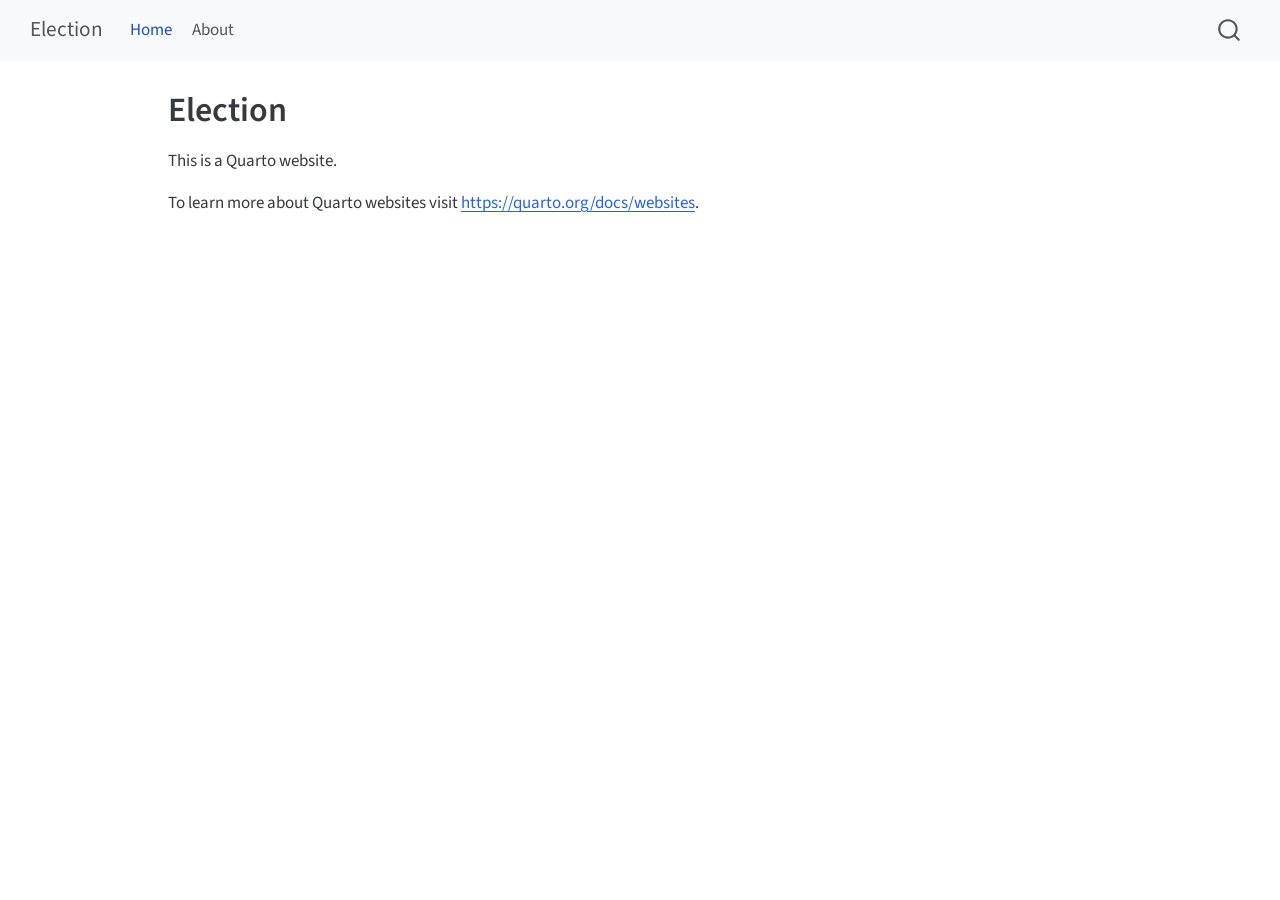
==== index.html @ cf4be421 "Publish Quarto website" ====
<!DOCTYPE html>
<html xmlns="http://www.w3.org/1999/xhtml" lang="en" xml:lang="en"><head>

<meta charset="utf-8">
<meta name="generator" content="quarto-1.10.19">

<meta name="viewport" content="width=device-width, initial-scale=1.0, user-scalable=yes">


<title>Election</title>
<style>
/* Default styles provided by pandoc.
** See https://pandoc.org/MANUAL.html#variables-for-html for config info.
*/
span.smallcaps{font-variant: small-caps;}
div.columns{display: flex; gap: 1.5em;}
div.column{flex: auto;}
@media screen {
div.columns{gap: min(4vw, 1.5em);}
div.column{overflow-x: auto;}
}
div.hanging-indent{margin-left: 1.5em; text-indent: -1.5em;}
ul.task-list{list-style: none;}
ul.task-list li input[type="checkbox"] {
  width: 0.8em;
  margin: 0 0.8em 0.2em -1em; /* quarto-specific, see https://github.com/quarto-dev/quarto-cli/issues/4556 */ 
  vertical-align: middle;
}
</style>


<script src="site_libs/quarto-nav/quarto-nav.js"></script>
<script src="site_libs/quarto-nav/headroom.min.js"></script>
<script src="site_libs/clipboard/clipboard.min.js"></script>
<script src="site_libs/quarto-search/autocomplete.umd.js"></script>
<script src="site_libs/quarto-search/fuse.min.js"></script>
<script src="site_libs/quarto-search/quarto-search.js"></script>
<meta name="quarto:offset" content="./">
<script src="site_libs/quarto-html/quarto.js" type="module"></script>
<script src="site_libs/quarto-html/tabsets/tabsets.js" type="module"></script>
<script src="site_libs/quarto-html/popper.min.js"></script>
<script src="site_libs/quarto-html/tippy.umd.min.js"></script>
<script src="site_libs/quarto-html/anchor.min.js"></script>
<link href="site_libs/quarto-html/tippy.css" rel="stylesheet">
<link href="site_libs/quarto-html/quarto-syntax-highlighting-bf27225e3a48a9273f3daa8f8e829971.css" rel="stylesheet" id="quarto-text-highlighting-styles">
<script src="site_libs/bootstrap/bootstrap.min.js"></script>
<link href="site_libs/bootstrap/bootstrap-icons.css" rel="stylesheet">
<link href="site_libs/bootstrap/bootstrap-977607561cd60f84a551947bb62c3781.min.css" rel="stylesheet" append-hash="true" id="quarto-bootstrap" data-mode="light">
<script id="quarto-search-options" type="application/json">{
  "location": "navbar",
  "copy-button": false,
  "collapse-after": 3,
  "panel-placement": "end",
  "type": "overlay",
  "limit": 50,
  "keyboard-shortcut": [
    "f",
    "/",
    "s"
  ],
  "show-item-context": false,
  "language": {
    "search-no-results-text": "No results",
    "search-matching-documents-text": "matching documents",
    "search-copy-link-title": "Copy link to search",
    "search-hide-matches-text": "Hide additional matches",
    "search-more-match-text": "more match in this document",
    "search-more-matches-text": "more matches in this document",
    "search-clear-button-title": "Clear",
    "search-text-placeholder": "",
    "search-detached-cancel-button-title": "Cancel",
    "search-submit-button-title": "Submit",
    "search-label": "Search"
  }
}</script>


<link rel="stylesheet" href="styles.css">
</head>

<body class="nav-fixed quarto-light">

<div id="quarto-search-results"></div>
  <header id="quarto-header" class="headroom fixed-top">
    <nav class="navbar navbar-expand-lg " data-bs-theme="dark">
      <div class="navbar-container container-fluid">
      <div class="navbar-brand-container mx-auto">
    <a class="navbar-brand" href="./index.html">
    <span class="navbar-title">Election</span>
    </a>
  </div>
            <div id="quarto-search" class="" title="Search"></div>
          <button class="navbar-toggler" type="button" data-bs-toggle="collapse" data-bs-target="#navbarCollapse" aria-controls="navbarCollapse" role="menu" aria-expanded="false" aria-label="Toggle navigation" onclick="if (window.quartoToggleHeadroom) { window.quartoToggleHeadroom(); }">
  <span class="navbar-toggler-icon"></span>
</button>
          <div class="collapse navbar-collapse" id="navbarCollapse">
            <ul class="navbar-nav navbar-nav-scroll me-auto">
  <li class="nav-item">
    <a class="nav-link active" href="./index.html" aria-current="page"> 
<span class="menu-text">Home</span></a>
  </li>  
  <li class="nav-item">
    <a class="nav-link" href="./about.html"> 
<span class="menu-text">About</span></a>
  </li>  
</ul>
          </div> <!-- /navcollapse -->
            <div class="quarto-navbar-tools">
</div>
      </div> <!-- /container-fluid -->
    </nav>
</header>
<!-- content -->
<div id="quarto-content" class="quarto-container page-columns page-rows-contents page-layout-article page-navbar">
<!-- sidebar -->
<!-- margin-sidebar -->
    <div id="quarto-margin-sidebar" class="sidebar margin-sidebar zindex-bottom">
        
    </div>
<!-- main -->
<main class="content" id="quarto-document-content">

<header id="title-block-header" class="quarto-title-block default">
<div class="quarto-title">
<h1 class="title">Election</h1>
</div>



<div class="quarto-title-meta">

    
  
    
  </div>
  


</header>


<p>This is a Quarto website.</p>
<p>To learn more about Quarto websites visit <a href="https://quarto.org/docs/websites" class="uri">https://quarto.org/docs/websites</a>.</p>



</main> <!-- /main -->
<script id="quarto-html-after-body" type="application/javascript">
  window.document.addEventListener("DOMContentLoaded", function (event) {
    const icon = "";
    const anchorJS = new window.AnchorJS();
    anchorJS.options = {
      placement: 'right',
      icon: icon
    };
    anchorJS.add('.anchored');
    const isCodeAnnotation = (el) => {
      for (const clz of el.classList) {
        if (clz.startsWith('code-annotation-')) {                     
          return true;
        }
      }
      return false;
    }
    const onCopySuccess = function(e) {
      // button target
      const button = e.trigger;
      // don't keep focus
      button.blur();
      // flash "checked"
      button.classList.add('code-copy-button-checked');
      var currentTitle = button.getAttribute("title");
      button.setAttribute("title", "Copied!");
      let tooltip;
      if (window.bootstrap) {
        button.setAttribute("data-bs-toggle", "tooltip");
        button.setAttribute("data-bs-placement", "left");
        button.setAttribute("data-bs-title", "Copied!");
        tooltip = new bootstrap.Tooltip(button, 
          { trigger: "manual", 
            customClass: "code-copy-button-tooltip",
            offset: [0, -8]});
        tooltip.show();    
      }
      setTimeout(function() {
        if (tooltip) {
          tooltip.hide();
          button.removeAttribute("data-bs-title");
          button.removeAttribute("data-bs-toggle");
          button.removeAttribute("data-bs-placement");
        }
        button.setAttribute("title", currentTitle);
        button.classList.remove('code-copy-button-checked');
      }, 1000);
      // clear code selection
      e.clearSelection();
    }
    const getTextToCopy = function(trigger) {
      const outerScaffold = trigger.parentElement.cloneNode(true);
      const codeEl = outerScaffold.querySelector('code');
      for (const childEl of codeEl.children) {
        if (isCodeAnnotation(childEl)) {
          childEl.remove();
        }
      }
      return codeEl.innerText;
    }
    const clipboard = new window.ClipboardJS('.code-copy-button:not([data-in-quarto-modal])', {
      text: getTextToCopy
    });
    clipboard.on('success', onCopySuccess);
    if (window.document.getElementById('quarto-embedded-source-code-modal')) {
      const clipboardModal = new window.ClipboardJS('.code-copy-button[data-in-quarto-modal]', {
        text: getTextToCopy,
        container: window.document.getElementById('quarto-embedded-source-code-modal')
      });
      clipboardModal.on('success', onCopySuccess);
    }
      var localhostRegex = new RegExp(/^(?:http|https):\/\/localhost\:?[0-9]*\//);
      var mailtoRegex = new RegExp(/^mailto:/);
        var filterRegex = new RegExp('/' + window.location.host + '/');
      var isInternal = (href) => {
          return filterRegex.test(href) || localhostRegex.test(href) || mailtoRegex.test(href);
      }
      // Inspect non-navigation links and adorn them if external
     var links = window.document.querySelectorAll('a[href]:not(.nav-link):not(.navbar-brand):not(.toc-action):not(.sidebar-link):not(.sidebar-item-toggle):not(.pagination-link):not(.no-external):not([aria-hidden]):not(.dropdown-item):not(.quarto-navigation-tool):not(.about-link)');
      for (var i=0; i<links.length; i++) {
        const link = links[i];
        if (!isInternal(link.href)) {
          // undo the damage that might have been done by quarto-nav.js in the case of
          // links that we want to consider external
          if (link.dataset.originalHref !== undefined) {
            link.href = link.dataset.originalHref;
          }
        }
      }
    function tippyHover(el, contentFn, onTriggerFn, onUntriggerFn) {
      const config = {
        allowHTML: true,
        maxWidth: 500,
        delay: 100,
        arrow: false,
        appendTo: function(el) {
            return el.parentElement;
        },
        interactive: true,
        interactiveBorder: 10,
        theme: 'quarto',
        placement: 'bottom-start',
      };
      if (contentFn) {
        config.content = contentFn;
      }
      if (onTriggerFn) {
        config.onTrigger = onTriggerFn;
      }
      if (onUntriggerFn) {
        config.onUntrigger = onUntriggerFn;
      }
      window.tippy(el, config); 
    }
    const noterefs = window.document.querySelectorAll('a[role="doc-noteref"]');
    for (var i=0; i<noterefs.length; i++) {
      const ref = noterefs[i];
      tippyHover(ref, function() {
        // use id or data attribute instead here
        let href = ref.getAttribute('data-footnote-href') || ref.getAttribute('href');
        try { href = new URL(href).hash; } catch {}
        const id = href.replace(/^#\/?/, "");
        const note = window.document.getElementById(id);
        if (note) {
          return note.innerHTML;
        } else {
          return "";
        }
      });
    }
    const xrefs = window.document.querySelectorAll('a.quarto-xref');
    const processXRef = (id, note) => {
      // Strip column container classes
      const stripColumnClz = (el) => {
        el.classList.remove("page-full", "page-columns");
        if (el.children) {
          for (const child of el.children) {
            stripColumnClz(child);
          }
        }
      }
      stripColumnClz(note)
      if (id === null || id.startsWith('sec-')) {
        // Special case sections, only their first couple elements
        const container = document.createElement("div");
        if (note.children && note.children.length > 2) {
          container.appendChild(note.children[0].cloneNode(true));
          for (let i = 1; i < note.children.length; i++) {
            const child = note.children[i];
            if (child.tagName === "P" && child.innerText === "") {
              continue;
            } else {
              container.appendChild(child.cloneNode(true));
              break;
            }
          }
          if (window.Quarto?.typesetMath) {
            window.Quarto.typesetMath(container);
          }
          return container.innerHTML
        } else {
          if (window.Quarto?.typesetMath) {
            window.Quarto.typesetMath(note);
          }
          return note.innerHTML;
        }
      } else {
        // Remove any anchor links if they are present
        const anchorLink = note.querySelector('a.anchorjs-link');
        if (anchorLink) {
          anchorLink.remove();
        }
        if (window.Quarto?.typesetMath) {
          window.Quarto.typesetMath(note);
        }
        if (note.classList.contains("callout")) {
          return note.outerHTML;
        } else {
          return note.innerHTML;
        }
      }
    }
    for (var i=0; i<xrefs.length; i++) {
      const xref = xrefs[i];
      tippyHover(xref, undefined, function(instance) {
        instance.disable();
        let url = xref.getAttribute('href');
        let hash = undefined; 
        if (url.startsWith('#')) {
          hash = url;
        } else {
          try { hash = new URL(url).hash; } catch {}
        }
        if (hash) {
          const id = hash.replace(/^#\/?/, "");
          const note = window.document.getElementById(id);
          if (note !== null) {
            try {
              const html = processXRef(id, note.cloneNode(true));
              instance.setContent(html);
            } finally {
              instance.enable();
              instance.show();
            }
          } else {
            // See if we can fetch this
            fetch(url.split('#')[0])
            .then(res => res.text())
            .then(html => {
              const parser = new DOMParser();
              const htmlDoc = parser.parseFromString(html, "text/html");
              const note = htmlDoc.getElementById(id);
              if (note !== null) {
                const html = processXRef(id, note);
                instance.setContent(html);
              } 
            }).finally(() => {
              instance.enable();
              instance.show();
            });
          }
        } else {
          // See if we can fetch a full url (with no hash to target)
          // This is a special case and we should probably do some content thinning / targeting
          fetch(url)
          .then(res => res.text())
          .then(html => {
            const parser = new DOMParser();
            const htmlDoc = parser.parseFromString(html, "text/html");
            const note = htmlDoc.querySelector('main.content');
            if (note !== null) {
              // This should only happen for chapter cross references
              // (since there is no id in the URL)
              // remove the first header
              if (note.children.length > 0 && note.children[0].tagName === "HEADER") {
                note.children[0].remove();
              }
              const html = processXRef(null, note);
              instance.setContent(html);
            } 
          }).finally(() => {
            instance.enable();
            instance.show();
          });
        }
      }, function(instance) {
      });
    }
        let selectedAnnoteEl;
        const selectorForAnnotation = ( cell, annotation) => {
          let cellAttr = 'data-code-cell="' + cell + '"';
          let lineAttr = 'data-code-annotation="' +  annotation + '"';
          const selector = 'span[' + cellAttr + '][' + lineAttr + ']';
          return selector;
        }
        const selectCodeLines = (annoteEl) => {
          const doc = window.document;
          const targetCell = annoteEl.getAttribute("data-target-cell");
          const targetAnnotation = annoteEl.getAttribute("data-target-annotation");
          const annoteSpan = window.document.querySelector(selectorForAnnotation(targetCell, targetAnnotation));
          const lines = annoteSpan.getAttribute("data-code-lines").split(",");
          const lineIds = lines.map((line) => {
            return targetCell + "-" + line;
          })
          let top = null;
          let height = null;
          let parent = null;
          if (lineIds.length > 0) {
              //compute the position of the single el (top and bottom and make a div)
              const el = window.document.getElementById(lineIds[0]);
              top = el.offsetTop;
              height = el.offsetHeight;
              parent = el.parentElement.parentElement;
            if (lineIds.length > 1) {
              const lastEl = window.document.getElementById(lineIds[lineIds.length - 1]);
              const bottom = lastEl.offsetTop + lastEl.offsetHeight;
              height = bottom - top;
            }
            if (top !== null && height !== null && parent !== null) {
              // cook up a div (if necessary) and position it 
              let div = window.document.getElementById("code-annotation-line-highlight");
              if (div === null) {
                div = window.document.createElement("div");
                div.setAttribute("id", "code-annotation-line-highlight");
                div.style.position = 'absolute';
                parent.appendChild(div);
              }
              div.style.top = top - 2 + "px";
              div.style.height = height + 4 + "px";
              div.style.left = 0;
              let gutterDiv = window.document.getElementById("code-annotation-line-highlight-gutter");
              if (gutterDiv === null) {
                gutterDiv = window.document.createElement("div");
                gutterDiv.setAttribute("id", "code-annotation-line-highlight-gutter");
                gutterDiv.style.position = 'absolute';
                const codeCell = window.document.getElementById(targetCell);
                const gutter = codeCell.querySelector('.code-annotation-gutter');
                gutter.appendChild(gutterDiv);
              }
              gutterDiv.style.top = top - 2 + "px";
              gutterDiv.style.height = height + 4 + "px";
            }
            selectedAnnoteEl = annoteEl;
          }
        };
        const unselectCodeLines = () => {
          const elementsIds = ["code-annotation-line-highlight", "code-annotation-line-highlight-gutter"];
          elementsIds.forEach((elId) => {
            const div = window.document.getElementById(elId);
            if (div) {
              div.remove();
            }
          });
          selectedAnnoteEl = undefined;
        };
          // Handle positioning of the toggle
      window.addEventListener(
        "resize",
        throttle(() => {
          elRect = undefined;
          if (selectedAnnoteEl) {
            selectCodeLines(selectedAnnoteEl);
          }
        }, 10)
      );
      function throttle(fn, ms) {
      let throttle = false;
      let timer;
        return (...args) => {
          if(!throttle) { // first call gets through
              fn.apply(this, args);
              throttle = true;
          } else { // all the others get throttled
              if(timer) clearTimeout(timer); // cancel #2
              timer = setTimeout(() => {
                fn.apply(this, args);
                timer = throttle = false;
              }, ms);
          }
        };
      }
        // Attach click handler to the DT
        const annoteDls = window.document.querySelectorAll('dt[data-target-cell]');
        for (const annoteDlNode of annoteDls) {
          annoteDlNode.addEventListener('click', (event) => {
            const clickedEl = event.target;
            if (clickedEl !== selectedAnnoteEl) {
              unselectCodeLines();
              const activeEl = window.document.querySelector('dt[data-target-cell].code-annotation-active');
              if (activeEl) {
                activeEl.classList.remove('code-annotation-active');
              }
              selectCodeLines(clickedEl);
              clickedEl.classList.add('code-annotation-active');
            } else {
              // Unselect the line
              unselectCodeLines();
              clickedEl.classList.remove('code-annotation-active');
            }
          });
        }
    const findCites = (el) => {
      const parentEl = el.parentElement;
      if (parentEl) {
        const cites = parentEl.dataset.cites;
        if (cites) {
          return {
            el,
            cites: cites.split(' ')
          };
        } else {
          return findCites(el.parentElement)
        }
      } else {
        return undefined;
      }
    };
    var bibliorefs = window.document.querySelectorAll('a[role="doc-biblioref"]');
    for (var i=0; i<bibliorefs.length; i++) {
      const ref = bibliorefs[i];
      const citeInfo = findCites(ref);
      if (citeInfo) {
        tippyHover(citeInfo.el, function() {
          var popup = window.document.createElement('div');
          citeInfo.cites.forEach(function(cite) {
            var citeDiv = window.document.createElement('div');
            citeDiv.classList.add('hanging-indent');
            citeDiv.classList.add('csl-entry');
            var biblioDiv = window.document.getElementById('ref-' + cite);
            if (biblioDiv) {
              citeDiv.innerHTML = biblioDiv.innerHTML;
            }
            popup.appendChild(citeDiv);
          });
          return popup.innerHTML;
        });
      }
    }
  });
  </script>
</div> <!-- /content -->




</body></html>
---- site_libs/quarto-html/tippy.css ----
.tippy-box[data-animation=fade][data-state=hidden]{opacity:0}[data-tippy-root]{max-width:calc(100vw - 10px)}.tippy-box{position:relative;background-color:#333;color:#fff;border-radius:4px;font-size:14px;line-height:1.4;white-space:normal;outline:0;transition-property:transform,visibility,opacity}.tippy-box[data-placement^=top]>.tippy-arrow{bottom:0}.tippy-box[data-placement^=top]>.tippy-arrow:before{bottom:-7px;left:0;border-width:8px 8px 0;border-top-color:initial;transform-origin:center top}.tippy-box[data-placement^=bottom]>.tippy-arrow{top:0}.tippy-box[data-placement^=bottom]>.tippy-arrow:before{top:-7px;left:0;border-width:0 8px 8px;border-bottom-color:initial;transform-origin:center bottom}.tippy-box[data-placement^=left]>.tippy-arrow{right:0}.tippy-box[data-placement^=left]>.tippy-arrow:before{border-width:8px 0 8px 8px;border-left-color:initial;right:-7px;transform-origin:center left}.tippy-box[data-placement^=right]>.tippy-arrow{left:0}.tippy-box[data-placement^=right]>.tippy-arrow:before{left:-7px;border-width:8px 8px 8px 0;border-right-color:initial;transform-origin:center right}.tippy-box[data-inertia][data-state=visible]{transition-timing-function:cubic-bezier(.54,1.5,.38,1.11)}.tippy-arrow{width:16px;height:16px;color:#333}.tippy-arrow:before{content:"";position:absolute;border-color:transparent;border-style:solid}.tippy-content{position:relative;padding:5px 9px;z-index:1}
---- site_libs/quarto-html/quarto-syntax-highlighting-bf27225e3a48a9273f3daa8f8e829971.css ----
/* quarto syntax highlight colors */
:root {
  --quarto-hl-ot-color: #003B4F;
  --quarto-hl-at-color: #657422;
  --quarto-hl-ss-color: #20794D;
  --quarto-hl-an-color: #5E5E5E;
  --quarto-hl-fu-color: #4758AB;
  --quarto-hl-st-color: #20794D;
  --quarto-hl-cf-color: #003B4F;
  --quarto-hl-op-color: #5E5E5E;
  --quarto-hl-er-color: #AD0000;
  --quarto-hl-bn-color: #AD0000;
  --quarto-hl-al-color: #AD0000;
  --quarto-hl-va-color: #111111;
  --quarto-hl-bu-color: inherit;
  --quarto-hl-ex-color: inherit;
  --quarto-hl-pp-color: #AD0000;
  --quarto-hl-in-color: #5E5E5E;
  --quarto-hl-vs-color: #20794D;
  --quarto-hl-wa-color: #5E5E5E;
  --quarto-hl-do-color: #5E5E5E;
  --quarto-hl-im-color: #00769E;
  --quarto-hl-ch-color: #20794D;
  --quarto-hl-dt-color: #AD0000;
  --quarto-hl-fl-color: #AD0000;
  --quarto-hl-co-color: #5E5E5E;
  --quarto-hl-cv-color: #5E5E5E;
  --quarto-hl-cn-color: #8f5902;
  --quarto-hl-sc-color: #5E5E5E;
  --quarto-hl-dv-color: #AD0000;
  --quarto-hl-kw-color: #003B4F;
}

/* other quarto variables */
:root {
  --quarto-font-monospace: SFMono-Regular, Menlo, Monaco, Consolas, "Liberation Mono", "Courier New", monospace;
}

/* syntax highlight based on Pandoc's rules */
pre > code.sourceCode > span {
  color: #003B4F;
}

code.sourceCode > span {
  color: #003B4F;
}

div.sourceCode,
div.sourceCode pre.sourceCode {
  color: #003B4F;
}

/* Normal */
code span {
  color: #003B4F;
}

/* Alert */
code span.al {
  color: #AD0000;
  font-style: inherit;
}

/* Annotation */
code span.an {
  color: #5E5E5E;
  font-style: inherit;
}

/* Attribute */
code span.at {
  color: #657422;
  font-style: inherit;
}

/* BaseN */
code span.bn {
  color: #AD0000;
  font-style: inherit;
}

/* BuiltIn */
code span.bu {
  font-style: inherit;
}

/* ControlFlow */
code span.cf {
  color: #003B4F;
  font-weight: bold;
  font-style: inherit;
}

/* Char */
code span.ch {
  color: #20794D;
  font-style: inherit;
}

/* Constant */
code span.cn {
  color: #8f5902;
  font-style: inherit;
}

/* Comment */
code span.co {
  color: #5E5E5E;
  font-style: inherit;
}

/* CommentVar */
code span.cv {
  color: #5E5E5E;
  font-style: italic;
}

/* Documentation */
code span.do {
  color: #5E5E5E;
  font-style: italic;
}

/* DataType */
code span.dt {
  color: #AD0000;
  font-style: inherit;
}

/* DecVal */
code span.dv {
  color: #AD0000;
  font-style: inherit;
}

/* Error */
code span.er {
  color: #AD0000;
  font-style: inherit;
}

/* Extension */
code span.ex {
  font-style: inherit;
}

/* Float */
code span.fl {
  color: #AD0000;
  font-style: inherit;
}

/* Function */
code span.fu {
  color: #4758AB;
  font-style: inherit;
}

/* Import */
code span.im {
  color: #00769E;
  font-style: inherit;
}

/* Information */
code span.in {
  color: #5E5E5E;
  font-style: inherit;
}

/* Keyword */
code span.kw {
  color: #003B4F;
  font-weight: bold;
  font-style: inherit;
}

/* Operator */
code span.op {
  color: #5E5E5E;
  font-style: inherit;
}

/* Other */
code span.ot {
  color: #003B4F;
  font-style: inherit;
}

/* Preprocessor */
code span.pp {
  color: #AD0000;
  font-style: inherit;
}

/* SpecialChar */
code span.sc {
  color: #5E5E5E;
  font-style: inherit;
}

/* SpecialString */
code span.ss {
  color: #20794D;
  font-style: inherit;
}

/* String */
code span.st {
  color: #20794D;
  font-style: inherit;
}

/* Variable */
code span.va {
  color: #111111;
  font-style: inherit;
}

/* VerbatimString */
code span.vs {
  color: #20794D;
  font-style: inherit;
}

/* Warning */
code span.wa {
  color: #5E5E5E;
  font-style: italic;
}

.prevent-inlining {
  content: "</";
}

/*# sourceMappingURL=8be38f48d34c45af72792cbd699585e7.css.map */
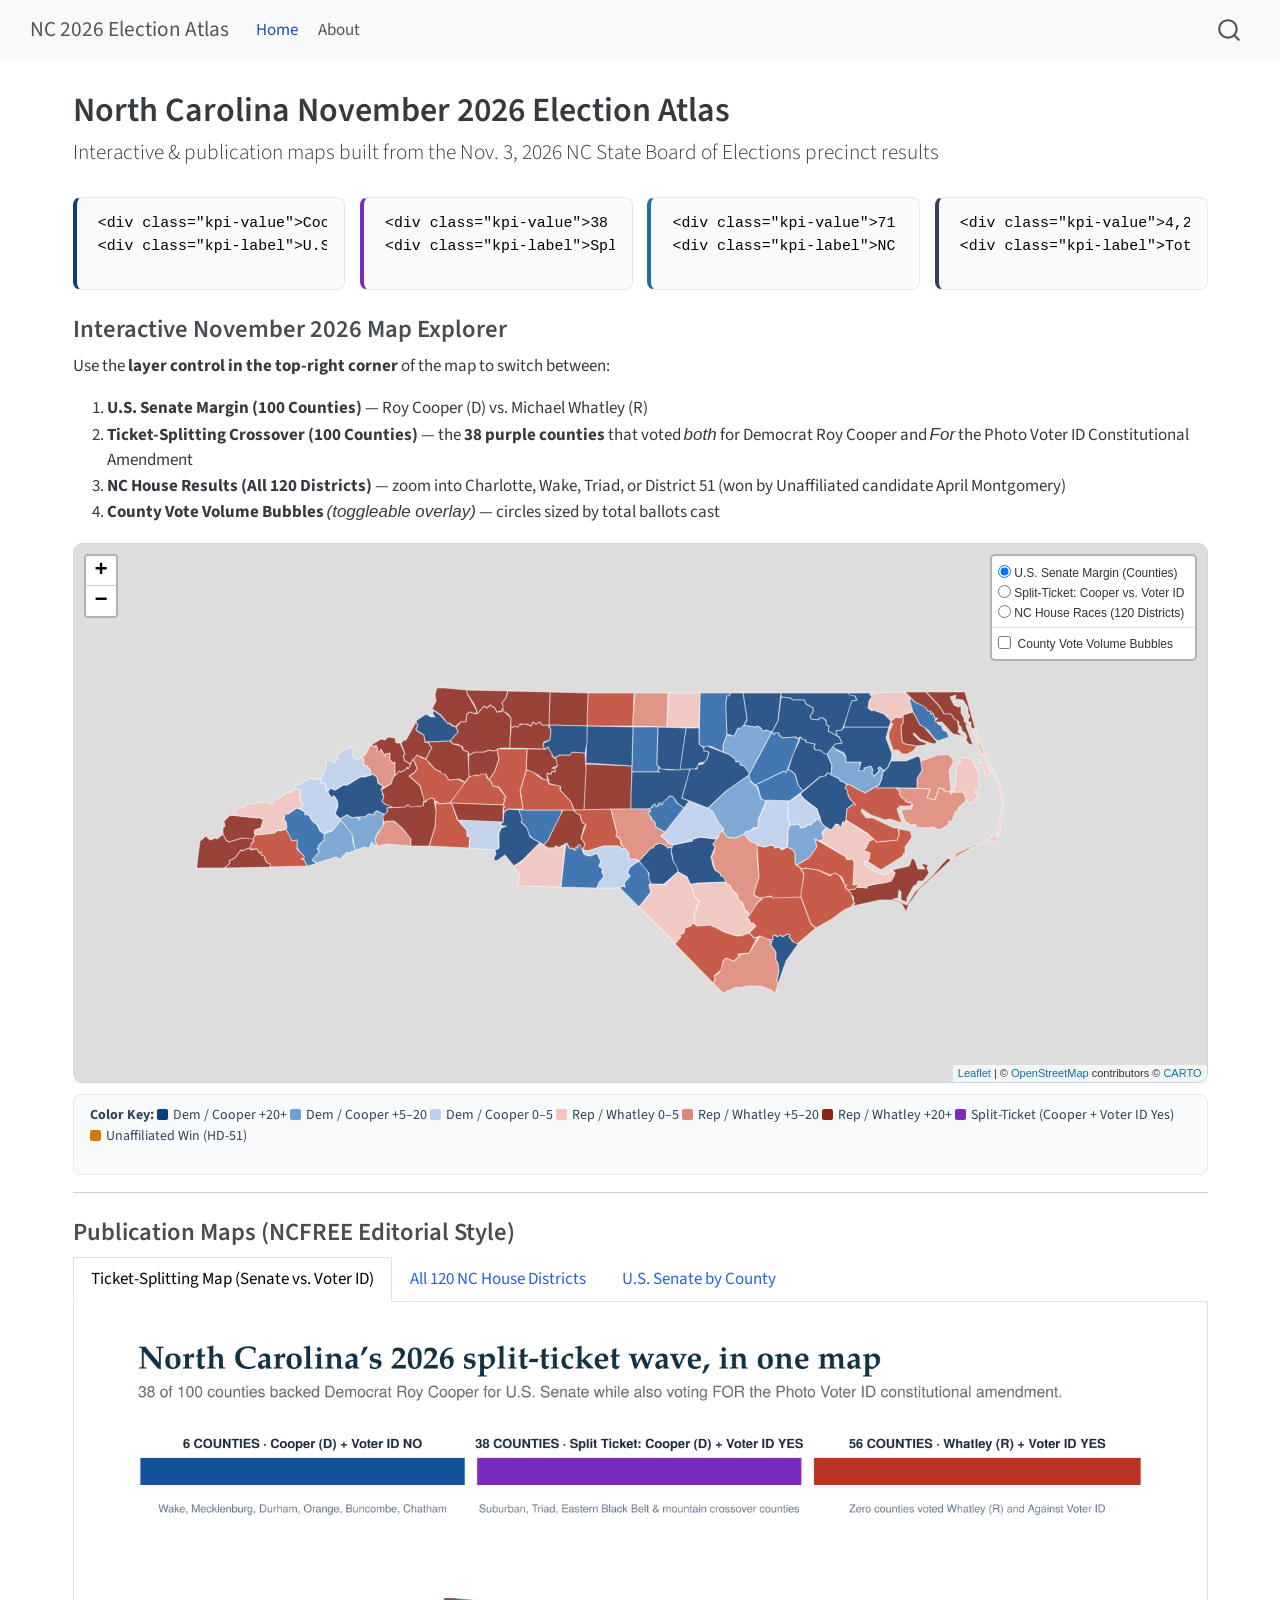
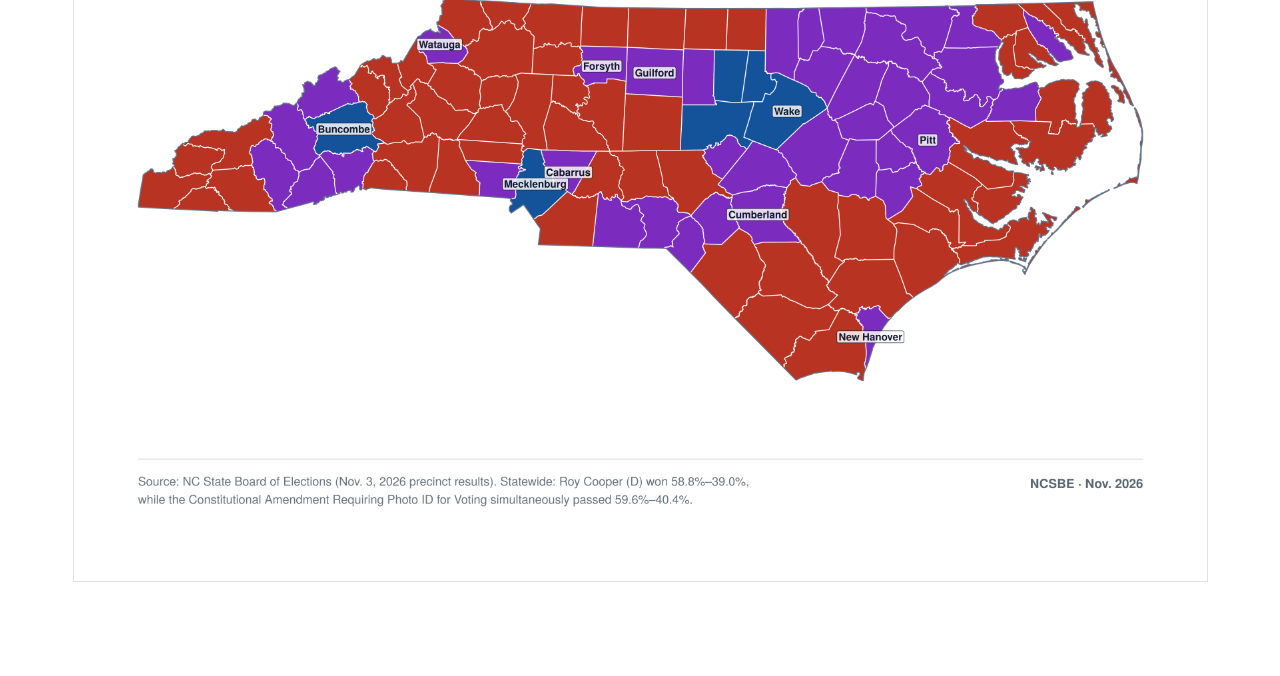
==== commit 62d7bd5b: "Built site for gh-pages" ====
--- a/index.html
+++ b/index.html
@@ -7,7 +7,7 @@
 <meta name="viewport" content="width=device-width, initial-scale=1.0, user-scalable=yes">
 
 
-<title>Election</title>
+<title>North Carolina November 2026 Election Atlas – NC 2026 Election Atlas</title>
 <style>
 /* Default styles provided by pandoc.
 ** See https://pandoc.org/MANUAL.html#variables-for-html for config info.
@@ -73,6 +73,17 @@
     "search-label": "Search"
   }
 }</script>
+<script src="site_libs/htmlwidgets-1.6.4/htmlwidgets.js"></script>
+<script src="site_libs/jquery-3.6.0/jquery-3.6.0.min.js"></script>
+<link href="site_libs/leaflet-1.3.1/leaflet.css" rel="stylesheet">
+<script src="site_libs/leaflet-1.3.1/leaflet.js"></script>
+<link href="site_libs/leafletfix-1.0.0/leafletfix.css" rel="stylesheet">
+<script src="site_libs/proj4-2.6.2/proj4.min.js"></script>
+<script src="site_libs/Proj4Leaflet-1.0.1/proj4leaflet.js"></script>
+<link href="site_libs/rstudio_leaflet-1.3.1/rstudio_leaflet.css" rel="stylesheet">
+<script src="site_libs/leaflet-binding-2.2.3/leaflet.js"></script>
+<script src="site_libs/leaflet-providers-3.0.0/leaflet-providers.js"></script>
+<script src="site_libs/leaflet-providers-plugin-2.2.3/leaflet-providers-plugin.js"></script>
 
 
 <link rel="stylesheet" href="styles.css">
@@ -86,7 +97,7 @@
       <div class="navbar-container container-fluid">
       <div class="navbar-brand-container mx-auto">
     <a class="navbar-brand" href="./index.html">
-    <span class="navbar-title">Election</span>
+    <span class="navbar-title">NC 2026 Election Atlas</span>
     </a>
   </div>
             <div id="quarto-search" class="" title="Search"></div>
@@ -111,23 +122,22 @@
     </nav>
 </header>
 <!-- content -->
-<div id="quarto-content" class="quarto-container page-columns page-rows-contents page-layout-article page-navbar">
+<div id="quarto-content" class="quarto-container page-columns page-rows-contents page-layout-full page-navbar">
 <!-- sidebar -->
 <!-- margin-sidebar -->
-    <div id="quarto-margin-sidebar" class="sidebar margin-sidebar zindex-bottom">
-        
-    </div>
+    
 <!-- main -->
-<main class="content" id="quarto-document-content">
+<main class="content column-page" id="quarto-document-content">
 
 <header id="title-block-header" class="quarto-title-block default">
 <div class="quarto-title">
-<h1 class="title">Election</h1>
-</div>
-
-
-
-<div class="quarto-title-meta">
+<h1 class="title">North Carolina November 2026 Election Atlas</h1>
+<p class="subtitle lead">Interactive &amp; publication maps built from the Nov.&nbsp;3, 2026 NC State Board of Elections precinct results</p>
+</div>
+
+
+
+<div class="quarto-title-meta column-page">
 
     
   
@@ -139,10 +149,87 @@
 </header>
 
 
-<p>This is a Quarto website.</p>
-<p>To learn more about Quarto websites visit <a href="https://quarto.org/docs/websites" class="uri">https://quarto.org/docs/websites</a>.</p>
-
-
+<div class="atlas-kpis">
+<div class="kpi-card">
+<pre><code>&lt;div class="kpi-value"&gt;Cooper +19.7%&lt;/div&gt;
+&lt;div class="kpi-label"&gt;U.S. Senate · 44 of 100 Counties&lt;/div&gt;</code></pre>
+</div>
+<div class="kpi-card purple">
+<pre><code>&lt;div class="kpi-value"&gt;38 Counties&lt;/div&gt;
+&lt;div class="kpi-label"&gt;Split Ticket: Cooper (D) + Voter ID Yes&lt;/div&gt;</code></pre>
+</div>
+<div class="kpi-card house">
+<pre><code>&lt;div class="kpi-value"&gt;71 D · 48 R · 1 U&lt;/div&gt;
+&lt;div class="kpi-label"&gt;NC House Seats (120 Districts)&lt;/div&gt;</code></pre>
+</div>
+<div class="kpi-card turnout">
+<pre><code>&lt;div class="kpi-value"&gt;4,222,803&lt;/div&gt;
+&lt;div class="kpi-label"&gt;Total Ballots Cast (Nov. 3, 2026)&lt;/div&gt;</code></pre>
+</div>
+</div>
+<section id="interactive-november-2026-map-explorer" class="level3">
+<h3 class="anchored" data-anchor-id="interactive-november-2026-map-explorer">Interactive November 2026 Map Explorer</h3>
+<p>Use the <strong>layer control in the top-right corner</strong> of the map to switch between:</p>
+<ol type="1">
+<li><strong>U.S. Senate Margin (100 Counties)</strong> — Roy Cooper (D) vs.&nbsp;Michael Whatley (R)</li>
+<li><strong>Ticket-Splitting Crossover (100 Counties)</strong> — the <strong>38 purple counties</strong> that voted <em>both</em> for Democrat Roy Cooper and <em>For</em> the Photo Voter ID Constitutional Amendment</li>
+<li><strong>NC House Results (All 120 Districts)</strong> — zoom into Charlotte, Wake, Triad, or District 51 (won by Unaffiliated candidate April Montgomery)</li>
+<li><strong>County Vote Volume Bubbles</strong> <em>(toggleable overlay)</em> — circles sized by total ballots cast</li>
+</ol>
+<div class="cell">
+<div class="cell-output-display">
+<div id="htmlwidget-59b2e9dfb5914d56e9eb" style="width:100%;height:540px;" class="leaflet html-widget"></div>
+<script type="application/json" data-for="htmlwidget-59b2e9dfb5914d56e9eb">{"x":{"options":{"minZoom":6,"crs":{"crsClass":"L.CRS.EPSG3857","code":null,"proj4def":null,"projectedBounds":null,"options":{}},"preferCanvas":true},"calls":[{"method":"addProviderTiles","args":["CartoDB.Positron",null,null,{"errorTileUrl":"","noWrap":false,"opacity":0.92,"detectRetina":false}]},{"method":"addPolygons","args":[[[[{"lng":[-79.6929464055027,-79.654038,-79.63457099999999,-79.61416800000001,-79.626767,-79.596609,-79.56185600000001,-79.58172999999999,-79.585534,-79.566667,-79.56750599999999,-79.51050600000001,-79.45875100000001,-79.45719800000001,-79.37783399999999,-79.35312399999999,-79.356088,-79.350207,-79.348854,-79.33726900000001,-79.34786800000001,-79.351857,-79.35717200000001,-79.331693,-79.36740399999999,-79.37352199999999,-79.4615628883712,-79.468717,-79.471599,-79.479305,-79.490201,-79.5049194861132,-79.519043,-79.520269,-79.55445400000001,-79.561691,-79.63157699999999,-79.634216,-79.6441190166891,-79.675299,-79.68808799999999,-79.690201,-79.6929464055027],"lat":[34.8049733575912,34.815064,34.825493,34.815338,34.851911,34.881329,34.91035,34.935442,34.954958,34.979415,34.99486,35.026152,35.043639,35.037558,34.973996,34.944242,34.932951,34.922367,34.887446,34.853716,34.838553,34.831223,34.818831,34.773008,34.732769,34.727113,34.6302980076855,34.635323,34.6372,34.64464,34.653819,34.6658124075526,34.677321,34.678327,34.706363,34.711996,34.768835,34.771012,34.7791430653788,34.804744,34.804897,34.804937,34.8049733575912]}]],[[{"lng":[-80.033117,-80.03273,-80.029926,-80.0273389759592,-80.027269,-79.988026006864,-79.967511,-79.96697899999999,-79.9106061510891,-79.904662,-79.88726200000001,-79.86559642812369,-79.84132386776029,-79.8077156244974,-79.731891718906,-79.7148401962592,-79.667309,-79.666827,-79.60602853820529,-79.5178257644934,-79.51364705578629,-79.514161,-79.519392,-79.522531,-79.527196,-79.531865,-79.53241,-79.66695300000001,-79.782448,-79.83874400000001,-79.867407,-79.881038,-79.92309,-80.03511899999999,-80.033117],"lat":[36.330778,36.344982,36.447838,36.5424951113257,36.542495,36.54249959689,36.542502,36.542475,36.5424415292711,36.542438,36.542838,36.542732998024,36.5426153613046,36.542452479292,36.542084999497,36.5420023594642,36.541772,36.541772,36.5413694797702,36.5407855274842,36.5407578620674,36.532536,36.449185,36.399088,36.324501,36.249673,36.241463,36.245118,36.248636,36.25057,36.251783,36.252408,36.253916,36.257184,36.330778]}]],[[{"lng":[-78.54481699999999,-78.542635,-78.49661399999999,-78.492795,-78.48574000000001,-78.449707,-78.425079,-78.41209499999999,-78.37814,-78.356708,-78.33813499999999,-78.309838,-78.30696500000001,-78.22488,-78.19428000000001,-78.17262700000001,-78.156983,-78.132739,-78.124641,-78.103078,-78.07126700000001,-78.014472,-78.006551,-78.078131,-78.13122799999999,-78.182182,-78.184197,-78.19752200000001,-78.255973,-78.253766,-78.260925,-78.269417,-78.275126,-78.30720700000001,-78.332199,-78.35097399999999,-78.354268,-78.39433099999999,-78.41220300000001,-78.41873200000001,-78.41914,-78.42686399999999,-78.469482,-78.487167,-78.49354200000001,-78.518106,-78.546414,-78.54481699999999],"lat":[36.080673,36.085118,36.175199,36.183944,36.175353,36.169088,36.16365,36.169597,36.235065,36.234719,36.234448,36.263106,36.266191,36.256553,36.246839,36.255326,36.244416,36.246281,36.225648,36.209046,36.21638,36.207217,36.202633,36.095924,36.016798,35.938758,35.935489,35.913902,35.81812,35.827365,35.83473,35.844442,35.859198,35.896588,35.899369,35.910124,35.931196,35.936876,35.957832,35.96549,35.965959,35.975012,35.992739,36.00008,36.002668,36.011624,36.021826,36.080673]}]],[[{"lng":[-79.527196,-79.522531,-79.519392,-79.514161,-79.51364705578629,-79.51064700000001,-79.4700322670177,-79.4569018293564,-79.445961,-79.44568700000001,-79.34311716665169,-79.3428159854101,-79.24974,-79.2184541869829,-79.20948,-79.208686,-79.146772655729,-79.1383311871639,-79.14192,-79.14602600000001,-79.152946,-79.153997,-79.257952,-79.34520000000001,-79.376211,-79.432187,-79.531865,-79.527196],"lat":[36.324501,36.399088,36.449185,36.532536,36.5407578620674,36.540738,36.5410249389508,36.5411177041552,36.541195,36.541218,36.5411766468951,36.5411765254678,36.541139,36.5414925778669,36.541594,36.541571,36.5417180168457,36.541738061605,36.469718,36.394768,36.262071,36.241875,36.243445,36.245431,36.246131,36.247406,36.249673,36.324501]}]],[[{"lng":[-80.450202,-80.448305,-80.44765599999999,-80.444906,-80.44467400000001,-80.4403411541913,-80.4401,-80.43262799999999,-80.431605,-80.295243,-80.2765530911762,-80.228263,-80.225408,-80.22533900000001,-80.1729665072297,-80.17163600000001,-80.169535,-80.12218300000001,-80.0534585356035,-80.0273389759592,-80.029926,-80.03273,-80.033117,-80.03511899999999,-80.130093,-80.145349,-80.14696499999999,-80.188706,-80.212709,-80.235592,-80.26189100000001,-80.310456,-80.31681,-80.365661,-80.405597,-80.434788,-80.451925,-80.450202],"lat":[36.328398,36.405852,36.423057,36.472058,36.475522,36.5506401560323,36.55063,36.550302,36.550219,36.543973,36.5439434220613,36.543867,36.543748,36.5437473211895,36.543232089309,36.543219,36.54319,36.542646,36.5425366652957,36.5424951113257,36.447838,36.344982,36.330778,36.257184,36.258336,36.258517,36.258536,36.259037,36.259316,36.259565,36.259842,36.260339,36.26039,36.26096,36.26127,36.261382,36.261515,36.328398]}]],[[{"lng":[-78.804901,-78.80468,-78.803963,-78.80308599999999,-78.802335,-78.799955,-78.79954600000001,-78.794845,-78.7962710014091,-78.7775800783612,-78.76542999999999,-78.758392,-78.7341219239254,-78.670051,-78.66331700000001,-78.6259589897076,-78.605304,-78.533013,-78.52972200000001,-78.50996499999999,-78.471022,-78.470792,-78.45697,-78.4569670005471,-78.47290700000001,-78.497783,-78.511224,-78.510501,-78.510429,-78.510384,-78.509738,-78.50921,-78.508942,-78.508331,-78.49661399999999,-78.542635,-78.54481699999999,-78.546414,-78.553827,-78.603612,-78.669561,-78.683224,-78.693398,-78.715609,-78.751273,-78.766401,-78.777001,-78.807484,-78.804901],"lat":[36.091977,36.094965,36.133312,36.178983,36.235794,36.333613,36.352579,36.526439,36.5417130131513,36.5417214897604,36.541727,36.541852,36.5419022759072,36.542035,36.542011,36.5414192014125,36.541092,36.541004,36.540981,36.541065,36.542307,36.542316,36.542474,36.54247404051,36.521232,36.514477,36.454808,36.387033,36.380311,36.376016,36.315245,36.265694,36.240592,36.182956,36.175199,36.085118,36.080673,36.021826,36.024348,36.042388,36.068916,36.074484,36.075317,36.076112,36.070834,36.071223,36.071491,36.087295,36.091977]}]],[[{"lng":[-77.81860399999999,-77.798795,-77.797878,-77.79452000000001,-77.789654,-77.77775099999999,-77.774097,-77.767681,-77.73299799999999,-77.707719,-77.697956,-77.67899,-77.670295,-77.644676,-77.63162800000001,-77.63014800000001,-77.6056,-77.59654500000001,-77.53361,-77.533585,-77.535724,-77.53149000000001,-77.53077500000001,-77.52807199999999,-77.540136,-77.517646,-77.474851,-77.439301,-77.421138,-77.402614,-77.342418,-77.34985500000001,-77.350369,-77.390154,-77.409614,-77.425489,-77.446088,-77.472286,-77.516738,-77.545536,-77.665131,-77.674837,-77.719285,-77.73823,-77.751339,-77.828444,-77.81860399999999],"lat":[35.886402,35.933925,35.936208,35.944175,35.955886,35.984635,35.99874,36.014495,36.074763,36.113684,36.15315,36.154493,36.137288,36.138187,36.126667,36.115565,36.11041,36.100961,36.091183,36.084881,36.078021,36.076188,36.072876,36.073426,36.060828,36.036775,36.037775,36.021212,36.003609,36.004966,35.905262,35.854879,35.819228,35.833062,35.826404,35.805371,35.808728,35.801095,35.761089,35.746076,35.674935,35.689104,35.731198,35.783964,35.827794,35.867208,35.886402]}]],[[{"lng":[-80.064072,-80.06036,-80.05868100000001,-80.05588899999999,-80.053361,-80.052547,-80.049549,-80.047284,-80.046869,-80.04158200000001,-79.999199,-79.975134,-79.96230199999999,-79.95725899999999,-79.93427699999999,-79.85463300000001,-79.809371,-79.793324,-79.70413499999999,-79.67077399999999,-79.661321,-79.54172800000001,-79.542428,-79.543094,-79.544301,-79.545541,-79.54668700000001,-79.551423,-79.55580399999999,-79.59029700000001,-79.638149,-79.767957,-79.804573,-79.832229,-79.901363,-80.06684199999999,-80.064072],"lat":[35.579754,35.669402,35.704184,35.75881,35.802998,35.816906,35.867481,35.911836,35.920693,35.92047,35.918746,35.917796,35.917265,35.917062,35.916304,35.912946,35.910976,35.910198,35.906425,35.905087,35.904709,35.899851,35.843303,35.823342,35.782927,35.742601,35.708997,35.631484,35.515039,35.514492,35.513717,35.511484,35.511078,35.510781,35.509866,35.505661,35.579754]}]],[[{"lng":[-81.337773,-81.33337299999999,-81.33990900000001,-81.342878,-81.32832399999999,-81.301418,-81.268451,-81.184933,-81.170813,-81.145832,-81.10848,-81.09813200000001,-81.057543,-81.02883300000001,-81.0034,-81.00532699999999,-81.00554099999999,-81.029848,-81.0299,-81.04133899999999,-81.078943,-81.10950699999999,-81.128613,-81.14232699999999,-81.149609,-81.19040699999999,-81.20513699999999,-81.2281,-81.232541,-81.251279,-81.253457,-81.26876,-81.299539,-81.304399,-81.31591299999999,-81.334272,-81.343993,-81.337773],"lat":[35.856948,35.878892,35.909195,35.923285,35.996583,36.004291,36.024983,36.035003,36.025469,36.03376,36.03714,36.028177,36.031572,36.045652,35.996737,35.962342,35.958287,35.890124,35.889968,35.857855,35.802775,35.776594,35.789803,35.827167,35.828958,35.822385,35.8228,35.810388,35.812455,35.814722,35.809332,35.804455,35.798338,35.802548,35.796857,35.796281,35.824163,35.856948]}]],[[{"lng":[-79.152946,-79.14602600000001,-79.14192,-79.1383311871639,-79.137936,-79.12607800000001,-79.124736,-78.97181399999999,-78.97057700000001,-78.94225400000001,-78.942009,-78.91542,-78.91454299999999,-78.90171299642201,-78.8481994803976,-78.7963,-78.7962710014091,-78.794845,-78.79954600000001,-78.799955,-78.802335,-78.932939,-78.950597,-79.071348,-79.153997,-79.152946],"lat":[36.262071,36.394768,36.469718,36.541738061605,36.541739,36.541533,36.541568,36.542123,36.542154,36.542079,36.542113,36.541974,36.541972,36.5419438971023,36.5418266808557,36.541713,36.5417130131513,36.526439,36.352579,36.333613,36.235794,36.238976,36.23932,36.240993,36.241875,36.262071]}]],[[{"lng":[-84.31747516042709,-84.310022,-84.308576,-84.3085689929147,-84.308437,-84.3048456370629,-84.30480900000001,-84.298006,-84.29784366682929,-84.295238,-84.292321,-84.292319677455,-84.29024,-84.289621,-84.287982,-84.28322,-84.28252000000001,-84.27542,-84.260319,-84.25771899999999,-84.252819,-84.243019,-84.240219,-84.231818,-84.227818,-84.22371800000001,-84.216318,-84.21181799999999,-84.205517,-84.20531699999999,-84.202879,-84.201717,-84.20011700000001,-84.199117,-84.192217,-84.188417,-84.178516,-84.17701599999999,-84.170416,-84.168616,-84.161316,-84.160416,-84.158916,-84.155316,-84.143124,-84.139715,-84.136415,-84.13329899999999,-84.13057000000001,-84.12889,-84.127315,-84.12681499999999,-84.125615,-84.124915,-84.12115,-84.115279,-84.115048,-84.114414,-84.113314,-84.10844899999999,-84.10313499999999,-84.10227,-84.097508,-84.092213,-84.082913,-84.082813,-84.08111700000001,-84.074713,-84.070612,-84.063712,-84.055712,-84.052612,-84.042711,-84.036011,-84.0290849697824,-84.00975699999999,-84.002932,-83.96713200000001,-83.93444599999999,-83.879696,-83.874227,-83.831429,-83.822766,-83.795159,-83.77354699999999,-83.734314,-83.708352,-83.702652,-83.690212,-83.696783,-83.728359,-83.711338,-83.73153499999999,-83.738129,-83.74977199999999,-83.820598,-83.840733,-83.862751,-83.863651,-83.907483,-83.92686500000001,-83.932371,-83.96401899999999,-83.95645,-83.97984700000001,-84.00459499999999,-84.00525934844509,-84.02135699999999,-84.029954,-84.09115495508389,-84.0967346193064,-84.1294520756424,-84.129555,-84.18119500591629,-84.261405591696,-84.32186900000001,-84.31747516042709],"lat":[35.0219635529126,35.078883,35.092761,35.0927817692025,35.093173,35.121413902214,35.121702,35.167468,35.1683461708446,35.182442,35.206677,35.2066890084035,35.225572,35.224677,35.224468,35.226577,35.227877,35.234777,35.241877,35.246177,35.249477,35.253178,35.255178,35.264778,35.267878,35.269078,35.267978,35.266078,35.259679,35.258279,35.255772,35.247779,35.244679,35.243679,35.243079,35.239979,35.240679,35.242379,35.245779,35.24578,35.24348,35.24388,35.24588,35.24648,35.246879,35.24618,35.24478,35.243679,35.243364,35.243679,35.244414,35.246481,35.249381,35.24983,35.250644,35.250438,35.249765,35.249081,35.248981,35.25033,35.248781,35.248115,35.247382,35.249981,35.257082,35.258882,35.261146,35.263182,35.263782,35.266682,35.268182,35.269982,35.278383,35.288683,35.2921883356242,35.273241,35.235001,35.21786,35.222988,35.238481,35.243784,35.256117,35.250288,35.257463,35.245743,35.244989,35.257299,35.248462,35.237942,35.225385,35.199892,35.195659,35.178579,35.15595,35.161177,35.139187,35.143841,35.132447,35.120421,35.078483,35.06705,35.069395,35.048077,35.026515,35.005867,34.994132,34.9874404516631,34.98743,34.987321,34.987433446409,34.9874436980988,34.9875038108939,34.987504,34.9877467413779,34.9881237829326,34.988408,35.0219635529126]}]],[[{"lng":[-81.739648,-81.738292,-81.734312,-81.729924,-81.72073399999999,-81.717939,-81.716925,-81.71522899999999,-81.71522899999999,-81.715569,-81.71522899999999,-81.714212,-81.714277,-81.715082,-81.71489,-81.708247,-81.701076,-81.699223,-81.697975,-81.695311,-81.69453300000001,-81.694829,-81.696281,-81.697287,-81.69590700000001,-81.69683499999999,-81.697261,-81.69826500000001,-81.699928,-81.700238,-81.699923,-81.69797,-81.69729,-81.697829,-81.697744,-81.69944599999999,-81.699601,-81.700093,-81.700553,-81.70254300000001,-81.707573,-81.708262,-81.70796300000001,-81.699962,-81.699962,-81.69753900000001,-81.693844,-81.69002999999999,-81.689115,-81.69013200000001,-81.692167,-81.69250599999999,-81.690236,-81.686436,-81.679936,-81.677036,-81.67723599999999,-81.679036,-81.680137,-81.67753500000001,-81.61789261838879,-81.600934,-81.52103200000001,-81.499831,-81.4966613252149,-81.48938699999999,-81.47642999999999,-81.442228,-81.374824,-81.35332200000001,-81.35325920639551,-81.35315,-81.326742,-81.324082,-81.272081,-81.266578,-81.24424399999999,-81.253552,-81.266018,-81.323639,-81.35430100000001,-81.361574,-81.36666700000001,-81.378643,-81.415853,-81.42972399999999,-81.475227,-81.47751599999999,-81.482039,-81.492785,-81.5027,-81.52168500000001,-81.55223700000001,-81.566349,-81.59462000000001,-81.638186,-81.648459,-81.728138,-81.730491,-81.731509,-81.73387700000001,-81.73795200000001,-81.739648,-81.739648],"lat":[36.406686,36.410756,36.413342,36.415422,36.422537,36.428762,36.43314,36.436532,36.438567,36.44128,36.444332,36.447045,36.450978,36.453365,36.45722,36.462217,36.464212,36.463959,36.464741,36.467912,36.473283,36.474463,36.475499,36.484738,36.49158,36.493393,36.496141,36.497221,36.498018,36.500475,36.500865,36.504063,36.504887,36.507544,36.508448,36.511504,36.512883,36.514158,36.51519,36.520317,36.526101,36.532113,36.536209,36.536829,36.539714,36.544359,36.549083,36.552154,36.555912,36.559643,36.562695,36.565748,36.568718,36.567918,36.568618,36.570718,36.574406,36.578918,36.585518,36.588117,36.5872620851162,36.587019,36.58052,36.57982,36.5795790270223,36.579026,36.580421,36.576822,36.574673,36.574723,36.5747234125838,36.546077,36.512552,36.499691,36.446848,36.415248,36.385105,36.366622,36.361106,36.376822,36.355608,36.313403,36.285884,36.277913,36.29223,36.266662,36.253119,36.24025,36.240767,36.244801,36.250231,36.255329,36.276387,36.272202,36.306918,36.349606,36.354277,36.391012,36.390407,36.392103,36.39457,36.39719,36.401599,36.406686]}]],[[{"lng":[-80.478391,-80.470034,-80.46255600000001,-80.44699199999999,-80.42925700000001,-80.42332,-80.389501,-80.391592,-80.415863,-80.407859,-80.370009,-80.366269,-80.375074,-80.368387,-80.377751,-80.394307,-80.348214,-80.33102100000001,-80.330331,-80.303983,-80.26910100000001,-80.266851,-80.217499,-80.21373,-80.199178,-80.162032,-80.149407,-80.12490699999999,-80.10098499999999,-80.060366,-80.043238,-80.04494200000001,-80.04604999999999,-80.046869,-80.047284,-80.049549,-80.052547,-80.053361,-80.05588899999999,-80.05868100000001,-80.06036,-80.064072,-80.06684199999999,-80.182559,-80.18326399999999,-80.183852,-80.210397,-80.20886,-80.231728,-80.239097,-80.25021099999999,-80.288293,-80.307258,-80.33331699999999,-80.32588699999999,-80.335177,-80.38958100000001,-80.391414,-80.394589,-80.422899,-80.45458000000001,-80.458923,-80.450658,-80.476702,-80.464449,-80.472337,-80.487419,-80.478391],"lat":[35.843329,35.83721,35.826964,35.836528,35.829947,35.851964,35.843969,35.869845,35.883575,35.891481,35.885747,35.896725,35.912366,35.928398,35.961845,35.972762,35.989644,35.990769,35.996544,35.996601,35.996636,35.996639,35.996696,36.026808,36.026805,36.026759,36.026768,36.023086,36.019516,36.013482,36.010758,35.972674,35.945457,35.920693,35.911836,35.867481,35.816906,35.802998,35.75881,35.704184,35.669402,35.579754,35.505661,35.504151,35.504141,35.515777,35.555466,35.581334,35.596532,35.609796,35.619453,35.635337,35.665678,35.683563,35.711941,35.720789,35.719755,35.722319,35.724792,35.725869,35.735193,35.742758,35.765757,35.789093,35.804983,35.825543,35.833601,35.843329]}]],[[{"lng":[-80.784167,-80.73724900000001,-80.696089,-80.674414,-80.646066,-80.61851799999999,-80.609201,-80.57060199999999,-80.56241,-80.54450300000001,-80.437079,-80.31434299999999,-80.295421,-80.32471,-80.373778,-80.405362,-80.433391,-80.459682,-80.468253,-80.50617099999999,-80.504985,-80.528015,-80.550349,-80.599535,-80.599733,-80.627934,-80.651447,-80.666095,-80.672489,-80.678117,-80.68301700000001,-80.689562,-80.693654,-80.693772,-80.708878,-80.719672,-80.74441,-80.748131,-80.755309,-80.764295,-80.763549,-80.752365,-80.756739,-80.759885,-80.764909,-80.787091,-80.784167],"lat":[35.506017,35.505801,35.505805,35.506465,35.505547,35.504991,35.504748,35.503318,35.503141,35.502888,35.502178,35.502888,35.50292,35.458797,35.384751,35.336881,35.293912,35.253948,35.240881,35.192447,35.184998,35.196961,35.208412,35.234007,35.234105,35.248669,35.260427,35.267747,35.284568,35.301195,35.315647,35.335665,35.346734,35.346794,35.35535,35.362792,35.380667,35.385094,35.394823,35.400203,35.412099,35.414471,35.423657,35.430309,35.440968,35.494916,35.506017]}]],[[{"lng":[-81.058029,-81.057236,-81.056712681901,-81.05207799999999,-81.050079,-81.04652400000001,-81.0401844043794,-81.04017024598051,-81.037369,-81.034958,-81.03280599999999,-81.032471,-81.033005,-81.036759,-81.038968,-81.05042,-81.05103699999999,-81.051204,-81.047826,-81.04709099999999,-81.044391,-81.043407,-81.04286999999999,-81.03137099999999,-81.017112,-81.00951000000001,-81.007188,-81.003015,-81.00629499999999,-81.00727500000001,-81.013943,-81.008234,-81.013825,-81.01489599999999,-81.01103000000001,-81.00872699999999,-81.004204,-81.00407,-81.003854,-81.001161,-80.983622,-80.984894,-80.97266999999999,-80.962141,-80.939086,-80.923042,-80.962896,-80.97327,-80.986891,-80.95486,-80.95871699999999,-80.956518,-80.958691,-80.949015,-80.94300699999999,-80.950452,-80.94628,-80.947344,-80.90872299999999,-80.906723,-80.86587400000001,-80.801125,-80.796164,-80.784167,-80.787091,-80.764909,-80.759885,-80.756739,-80.752365,-80.763549,-80.764295,-80.755309,-80.748131,-80.74441,-80.719672,-80.708878,-80.693772,-80.693654,-80.689562,-80.68301700000001,-80.678117,-80.672489,-80.666095,-80.651447,-80.627934,-80.599733,-80.599535,-80.550349,-80.579387,-80.62830200000001,-80.63618099999999,-80.654172,-80.67688699999999,-80.681398,-80.69094200000001,-80.69858499999999,-80.705195,-80.728414,-80.741806,-80.767555,-80.773162,-80.804506,-80.808696,-80.82232,-80.828051,-80.8403664538681,-80.8514395471786,-80.8515067423287,-80.8643778038262,-80.8705476598941,-80.870549306055,-80.88486293137591,-80.88488700000001,-80.89806510405199,-80.906207449782,-80.9062325339665,-80.9064451658369,-80.906553,-80.92012332860379,-80.93106432728641,-80.93495,-80.9576310732334,-80.95787,-80.9783610397681,-80.98416,-80.98903575345641,-80.9891720831187,-80.9967330696895,-81.01307274919159,-81.022691121645,-81.041489,-81.05001799999999,-81.055695,-81.057648,-81.058029],"lat":[35.07319,35.086129,35.0871584898703,35.096276,35.098817,35.100617,35.101949319167,35.1019522946732,35.102541,35.104105,35.108049,35.110033,35.113747,35.122552,35.126299,35.131048,35.131654,35.133237,35.143743,35.145157,35.147918,35.14839,35.149248,35.148443,35.154318,35.153126,35.164653,35.174106,35.210285,35.211732,35.225777,35.248473,35.257685,35.26979,35.278244,35.281752,35.296714,35.297291,35.297929,35.304928,35.324811,35.340059,35.350257,35.347046,35.353673,35.359917,35.375107,35.36419,35.378146,35.400078,35.411501,35.427503,35.432634,35.448475,35.458984,35.473088,35.485986,35.488473,35.513489,35.514785,35.511928,35.507318,35.506936,35.506017,35.494916,35.440968,35.430309,35.423657,35.414471,35.412099,35.400203,35.394823,35.385094,35.380667,35.362792,35.35535,35.346794,35.346734,35.335665,35.315647,35.301195,35.284568,35.267747,35.260427,35.248669,35.234105,35.234007,35.208412,35.185016,35.145725,35.139382,35.125048,35.106986,35.103409,35.095726,35.089569,35.084402,35.06635,35.055916,35.036286,35.032949,35.027749,35.023233,35.016139,35.010383,35.0016161140946,35.014523095046,35.0146014188258,35.0296041412734,35.0367958276893,35.0367977464817,35.0534819452132,35.05351,35.0676533791896,35.0763921387788,35.0764190603398,35.0766472671561,35.076763,35.0914080783671,35.1032155878093,35.107409,35.0927929680778,35.092639,35.0808923107514,35.077568,35.0747728764614,35.074694722746,35.0703602354246,35.0609931861679,35.0554792610919,35.044703,35.055246,35.060121,35.062433,35.07319]}]],[[{"lng":[-81.972775,-81.957877,-81.939707,-81.92498500000001,-81.90665199999999,-81.914891,-81.94318800000001,-81.900927,-81.88138600000001,-81.87303799999999,-81.84453600000001,-81.80716200000001,-81.809076,-81.77766800000001,-81.776077,-81.75873300000001,-81.72867599999999,-81.709749,-81.639217,-81.632109,-81.630065,-81.600809,-81.581811,-81.555994,-81.547033,-81.541318,-81.524621,-81.50267700000001,-81.490267,-81.455394,-81.44605,-81.43074,-81.399218,-81.377112,-81.36379599999999,-81.36482700000001,-81.394132,-81.402028,-81.43289799999999,-81.44538799999999,-81.47614299999999,-81.506809,-81.535403,-81.537599,-81.545299,-81.56677999999999,-81.607193,-81.648967,-81.674224,-81.690949,-81.69198900000001,-81.705653,-81.721701,-81.753407,-81.772182,-81.79405800000001,-81.798783,-81.824122,-81.829492,-81.849801,-81.86144400000001,-81.869388,-81.891451,-81.924408,-81.986885,-81.972775],"lat":[35.821311,35.819315,35.837712,35.84307,35.883376,35.916438,35.96005,35.998938,35.992932,35.977548,35.974976,35.961955,35.958787,35.947439,35.927014,35.928466,35.890956,35.875003,35.848346,35.835739,35.830377,35.825096,35.80473,35.777538,35.777207,35.779081,35.780025,35.780704,35.780547,35.784895,35.785245,35.772606,35.75856,35.757633,35.767802,35.766421,35.728295,35.717881,35.677847,35.665785,35.63678,35.607956,35.568137,35.564228,35.564721,35.558448,35.566831,35.56161,35.568804,35.584546,35.580041,35.581214,35.606308,35.613588,35.592623,35.593239,35.579968,35.574983,35.592119,35.656488,35.694035,35.719624,35.735962,35.7618,35.807066,35.821311]}]],[[{"lng":[-79.112921,-79.097551,-79.09826099999999,-79.09580800000001,-79.04612400000001,-78.997687,-78.941581,-78.938523,-78.935534,-78.925175,-78.87839,-78.876057,-78.793447,-78.736493,-78.72556400000001,-78.703102,-78.70274000000001,-78.643685,-78.630443,-78.617114,-78.618227,-78.646765,-78.630358,-78.639735,-78.634742,-78.652539,-78.639009,-78.653809,-78.672292,-78.662955,-78.65933,-78.649647,-78.652924,-78.646117,-78.641049,-78.627002,-78.57283200000001,-78.55779699999999,-78.543356,-78.53495100000001,-78.513994,-78.51310700000001,-78.494705,-78.51612299999999,-78.557418,-78.826331,-78.854955,-78.894441,-78.90199800000001,-78.92684800000001,-78.92661,-78.940844,-78.954476,-78.957196,-78.976713,-78.998536,-79.038747,-79.037302,-79.034775,-79.04815499999999,-79.049699,-79.056831,-79.05936,-79.061892,-79.083186,-79.091627,-79.090023,-79.089398,-79.101162,-79.112921],"lat":[35.125651,35.174233,35.187729,35.192068,35.203457,35.214093,35.2193,35.218996,35.218734,35.223838,35.231602,35.241536,35.265976,35.261663,35.2669,35.25685,35.256815,35.249142,35.247412,35.245718,35.231133,35.197429,35.174043,35.155639,35.140119,35.121014,35.116994,35.111416,35.085281,35.077962,35.042831,35.026477,35.02108,34.999233,34.988801,34.971482,34.937515,34.91538,34.913448,34.895184,34.881568,34.869088,34.856182,34.845919,34.851105,34.850693,34.84502,34.836824,34.835268,34.863609,34.886698,34.903368,34.911975,34.914364,34.923542,34.933799,34.952715,34.953839,34.963119,34.981366,34.991954,34.999824,35.003002,35.008926,35.03266,35.047303,35.053822,35.070442,35.114332,35.125651]}]],[[{"lng":[-77.899771,-77.882357,-77.8822265251281,-77.87528,-77.77228528222589,-77.76712325037541,-77.749706,-77.5764069410784,-77.37270982424801,-77.35468294715621,-77.29681419993651,-77.2532080706078,-77.205156,-77.190175,-77.16965999999999,-77.1645,-77.164370064468,-77.148685,-77.14787,-77.09322400000001,-77.082474,-77.085432,-77.07422200000001,-77.06644300000001,-77.09150200000001,-77.09993,-77.12295899999999,-77.13722799999999,-77.131348,-77.15953399999999,-77.19904099999999,-77.207289,-77.208468,-77.22895800000001,-77.25491599999999,-77.29825,-77.299717,-77.29151899999999,-77.300414,-77.32837000000001,-77.350971,-77.383633,-77.38055900000001,-77.409684,-77.414418,-77.44166300000001,-77.470753,-77.495096,-77.556296,-77.57077700000001,-77.58413400000001,-77.547012,-77.550113,-77.625213,-77.641829,-77.64574399999999,-77.649835,-77.67742,-77.726493,-77.75109,-77.770089,-77.80934499999999,-77.89279000000001,-77.899524,-77.899596,-77.899771],"lat":[36.544663,36.544737,36.5447373134199,36.544754,36.5453822666301,36.5454137549669,36.54552,36.5452211701105,36.5448699230392,36.5448388382213,36.5447390516936,36.5446638590475,36.544581,36.546164,36.547315,36.54633,36.5463052210333,36.534142,36.524985,36.518216,36.511469,36.499961,36.499401,36.482914,36.471751,36.479095,36.471218,36.455383,36.437826,36.365772,36.267725,36.249716,36.246578,36.214403,36.218474,36.207708,36.181409,36.168342,36.164937,36.191907,36.191532,36.208976,36.249265,36.2638,36.293472,36.324353,36.32013,36.308381,36.305208,36.313537,36.340422,36.373914,36.413362,36.445189,36.477961,36.480673,36.481443,36.478895,36.48749,36.478813,36.480547,36.498339,36.511972,36.504259,36.507716,36.544663]}]],[[{"lng":[-82.883909,-82.85408,-82.846884,-82.807056,-82.794782,-82.75403900000001,-82.730975,-82.713764,-82.71234699999999,-82.66924400000001,-82.66619799999999,-82.61525899999999,-82.579913,-82.54488000000001,-82.538663,-82.528205,-82.512213,-82.476099,-82.46382800000001,-82.43533499999999,-82.408602,-82.38204500000001,-82.368675,-82.338295,-82.346191,-82.335054,-82.31306499999999,-82.284733,-82.279563,-82.27539899999999,-82.29490699999999,-82.28515899999999,-82.28036400000001,-82.286277,-82.26960800000001,-82.26452399999999,-82.286044,-82.251251,-82.219981,-82.169049,-82.178984,-82.233203,-82.22433599999999,-82.251437,-82.265795,-82.325383,-82.337881,-82.371853,-82.363133,-82.42507999999999,-82.456127,-82.47652600000001,-82.480656,-82.494922,-82.53491,-82.53322799999999,-82.544387,-82.54882499999999,-82.5581,-82.57060799999999,-82.59909399999999,-82.621399,-82.659463,-82.672658,-82.705652,-82.730462,-82.74513899999999,-82.781691,-82.799493,-82.77949099999999,-82.780017,-82.766519,-82.76594799999999,-82.765863,-82.777524,-82.76592100000001,-82.784267,-82.797124,-82.813146,-82.84639900000001,-82.853561,-82.864383,-82.877053,-82.888009,-82.883909],"lat":[35.678235,35.699452,35.701392,35.685874,35.695805,35.703521,35.722403,35.717824,35.732889,35.72609,35.738348,35.759826,35.774785,35.789529,35.79163,35.79766,35.803321,35.798319,35.809616,35.80859,35.818178,35.823965,35.82009,35.801717,35.786179,35.749396,35.733603,35.725526,35.717808,35.704438,35.683856,35.677471,35.667701,35.650502,35.621326,35.617482,35.587273,35.559943,35.553141,35.527811,35.526601,35.519402,35.498269,35.460685,35.467818,35.496748,35.498494,35.480009,35.46096,35.470305,35.44965,35.445112,35.445065,35.444903,35.444413,35.41645,35.423547,35.444305,35.444074,35.431045,35.437086,35.435884,35.452799,35.459426,35.452635,35.43418,35.422967,35.439542,35.471227,35.516894,35.525926,35.537913,35.539001,35.540695,35.555619,35.56758,35.591377,35.596146,35.627931,35.614417,35.63682,35.634651,35.666508,35.672722,35.678235]}]],[[{"lng":[-78.192117,-78.181972,-78.163916,-78.147209,-78.117223,-78.048034,-78.02270300000001,-77.99073,-77.98744600000001,-77.915657,-77.897358,-77.873867,-77.853453,-77.84473699999999,-77.828444,-77.751339,-77.73823,-77.719285,-77.674837,-77.665131,-77.670255,-77.700692,-77.801777,-77.80623,-77.82251100000001,-77.826009,-77.877966,-77.953906,-77.975953,-77.99834799999999,-78.04857199999999,-78.05800600000001,-78.064784,-78.125587,-78.14786700000001,-78.152008,-78.160312,-78.162194,-78.16783100000001,-78.18957,-78.192117],"lat":[35.730545,35.737956,35.742065,35.745769,35.757178,35.783692,35.79337,35.806034,35.807355,35.83645,35.843853,35.849731,35.843983,35.837618,35.867208,35.827794,35.783964,35.731198,35.689104,35.674935,35.672203,35.652295,35.586205,35.583474,35.585383,35.586454,35.586223,35.585843,35.585722,35.585597,35.595877,35.597806,35.585263,35.603111,35.660319,35.670934,35.711018,35.713186,35.713305,35.730114,35.730545]}]],[[{"lng":[-78.894441,-78.854955,-78.826331,-78.557418,-78.51612299999999,-78.494705,-78.49345099999999,-78.46946199999999,-78.44975599999999,-78.43694000000001,-78.42038599999999,-78.40971,-78.39878400000001,-78.390748,-78.39191099999999,-78.368979,-78.369118,-78.346721,-78.338689,-78.323538,-78.324562,-78.312737,-78.31399,-78.30498900000001,-78.265935,-78.251728,-78.254441,-78.272364,-78.254598,-78.25546799999999,-78.23562099999999,-78.212107,-78.200272,-78.176501,-78.204835,-78.256085,-78.33508399999999,-78.344587,-78.39691500000001,-78.420732,-78.44532,-78.528172,-78.59401200000001,-78.60377,-78.64837300000001,-78.658563,-78.66758799999999,-78.73905600000001,-78.830353,-78.868961,-78.86341400000001,-78.846369,-78.856646,-78.86167,-78.854862,-78.843524,-78.83178599999999,-78.834434,-78.819095,-78.82211100000001,-78.805719,-78.82142,-78.854381,-78.86939700000001,-78.883567,-78.90199800000001,-78.894441],"lat":[34.836824,34.84502,34.850693,34.851105,34.845919,34.856182,34.842997,34.830355,34.813507,34.784169,34.765876,34.765038,34.750104,34.749463,34.729577,34.704411,34.69674,34.690187,34.674882,34.665662,34.649709,34.643605,34.633133,34.602438,34.583588,34.562021,34.553595,34.53736,34.520408,34.508614,34.492529,34.488394,34.474984,34.465356,34.441915,34.399469,34.367622,34.369226,34.370747,34.37809,34.3774,34.410891,34.431443,34.441134,34.460869,34.453588,34.469645,34.466076,34.462578,34.484778,34.498034,34.50017,34.524141,34.563579,34.573848,34.578591,34.611921,34.621583,34.643645,34.644797,34.688993,34.70933,34.735743,34.773775,34.812441,34.835268,34.836824]}]],[[{"lng":[-77.700692,-77.670255,-77.665131,-77.545536,-77.516738,-77.472286,-77.446088,-77.425489,-77.409614,-77.390154,-77.350369,-77.2552,-77.264437,-77.25041899999999,-77.210645,-77.202397,-77.17400000000001,-77.17353,-77.173481,-77.185706,-77.19577200000001,-77.169849,-77.16709299999999,-77.180683,-77.172766,-77.14239000000001,-77.140792,-77.150757,-77.109897,-77.11045300000001,-77.087435,-77.084643,-77.100803,-77.113178,-77.127396,-77.17617799999999,-77.182168,-77.19123,-77.189115,-77.20331899999999,-77.227127,-77.247896,-77.26606200000001,-77.26929199999999,-77.29434000000001,-77.326887,-77.34895299999999,-77.35254999999999,-77.382577,-77.391026,-77.391756,-77.408074,-77.425905,-77.449793,-77.448488,-77.47072199999999,-77.475515,-77.476743,-77.492659,-77.500895,-77.51158700000001,-77.50340799999999,-77.529652,-77.545365,-77.55761699999999,-77.57083299999999,-77.598597,-77.610181,-77.650165,-77.681622,-77.688912,-77.700692],"lat":[35.652295,35.672203,35.674935,35.746076,35.761089,35.801095,35.808728,35.805371,35.826404,35.833062,35.819228,35.786352,35.775231,35.761606,35.757214,35.746354,35.732831,35.727888,35.716038,35.719715,35.699779,35.684339,35.672622,35.664536,35.6391,35.61788,35.605155,35.60275,35.583123,35.56963,35.564119,35.552601,35.551455,35.549738,35.553763,35.518812,35.449295,35.435026,35.418362,35.398284,35.399845,35.354415,35.35364,35.369153,35.379137,35.349725,35.329725,35.327736,35.334348,35.339533,35.345634,35.353347,35.349347,35.381048,35.39273,35.409765,35.426655,35.445412,35.461467,35.489197,35.497035,35.517975,35.527916,35.53303,35.531865,35.548842,35.566112,35.567511,35.607029,35.630762,35.649447,35.652295]}]],[[{"lng":[-82.50538400000001,-82.50020600000001,-82.48745099999999,-82.48741099999999,-82.484678,-82.483666,-82.483498,-82.482292,-82.47418999999999,-82.464558,-82.460658,-82.4166602889166,-82.399075,-82.380081,-82.35167199999999,-82.336448,-82.338201,-82.323373,-82.321015,-82.300787,-82.26806999999999,-82.27332,-82.249455,-82.253022,-82.22877200000001,-82.19860300000001,-82.186312,-82.19774,-82.169724,-82.14832800000001,-82.154804,-82.14306000000001,-82.146879,-82.14618900000001,-82.140292,-82.148287,-82.133484,-82.167895,-82.16459399999999,-82.19340200000001,-82.24276500000001,-82.257842,-82.27539899999999,-82.279563,-82.284733,-82.31306499999999,-82.335054,-82.346191,-82.338295,-82.368675,-82.38204500000001,-82.408602,-82.419636,-82.417552,-82.448661,-82.47477499999999,-82.493312,-82.498548,-82.480322,-82.49621399999999,-82.5054541504531,-82.50538400000001],"lat":[35.97768,35.982561,35.991557,35.991634,35.992849,35.993866,35.996284,35.997823,36.000108,36.006508,36.007809,36.0727743702716,36.081918,36.07074,36.084334,36.052711,36.030088,36.029097,36.026212,36.045816,36.016625,36.002935,35.989535,36.008,36.013021,36.0158,35.960958,35.952672,35.928617,35.932861,35.914771,35.905176,35.901995,35.86344,35.842615,35.823024,35.823309,35.789138,35.770664,35.735314,35.712448,35.698852,35.704438,35.717808,35.725526,35.733603,35.749396,35.786179,35.801717,35.82009,35.823965,35.818178,35.843335,35.859363,35.896852,35.909245,35.908311,35.930193,35.949874,35.956644,35.9776714603071,35.97768]}]],[[{"lng":[-80.50617099999999,-80.468253,-80.459682,-80.433391,-80.405362,-80.373778,-80.32471,-80.295421,-80.189402,-80.18326399999999,-80.182559,-80.161736,-80.139921,-80.108495,-80.10049100000001,-80.093711,-80.05978,-80.051225,-80.066371,-80.065873,-80.08193799999999,-80.080208,-80.091424,-80.09396599999999,-80.098185,-80.092006,-80.07524600000001,-80.06191699999999,-80.05306400000001,-80.07536500000001,-80.107444,-80.11367,-80.129052,-80.136233,-80.157837,-80.16087899999999,-80.178534,-80.19492,-80.225002,-80.24209999999999,-80.25310899999999,-80.26355,-80.27682900000001,-80.296702,-80.322125,-80.35762699999999,-80.370975,-80.388328,-80.396278,-80.417782,-80.439136,-80.468515,-80.48114099999999,-80.504985,-80.50617099999999],"lat":[35.192447,35.240881,35.253948,35.293912,35.336881,35.384751,35.458797,35.50292,35.503328,35.504141,35.504151,35.475208,35.475055,35.459451,35.429903,35.40203,35.381137,35.371537,35.357145,35.343557,35.321457,35.308638,35.292667,35.287087,35.255173,35.237723,35.226248,35.200676,35.172625,35.143081,35.173664,35.19417,35.187581,35.167486,35.172788,35.1487,35.149964,35.165381,35.156241,35.181573,35.210851,35.208557,35.195722,35.193379,35.173038,35.164882,35.179702,35.165862,35.165489,35.172352,35.16135,35.166649,35.180075,35.184998,35.192447]}]],[[{"lng":[-79.19609699999999,-79.183556,-79.10879799999999,-79.088932,-79.076874,-79.052729,-78.96981599999999,-78.96964,-78.916067,-78.85458300000001,-78.84953299999999,-78.823627,-78.81214,-78.77886700000001,-78.77645200000001,-78.744552,-78.70890199999999,-78.689661,-78.686885,-78.660555,-78.65343300000001,-78.649591,-78.61460099999999,-78.60718300000001,-78.60994599999999,-78.595094,-78.575401,-78.567564,-78.562832,-78.52985099999999,-78.538349,-78.57036600000001,-78.572491,-78.58187599999999,-78.584639,-78.617114,-78.630443,-78.643685,-78.70274000000001,-78.703102,-78.72556400000001,-78.736493,-78.793447,-78.876057,-78.87839,-78.925175,-78.935534,-78.938523,-78.941581,-78.997687,-79.04612400000001,-79.09580800000001,-79.151636,-79.15416399999999,-79.153881,-79.165108,-79.19374999999999,-79.223021,-79.19609699999999],"lat":[35.294795,35.307161,35.382298,35.402235,35.414329,35.438531,35.521498,35.521669,35.584102,35.564831,35.563248,35.555154,35.551576,35.541238,35.540476,35.530565,35.519458,35.515931,35.501851,35.496245,35.483953,35.471434,35.441952,35.432118,35.427192,35.401948,35.38913,35.367813,35.36396,35.334935,35.31641,35.302049,35.297787,35.298125,35.273312,35.245718,35.247412,35.249142,35.256815,35.25685,35.2669,35.261663,35.265976,35.241536,35.231602,35.223838,35.218734,35.218996,35.2193,35.214093,35.203457,35.192068,35.213999,35.220386,35.229226,35.240925,35.25023,35.268133,35.294795]}]],[[{"lng":[-81.54548800000001,-81.50040199999999,-81.455792,-81.46207099999999,-81.46569599999999,-81.47751599999999,-81.475227,-81.42972399999999,-81.415853,-81.378643,-81.36666700000001,-81.361574,-81.35430100000001,-81.323639,-81.266018,-81.253552,-81.238045,-81.189256,-81.16295599999999,-81.13824200000001,-81.128398,-81.09902200000001,-81.077794,-81.04427200000001,-81.043865,-81.02668799999999,-80.98130999999999,-80.984196,-80.967153,-80.955777,-80.931386,-80.905784,-80.89079700000001,-80.876752,-80.868746,-80.873198,-80.873205,-80.87659499999999,-80.87880699999999,-80.881591,-80.975675,-81.02883300000001,-81.057543,-81.09813200000001,-81.10848,-81.145832,-81.170813,-81.184933,-81.268451,-81.301418,-81.32832399999999,-81.343523,-81.380556,-81.39648699999999,-81.399101,-81.40678,-81.42414100000001,-81.444964,-81.458782,-81.508413,-81.54548800000001],"lat":[36.117475,36.142512,36.200441,36.208692,36.227098,36.24025,36.253119,36.266662,36.29223,36.277913,36.285884,36.313403,36.355608,36.376822,36.361106,36.366622,36.370415,36.399351,36.432515,36.412479,36.425899,36.439358,36.417806,36.411063,36.398336,36.373195,36.376492,36.387855,36.40202,36.384731,36.366939,36.361099,36.339909,36.333526,36.326447,36.236414,36.236305,36.160851,36.120025,36.055718,36.05881,36.045652,36.031572,36.028177,36.03714,36.03376,36.025469,36.035003,36.024983,36.004291,35.996583,36.022805,36.042097,36.040885,36.06425,36.068539,36.077801,36.072513,36.091382,36.096977,36.117475]}]],[[{"lng":[-76.405603,-76.353669,-76.369646,-76.380009,-76.3652100846932,-76.362966,-76.340327,-76.31768700000001,-76.272408,-76.213966,-76.176585,-76.09369700000001,-76.08313099999999,-76.062071,-76.024162,-76.014685,-76.01415900000001,-76.01994999999999,-76.014353,-76.037116,-76.063203,-76.05048499999999,-76.046813,-76.036393,-76.04444539464831,-76.06109499999999,-76.09262699999999,-76.12067,-76.118268,-76.13189800000001,-76.14202299999999,-76.16896199999999,-76.175861,-76.16990199999999,-76.18177799999999,-76.177848,-76.192606,-76.195848,-76.214336,-76.23300500000001,-76.270279,-76.285839,-76.29744700000001,-76.26924699999999,-76.40597099999999,-76.405603],"lat":[35.786294,35.861365,35.883233,35.914666,35.9446974227809,35.942197,35.94325,35.946935,35.972734,35.988002,35.993267,35.993001,35.989845,35.993004,35.970891,35.960361,35.957202,35.934036,35.920746,35.88991,35.853433,35.806689,35.717935,35.690344,35.6650776730122,35.675222,35.669764,35.683316,35.691908,35.692173,35.702851,35.698802,35.690698,35.673746,35.665513,35.655574,35.646359,35.620119,35.598355,35.600608,35.608026,35.604464,35.608664,35.690754,35.697579,35.786294]}]],[[{"lng":[-76.987537,-76.970302,-76.96293,-76.93259,-76.906081,-76.89591900000001,-76.845276,-76.774146,-76.632561,-76.61218599999999,-76.61886,-76.617496,-76.6084971947861,-76.59772599999999,-76.539078,-76.48991700000001,-76.484064,-76.47098699999999,-76.468163,-76.483681,-76.49755,-76.49618599999999,-76.516828,-76.521733,-76.53634599999999,-76.53807160071629,-76.53971900000001,-76.53634599999999,-76.53634599999999,-76.546463,-76.557704,-76.561077,-76.568945,-76.57568999999999,-76.60042,-76.61391,-76.622902,-76.631895,-76.639764,-76.6978309245758,-76.80142600000001,-76.80573615700141,-76.8690006107836,-76.9584652603945,-76.936149,-76.938575,-76.931113,-76.97854100000001,-76.987537],"lat":[35.154267,35.163657,35.197857,35.230286,35.235945,35.253889,35.21608,35.222756,35.235324,35.27932,35.300143,35.328893,35.3365291361446,35.330934,35.325137,35.315106,35.313102,35.2804,35.263494,35.24881,35.242886,35.221552,35.211202,35.192643,35.174657,35.1706312804515,35.166788,35.149927,35.142058,35.122948,35.116204,35.108335,35.097094,35.092598,35.067867,35.061123,35.061123,35.056626,35.051006,35.019887096705,34.964369,34.9666546814022,35.0002038967511,35.0476471072188,35.06191,35.089725,35.117198,35.138735,35.154267]}]],[[{"lng":[-79.45875100000001,-79.429931,-79.38561199999999,-79.380544,-79.348448,-79.335477,-79.31229999999999,-79.284719,-79.28510300000001,-79.24388999999999,-79.216453,-79.211853,-79.184055,-79.180756,-79.175214,-79.172394,-79.173169,-79.16749,-79.167641,-79.156128,-79.151968,-79.14271100000001,-79.125086,-79.097551,-79.112921,-79.101162,-79.089398,-79.090023,-79.091627,-79.083186,-79.061892,-79.05936,-79.056831,-79.049699,-79.04815499999999,-79.034775,-79.037302,-79.038747,-79.06675799999999,-79.12835,-79.166706,-79.18554,-79.191391,-79.230161,-79.301788,-79.34786800000001,-79.33726900000001,-79.348854,-79.350207,-79.356088,-79.35312399999999,-79.37783399999999,-79.45719800000001,-79.45875100000001],"lat":[35.043639,35.072342,35.113173,35.118058,35.148684,35.161588,35.168485,35.190167,35.19284,35.213666,35.197704,35.194056,35.192318,35.18979,35.19306,35.191507,35.187108,35.184191,35.180942,35.179945,35.174187,35.168984,35.166524,35.174233,35.125651,35.114332,35.070442,35.053822,35.047303,35.03266,35.008926,35.003002,34.999824,34.991954,34.981366,34.963119,34.953839,34.952715,34.930919,34.882939,34.853007,34.838291,34.833717,34.83493,34.837153,34.838553,34.853716,34.887446,34.922367,34.932951,34.944242,34.973996,35.037558,35.043639]}]],[[{"lng":[-83.04494200000001,-82.999348,-82.983873,-82.980903,-82.996627,-82.981211,-82.987353,-82.97206,-82.95986600000001,-82.92864,-82.919241,-82.92088099999999,-82.883306,-82.876429,-82.83162799999999,-82.805116,-82.79077599999999,-82.774539,-82.74562,-82.74513899999999,-82.666702,-82.647379,-82.619248,-82.62393400000001,-82.618769,-82.616119,-82.608424,-82.60426699999999,-82.604016,-82.60396799999999,-82.600757,-82.58511,-82.57416764845679,-82.578316,-82.580687,-82.581836,-82.586035,-82.58815800000001,-82.59242999999999,-82.59814,-82.602358,-82.609706,-82.612444,-82.613866,-82.614402,-82.617993,-82.621185,-82.624847,-82.626436,-82.629031,-82.63257400000001,-82.634668,-82.63821,-82.6395103789926,-82.64223699999999,-82.645296,-82.64869400000001,-82.651416,-82.65351,-82.657858,-82.662381,-82.669614,-82.672513,-82.67331799999999,-82.675089,-82.676861,-82.680887,-82.68362500000001,-82.68604000000001,-82.68649600000001,-82.68673800000001,-82.687641,-82.688939,-82.690549,-82.691194,-82.691355,-82.69071099999999,-82.688778,-82.688456,-82.689634,-82.69489799999999,-82.69860199999999,-82.70101699999999,-82.70391600000001,-82.70715199999999,-82.71529700000001,-82.72044200000001,-82.723462,-82.72701000000001,-82.728961,-82.729517,-82.72968299999999,-82.730971,-82.735904,-82.73837899999999,-82.741761,-82.746431,-82.74949100000001,-82.751102,-82.751265,-82.75416199999999,-82.757704,-82.7641000172578,-82.764464,-82.77004599999999,-82.777376,-82.78197299999999,-82.780546,-82.779928,-82.779928,-82.779116,-82.7776474400096,-82.777407,-82.776357,-82.778651,-82.78106200000001,-82.78113,-82.783283,-82.78786700000001,-82.809766,-82.897456167665,-82.897499,-82.8975590881488,-82.99986699999999,-83.0086662684035,-83.056889,-83.04494200000001],"lat":[35.077127,35.116521,35.131295,35.148351,35.163578,35.16764,35.187194,35.192407,35.215168,35.234565,35.271121,35.292037,35.308807,35.314581,35.31859,35.347966,35.373403,35.393308,35.407345,35.422967,35.347458,35.328934,35.303708,35.298154,35.288422,35.260066,35.260347,35.25894,35.225985,35.221791,35.207123,35.151557,35.1436658020327,35.142104,35.141742,35.142352,35.143142,35.142928,35.139002,35.137729,35.139036,35.139039,35.138234,35.137529,35.136701,35.13527,35.134635,35.130432,35.127903,35.126155,35.125833,35.126317,35.128088,35.1284519252855,35.129215,35.12841,35.12677,35.124867,35.121968,35.119392,35.118123,35.118103,35.119392,35.121002,35.123257,35.12535,35.126155,35.125833,35.124545,35.121822,35.11979,35.119287,35.118103,35.116171,35.114721,35.113272,35.111501,35.108602,35.106347,35.104117,35.098456,35.097168,35.09749,35.097651,35.096542,35.092943,35.093265,35.094341,35.094142,35.091978,35.09059,35.087827,35.086378,35.082701,35.079453,35.078326,35.079131,35.078487,35.075749,35.073463,35.069629,35.068019,35.0681684927111,35.068177,35.065476,35.064143,35.066817,35.069043,35.070435,35.072206,35.073674,35.0764332429076,35.076885,35.081349,35.083575,35.084492,35.084585,35.0856,35.085024,35.078748,35.0560320956023,35.056021,35.0560056967985,35.02995,35.027579743047,35.053827,35.077127]}]],[[{"lng":[-77.16776900000001,-77.13167900000001,-77.123181,-77.09073100000001,-77.07826300000001,-76.954438,-76.954773,-76.938835,-76.882306,-76.882312,-76.88305200000001,-76.771766,-76.76643,-76.760032,-76.75673999999999,-76.69185,-76.68434999999999,-76.662462,-76.65257099999999,-76.6837426596136,-76.63507199999999,-76.588055,-76.566697,-76.53971900000001,-76.502623,-76.495879,-76.491382,-76.490258,-76.480141,-76.474521,-76.468796,-76.46346800000001,-76.435762,-76.432565,-76.431855,-76.425461,-76.40628100000001,-76.398466,-76.395625,-76.332044,-76.32636100000001,-76.32955699999999,-76.350159,-76.360815,-76.364367,-76.364367,-76.35229,-76.318546,-76.293682,-76.288354,-76.288709,-76.29093,-76.293851,-76.296188,-76.29652400000001,-76.290691,-76.275567,-76.274856,-76.277698,-76.284092,-76.3057917805878,-76.311442,-76.31996700000001,-76.33382,-76.347673,-76.368274,-76.377154,-76.37964100000001,-76.3822,-76.38647899999999,-76.393134,-76.39857499999999,-76.40337482159219,-76.410009,-76.411609,-76.412148,-76.415238,-76.418565,-76.424032,-76.429376,-76.43686700000001,-76.44946400000001,-76.463016,-76.47252899999999,-76.485353,-76.4917126598536,-76.501925,-76.49842599999999,-76.499848,-76.512686,-76.5153487370759,-76.519521,-76.52471199999999,-76.586236,-76.5851993429113,-76.582421,-76.60479599999999,-76.61034044160139,-76.620606,-76.6177363775116,-76.616567,-76.6592120400087,-76.673619,-76.673537,-76.667036676774,-76.6650498296252,-76.6516752362172,-76.523303,-76.443776,-76.43973200000001,-76.432317,-76.41330000000001,-76.402559,-76.383827,-76.37324700000001,-76.36259099999999,-76.341279,-76.32280799999999,-76.27398599999999,-76.233672,-76.194936,-76.160127,-76.11181999999999,-76.093349,-76.069906,-76.064933,-76.043621,-76.03864799999999,-76.03769699999999,-76.069017,-76.139084,-76.1544833803171,-76.233088,-76.31021,-76.3318333257197,-76.386804,-76.45045399999999,-76.494068,-76.524199,-76.535946,-76.555196,-76.55380599999999,-76.55042299999999,-76.54934299999999,-76.57946699999999,-76.618719,-76.642939,-76.662645,-76.67471973091411,-76.676312,-76.69375100000001,-76.726969,-76.770044,-76.7818440715656,-76.817453,-76.906257,-76.9094715354034,-76.990262,-77.031105,-77.0338839368564,-77.09432200000001,-77.10837635218201,-77.112331,-77.09624599999999,-77.10082800000001,-77.113529,-77.105994,-77.10915300000001,-77.122652,-77.134854,-77.15777300000001,-77.150761,-77.165986,-77.16776900000001],"lat":[34.791,34.798138,34.792829,34.799316,34.811322,34.809066,34.824508,34.82719,34.836685,34.840714,34.844896,34.846677,34.848795,34.84705,34.846882,34.871067,34.897972,34.912257,34.937595,34.9629487494884,34.989116,34.991428,34.998173,35.000421,35.007166,35.011662,35.017283,35.034144,35.05213,35.070116,35.075345,35.076411,35.057941,35.049061,35.030945,35.001464,34.987256,34.9766,34.975179,34.970917,34.976245,34.986901,35.016737,35.025973,35.031301,35.034853,35.033077,35.020645,35.009633,35.005726,34.997201,34.994285,34.991948,34.98669,34.976245,34.969059,34.960971,34.953867,34.940014,34.936817,34.9156805409558,34.910177,34.897745,34.882116,34.872171,34.872881,34.867553,34.86258,34.856971,34.855411,34.857556,34.866527,34.8643986900934,34.861457,34.841268,34.832198,34.827711,34.826735,34.832588,34.830231,34.818736,34.814833,34.785076,34.770685,34.754905,34.7502166120908,34.742688,34.732054,34.729345,34.720333,34.7151808861991,34.707108,34.681964,34.698805,34.7175414559835,34.767757,34.787482,34.7863973094324,34.784389,34.7344210501087,34.714059,34.7146951026616,34.71491,34.70757,34.705177323415,34.7044459932202,34.6995229954909,34.652271,34.746431,34.75848,34.765119,34.778994,34.791357,34.807906,34.817115,34.824219,34.842689,34.86116,34.897298,34.925926,34.962747,34.991163,35.034497,35.048705,35.075701,35.077121,35.070017,35.065045,35.056348,35.0403,34.988468,34.9748727277574,34.905477,34.852309,34.8331880786354,34.784579,34.71445,34.66197,34.615416,34.588577,34.615993,34.628252,34.630789,34.645585,34.660174,34.67255,34.677618,34.685524,34.6922624190153,34.693151,34.692509,34.69669,34.696899,34.6961082466121,34.693722,34.68282,34.6823150035865,34.669623,34.661184,34.6604734076865,34.645019,34.6430062009846,34.647661,34.671778,34.673429,34.680541,34.710106,34.717874,34.735258,34.764158,34.765949,34.771396,34.785032,34.791]}]],[[{"lng":[-79.009535,-79.0095,-79.00688700000001,-79.004389,-79.001238,-79.000737,-78.996137,-78.99069299999999,-78.98850400000001,-78.987354,-78.985885,-78.98263300000001,-78.97276599999999,-78.971445,-78.96744700000001,-78.950597,-78.932939,-78.802335,-78.80308599999999,-78.803963,-78.80468,-78.804901,-78.807484,-78.777001,-78.766401,-78.751273,-78.754284,-78.754026,-78.75361100000001,-78.71995099999999,-78.69984700000001,-78.711579,-78.71341099999999,-78.71701400000001,-78.742147,-78.749456,-78.75821000000001,-78.75914,-78.80197200000001,-78.80675599999999,-78.808364,-78.81385400000001,-78.81939300000001,-78.824485,-78.82835,-78.831675,-78.84966799999999,-78.86484400000001,-78.87029800000001,-78.890486,-78.906071,-78.914761,-78.94373,-78.978246,-79.016305,-79.009535],"lat":[35.902206,35.902401,35.917197,35.9315,35.949802,35.952697,35.979032,36.010234,36.022774,36.029355,36.037996,36.056544,36.112608,36.120614,36.143223,36.23932,36.238976,36.235794,36.178983,36.133312,36.094965,36.091977,36.087295,36.071491,36.071223,36.070834,36.056338,36.047812,36.031384,36.02959,36.011427,35.974444,35.968949,35.961265,35.93391,35.933286,35.921558,35.918401,35.926972,35.922925,35.919064,35.905826,35.89257,35.880198,35.870876,35.867005,35.867279,35.867499,35.86756,35.867874,35.868096,35.867705,35.866432,35.864905,35.86321,35.902206]}]],[[{"lng":[-80.31020100000001,-80.30937900000001,-80.302359,-80.297285,-80.27682900000001,-80.26355,-80.25310899999999,-80.24209999999999,-80.225002,-80.19492,-80.178534,-80.16087899999999,-80.157837,-80.136233,-80.129052,-80.11367,-80.107444,-80.07536500000001,-80.06815,-80.022915,-79.986581,-79.97577800000001,-79.946122,-79.929473,-79.912936,-79.90898300000001,-79.883596,-79.877197,-79.892751,-79.89928999999999,-79.867138,-79.864386,-79.872668,-79.851271,-79.849266,-79.86301899999999,-79.890856,-79.899748,-79.91375499999999,-79.9274157876858,-79.927618,-79.92800950600579,-79.9940256176835,-80.000541,-80.02746399999999,-80.04276400000001,-80.072912,-80.077223,-80.098022,-80.098994,-80.131169,-80.1486774953253,-80.159252,-80.229705,-80.23396,-80.283627,-80.2935936751594,-80.30468999999999,-80.3208073604558,-80.31020100000001],"lat":[34.906453,34.91355,34.974598,35.018699,35.195722,35.208557,35.210851,35.181573,35.156241,35.165381,35.149964,35.1487,35.172788,35.167486,35.187581,35.19417,35.173664,35.143081,35.112041,35.090044,35.088808,35.102972,35.118593,35.118404,35.097127,35.066963,35.051722,35.03531,35.024399,35.003674,34.98226,34.972726,34.952838,34.915359,34.900657,34.882479,34.861844,34.858451,34.818922,34.8065508188027,34.806555,34.8065635148516,34.8079992971579,34.808141,34.808726,34.809097,34.809736,34.809716,34.810147,34.810147,34.810811,34.8111719806215,34.81139,34.812843,34.812931,34.813589,34.8137210183435,34.813868,34.814081463212,34.906453]}]],[[{"lng":[-78.272364,-78.254441,-78.156481,-78.113472,-78.114007,-78.102002,-78.043193,-78.012681,-77.989272,-77.951731,-77.94543,-77.938901,-77.921538,-77.680127,-77.668177,-77.64209200000001,-77.61512,-77.574924,-77.575947,-77.54116,-77.527063,-77.51846312414909,-77.529211,-77.557306,-77.58262000000001,-77.61784,-77.635195,-77.648529,-77.660404,-77.688867,-77.707515,-77.7122797711254,-77.739198,-77.74136799999999,-77.740583,-77.768514,-77.811091,-77.804754,-77.82299500000001,-77.858642,-77.88843300000001,-77.900605,-77.918493,-77.928781,-77.950254,-77.960796,-77.969679,-77.98699499999999,-77.978358,-77.993202,-78.029922,-78.078547,-78.092806,-78.13730200000001,-78.16235,-78.20253200000001,-78.209971,-78.235682,-78.256085,-78.204835,-78.176501,-78.200272,-78.212107,-78.23562099999999,-78.25546799999999,-78.254598,-78.272364],"lat":[34.53736,34.553595,34.679095,34.707219,34.721795,34.725605,34.726563,34.73263,34.716931,34.715059,34.718988,34.723184,34.719746,34.720595,34.695083,34.638562,34.579057,34.478681,34.476359,34.464958,34.451114,34.4409591001571,34.434614,34.417646,34.400914,34.374281,34.359828,34.348776,34.343555,34.3211,34.305563,34.2986908361436,34.292752,34.298026,34.30129,34.319068,34.358024,34.376824,34.389359,34.379695,34.364062,34.377955,34.37484,34.361544,34.36484,34.382773,34.378033,34.372056,34.358921,34.336828,34.331768,34.340233,34.352382,34.371711,34.357007,34.353306,34.36804,34.374713,34.399469,34.441915,34.465356,34.474984,34.488394,34.492529,34.508614,34.520408,34.53736]}]],[[{"lng":[-79.54172800000001,-79.540657,-79.53988699999999,-79.539686,-79.539278,-79.539163,-79.538273,-79.535104,-79.53241,-79.531865,-79.432187,-79.376211,-79.34520000000001,-79.257952,-79.25838400000001,-79.25912,-79.25985900000001,-79.26010100000001,-79.26036999999999,-79.260375,-79.26017899999999,-79.26087099999999,-79.26214299999999,-79.261641,-79.261807,-79.26454099999999,-79.263608,-79.264027,-79.268243,-79.25762899999999,-79.249538,-79.250393,-79.23731600000001,-79.35005099999999,-79.392517,-79.542428,-79.54172800000001],"lat":[35.899851,35.951937,35.993971,36.011151,36.063039,36.081152,36.105925,36.182412,36.241463,36.249673,36.247406,36.246131,36.245431,36.243445,36.194368,36.157402,36.120068,36.10786,36.094296,36.094073,36.081087,36.074906,36.061681,36.045345,36.039873,35.973745,35.969378,35.914114,35.909182,35.903039,35.87681,35.856978,35.844247,35.843908,35.843805,35.843303,35.899851]}]],[[{"lng":[-82.35915199999999,-82.349653,-82.348827,-82.34685,-82.32768,-82.310429,-82.305285,-82.298142,-82.280764,-82.26146300000001,-82.26130499999999,-82.239115,-82.226817,-82.197148,-82.195251,-82.171133,-82.151535,-82.108771,-82.105244,-82.089483,-82.075355,-82.052387,-82.046194,-82.04043799999999,-82.029517,-82.001167,-81.99571899999999,-81.963869,-81.97088100000001,-81.96934582320689,-82.00142200000001,-82.0076715217821,-82.03965100000001,-82.0484144703242,-82.089586,-82.10608472606459,-82.138947,-82.167676,-82.16784746763091,-82.167872238022,-82.176874,-82.185513,-82.195483,-82.2159400144574,-82.216217,-82.23051700000001,-82.230915,-82.257515,-82.27491999999999,-82.282516,-82.288453,-82.2926823840865,-82.295354,-82.307166,-82.3135258444572,-82.314863,-82.315871,-82.317871,-82.32059941813399,-82.32335,-82.32691699999999,-82.330549,-82.33077900000001,-82.332975,-82.333934,-82.338013,-82.339508,-82.34013299999999,-82.341194,-82.344554,-82.350086,-82.3536543147338,-82.351617,-82.359256,-82.35915199999999],"lat":[35.244489,35.244305,35.254519,35.279725,35.308919,35.314708,35.331558,35.33591,35.365942,35.388449,35.393198,35.402557,35.395475,35.402207,35.397967,35.409323,35.407581,35.382183,35.367214,35.359686,35.34059,35.330967,35.320699,35.31718,35.301502,35.283009,35.270615,35.24945,35.211249,35.1872287391339,35.188493,35.1886492830004,35.189449,35.1896681964441,35.190698,35.1915082127587,35.193122,35.193699,35.1937006964073,35.1937009414721,35.19379,35.194355,35.194951,35.1960293986111,35.196044,35.196764,35.196784,35.198636,35.200071,35.199858,35.198605,35.1963741699645,35.194965,35.193012,35.1914230717304,35.191089,35.190678,35.187858,35.1863297073821,35.184789,35.185056,35.186767,35.189032,35.190645,35.190661,35.18901,35.18893,35.189188,35.19151,35.193115,35.192858,35.1922225810449,35.219271,35.228325,35.244489]}]],[[{"lng":[-77.831086,-77.83088600000001,-77.824979,-77.81804700000001,-77.806248,-77.777669,-77.741176,-77.701904,-77.679281,-77.660842,-77.638245,-77.60695699999999,-77.58932299999999,-77.540785,-77.534173,-77.52833800000001,-77.509899,-77.481966,-77.475515,-77.47072199999999,-77.448488,-77.449793,-77.425905,-77.408074,-77.391756,-77.391026,-77.393934,-77.410923,-77.410498,-77.431319,-77.431091,-77.449136,-77.42617199999999,-77.43351199999999,-77.473692,-77.527182,-77.507463,-77.597821,-77.601282,-77.731026,-77.746037,-77.746601,-77.747226,-77.749089,-77.74804,-77.749572,-77.769177,-77.834249,-77.831086],"lat":[35.230206,35.233455,35.330669,35.357435,35.368754,35.367664,35.371966,35.376582,35.347515,35.352814,35.354249,35.379497,35.373763,35.395929,35.398104,35.414336,35.421517,35.414451,35.426655,35.409765,35.39273,35.381048,35.349347,35.353347,35.345634,35.339533,35.34263,35.337799,35.331868,35.329781,35.313008,35.301839,35.262375,35.249634,35.228985,35.243001,35.172814,35.075115,35.071368,35.008138,35.02234,35.036109,35.051377,35.055965,35.071256,35.10861,35.145576,35.177846,35.230206]}]],[[{"lng":[-76.847264,-76.831328,-76.817037,-76.804288,-76.79296100000001,-76.802396,-76.78200699999999,-76.789238,-76.777404,-76.760598,-76.758595,-76.745411,-76.731543,-76.719989,-76.706785,-76.701374,-76.6919133712548,-76.691766,-76.67386500000001,-76.667547,-76.657017,-76.608052,-76.60384000000001,-76.586992,-76.52855099999999,-76.507491,-76.496961,-76.473795,-76.460632,-76.398242,-76.38981800000001,-76.38191999999999,-76.381394,-76.3652100846932,-76.380009,-76.369646,-76.353669,-76.405603,-76.40597099999999,-76.545621,-76.637513,-76.763301,-76.829536,-76.84462000000001,-76.847264],"lat":[35.719982,35.730702,35.748834,35.781952,35.789905,35.804837,35.82698,35.838108,35.857839,35.864887,35.86537,35.870829,35.887575,35.917259,35.923163,35.92302,35.9447535472236,35.944566,35.935089,35.933509,35.935089,35.936668,35.939827,35.941933,35.944039,35.949831,35.955096,35.960888,35.970365,35.984317,35.980105,35.971681,35.96273,35.9446974227809,35.914666,35.883233,35.861365,35.786294,35.697579,35.705084,35.705215,35.705523,35.705632,35.705719,35.719982]}]],[[{"lng":[-82.08014300000001,-82.07974299999999,-82.067142,-82.061342,-82.05604200000001,-82.05604200000001,-82.054142,-82.043941,-82.037941,-82.033141,-82.02874,-82.02634,-82.02664,-81.9897007174947,-81.9757231867985,-81.96010099999999,-81.938897,-81.933019683861,-81.93299399999999,-81.9181112586581,-81.89976900000001,-81.897097,-81.903959,-81.89854800000001,-81.907742,-81.911238,-81.909008,-81.901353,-81.888324,-81.885383,-81.857147,-81.84345,-81.82937699999999,-81.81804200000001,-81.812551,-81.81051600000001,-81.77412099999999,-81.758517,-81.73567300000001,-81.80716200000001,-81.84453600000001,-81.87303799999999,-81.88138600000001,-81.900927,-81.94318800000001,-81.962987,-81.95460199999999,-81.981954,-82.034104,-82.059134,-82.039175,-82.058271,-82.071934,-82.080944957901,-82.08014300000001],"lat":[36.10572,36.10652,36.11202,36.113121,36.120721,36.123921,36.126821,36.125421,36.121122,36.120422,36.124322,36.129222,36.130222,36.1845764118609,36.2051436889906,36.228131,36.256067,36.2648426504234,36.264881,36.2871132062802,36.280422,36.261796,36.251149,36.245365,36.238638,36.229502,36.216392,36.20568,36.196607,36.189451,36.193675,36.179481,36.169011,36.133104,36.114837,36.111511,36.098648,36.077164,36.067584,35.961955,35.974976,35.977548,35.992932,35.998938,35.96005,35.941783,35.926649,35.911361,35.942057,35.988346,36.007774,36.045043,36.069874,36.1057614805811,36.10572]}]],[[{"lng":[-76.013561,-76.00094900000001,-75.99187999999999,-75.989175,-75.99056899999999,-75.989175,-75.98394999999999,-75.973499,-75.966489,-75.9547,-75.9259940058967,-75.923867,-75.910265,-75.893942,-75.83953099999999,-75.81917199999999,-75.81907606592679,-75.81290199999999,-75.801444,-75.793283,-75.785729,-75.754289,-75.7537651648491,-75.7494063207706,-75.75791599999999,-75.769705,-75.789655,-75.84043800000001,-75.91298500000001,-75.94472500000001,-75.963768,-75.982812,-75.999621,-76.00151,-76.01314499999999,-76.014954,-76.013561],"lat":[35.068832,35.084234,35.092395,35.100882,35.108546,35.115165,35.120042,35.121087,35.117787,35.1196,35.1339534625593,35.135017,35.142271,35.150433,35.172197,35.176826,35.1768526534538,35.178568,35.183079,35.18852,35.194244,35.199402,35.1996115571648,35.1852064931186,35.183079,35.180359,35.172197,35.15134,35.1196,35.105091,35.092395,35.081513,35.068672966467,35.06723,35.061855,35.065349,35.068832]}],[{"lng":[-76.637513,-76.545621,-76.40597099999999,-76.26924699999999,-76.29744700000001,-76.285839,-76.270279,-76.23300500000001,-76.214336,-76.195848,-76.192606,-76.177848,-76.18177799999999,-76.16990199999999,-76.175861,-76.16896199999999,-76.14202299999999,-76.13189800000001,-76.118268,-76.12067,-76.09262699999999,-76.06109499999999,-76.04444539464831,-76.046361,-76.04015,-76.02986300000001,-76.0140011247868,-75.901342,-75.891953,-75.87670300000001,-75.87982,-75.87056687715859,-75.871341,-75.895045,-75.910293,-75.919023,-75.944626,-75.958001,-75.964178,-75.96474000000001,-75.961929,-75.963053,-75.987222,-75.99565200000001,-75.994528,-75.997901,-76.009704,-76.012514,-76.01139000000001,-76.014762,-76.020945,-76.025441,-76.037244,-76.05017100000001,-76.059726,-76.063661,-76.063661,-76.06085,-76.059726,-76.069281,-76.092887,-76.123238,-76.13279300000001,-76.14291,-76.14291,-76.149655,-76.165392,-76.168764,-76.182254,-76.20586,-76.23508699999999,-76.24651126817589,-76.253072,-76.257569,-76.26543700000001,-76.28229899999999,-76.30478100000001,-76.327263,-76.335132,-76.34075199999999,-76.349745,-76.365483,-76.374475,-76.382344,-76.38796499999999,-76.39920600000001,-76.408199,-76.409323,-76.420564,-76.431805,-76.436301,-76.448666,-76.455411,-76.46215599999999,-76.472273,-76.48576199999999,-76.499251,-76.54029199999999,-76.586349,-76.47670599999999,-76.45642700000001,-76.467763270642,-76.492147,-76.501356,-76.51928700000001,-76.539011,-76.534313,-76.551061,-76.578306,-76.60611900000001,-76.60198200000001,-76.637513],"lat":[35.705215,35.705084,35.697579,35.690754,35.608664,35.604464,35.608026,35.600608,35.598355,35.620119,35.646359,35.655574,35.665513,35.673746,35.690698,35.698802,35.702851,35.692173,35.691908,35.683316,35.669764,35.675222,35.6650776730122,35.659067,35.65131,35.649443,35.6688648970815,35.668952,35.643328,35.625177,35.606856,35.5848296069972,35.585079,35.573152,35.55199,35.541294,35.536632,35.527506,35.511326,35.504582,35.496713,35.493903,35.484348,35.475355,35.463552,35.453435,35.442194,35.432639,35.423084,35.416902,35.410719,35.408471,35.414091,35.415778,35.410157,35.405099,35.398354,35.392733,35.383741,35.370813,35.361259,35.351142,35.349455,35.338776,35.32866,35.326411,35.328659,35.332032,35.336528,35.336528,35.350017,35.350017,35.350017,35.344397,35.343273,35.345521,35.355638,35.356762,35.355638,35.346645,35.345521,35.348893,35.355638,35.356762,35.356762,35.348893,35.350017,35.35339,35.35901,35.362383,35.37812,35.383741,35.383741,35.380368,35.371375,35.371375,35.381492,35.410657,35.508957,35.511707,35.550546,35.5558183629495,35.572908,35.571612,35.584839,35.582937,35.595594,35.596632,35.612037,35.646733,35.670055,35.705215]}]],[[{"lng":[-76.95060599999999,-76.933375,-76.91935700000001,-76.90313500000001,-76.905063,-76.91028300000001,-76.914287,-76.91718299999999,-76.92215400000001,-76.92499100000001,-76.92391600000001,-76.920889,-76.920072,-76.921464,-76.916383,-76.914002,-76.916060288835,-76.91731799999999,-76.916989,-76.915897,-76.807078,-76.78139947535981,-76.781296,-76.75528939421289,-76.749678,-76.73832899999999,-76.7151510790619,-76.632872902435,-76.575496,-76.541687,-76.54153646765219,-76.491336,-76.491405,-76.453711,-76.556881,-76.559646,-76.570756,-76.613072,-76.64040199999999,-76.650375,-76.66997499999999,-76.68844,-76.69657100000001,-76.73532899999999,-76.7602,-76.775747,-76.79540900000001,-76.821442,-76.896113,-76.90574700000001,-76.94538799999999,-76.946546,-76.95060599999999],"lat":[36.47079,36.472623,36.505403,36.519096,36.522567,36.526889,36.528181,36.530917,36.528787,36.530744,36.532318,36.531875,36.534125,36.538449,36.538725,36.542661,36.5438365877093,36.546046,36.550742,36.552093,36.550606,36.5506587872859,36.550659,36.5504303379591,36.550381,36.550985,36.5509506956578,36.5508289203385,36.550744,36.550312,36.5503132587206,36.510677,36.468648,36.378092,36.355204,36.351056,36.334295,36.323966,36.328828,36.311569,36.315214,36.299048,36.296138,36.324061,36.351672,36.360463,36.359717,36.364127,36.390444,36.390058,36.412377,36.431058,36.47079]}]],[[{"lng":[-80.707629,-80.699777,-80.693197,-80.68037200000001,-80.598372,-80.49628300000001,-80.46359200000001,-80.453148,-80.441892,-80.425562,-80.41848299999999,-80.418378,-80.422106,-80.400178,-80.394307,-80.377751,-80.368387,-80.375074,-80.366269,-80.370009,-80.407859,-80.415863,-80.391592,-80.389501,-80.42332,-80.42925700000001,-80.44699199999999,-80.46255600000001,-80.470034,-80.478391,-80.487419,-80.472337,-80.464449,-80.476702,-80.450658,-80.458923,-80.47829900000001,-80.50666,-80.50833799999999,-80.52251699999999,-80.534128,-80.53344800000001,-80.54297200000001,-80.546671,-80.554624,-80.569644,-80.580517,-80.59043800000001,-80.593153,-80.609171,-80.627025,-80.632024,-80.664395,-80.691794,-80.707824,-80.707629],"lat":[35.855593,35.962172,36.05126,36.050728,36.047743,36.046545,36.062541,36.043865,36.030643,36.02112,36.016425,36.016286,35.988586,35.974717,35.972762,35.961845,35.928398,35.912366,35.896725,35.885747,35.891481,35.883575,35.869845,35.843969,35.851964,35.829947,35.836528,35.826964,35.83721,35.843329,35.833601,35.825543,35.804983,35.789093,35.765757,35.742758,35.774771,35.777701,35.77447,35.784752,35.78626,35.791028,35.792254,35.798218,35.800279,35.815729,35.820088,35.817146,35.820622,35.823083,35.838435,35.845714,35.844784,35.863497,35.852961,35.855593]}]],[[{"lng":[-83.360984,-83.359138,-83.351726,-83.335629,-83.318342,-83.308931,-83.236073,-83.21624799999999,-83.186322,-83.163476,-83.16139,-83.1382,-83.1377,-83.122086,-83.109149,-83.07953999999999,-83.078569,-83.053691,-83.043724,-83.027923,-83.00058199999999,-82.990358,-82.96469,-82.964725,-82.92732100000001,-82.92088099999999,-82.919241,-82.92864,-82.95986600000001,-82.97206,-82.987353,-82.981211,-82.996627,-82.980903,-82.983873,-82.999348,-83.04494200000001,-83.056889,-83.0086662684035,-83.0191632184336,-83.1083960238887,-83.14814,-83.17215299999999,-83.14325700000001,-83.147097,-83.177556,-83.187077,-83.209898,-83.22379599999999,-83.22356499999999,-83.216612,-83.224672,-83.24286600000001,-83.245214,-83.280227,-83.29847599999999,-83.310973,-83.32135599999999,-83.339609,-83.33144,-83.341143,-83.360704,-83.360984],"lat":[35.431117,35.439447,35.468092,35.474709,35.465262,35.479323,35.524564,35.526005,35.514368,35.50895,35.496494,35.490788,35.464369,35.465465,35.464116,35.447647,35.434039,35.424236,35.394395,35.383143,35.374728,35.367616,35.33292,35.315289,35.302802,35.292037,35.271121,35.234565,35.215168,35.192407,35.187194,35.16764,35.163578,35.148351,35.131295,35.116521,35.077127,35.053827,35.027579743047,35.0247521819757,35.0007155612179,35.053625,35.069007,35.077927,35.0917,35.1089,35.133994,35.154262,35.157386,35.17149,35.222725,35.238726,35.239082,35.231466,35.228574,35.255761,35.259712,35.31227,35.330993,35.353733,35.397378,35.411813,35.431117]}]],[[{"lng":[-80.182559,-80.06684199999999,-79.901363,-79.832229,-79.804573,-79.767957,-79.76419199999999,-79.75172999999999,-79.726873,-79.720732,-79.709913,-79.711896,-79.697773,-79.673005,-79.657498,-79.64857600000001,-79.615968,-79.614304,-79.62245299999999,-79.642129,-79.67349400000001,-79.694365,-79.727797,-79.74946300000001,-79.804078,-79.836139,-79.851268,-79.89861000000001,-79.909679,-79.944271,-79.948345,-79.98339900000001,-80.023858,-80.07536500000001,-80.05306400000001,-80.06191699999999,-80.07524600000001,-80.092006,-80.098185,-80.09396599999999,-80.091424,-80.080208,-80.08193799999999,-80.065873,-80.066371,-80.051225,-80.05978,-80.093711,-80.10049100000001,-80.108495,-80.139921,-80.161736,-80.182559],"lat":[35.504151,35.505661,35.509866,35.510781,35.511078,35.511484,35.475735,35.443994,35.35969,35.338685,35.301275,35.275608,35.251379,35.245396,35.191518,35.187699,35.168438,35.163679,35.162592,35.157717,35.175374,35.179642,35.17582,35.172999,35.179169,35.177232,35.183855,35.161714,35.162517,35.164169,35.159012,35.15851,35.137089,35.143081,35.172625,35.200676,35.226248,35.237723,35.255173,35.287087,35.292667,35.308638,35.321457,35.343557,35.357145,35.371537,35.381137,35.40203,35.429903,35.459451,35.475055,35.475208,35.504151]}]],[[{"lng":[-77.402614,-77.339809,-77.327569,-77.320792,-77.27446999999999,-77.230515,-77.215841,-77.205817,-77.213328,-77.196664,-77.190268,-77.195138,-77.186393,-77.170359,-77.162831,-77.140777,-77.13211,-77.119874,-77.10117200000001,-77.094005,-77.080455,-77.071484,-77.055842,-77.04288200000001,-77.039292,-77.02754400000001,-77.027254,-77.022161,-77.023365,-77.02531500000001,-77.028127,-77.029301,-77.03214199999999,-77.03453399999999,-77.037659,-77.037485,-77.03652700000001,-77.03565500000001,-77.034385,-77.031676,-77.030952,-77.03129300000001,-77.042282,-77.04439499999999,-77.04546000000001,-77.04509899999999,-77.041056,-77.040402,-77.04096199999999,-77.044087,-77.044648,-77.044259,-77.034571,-77.01496400000001,-77.008071,-76.991693,-76.98796900000001,-76.96187999999999,-76.93904000000001,-76.917981,-76.902067,-76.89402200000001,-76.90349399999999,-76.897909,-76.882571,-76.85876,-76.83166,-76.834825,-76.81881300000001,-76.802961,-76.780985,-76.760598,-76.777404,-76.789238,-76.78200699999999,-76.802396,-76.79296100000001,-76.804288,-76.817037,-76.831328,-76.847264,-76.98584200000001,-77.00848999999999,-77.034646,-77.16383999999999,-77.17400000000001,-77.202397,-77.210645,-77.25041899999999,-77.264437,-77.2552,-77.350369,-77.34985500000001,-77.342418,-77.402614],"lat":[36.004966,36.066184,36.071361,36.056479,36.033697,36.015577,36.014589,36.005323,35.992533,35.992917,35.973678,35.951717,35.931092,35.929737,35.937666,35.934022,35.940706,35.926151,35.932578,35.92479,35.937628,35.934704,35.944404,35.942278,35.93144,35.929683,35.917787,35.891082,35.890078,35.890653,35.892938,35.893117,35.892619,35.891186,35.890308,35.889378,35.886771,35.885478,35.884402,35.882727,35.881787,35.880705,35.875159,35.875538,35.874759,35.873442,35.870114,35.867928,35.86589,35.863525,35.862076,35.861676,35.857374,35.862655,35.860584,35.865088,35.875839,35.88238,35.90151,35.895362,35.868218,35.861937,35.837436,35.814639,35.811866,35.826197,35.855949,35.88291,35.886687,35.881668,35.863871,35.864887,35.857839,35.838108,35.82698,35.804837,35.789905,35.781952,35.748834,35.730702,35.719982,35.658848,35.668863,35.678952,35.739473,35.732831,35.746354,35.757214,35.761606,35.775231,35.786352,35.819228,35.854879,35.905262,36.004966]}]],[[{"lng":[-76.491336,-76.437286,-76.394749,-76.34761,-76.34260399999999,-76.32232399999999,-76.323065,-76.29154200000001,-76.25889100000001,-76.254704,-76.23824399999999,-76.225115,-76.214178,-76.213635,-76.192207,-76.18119799999999,-76.198369,-76.20897600000001,-76.217054,-76.21724,-76.201927,-76.19773600000001,-76.18595055015651,-76.188717,-76.171378,-76.149486,-76.11930651317989,-76.11585100000001,-76.080106,-76.06545,-76.05992000000001,-76.05927,-76.064224,-76.07167200000001,-76.092555,-76.178946,-76.206873,-76.228183,-76.236932,-76.247877,-76.254064,-76.26874100000001,-76.2733160918186,-76.288309,-76.2864,-76.30332199999999,-76.330485,-76.337735,-76.37488,-76.386143,-76.39177100000001,-76.447632,-76.453711,-76.491405,-76.491336],"lat":[36.510677,36.467846,36.454549,36.428178,36.42163,36.427533,36.417242,36.386629,36.384274,36.362827,36.371588,36.34643,36.341599,36.326859,36.32814,36.321039,36.317805,36.305007,36.301201,36.298959,36.295546,36.291435,36.2929031200873,36.281242,36.265806,36.263902,36.2193232146964,36.214219,36.19944,36.165224,36.15514,36.149285,36.143775,36.140183,36.135794,36.123424,36.137521,36.158487,36.170389,36.175148,36.18419,36.189764,36.1890617966418,36.213821,36.216737,36.221714,36.24397,36.240739,36.258654,36.283104,36.287307,36.363738,36.378092,36.468648,36.510677]}]],[[{"lng":[-76.587079,-76.572613,-76.56758600000001,-76.568748,-76.559646,-76.556881,-76.453711,-76.447632,-76.39177100000001,-76.386143,-76.37488,-76.337735,-76.330485,-76.30332199999999,-76.2864,-76.288309,-76.2733160918186,-76.274051,-76.27699,-76.263582,-76.247401,-76.228527,-76.191715,-76.216599,-76.23871200000001,-76.26503700000001,-76.329921,-76.373571,-76.3935,-76.3940764762666,-76.447812,-76.454414,-76.45469754200489,-76.45606100000001,-76.37589199999999,-76.346418,-76.334965,-76.298733,-76.30399800000001,-76.32347799999999,-76.331902,-76.33716800000001,-76.355069,-76.410878,-76.4118596935414,-76.44559099999999,-76.47878900000001,-76.49123,-76.517532,-76.544185,-76.57084999999999,-76.590107,-76.587079],"lat":[36.24892,36.258073,36.277393,36.309269,36.351056,36.355204,36.378092,36.363738,36.287307,36.283104,36.258654,36.240739,36.24397,36.221714,36.216737,36.213821,36.1890617966418,36.188949,36.184952,36.171817,36.161823,36.130647,36.107197,36.095409,36.098568,36.104886,36.133396,36.138208,36.163251,36.1635616021687,36.192514,36.189901,36.1888122813364,36.183577,36.12042,36.121023,36.110903,36.1012,36.092776,36.084879,36.083826,36.086458,36.086458,36.078034,36.0753345758316,36.075903,36.093554,36.084892,36.097401,36.096398,36.10788,36.238862,36.24892]}]],[[{"lng":[-81.76810859618119,-81.759849,-81.75853600000001,-81.74089499999999,-81.735212,-81.728506,-81.702853,-81.701537,-81.700971,-81.69573,-81.69198900000001,-81.690949,-81.674224,-81.648967,-81.607193,-81.56677999999999,-81.545299,-81.537599,-81.515421,-81.509455,-81.513004,-81.475464,-81.458803,-81.4556,-81.41109400000001,-81.39892399999999,-81.38813399999999,-81.37205400000001,-81.35668200000001,-81.36612100000001,-81.35512799999999,-81.355661,-81.348996,-81.336263,-81.326212,-81.321729,-81.324147,-81.324146,-81.323883,-81.323668,-81.32803937545729,-81.3665997502835,-81.366691,-81.4427427300232,-81.445627,-81.4503311872068,-81.452398,-81.46140800000001,-81.49340100000001,-81.494265,-81.5168705059896,-81.54515000000001,-81.581681,-81.6090051987795,-81.60954909752149,-81.61487700000001,-81.64670700000001,-81.6755099232049,-81.680801,-81.71625899999999,-81.73849199999999,-81.763413164043,-81.76810859618119],"lat":[35.1803883279178,35.22118,35.224864,35.265679,35.27945,35.295556,35.357304,35.386744,35.400656,35.485909,35.580041,35.584546,35.568804,35.56161,35.566831,35.558448,35.564721,35.564228,35.558297,35.536266,35.523317,35.460167,35.423681,35.419811,35.367357,35.353138,35.348401,35.339698,35.330604,35.313413,35.294384,35.280528,35.274937,35.268127,35.262829,35.260449,35.231275,35.231112,35.208351,35.189605,35.163405284384,35.164889487764,35.164893,35.1679095953013,35.168024,35.1682108891388,35.168293,35.168657,35.169951,35.169882,35.1707091878187,35.171744,35.17308,35.1742521189017,35.1742754503817,35.174504,35.175869,35.1771041109792,35.177331,35.178852,35.179511,35.1802492358467,35.1803883279178]}]],[[{"lng":[-78.672292,-78.653809,-78.639009,-78.652539,-78.634742,-78.639735,-78.630358,-78.646765,-78.618227,-78.617114,-78.584639,-78.58187599999999,-78.572491,-78.57036600000001,-78.538349,-78.52665,-78.52222500000001,-78.49193,-78.45016699999999,-78.41179200000001,-78.39772499999999,-78.35757700000001,-78.33002500000001,-78.30658,-78.25721299999999,-78.24502099999999,-78.161845,-78.16342,-78.16301300000001,-78.171845,-78.15983300000001,-78.15817300000001,-78.14984200000001,-78.147166,-78.180226,-78.185149,-78.19864200000001,-78.150553,-78.13522,-78.114007,-78.113472,-78.156481,-78.254441,-78.251728,-78.265935,-78.30498900000001,-78.31399,-78.312737,-78.324562,-78.323538,-78.338689,-78.346721,-78.369118,-78.368979,-78.39191099999999,-78.390748,-78.39878400000001,-78.40971,-78.42038599999999,-78.43694000000001,-78.44975599999999,-78.46946199999999,-78.49345099999999,-78.494705,-78.51310700000001,-78.513994,-78.53495100000001,-78.543356,-78.55779699999999,-78.57283200000001,-78.627002,-78.641049,-78.646117,-78.652924,-78.649647,-78.65933,-78.662955,-78.672292],"lat":[35.085281,35.111416,35.116994,35.121014,35.140119,35.155639,35.174043,35.197429,35.231133,35.245718,35.273312,35.298125,35.297787,35.302049,35.31641,35.303025,35.295037,35.263342,35.258625,35.254672,35.26296,35.273948,35.281537,35.287604,35.237154,35.225951,35.204323,35.189716,35.137266,35.093528,35.079809,35.056442,34.939737,34.902391,34.801315,34.785363,34.741637,34.721964,34.710214,34.721795,34.707219,34.679095,34.553595,34.562021,34.583588,34.602438,34.633133,34.643605,34.649709,34.665662,34.674882,34.690187,34.69674,34.704411,34.729577,34.749463,34.750104,34.765038,34.765876,34.784169,34.813507,34.830355,34.842997,34.856182,34.869088,34.881568,34.895184,34.913448,34.91538,34.937515,34.971482,34.988801,34.999233,35.02108,35.026477,35.042831,35.077962,35.085281]}]],[[{"lng":[-81.506809,-81.47614299999999,-81.44538799999999,-81.43289799999999,-81.402028,-81.394132,-81.36482700000001,-81.36379599999999,-81.352587,-81.355682,-81.347191,-81.334272,-81.31591299999999,-81.304399,-81.299539,-81.26876,-81.253457,-81.251279,-81.232541,-81.2281,-81.20513699999999,-81.19040699999999,-81.149609,-81.14232699999999,-81.128613,-81.10950699999999,-81.090265,-81.074714,-81.067092,-81.065574,-81.061751,-81.038462,-81.01773300000001,-81.00983600000001,-81.00318900000001,-80.96630500000001,-80.951241,-80.928566,-80.925213,-80.943524,-80.933638,-80.951961,-80.959909,-80.960025,-81.015562,-81.058488,-81.08291800000001,-81.184381,-81.200068,-81.292534,-81.33374499999999,-81.34252600000001,-81.535403,-81.506809],"lat":[35.607956,35.63678,35.665785,35.677847,35.717881,35.728295,35.766421,35.767802,35.771243,35.779721,35.792985,35.796281,35.796857,35.802548,35.798338,35.804455,35.809332,35.814722,35.812455,35.810388,35.8228,35.822385,35.828958,35.827167,35.789803,35.776594,35.766643,35.743087,35.7368,35.718338,35.710876,35.707549,35.712728,35.711378,35.709166,35.670313,35.641413,35.623929,35.620258,35.604931,35.590933,35.580476,35.547956,35.54702,35.548639,35.550507,35.551415,35.555071,35.555452,35.559276,35.561109,35.561458,35.568137,35.607956]}]],[[{"lng":[-81.35325920639551,-81.32358106680999,-81.30751100000001,-81.262303,-81.249816,-81.17671199999999,-81.171212,-81.1536053405208,-81.1535808021292,-81.14181000000001,-81.124809,-81.10339933714801,-81.0852022741728,-81.083206,-81.0690845606748,-81.06186599999999,-81.05884399999999,-81.011402,-81.00380199999999,-80.945988,-80.944338,-80.901726,-80.9016647889236,-80.92689,-80.973643,-80.961589,-80.947182,-80.967153,-80.984196,-80.98130999999999,-81.02668799999999,-81.043865,-81.04427200000001,-81.077794,-81.09902200000001,-81.128398,-81.13824200000001,-81.16295599999999,-81.189256,-81.238045,-81.253552,-81.24424399999999,-81.266578,-81.272081,-81.324082,-81.326742,-81.35315,-81.35325920639551],"lat":[36.5747234125838,36.5749184120384,36.575024,36.573924,36.573225,36.571926,36.571026,36.5701283609768,36.5701271099378,36.569527,36.569227,36.5682497399525,36.5674191214252,36.567328,36.5671241854118,36.56702,36.566976,36.564429,36.563629,36.563196,36.563058,36.561751,36.5617484850782,36.501258,36.453474,36.436891,36.419074,36.40202,36.387855,36.376492,36.373195,36.398336,36.411063,36.417806,36.439358,36.425899,36.412479,36.432515,36.399351,36.370415,36.366622,36.385105,36.415248,36.446848,36.499691,36.512552,36.546077,36.5747234125838]}]],[[{"lng":[-79.4615628883712,-79.37352199999999,-79.36740399999999,-79.331693,-79.35717200000001,-79.351857,-79.34786800000001,-79.301788,-79.230161,-79.191391,-79.18554,-79.166706,-79.12835,-79.06675799999999,-79.038747,-78.998536,-78.976713,-78.957196,-78.954476,-78.940844,-78.92661,-78.92684800000001,-78.90199800000001,-78.883567,-78.86939700000001,-78.854381,-78.82142,-78.805719,-78.82211100000001,-78.819095,-78.834434,-78.83178599999999,-78.843524,-78.854862,-78.86167,-78.856646,-78.846369,-78.86341400000001,-78.868961,-78.895838,-78.91834799999999,-78.94717900000001,-78.959907,-78.971187,-78.96801499999999,-78.99844400000001,-79.011611,-79.00077899999999,-79.010893,-79.02518999999999,-79.034323,-79.03440000000001,-79.06970099999999,-79.0712438523822,-79.0712551379366,-79.1088098161385,-79.143242,-79.15148499999999,-79.19073899999999,-79.192041,-79.198982,-79.215993,-79.2356041259213,-79.24488599999999,-79.249763,-79.286703,-79.306653,-79.3166113442545,-79.323249,-79.324854,-79.331328,-79.358317,-79.36562391182331,-79.450034,-79.459766,-79.46131800000001,-79.4615628883712],"lat":[34.6302980076855,34.727113,34.732769,34.773008,34.818831,34.831223,34.838553,34.837153,34.83493,34.833717,34.838291,34.853007,34.882939,34.930919,34.952715,34.933799,34.923542,34.914364,34.911975,34.903368,34.886698,34.863609,34.835268,34.812441,34.773775,34.735743,34.70933,34.688993,34.644797,34.643645,34.621583,34.611921,34.578591,34.573848,34.563579,34.524141,34.50017,34.498034,34.484778,34.462116,34.451898,34.449241,34.442846,34.42747,34.39761,34.391098,34.380887,34.364655,34.352156,34.351984,34.338545,34.322571,34.305385,34.299302913057,34.2993123985096,34.3308769197789,34.359817,34.366753,34.399751,34.40104,34.406699,34.421129,34.4377638068418,34.445637,34.449774,34.482664,34.500426,34.5089514371637,34.514634,34.516282,34.521869,34.545358,34.5513871164447,34.621036,34.629027,34.630126,34.6302980076855]}]],[[{"lng":[-83.73153499999999,-83.711338,-83.728359,-83.696783,-83.690212,-83.702652,-83.68849400000001,-83.68458099999999,-83.68026399999999,-83.673057,-83.497917,-83.49278099999999,-83.47136,-83.43245400000001,-83.410749,-83.399564,-83.364228,-83.339609,-83.32135599999999,-83.310973,-83.29847599999999,-83.280227,-83.245214,-83.24286600000001,-83.224672,-83.216612,-83.22356499999999,-83.22379599999999,-83.209898,-83.187077,-83.177556,-83.147097,-83.14325700000001,-83.17215299999999,-83.14814,-83.1083960238887,-83.10860599999999,-83.19041,-83.29685812425021,-83.322768,-83.3371106576176,-83.38179175723781,-83.3818328432647,-83.4829517221393,-83.4829524283476,-83.510597,-83.520764,-83.521326,-83.543474,-83.55735900000001,-83.56223199999999,-83.581847,-83.587521,-83.612623,-83.62006,-83.63427299999999,-83.657073,-83.64514800000001,-83.659004,-83.716915,-83.726359,-83.738129,-83.73153499999999],"lat":[35.178579,35.195659,35.199892,35.225385,35.237942,35.248462,35.269118,35.273274,35.279387,35.282774,35.299301,35.303457,35.297403,35.325183,35.316557,35.32777,35.325993,35.330993,35.31227,35.259712,35.255761,35.228574,35.231466,35.239082,35.238726,35.222725,35.17149,35.157386,35.154262,35.133994,35.1089,35.0917,35.077927,35.069007,35.053625,35.0007155612179,35.000659,34.999456,34.9965751980759,34.995874,34.9956599484316,34.9949931222614,34.9949925090885,34.9934833986299,34.9934833880904,35.005157,34.996612,35.01828,35.038746,35.038636,35.059424,35.078075,35.092332,35.102752,35.126277,35.121232,35.140139,35.14528,35.159891,35.154189,35.145485,35.15595,35.178579]}]],[[{"lng":[-84.00459499999999,-83.97984700000001,-83.95645,-83.96401899999999,-83.932371,-83.92686500000001,-83.907483,-83.863651,-83.862751,-83.840733,-83.820598,-83.74977199999999,-83.738129,-83.726359,-83.716915,-83.659004,-83.64514800000001,-83.657073,-83.63427299999999,-83.62006,-83.612623,-83.587521,-83.581847,-83.56223199999999,-83.55735900000001,-83.543474,-83.521326,-83.520764,-83.510597,-83.4829524283476,-83.549381,-83.62018500000001,-83.619985,-83.749893,-83.79086319646881,-83.790893490234,-83.8001396483121,-83.831097,-83.9224214646691,-83.936427258766,-83.936646,-83.96327008551739,-84.00525934844509,-84.00459499999999],"lat":[34.994132,35.005867,35.026515,35.048077,35.069395,35.06705,35.078483,35.120421,35.132447,35.143841,35.139187,35.161177,35.15595,35.145485,35.154189,35.159891,35.14528,35.140139,35.121232,35.126277,35.102752,35.092332,35.078075,35.059424,35.038636,35.038746,35.01828,34.996612,35.005157,34.9934833880904,34.992492,34.992091,34.986592,34.987691,34.9874881772452,34.9874880272761,34.9874422542163,34.987289,34.9874585856434,34.9874845938068,34.987485,34.9874677138777,34.9874404516631,34.994132]}]],[[{"lng":[-83.256111,-83.25510800000001,-83.25423000000001,-83.254481,-83.255489,-83.255476179897,-83.255351,-83.25124700000001,-83.24350099999999,-83.242132,-83.240669,-83.23204200000001,-83.222627,-83.219981,-83.216972,-83.214501,-83.20375199999999,-83.200126,-83.198267,-83.18837000000001,-83.18568500000001,-83.182097,-83.180836,-83.177499,-83.17186700000001,-83.17017300000001,-83.16477,-83.16542699999999,-83.16490899999999,-83.161537,-83.15920800000001,-83.15407999999999,-83.14807999999999,-83.14697,-83.127707,-83.120183,-83.11366200000001,-83.1112053033996,-83.11114643641019,-83.110491,-83.104805,-83.104584,-83.10232000000001,-83.100233,-83.100329,-83.10022499999999,-83.0980540104817,-83.097193,-83.086054,-83.085205,-83.078732,-83.07402999999999,-83.072221,-83.063975,-83.06150700000001,-83.05834,-83.052677,-83.04853,-83.046307,-83.04410799999999,-83.042666,-83.03951000000001,-83.036209,-83.0249098431397,-83.012377,-83.006067,-83.001473,-82.995803,-82.992053,-82.98397,-82.978414,-82.974463,-82.96964800000001,-82.964088,-82.9628979027128,-82.950078,-82.957176,-82.947879,-82.91764999999999,-82.910409,-82.89861399999999,-82.901071,-82.883909,-82.888009,-82.877053,-82.864383,-82.853561,-82.84639900000001,-82.813146,-82.797124,-82.784267,-82.76592100000001,-82.777524,-82.765863,-82.76594799999999,-82.766519,-82.780017,-82.77949099999999,-82.799493,-82.781691,-82.74513899999999,-82.74562,-82.774539,-82.79077599999999,-82.805116,-82.83162799999999,-82.876429,-82.883306,-82.92088099999999,-82.92732100000001,-82.964725,-82.96469,-82.990358,-83.00058199999999,-83.027923,-83.043724,-83.053691,-83.078569,-83.07953999999999,-83.109149,-83.122086,-83.1377,-83.1382,-83.16139,-83.163476,-83.186322,-83.180288,-83.17398300000001,-83.156565,-83.16696399999999,-83.182109,-83.185519,-83.17598,-83.175871,-83.20232300000001,-83.181977,-83.20766500000001,-83.214907,-83.25561,-83.255126,-83.256111],"lat":[35.703961,35.707096,35.709478,35.712362,35.714974,35.7150906815168,35.71623,35.719916,35.722533,35.723638,35.72676,35.726098,35.726138,35.726601,35.725752,35.724434,35.726553,35.725331,35.725494,35.729798,35.72989,35.735492,35.738882,35.743913,35.745978,35.746107,35.754618,35.7587,35.759965,35.763363,35.764892,35.76428,35.764295,35.765124,35.768093,35.766234,35.770211,35.7707548666079,35.7707678986566,35.770913,35.77348,35.77423,35.775071,35.774745,35.774804,35.774765,35.7756972652879,35.776067,35.783627,35.785794,35.789472,35.790016,35.78831,35.786643,35.786774,35.788241,35.789548,35.787706,35.785853,35.785347,35.785407,35.786777,35.787405,35.7838078741566,35.779818,35.778404,35.773752,35.773128,35.773948,35.77801,35.78261,35.78679,35.789663,35.78998,35.7917347927587,35.766359,35.746843,35.738945,35.744808,35.716184,35.703736,35.684929,35.678235,35.672722,35.666508,35.634651,35.63682,35.614417,35.627931,35.596146,35.591377,35.56758,35.555619,35.540695,35.539001,35.537913,35.525926,35.516894,35.471227,35.439542,35.422967,35.407345,35.393308,35.373403,35.347966,35.31859,35.314581,35.308807,35.292037,35.302802,35.315289,35.33292,35.367616,35.374728,35.383143,35.394395,35.424236,35.434039,35.447647,35.464116,35.465465,35.464369,35.490788,35.496494,35.50895,35.514368,35.518963,35.521681,35.552089,35.57869,35.584537,35.598271,35.61245,35.6275,35.650252,35.671327,35.681599,35.692112,35.696061,35.701493,35.703961]}]],[[{"lng":[-78.185149,-78.180226,-78.147166,-78.14984200000001,-78.15817300000001,-78.15983300000001,-78.171845,-78.16301300000001,-78.16342,-78.144499,-78.08464499999999,-78.06861600000001,-78.05211300000001,-78.021001,-78.017662,-77.983992,-77.98065200000001,-77.970598,-77.92543000000001,-77.89710100000001,-77.891689,-77.89303,-77.834249,-77.769177,-77.749572,-77.74804,-77.749089,-77.747226,-77.746601,-77.746037,-77.731026,-77.67480500000001,-77.680081,-77.653352,-77.651093,-77.65107,-77.66606,-77.67704999999999,-77.679438,-77.680127,-77.921538,-77.938901,-77.94543,-77.951731,-77.989272,-78.012681,-78.043193,-78.102002,-78.114007,-78.13522,-78.150553,-78.19864200000001,-78.185149],"lat":[34.785363,34.801315,34.902391,34.939737,35.056442,35.079809,35.093528,35.137266,35.189716,35.186509,35.176366,35.179784,35.188416,35.193918,35.191352,35.183569,35.178364,35.166115,35.172783,35.148378,35.146618,35.156289,35.177846,35.145576,35.10861,35.071256,35.055965,35.051377,35.036109,35.02234,35.008138,34.9739,34.971141,34.940535,34.923679,34.923526,34.839651,34.799625,34.760087,34.720595,34.719746,34.723184,34.718988,34.715059,34.716931,34.73263,34.726563,34.725605,34.721795,34.710214,34.721964,34.741637,34.785363]}]],[[{"lng":[-82.730462,-82.705652,-82.672658,-82.659463,-82.621399,-82.59909399999999,-82.57060799999999,-82.5581,-82.54882499999999,-82.544387,-82.53322799999999,-82.53491,-82.494922,-82.480656,-82.47652600000001,-82.456127,-82.42507999999999,-82.363133,-82.371853,-82.337881,-82.325383,-82.265795,-82.276844,-82.280529,-82.270228,-82.26130499999999,-82.26146300000001,-82.280764,-82.298142,-82.305285,-82.310429,-82.32768,-82.34685,-82.348827,-82.349653,-82.35915199999999,-82.359256,-82.351617,-82.3536543147338,-82.361469,-82.36325600000001,-82.36355399999999,-82.363479,-82.364299,-82.36899,-82.371298,-82.37321799999999,-82.376808,-82.379712,-82.380903,-82.381201,-82.380605,-82.37919100000001,-82.378744,-82.38052399999999,-82.383776,-82.384029,-82.390439,-82.39293000000001,-82.395697,-82.40334799999999,-82.41130099999999,-82.417597,-82.41974399999999,-82.42446099999999,-82.428,-82.43412600000001,-82.435689,-82.439595,-82.44896900000001,-82.451201,-82.45293100000001,-82.452764,-82.4528793873526,-82.45298699999999,-82.455609,-82.460092,-82.467991,-82.472313,-82.476136,-82.483937,-82.487357,-82.49076599999999,-82.49550600000001,-82.499843,-82.506137,-82.51604399999999,-82.51691,-82.517284,-82.51921,-82.52140300000001,-82.52593,-82.529973,-82.53256,-82.534662,-82.535967,-82.53621800000001,-82.54048299999999,-82.54452499999999,-82.547436,-82.55050799999999,-82.55293399999999,-82.554227,-82.55487100000001,-82.554874,-82.556168,-82.558593,-82.560807,-82.563767,-82.566193,-82.567486,-82.569912,-82.57416764845679,-82.58511,-82.600757,-82.60396799999999,-82.604016,-82.60426699999999,-82.608424,-82.616119,-82.618769,-82.62393400000001,-82.619248,-82.647379,-82.666702,-82.74513899999999,-82.730462],"lat":[35.43418,35.452635,35.459426,35.452799,35.435884,35.437086,35.431045,35.444074,35.444305,35.423547,35.41645,35.444413,35.444903,35.445065,35.445112,35.44965,35.470305,35.46096,35.480009,35.498494,35.496748,35.467818,35.448355,35.443393,35.400549,35.393198,35.388449,35.365942,35.33591,35.331558,35.314708,35.308919,35.279725,35.254519,35.244305,35.244489,35.228325,35.219271,35.1922225810449,35.190831,35.189639,35.188001,35.186214,35.184725,35.181747,35.181449,35.182201,35.184427,35.186884,35.189565,35.191203,35.193586,35.195894,35.198053,35.202276,35.207646,35.210542,35.215395,35.215402,35.213214,35.204473,35.202483,35.200131,35.198613,35.193092,35.183224,35.170784,35.167715,35.165863,35.165037,35.16526,35.168999,35.172626,35.1736939798014,35.17469,35.177425,35.178143,35.174633,35.174619,35.175486,35.173798,35.172494,35.169715,35.164312,35.163675,35.163894,35.163442,35.163029,35.162643,35.161044,35.158851,35.156749,35.155617,35.155617,35.156911,35.158664,35.159259,35.160306,35.160306,35.160306,35.159498,35.158042,35.156911,35.154639,35.152868,35.151736,35.150928,35.151644,35.151575,35.150119,35.147694,35.145268,35.1436658020327,35.151557,35.207123,35.221791,35.225985,35.25894,35.260347,35.260066,35.288422,35.298154,35.303708,35.328934,35.347458,35.422967,35.43418]}]],[[{"lng":[-77.473692,-77.43351199999999,-77.42617199999999,-77.449136,-77.431091,-77.431319,-77.410498,-77.410923,-77.393934,-77.391026,-77.382577,-77.35254999999999,-77.34895299999999,-77.326887,-77.29434000000001,-77.26929199999999,-77.26606200000001,-77.247896,-77.227127,-77.20331899999999,-77.189115,-77.099485,-76.958786,-76.935714,-76.89591900000001,-76.906081,-76.93259,-76.96293,-76.970302,-76.987537,-76.97854100000001,-76.931113,-76.938575,-76.936149,-76.9584652603945,-76.982904,-76.9854243373868,-76.989778,-76.9799531359936,-76.979742343929,-76.97740400000001,-76.9107481268948,-76.89354,-76.8876942758194,-76.84779282931591,-76.76293099999999,-76.6837426596136,-76.65257099999999,-76.662462,-76.68434999999999,-76.69185,-76.75673999999999,-76.760032,-76.76643,-76.771766,-76.88305200000001,-76.882312,-76.882306,-76.938835,-76.954773,-76.954438,-77.07826300000001,-77.04724899999999,-77.108851,-77.106894,-77.103101,-77.098833,-77.11606500000001,-77.122787,-77.14834500000001,-77.188744,-77.18804,-77.209028,-77.28116199999999,-77.329244,-77.451745,-77.473692],"lat":[35.228985,35.249634,35.262375,35.301839,35.313008,35.329781,35.331868,35.337799,35.34263,35.339533,35.334348,35.327736,35.329725,35.349725,35.379137,35.369153,35.35364,35.354415,35.399845,35.398284,35.418362,35.372769,35.300937,35.283677,35.253889,35.235945,35.230286,35.197857,35.163657,35.154267,35.138735,35.117198,35.089725,35.06191,35.0476471072188,35.060607,35.0550621844194,35.045484,35.0132812495256,35.0125903408013,35.004926,34.9672274080266,34.957495,34.9558335591551,34.9444929808209,34.920374,34.9629487494884,34.937595,34.912257,34.897972,34.871067,34.846882,34.84705,34.848795,34.846677,34.844896,34.840714,34.836685,34.82719,34.824508,34.809066,34.811322,34.836416,34.83078,34.893249,35.01707,35.027096,35.074107,35.072951,35.054675,35.066038,35.08086,35.09147,35.126513,35.149829,35.218717,35.228985]}]],[[{"lng":[-78.32391200000001,-78.2644230174927,-78.246681,-78.245462,-78.133323,-78.13291099999999,-78.1296851159471,-78.12151818366149,-78.06917457991359,-78.04621873968961,-78.0462112119251,-78.03942000000001,-78.038938,-77.899771,-77.899596,-77.899524,-77.909245,-77.911795,-77.919208,-77.912064,-77.91202800000001,-77.94240600000001,-78.006551,-78.014472,-78.07126700000001,-78.103078,-78.124641,-78.132739,-78.156983,-78.17262700000001,-78.19428000000001,-78.22488,-78.30696500000001,-78.277165,-78.279295,-78.28744,-78.294797,-78.32398831986769,-78.32391200000001],"lat":[36.543809,36.5442187854319,36.544341,36.544411,36.543847,36.543811,36.5438242843307,36.5438579161127,36.5440734693471,36.5441680024946,36.5441680334942,36.544196,36.544173,36.544663,36.507716,36.504259,36.473937,36.442807,36.43153,36.424769,36.382272,36.298526,36.202633,36.207217,36.21638,36.209046,36.225648,36.246281,36.244416,36.255326,36.246839,36.256553,36.266191,36.306132,36.316889,36.358357,36.395783,36.5438082240453,36.543809]}]],[[{"lng":[-84.03808100000001,-84.037494,-84.035343,-84.024756,-84.023456,-84.020188,-84.019193,-84.01512099999999,-84.0076580287821,-84.007586,-84.008307,-84.0095061641702,-84.009807,-84.011207,-84.01060699999999,-84.008207,-84.008207,-84.014107,-84.015207,-84.018107,-84.018807,-84.021507,-84.021782,-84.020633,-84.017607,-84.014707,-84.011706,-84.005306,-84.00225,-83.999906,-83.999242,-83.998154,-83.996619,-83.99256800000001,-83.983233,-83.978286,-83.973057,-83.97317099999999,-83.971439,-83.96984500000001,-83.966656,-83.96522899999999,-83.9614,-83.961054,-83.961056,-83.9610558840119,-83.96105300000001,-83.957821,-83.955416,-83.952882,-83.939419,-83.92769800000001,-83.91407700000001,-83.873794,-83.86457900000001,-83.84490700000001,-83.80671100000001,-83.803636,-83.774475,-83.757233,-83.73187299999999,-83.65788999999999,-83.645014,-83.64344699999999,-83.618694,-83.610814,-83.585756,-83.58255800000001,-83.593092,-83.620475,-83.660507,-83.68474000000001,-83.695611,-83.68026399999999,-83.68458099999999,-83.68849400000001,-83.702652,-83.708352,-83.734314,-83.77354699999999,-83.795159,-83.822766,-83.831429,-83.874227,-83.879696,-83.93444599999999,-83.96713200000001,-84.002932,-84.00975699999999,-84.0290849697824,-84.02791000000001,-84.02351,-84.02141,-84.02651,-84.02871,-84.03501,-84.03570999999999,-84.03551,-84.032479,-84.03245,-84.03220899999999,-84.03040900000001,-84.029377,-84.031272,-84.03243000000001,-84.038057971844,-84.03808100000001],"lat":[35.348363,35.34985,35.350833,35.353896,35.354217,35.357503,35.359569,35.364868,35.371596064165,35.371661,35.378883,35.3819208825644,35.382683,35.384383,35.386183,35.389683,35.390383,35.397783,35.398483,35.399083,35.399783,35.404183,35.407418,35.409843,35.411183,35.411983,35.415383,35.420883,35.422548,35.425201,35.42614,35.430786,35.433761,35.438065,35.44235,35.44782,35.448921,35.452582,35.455145,35.455443,35.454941,35.455399,35.459496,35.462838,35.463738,35.4637536584001,35.464143,35.464211,35.463456,35.460635,35.4486,35.450647,35.465054,35.460413,35.448312,35.453121,35.444824,35.455093,35.443475,35.441703,35.447195,35.432261,35.432029,35.443196,35.436113,35.427045,35.434832,35.410489,35.376986,35.345491,35.335626,35.324074,35.299614,35.279387,35.273274,35.269118,35.248462,35.257299,35.244989,35.245743,35.257463,35.250288,35.256117,35.243784,35.238481,35.222988,35.21786,35.235001,35.273241,35.2921883356242,35.292783,35.295783,35.301383,35.309283,35.310383,35.311983,35.312883,35.317783,35.325318,35.32653,35.328583,35.330483,35.333197,35.336438,35.336845,35.3483160634754,35.348363]}]],[[{"lng":[-80.8403664538681,-80.828051,-80.82232,-80.808696,-80.804506,-80.773162,-80.767555,-80.741806,-80.728414,-80.705195,-80.69858499999999,-80.69094200000001,-80.681398,-80.67688699999999,-80.654172,-80.63618099999999,-80.62830200000001,-80.579387,-80.550349,-80.528015,-80.504985,-80.48114099999999,-80.468515,-80.439136,-80.417782,-80.396278,-80.388328,-80.370975,-80.35762699999999,-80.322125,-80.296702,-80.27682900000001,-80.297285,-80.302359,-80.30937900000001,-80.31020100000001,-80.3208073604558,-80.35006799999999,-80.399871,-80.41701399999999,-80.4171502586367,-80.41843299999999,-80.419586,-80.42590199999999,-80.434843,-80.44876600000001,-80.45166,-80.48523400000001,-80.49181400000001,-80.499788,-80.52663559659671,-80.561657,-80.5617093879227,-80.621222,-80.62599299999999,-80.626077,-80.62628999954561,-80.644656,-80.646601,-80.684074,-80.692654972263,-80.726949,-80.771792,-80.77771199999999,-80.797543,-80.796997,-80.7963317512036,-80.795109,-80.786517350476,-80.7840958040742,-80.782042,-80.7882815157383,-80.7882846335211,-80.806461,-80.80678399999999,-80.8135539938927,-80.8214239517349,-80.82156000000001,-80.8315418359261,-80.8403664538681],"lat":[35.0016161140946,35.010383,35.016139,35.023233,35.027749,35.032949,35.036286,35.055916,35.06635,35.084402,35.089569,35.095726,35.103409,35.106986,35.125048,35.139382,35.145725,35.185016,35.208412,35.196961,35.184998,35.180075,35.166649,35.16135,35.172352,35.165489,35.165862,35.179702,35.164882,35.173038,35.193379,35.195722,35.018699,34.974598,34.91355,34.906453,34.814081463212,34.814469,34.815128,34.815508,34.8155189467827,34.815622,34.815581,34.81581,34.815968,34.816332,34.816396,34.816732,34.816798,34.817261,34.8173564673787,34.817481,34.8174816094994,34.818174,34.818239,34.818217,34.8182210240508,34.818568,34.818592,34.818907,34.8189792923288,34.8192682100709,34.819646,34.819697,34.819786,34.823874,34.8288510335009,34.837999,34.9022920485499,34.9204129693284,34.935782,34.9427096281051,34.9427130897262,34.962894,34.963249,34.9707841461532,34.9795435754083,34.979695,34.9913299932711,35.0016161140946]}]],[[{"lng":[-78.289711,-78.25675099999999,-78.24263000000001,-78.215671,-78.215478,-78.173204,-78.158789,-78.153243,-78.15991,-78.162443,-78.14420200000001,-78.15458,-78.15491,-78.134877,-78.124808,-78.10505499999999,-78.100275,-78.079668,-78.064784,-78.05800600000001,-78.04857199999999,-77.99834799999999,-77.975953,-77.953906,-77.877966,-77.826009,-77.82251100000001,-77.825344,-77.82674400000001,-77.815663,-77.805536,-77.799958,-77.806248,-77.81804700000001,-77.824979,-77.83088600000001,-77.831086,-77.834249,-77.89303,-77.891689,-77.89710100000001,-77.92543000000001,-77.970598,-77.98065200000001,-77.983992,-78.017662,-78.021001,-78.05211300000001,-78.06861600000001,-78.08464499999999,-78.144499,-78.16342,-78.161845,-78.24502099999999,-78.25721299999999,-78.30658,-78.289711],"lat":[35.315077,35.325579,35.319799,35.333457,35.341527,35.347131,35.347488,35.350671,35.356544,35.367227,35.386894,35.411176,35.41781,35.454693,35.473552,35.510437,35.519254,35.557694,35.585263,35.597806,35.595877,35.585597,35.585722,35.585843,35.586223,35.586454,35.585383,35.477506,35.42409,35.414288,35.407504,35.382814,35.368754,35.357435,35.330669,35.233455,35.230206,35.177846,35.156289,35.146618,35.148378,35.172783,35.166115,35.178364,35.183569,35.191352,35.193918,35.188416,35.179784,35.176366,35.186509,35.189716,35.204323,35.225951,35.237154,35.287604,35.315077]}]],[[{"lng":[-81.4556,-81.409853,-81.343502,-81.31861000000001,-81.240916,-81.233543,-81.20296999999999,-81.16238300000001,-81.122804,-81.12255500000001,-81.070224,-81.054614,-81.030675,-81.011385,-80.95486,-80.986891,-80.97327,-80.962896,-80.923042,-80.939086,-80.962141,-80.97266999999999,-80.984894,-80.983622,-81.001161,-81.003854,-81.00407,-81.004204,-81.00872699999999,-81.01103000000001,-81.01489599999999,-81.013825,-81.008234,-81.013943,-81.00727500000001,-81.00629499999999,-81.003015,-81.007188,-81.00951000000001,-81.017112,-81.03137099999999,-81.04286999999999,-81.04362500000001,-81.0567617204493,-81.077253,-81.0927843815354,-81.09302785086319,-81.109295,-81.11084,-81.129808180835,-81.13820699999999,-81.1805586040491,-81.209815295008,-81.239358,-81.241686,-81.2665313056272,-81.290672,-81.32803937545729,-81.323668,-81.323883,-81.324146,-81.324147,-81.321729,-81.326212,-81.336263,-81.348996,-81.355661,-81.35512799999999,-81.36612100000001,-81.35668200000001,-81.37205400000001,-81.38813399999999,-81.39892399999999,-81.41109400000001,-81.4556],"lat":[35.419811,35.41822,35.415888,35.414961,35.411909,35.410905,35.410454,35.40903,35.407639,35.407631,35.405795,35.405248,35.404402,35.403599,35.400078,35.378146,35.36419,35.375107,35.359917,35.353673,35.347046,35.350257,35.340059,35.324811,35.304928,35.297929,35.297291,35.296714,35.281752,35.278244,35.26979,35.257685,35.248473,35.225777,35.211732,35.210285,35.174106,35.164653,35.153126,35.154318,35.148443,35.149248,35.149877,35.1507247067734,35.152047,35.1530493998819,35.1530651134631,35.154115,35.154185,35.1550389042931,35.155417,35.1573250014993,35.1586430580751,35.159974,35.160081,35.1610375640471,35.161967,35.163405284384,35.189605,35.208351,35.231112,35.231275,35.260449,35.262829,35.268127,35.274937,35.280528,35.294384,35.313413,35.330604,35.339698,35.348401,35.353138,35.367357,35.419811]}]],[[{"lng":[-80.04604999999999,-80.04494200000001,-80.043238,-80.043053,-80.042833,-80.042187,-80.040689,-80.04022000000001,-80.040217,-80.038715,-80.037036,-80.03767000000001,-80.036908,-80.035984,-80.03511899999999,-79.92309,-79.881038,-79.867407,-79.83874400000001,-79.782448,-79.66695300000001,-79.53241,-79.535104,-79.538273,-79.539163,-79.539278,-79.539686,-79.53988699999999,-79.540657,-79.54172800000001,-79.661321,-79.67077399999999,-79.70413499999999,-79.793324,-79.809371,-79.85463300000001,-79.93427699999999,-79.95725899999999,-79.96230199999999,-79.975134,-79.999199,-80.04158200000001,-80.046869,-80.04604999999999],"lat":[35.945457,35.972674,36.010758,36.017251,36.023954,36.043573,36.089939,36.105268,36.105419,36.149651,36.173467,36.179593,36.204509,36.228712,36.257184,36.253916,36.252408,36.251783,36.25057,36.248636,36.245118,36.241463,36.182412,36.105925,36.081152,36.063039,36.011151,35.993971,35.951937,35.899851,35.904709,35.905087,35.906425,35.910198,35.910976,35.912946,35.916304,35.917062,35.917265,35.917796,35.918746,35.92047,35.920693,35.945457]}]],[[{"lng":[-80.87880699999999,-80.87659499999999,-80.873205,-80.86871600000001,-80.821,-80.797168,-80.77955799999999,-80.77869699999999,-80.76955599999999,-80.751778,-80.73728300000001,-80.733992,-80.692286,-80.669783,-80.64872099999999,-80.64298599999999,-80.628505,-80.629688,-80.593253,-80.54800400000001,-80.537779,-80.534177,-80.48250400000001,-80.466728,-80.452656,-80.43741900000001,-80.43225700000001,-80.445483,-80.436881,-80.445273,-80.46489099999999,-80.507291,-80.508143,-80.516682,-80.508545,-80.49628300000001,-80.598372,-80.68037200000001,-80.693197,-80.80327,-80.82286000000001,-80.881591,-80.87880699999999],"lat":[36.120025,36.160851,36.236305,36.238714,36.250231,36.247959,36.255897,36.27177,36.275119,36.263379,36.280363,36.267528,36.266852,36.251035,36.255983,36.272649,36.273033,36.287538,36.269845,36.285419,36.280844,36.258505,36.256125,36.25982,36.241651,36.229824,36.216175,36.210412,36.168465,36.133005,36.117566,36.10784,36.103391,36.084048,36.057954,36.046545,36.047743,36.050728,36.05126,36.053926,36.05439,36.055718,36.120025]}]],[[{"lng":[-81.908137,-81.897701,-81.894569,-81.887243,-81.87938200000001,-81.876182,-81.874336,-81.863148,-81.857333,-81.850889,-81.84563799999999,-81.841268,-81.833202,-81.82249299999999,-81.812904,-81.808255,-81.80081199999999,-81.7963949112567,-81.795269,-81.791877,-81.790181,-81.787468,-81.784077,-81.781318,-81.77797200000001,-81.76897700000001,-81.766102,-81.762371,-81.76067500000001,-81.75796200000001,-81.75442,-81.74784200000001,-81.744461,-81.74033760840111,-81.739498,-81.7349,-81.730976,-81.725938,-81.72101499999999,-81.717186,-81.713194,-81.707438,-81.705966,-81.705299,-81.707785,-81.71387300000001,-81.718282,-81.721334,-81.722691,-81.723708,-81.724047,-81.724047,-81.72608200000001,-81.731178,-81.732865,-81.732187,-81.730737,-81.72981299999999,-81.730491,-81.728138,-81.648459,-81.638186,-81.59462000000001,-81.566349,-81.55223700000001,-81.52168500000001,-81.5027,-81.492785,-81.482039,-81.47751599999999,-81.46569599999999,-81.46207099999999,-81.455792,-81.50040199999999,-81.54548800000001,-81.631152,-81.67483300000001,-81.779932,-81.81051600000001,-81.812551,-81.81804200000001,-81.82937699999999,-81.84345,-81.857147,-81.885383,-81.888324,-81.901353,-81.909008,-81.911238,-81.907742,-81.89854800000001,-81.903959,-81.897097,-81.89976900000001,-81.9181112586581,-81.908137],"lat":[36.302013,36.307446,36.307183,36.309193,36.313767,36.316075,36.31919,36.330209,36.334787,36.3375,36.34036,36.343321,36.347339,36.348819,36.351066,36.354121,36.358073,36.3578944995709,36.357849,36.354797,36.351744,36.348692,36.347674,36.347656,36.346318,36.341042,36.338517,36.338856,36.338178,36.3375,36.337044,36.337356,36.337778,36.3394222055156,36.339757,36.340891,36.341187,36.340364,36.338645,36.336169,36.334108,36.335171,36.338496,36.341852,36.346007,36.34937,36.350388,36.353101,36.354797,36.358527,36.360901,36.364293,36.368893,36.374062,36.376502,36.379894,36.382943,36.388033,36.390407,36.391012,36.354277,36.349606,36.306918,36.272202,36.276387,36.255329,36.250231,36.244801,36.240767,36.24025,36.227098,36.208692,36.200441,36.142512,36.117475,36.118195,36.122619,36.114014,36.111511,36.114837,36.133104,36.169011,36.179481,36.193675,36.189451,36.196607,36.20568,36.216392,36.229502,36.238638,36.245365,36.251149,36.261796,36.280422,36.2871132062802,36.302013]}]],[[{"lng":[-80.771582,-80.761813,-80.75171,-80.744691,-80.722928,-80.707824,-80.691794,-80.664395,-80.632024,-80.627025,-80.609171,-80.593153,-80.59043800000001,-80.580517,-80.569644,-80.554624,-80.546671,-80.54297200000001,-80.53344800000001,-80.534128,-80.52251699999999,-80.50833799999999,-80.50666,-80.47829900000001,-80.458923,-80.45458000000001,-80.422899,-80.394589,-80.391414,-80.38958100000001,-80.335177,-80.32588699999999,-80.33331699999999,-80.307258,-80.288293,-80.25021099999999,-80.239097,-80.231728,-80.20886,-80.210397,-80.183852,-80.18326399999999,-80.189402,-80.295421,-80.31434299999999,-80.437079,-80.54450300000001,-80.56241,-80.57060199999999,-80.609201,-80.61851799999999,-80.646066,-80.674414,-80.696089,-80.73724900000001,-80.736355,-80.750811,-80.751045,-80.75546,-80.764954,-80.771582],"lat":[35.672163,35.69992,35.728587,35.748502,35.810176,35.852961,35.863497,35.844784,35.845714,35.838435,35.823083,35.820622,35.817146,35.820088,35.815729,35.800279,35.798218,35.792254,35.791028,35.78626,35.784752,35.77447,35.777701,35.774771,35.742758,35.735193,35.725869,35.724792,35.722319,35.719755,35.720789,35.711941,35.683563,35.665678,35.635337,35.619453,35.609796,35.596532,35.581334,35.555466,35.515777,35.504141,35.503328,35.50292,35.502888,35.502178,35.502888,35.503141,35.503318,35.504748,35.504991,35.505547,35.506465,35.505805,35.505801,35.514597,35.588554,35.589497,35.607284,35.64551,35.672163]}]],[[{"lng":[-83.949389,-83.942987,-83.942172,-83.937015,-83.929743,-83.92489500000001,-83.92087838241891,-83.91956399999999,-83.91680100000001,-83.911773,-83.909265,-83.90804,-83.905612,-83.901527,-83.900338,-83.9002,-83.901403,-83.901381,-83.895669,-83.89303099999999,-83.89207399999999,-83.88426200000001,-83.882563,-83.88007399999999,-83.87263,-83.86641299999999,-83.859261,-83.853898,-83.848502,-83.840203,-83.831895,-83.827428,-83.82559000000001,-83.809798,-83.808713,-83.80243400000001,-83.78680199999999,-83.780129,-83.77309200000001,-83.771736,-83.764606,-83.759675,-83.756917,-83.749894,-83.735669,-83.732947,-83.72345900000001,-83.720787,-83.707199,-83.703846,-83.702099,-83.70066300000001,-83.697827,-83.68415400000001,-83.67626799999999,-83.67309299999999,-83.66627200000001,-83.66302360458261,-83.66295700000001,-83.66092500000001,-83.657933,-83.653159,-83.645481,-83.64049799999999,-83.637182,-83.63583199999999,-83.632358,-83.629734,-83.615312,-83.608889,-83.604806,-83.601854,-83.59426999999999,-83.587827,-83.58714000000001,-83.58559,-83.58199999999999,-83.576345,-83.572424,-83.56609,-83.559264,-83.552167,-83.540826,-83.53416900000001,-83.52046900000001,-83.51756399999999,-83.498335,-83.491647,-83.485527,-83.480617,-83.478523,-83.47931699999999,-83.47908200000001,-83.47536700000001,-83.472684,-83.472668,-83.471362,-83.462678,-83.45572199999999,-83.452431,-83.447137,-83.445802,-83.441197,-83.432298,-83.421576,-83.420964,-83.42037000000001,-83.411852,-83.40606099999999,-83.403569,-83.396626,-83.392652,-83.38860200000001,-83.388722,-83.380251,-83.377984,-83.376785,-83.373712,-83.372174,-83.370369,-83.368162,-83.366941,-83.358209,-83.356202,-83.355367,-83.355537,-83.353776,-83.35156000000001,-83.349255,-83.347262,-83.337683,-83.334965,-83.321101,-83.317905,-83.312757,-83.31049,-83.302279,-83.29715400000001,-83.293676,-83.29107500000001,-83.290682,-83.289165,-83.281178,-83.27548,-83.271378,-83.269277,-83.26539,-83.261252,-83.258117,-83.25561,-83.214907,-83.20766500000001,-83.181977,-83.20232300000001,-83.175871,-83.17598,-83.185519,-83.182109,-83.16696399999999,-83.156565,-83.17398300000001,-83.180288,-83.186322,-83.21624799999999,-83.236073,-83.308931,-83.318342,-83.335629,-83.351726,-83.359138,-83.360984,-83.360704,-83.341143,-83.33144,-83.339609,-83.364228,-83.399564,-83.410749,-83.43245400000001,-83.47136,-83.49278099999999,-83.497917,-83.673057,-83.68026399999999,-83.695611,-83.68474000000001,-83.660507,-83.620475,-83.593092,-83.58255800000001,-83.585756,-83.610814,-83.618694,-83.64344699999999,-83.645014,-83.65788999999999,-83.73187299999999,-83.757233,-83.774475,-83.803636,-83.80671100000001,-83.84490700000001,-83.86457900000001,-83.873794,-83.91407700000001,-83.92769800000001,-83.939419,-83.952882,-83.949389],"lat":[35.461164,35.465084,35.467254,35.471511,35.47333,35.473884,35.4734944687133,35.473367,35.473612,35.476028,35.479714,35.484397,35.48906,35.491026,35.493095,35.494191,35.495278,35.496553,35.501868,35.502253,35.503089,35.512754,35.517182,35.518745,35.521145,35.52091,35.521851,35.521059,35.519259,35.52156,35.524766,35.524653,35.523829,35.53431,35.536415,35.541588,35.5472,35.550387,35.557465,35.562118,35.561538,35.562492,35.563604,35.561146,35.565455,35.563149,35.561874,35.563347,35.568533,35.568476,35.567634,35.567621,35.568352,35.568848,35.570289,35.568974,35.569389,35.5691430430619,35.569138,35.568207,35.569211,35.568309,35.565825,35.566075,35.567096,35.568169,35.569093,35.567889,35.574026,35.579451,35.57934,35.578228,35.572912,35.566963,35.564017,35.562941,35.562684,35.564019,35.565518,35.565993,35.564796,35.564346,35.565702,35.564668,35.565602,35.562871,35.562981,35.566867,35.568204,35.576633,35.579202,35.582764,35.583316,35.584775,35.586552,35.589125,35.590304,35.5926,35.598045,35.602918,35.608664,35.611803,35.611739,35.609941,35.611186,35.611596,35.613467,35.61692,35.620185,35.621313,35.62272,35.625095,35.632352,35.633584,35.634705,35.634496,35.636638,35.638935,35.63931,35.638204,35.638202,35.638728,35.647277,35.650019,35.652338,35.654632,35.657478,35.659858,35.660854,35.660474,35.663074,35.665471,35.662815,35.659015,35.654809,35.654452,35.656064,35.65775,35.661919,35.667131,35.672638,35.674509,35.677802,35.679463,35.681476,35.685403,35.687535,35.689165,35.691924,35.696061,35.692112,35.681599,35.671327,35.650252,35.6275,35.61245,35.598271,35.584537,35.57869,35.552089,35.521681,35.518963,35.514368,35.526005,35.524564,35.479323,35.465262,35.474709,35.468092,35.439447,35.431117,35.411813,35.397378,35.353733,35.330993,35.325993,35.32777,35.316557,35.325183,35.297403,35.303457,35.299301,35.282774,35.279387,35.299614,35.324074,35.335626,35.345491,35.376986,35.410489,35.434832,35.427045,35.436113,35.443196,35.432029,35.432261,35.447195,35.441703,35.443475,35.455093,35.444824,35.453121,35.448312,35.460413,35.465054,35.450647,35.4486,35.460635,35.461164]}]],[[{"lng":[-79.551423,-79.54668700000001,-79.545541,-79.544301,-79.543094,-79.542428,-79.392517,-79.35005099999999,-79.23731600000001,-79.250393,-79.249538,-79.22153400000001,-79.158733,-79.131834,-79.12154099999999,-79.116912,-79.08193799999999,-79.026622,-79.016305,-78.978246,-78.94373,-78.914761,-78.906071,-78.908812,-78.90941599999999,-78.918583,-78.926609,-78.930891,-78.936271,-78.946923,-78.950188,-78.983059,-78.995048,-78.916067,-78.96964,-78.995638,-79.024001,-79.045615,-79.05249000000001,-79.09416,-79.118771,-79.14849599999999,-79.157532,-79.19419499999999,-79.201864,-79.19988600000001,-79.225634,-79.21874,-79.244663,-79.245199,-79.262705,-79.275541,-79.291759,-79.285175,-79.322723,-79.31208599999999,-79.34835699999999,-79.35007299999999,-79.391516,-79.55580399999999,-79.551423],"lat":[35.631484,35.708997,35.742601,35.782927,35.823342,35.843303,35.843805,35.843908,35.844247,35.856978,35.87681,35.875467,35.867861,35.865309,35.863986,35.863926,35.86078,35.862762,35.86321,35.864905,35.866432,35.867705,35.868096,35.847536,35.843001,35.819769,35.801528,35.794377,35.771898,35.741562,35.732118,35.644453,35.610166,35.584102,35.521669,35.542119,35.548377,35.568383,35.596075,35.619683,35.628323,35.618749,35.603984,35.578398,35.57414,35.558558,35.551745,35.565675,35.569116,35.552961,35.535728,35.531779,35.543349,35.555148,35.544526,35.53046,35.51985,35.518002,35.517434,35.515039,35.631484]}]],[[{"lng":[-77.327569,-77.313225,-77.23027500000001,-77.24948500000001,-77.252166,-77.26455,-77.26446900000001,-77.29151899999999,-77.299717,-77.29825,-77.25491599999999,-77.22895800000001,-77.208468,-77.183144,-77.15899400000001,-77.04212,-76.986159,-76.97139900000001,-76.94395299999999,-76.928226,-76.90016199999999,-76.7201982142909,-76.74443599999999,-76.7521,-76.72299599999999,-76.6932013388403,-76.683869,-76.67965700000001,-76.684922,-76.695452,-76.70019000000001,-76.697558,-76.6919133712548,-76.701374,-76.706785,-76.719989,-76.731543,-76.745411,-76.758595,-76.760598,-76.780985,-76.802961,-76.81881300000001,-76.834825,-76.83166,-76.85876,-76.882571,-76.897909,-76.90349399999999,-76.89402200000001,-76.902067,-76.917981,-76.93904000000001,-76.96187999999999,-76.98796900000001,-76.991693,-77.008071,-77.01496400000001,-77.034571,-77.044259,-77.044648,-77.044087,-77.04096199999999,-77.040402,-77.041056,-77.04509899999999,-77.04546000000001,-77.04439499999999,-77.042282,-77.03129300000001,-77.030952,-77.031676,-77.034385,-77.03565500000001,-77.03652700000001,-77.037485,-77.037659,-77.03453399999999,-77.03214199999999,-77.029301,-77.028127,-77.02531500000001,-77.023365,-77.022161,-77.027254,-77.02754400000001,-77.039292,-77.04288200000001,-77.055842,-77.071484,-77.080455,-77.094005,-77.10117200000001,-77.119874,-77.13211,-77.140777,-77.162831,-77.170359,-77.186393,-77.195138,-77.190268,-77.196664,-77.213328,-77.205817,-77.215841,-77.230515,-77.27446999999999,-77.320792,-77.327569],"lat":[36.071361,36.089167,36.104999,36.113764,36.136003,36.139054,36.159331,36.168342,36.181409,36.207708,36.218474,36.214403,36.246578,36.242825,36.242332,36.239852,36.242074,36.23813,36.241372,36.240132,36.243003,36.2438051311307,36.212725,36.147328,36.066585,36.0161670145837,36.000375,35.991951,35.983001,35.973524,35.964573,35.951937,35.9447535472236,35.92302,35.923163,35.917259,35.887575,35.870829,35.86537,35.864887,35.863871,35.881668,35.886687,35.88291,35.855949,35.826197,35.811866,35.814639,35.837436,35.861937,35.868218,35.895362,35.90151,35.88238,35.875839,35.865088,35.860584,35.862655,35.857374,35.861676,35.862076,35.863525,35.86589,35.867928,35.870114,35.873442,35.874759,35.875538,35.875159,35.880705,35.881787,35.882727,35.884402,35.885478,35.886771,35.889378,35.890308,35.891186,35.892619,35.893117,35.892938,35.890653,35.890078,35.891082,35.917787,35.929683,35.93144,35.942278,35.944404,35.934704,35.937628,35.92479,35.932578,35.926151,35.940706,35.934022,35.937666,35.929737,35.931092,35.951717,35.973678,35.992917,35.992533,36.005323,36.014589,36.015577,36.033697,36.056479,36.071361]}]],[[{"lng":[-78.006551,-77.94240600000001,-77.91202800000001,-77.912064,-77.919208,-77.911795,-77.909245,-77.899524,-77.89279000000001,-77.80934499999999,-77.770089,-77.75109,-77.726493,-77.67742,-77.649835,-77.64574399999999,-77.641829,-77.625213,-77.550113,-77.547012,-77.58413400000001,-77.57077700000001,-77.556296,-77.495096,-77.470753,-77.44166300000001,-77.414418,-77.409684,-77.38055900000001,-77.383633,-77.350971,-77.32837000000001,-77.300414,-77.29151899999999,-77.26446900000001,-77.26455,-77.252166,-77.24948500000001,-77.23027500000001,-77.313225,-77.327569,-77.339809,-77.402614,-77.421138,-77.439301,-77.474851,-77.517646,-77.540136,-77.52807199999999,-77.53077500000001,-77.53149000000001,-77.535724,-77.533585,-77.53361,-77.59654500000001,-77.6056,-77.63014800000001,-77.63162800000001,-77.644676,-77.670295,-77.67899,-77.697956,-77.721332,-77.737184,-77.75279999999999,-77.753854,-77.786401,-77.860523,-77.88787600000001,-77.891739,-77.901139,-77.92303200000001,-77.92406699999999,-77.94400400000001,-77.95073499999999,-77.96808900000001,-77.97766300000001,-78.006551],"lat":[36.202633,36.298526,36.382272,36.424769,36.43153,36.442807,36.473937,36.504259,36.511972,36.498339,36.480547,36.478813,36.48749,36.478895,36.481443,36.480673,36.477961,36.445189,36.413362,36.373914,36.340422,36.313537,36.305208,36.308381,36.32013,36.324353,36.293472,36.2638,36.249265,36.208976,36.191532,36.191907,36.164937,36.168342,36.159331,36.139054,36.136003,36.113764,36.104999,36.089167,36.071361,36.066184,36.004966,36.003609,36.021212,36.037775,36.036775,36.060828,36.073426,36.072876,36.076188,36.078021,36.084881,36.091183,36.100961,36.11041,36.115565,36.126667,36.138187,36.137288,36.154493,36.15315,36.133795,36.153748,36.157232,36.15121,36.142953,36.148837,36.143966,36.149847,36.162894,36.166897,36.188973,36.192592,36.180658,36.194504,36.175259,36.202633]}]],[[{"lng":[-80.516682,-80.508143,-80.507291,-80.46489099999999,-80.445273,-80.436881,-80.445483,-80.43225700000001,-80.43741900000001,-80.452656,-80.451925,-80.434788,-80.405597,-80.365661,-80.31681,-80.310456,-80.26189100000001,-80.235592,-80.212709,-80.188706,-80.14696499999999,-80.145349,-80.130093,-80.03511899999999,-80.035984,-80.036908,-80.03767000000001,-80.037036,-80.038715,-80.040217,-80.04022000000001,-80.040689,-80.042187,-80.042833,-80.043053,-80.043238,-80.060366,-80.10098499999999,-80.12490699999999,-80.149407,-80.162032,-80.199178,-80.21373,-80.217499,-80.266851,-80.26910100000001,-80.303983,-80.330331,-80.33102100000001,-80.348214,-80.394307,-80.400178,-80.422106,-80.418378,-80.41848299999999,-80.425562,-80.441892,-80.453148,-80.46359200000001,-80.49628300000001,-80.508545,-80.516682],"lat":[36.084048,36.103391,36.10784,36.117566,36.133005,36.168465,36.210412,36.216175,36.229824,36.241651,36.261515,36.261382,36.26127,36.26096,36.26039,36.260339,36.259842,36.259565,36.259316,36.259037,36.258536,36.258517,36.258336,36.257184,36.228712,36.204509,36.179593,36.173467,36.149651,36.105419,36.105268,36.089939,36.043573,36.023954,36.017251,36.010758,36.013482,36.019516,36.023086,36.026768,36.026759,36.026805,36.026808,35.996696,35.996639,35.996636,35.996601,35.996544,35.990769,35.989644,35.972762,35.974717,35.988586,36.016286,36.016425,36.02112,36.030643,36.043865,36.062541,36.046545,36.057954,36.084048]}]],[[{"lng":[-77.679438,-77.67704999999999,-77.66606,-77.65107,-77.651093,-77.653352,-77.680081,-77.67480500000001,-77.63896699999999,-77.56782800000001,-77.502792,-77.502745,-77.36676799999999,-77.365167,-77.345366,-77.331554,-77.30746600000001,-77.267647,-77.248333,-77.237357,-77.234165,-77.221954,-77.219466,-77.200266,-77.181253,-77.196257,-77.17513099999999,-77.172104,-77.165986,-77.150761,-77.15777300000001,-77.134854,-77.122652,-77.10915300000001,-77.105994,-77.113529,-77.10082800000001,-77.09624599999999,-77.112331,-77.10837635218201,-77.11506,-77.13728399999999,-77.16945,-77.175849,-77.1772857286637,-77.181811,-77.21137899999999,-77.260468,-77.30691,-77.33542874661001,-77.344278,-77.40356800000001,-77.46293,-77.492059,-77.51846312414909,-77.527063,-77.54116,-77.575947,-77.574924,-77.61512,-77.64209200000001,-77.668177,-77.680127,-77.679438],"lat":[34.760087,34.799625,34.839651,34.923526,34.923679,34.940535,34.971141,34.9739,34.98446,34.977404,34.969637,34.969623,34.90865,34.92355,34.930471,34.93915,34.937237,34.92579,34.900101,34.899962,34.886331,34.886882,34.871498,34.833284,34.836211,34.810991,34.795534,34.780385,34.785032,34.771396,34.765949,34.764158,34.735258,34.717874,34.710106,34.680541,34.673429,34.671778,34.647661,34.6430062009846,34.642049,34.634251,34.623123,34.62235,34.6212918524719,34.617959,34.605387,34.57743,34.546705,34.5312695565675,34.52648,34.499959,34.471979,34.456547,34.4409591001571,34.451114,34.464958,34.476359,34.478681,34.579057,34.638562,34.695083,34.720595,34.760087]}]],[[{"lng":[-75.72680699999999,-75.718266,-75.70532300000001,-75.69114999999999,-75.686358,-75.675245,-75.65954000000001,-75.662938,-75.662019,-75.65347800000001,-75.64307833788889,-75.636545,-75.616833,-75.619772,-75.614361,-75.620454,-75.624235,-75.63898,-75.667891,-75.675054,-75.66008600000001,-75.66059799999999,-75.66335599999999,-75.67283,-75.6758976149041,-75.681415,-75.697672,-75.696871,-75.70216499999999,-75.723782,-75.727251,-75.72680699999999],"lat":[35.935844,35.939714,35.939403,35.936932,35.932973,35.929024,35.919564,35.916166,35.906522,35.904686,35.8929658823559,35.885603,35.856331,35.847606,35.815659,35.809253,35.809387,35.818639,35.82354,35.830204,35.83861,35.862541,35.869835,35.882423,35.8829793513577,35.88398,35.901639,35.909556,35.915428,35.925569,35.93362,35.935844]}],[{"lng":[-75.7537651648491,-75.74522,-75.734171,-75.71801499999999,-75.70894699999999,-75.698972,-75.69443699999999,-75.68749,-75.684006,-75.681916,-75.675394,-75.664512,-75.640934,-75.630358,-75.61537800000001,-75.59900500000001,-75.59831200000001,-75.59796,-75.596915,-75.585419,-75.581935,-75.56103299999999,-75.535741,-75.5346957727873,-75.529393,-75.52395199999999,-75.5209706963462,-75.5117068029769,-75.506722,-75.50037399999999,-75.494933,-75.489369528289,-75.487678,-75.488585,-75.48961799999999,-75.487528,-75.482237,-75.47861,-75.47861,-75.47861,-75.48388300000001,-75.48942599999999,-75.49867500000001,-75.50484709068169,-75.5068437057963,-75.507385,-75.515745,-75.5173644666172,-75.517504,-75.52891200000001,-75.52344600000001,-75.51900999999999,-75.502427,-75.49608600000001,-75.479128,-75.458659,-75.460061,-75.46242407009311,-75.462491,-75.471355,-75.486771,-75.502188,-75.5183005560615,-75.52592,-75.532802583379,-75.533627,-75.544809,-75.560225,-75.58017599999999,-75.610101,-75.635493,-75.672673,-75.728897,-75.7494063207706,-75.7537651648491],"lat":[35.1996115571648,35.20303,35.204347,35.209377,35.213912,35.221166,35.22298,35.231171,35.232913,35.232913,35.228421,35.227514,35.233862,35.238487,35.248938,35.256253,35.261067,35.266704,35.269491,35.266356,35.263917,35.266008,35.272856,35.2753943148566,35.288272,35.318198,35.3301232146151,35.3671787880924,35.387118,35.424298,35.454224,35.4778674127903,35.485056,35.497752,35.508471,35.525889,35.53856,35.553069,35.5657944689441,35.599318,35.62121,35.642699,35.666281,35.6764022366483,35.6796763645107,35.680564,35.721671,35.7348228366265,35.735956,35.771447,35.773568,35.769087,35.742913,35.728515,35.678634,35.596597,35.581314,35.5543205433559,35.553556,35.479615,35.391652,35.320012,35.2615058777396,35.233839,35.2266822563645,35.225825,35.228421,35.232048,35.231142,35.227514,35.22026,35.208471,35.190334,35.1852064931186,35.1996115571648]}],[{"lng":[-75.7943606364923,-75.773329478967,-75.77251,-75.759637,-75.73843100000001,-75.71831,-75.7105808902753,-75.696742,-75.68397746331991,-75.6667145327071,-75.658537,-75.64411723422209,-75.569794,-75.552299,-75.53873900000001,-75.533012,-75.536428,-75.54325900000001,-75.548329,-75.55201700000001,-75.563061,-75.56933600000001,-75.575991,-75.58887799999999,-75.60124999999999,-75.62290900000001,-75.62332499999999,-75.629722,-75.636545,-75.647205,-75.660224,-75.66707,-75.668379,-75.6712331397849,-75.671801,-75.678909,-75.6847564525475,-75.723662,-75.727084,-75.726558,-75.722082,-75.72260900000001,-75.7254514879837,-75.726821,-75.737088,-75.74051,-75.741563,-75.739457,-75.73972000000001,-75.74372165797099,-75.75024999999999,-75.754239,-75.755518,-75.75893000000001,-75.77684000000001,-75.786221,-75.79328599999999,-75.7943606364923],"lat":[36.2273274620753,36.23152850558,36.22944,36.204705,36.154282,36.113674,36.1007096081922,36.077497,36.0584305475795,36.032644821594,36.02043,35.9948982580382,35.863301,35.822173,35.797396,35.787377,35.780118,35.779691,35.785348,35.79503,35.799265,35.81484,35.823089,35.844926,35.867302,35.892321,35.909093,35.924634,35.936028,35.954325,35.969611,35.971381,35.978394,35.9841022795699,35.985238,35.993925,35.995128906504,36.003139,36.01051,36.02104,36.03236,36.037362,36.0394938659878,36.040521,36.040784,36.046839,36.055526,36.066846,36.07527,36.092677402186,36.121076,36.129831,36.140163,36.152215,36.189393,36.210384,36.226432,36.2273274620753]}],[{"lng":[-76.01302099999999,-75.98690000000001,-75.987148,-75.97783,-75.966247,-75.96256200000001,-75.94781999999999,-75.93413099999999,-75.929919,-75.927286,-75.92676,-75.937816,-75.943608,-75.94676699999999,-75.947293,-75.938343,-75.899382,-75.879374,-75.86042,-75.84989,-75.807703,-75.800926,-75.782498,-75.778813,-75.75852399999999,-75.748801,-75.733619,-75.733502,-75.740533,-75.738939,-75.718964,-75.71914,-75.730969,-75.763109,-75.768146,-75.74122300000001,-75.73738400000001,-75.78108400000001,-75.780068,-75.788129,-75.837154,-75.851767,-75.87056687715859,-75.87982,-75.87670300000001,-75.891953,-75.901342,-76.0140011247868,-76.01302099999999],"lat":[35.670065,35.768194,35.836967,35.897181,35.899287,35.901393,35.920347,35.928244,35.928771,35.93193,35.940354,35.950884,35.952464,35.955623,35.959835,35.9651,35.977209,35.978789,35.978262,35.976156,35.957283,35.944566,35.928244,35.918241,35.886514,35.846743,35.826101,35.808815,35.773674,35.751052,35.707474,35.694264,35.682262,35.682534,35.661761,35.647231,35.624736,35.597743,35.583273,35.576427,35.570904,35.578773,35.5848296069972,35.606856,35.625177,35.643328,35.668952,35.6688648970815,35.670065]}]],[[{"lng":[-76.719401,-76.675462,-76.6916399439569,-76.694813,-76.69657100000001,-76.68844,-76.66997499999999,-76.650375,-76.64040199999999,-76.613072,-76.570756,-76.559646,-76.568748,-76.56758600000001,-76.572613,-76.587079,-76.590107,-76.57084999999999,-76.544185,-76.517532,-76.49123,-76.47878900000001,-76.44559099999999,-76.4118596935414,-76.41298399999999,-76.42088099999999,-76.442994,-76.451418,-76.458789,-76.459316,-76.49195899999999,-76.514335,-76.547505,-76.5633,-76.575936,-76.580674,-76.589625,-76.60384000000001,-76.6144351363712,-76.61542300000001,-76.631745,-76.65333200000001,-76.676484,-76.6812545552483,-76.70154516627029,-76.721445,-76.719401],"lat":[36.199441,36.266882,36.2773165965322,36.285023,36.296138,36.299048,36.315214,36.311569,36.328828,36.323966,36.334295,36.351056,36.309269,36.277393,36.258073,36.24892,36.238862,36.10788,36.096398,36.097401,36.084892,36.093554,36.075903,36.0753345758316,36.072243,36.06066,36.042758,36.039073,36.028016,36.024331,36.018013,36.00564,36.009852,36.009852,36.006167,36.00722,36.015644,36.033018,36.0373528313272,36.037757,36.038283,36.035124,36.043612,36.0546708263453,36.1017073518758,36.147838,36.199441]}]],[[{"lng":[-78.6503641799208,-78.642306,-78.64835100000001,-78.630287,-78.62678,-78.640207,-78.603531,-78.58447,-78.58235999999999,-78.56103400000001,-78.558542,-78.54805,-78.554147,-78.53926300000001,-78.54521800000001,-78.524602,-78.507474,-78.48598,-78.42154499999999,-78.39155100000001,-78.366793,-78.372074,-78.37499800000001,-78.254622,-78.240666,-78.17214,-78.16235,-78.13730200000001,-78.092806,-78.078547,-78.029922,-78.027457,-78.007217,-78.01711299999999,-77.987512,-77.987712,-77.967797,-77.957373,-77.959039,-77.961304,-77.95668999999999,-77.958557,-77.953502,-77.940026,-77.936921,-77.934398,-77.93110299999999,-77.93095599999999,-77.933953,-77.940669,-77.94810200000001,-77.945937,-77.937764179094,-77.946568,-77.956881,-77.960172,-77.970606,-78.006765,-78.01682914379219,-78.01868899999999,-78.0745821721752,-78.074713,-78.095429,-78.11498004254121,-78.13695199999999,-78.1611379886144,-78.17771999999999,-78.1964043975789,-78.2234005391079,-78.22934100000001,-78.2375130460016,-78.240942,-78.248436,-78.26555500000001,-78.327282,-78.371177,-78.37976399999999,-78.38141878207909,-78.38292015453629,-78.397814,-78.43613499999999,-78.437320424367,-78.4541516923273,-78.4546911116535,-78.47681,-78.506614,-78.542422,-78.547203351668,-78.5588529902148,-78.57409139490029,-78.580378,-78.586883707242,-78.615932,-78.621369,-78.6295574138022,-78.62961366509781,-78.6503344847178,-78.6503641799208],"lat":[33.944338496904,33.958479,33.96554,33.972293,33.98091,34.010764,34.026976,34.031266,34.048538,34.059163,34.093752,34.095293,34.117578,34.127462,34.145747,34.154106,34.169239,34.158819,34.140003,34.173939,34.188774,34.199059,34.203672,34.216305,34.237349,34.342059,34.357007,34.371711,34.352382,34.340233,34.331768,34.319656,34.321368,34.292769,34.268269,34.260069,34.252127,34.229503,34.218616,34.204869,34.191996,34.176666,34.153547,34.12888,34.122845,34.085351,34.058884,34.050324,34.017108,33.983951,33.969927,33.962189,33.931313888896,33.912261,33.87779,33.853315,33.844517,33.858704,33.8836744540499,33.888289,33.9022024331564,33.902235,33.906031,33.9089253057703,33.912178,33.9134202846389,33.914272,33.9139133041591,33.9133950426715,33.913281,33.9153139734299,33.916167,33.91459,33.913841,33.908428,33.902307,33.903848,33.903222574884,33.9026551309558,33.897026,33.887264,33.8869295165222,33.8821803471951,33.8820281427548,33.875787,33.86746,33.852284,33.8563958163083,33.8664141494257,33.8795187117436,33.884925,33.890523853299,33.915523,33.920073,33.9269257227736,33.9269727983786,33.9443136455715,33.944338496904]}]],[[{"lng":[-78.69436399999999,-78.642702,-78.614334,-78.566639,-78.566366,-78.531166,-78.51863899999999,-78.516469,-78.511454,-78.507958,-78.473735,-78.460036,-78.42165,-78.365477,-78.324246,-78.255973,-78.256029,-78.243876,-78.248458,-78.23251,-78.219769,-78.21547200000001,-78.192117,-78.18957,-78.16783100000001,-78.162194,-78.160312,-78.152008,-78.14786700000001,-78.125587,-78.064784,-78.079668,-78.100275,-78.10505499999999,-78.124808,-78.134877,-78.15491,-78.15458,-78.14420200000001,-78.162443,-78.15991,-78.153243,-78.158789,-78.173204,-78.215478,-78.215671,-78.24263000000001,-78.25675099999999,-78.289711,-78.30658,-78.33002500000001,-78.35757700000001,-78.39772499999999,-78.41179200000001,-78.45016699999999,-78.49193,-78.52222500000001,-78.52665,-78.538349,-78.52985099999999,-78.562832,-78.567564,-78.575401,-78.595094,-78.60994599999999,-78.60718300000001,-78.61460099999999,-78.649591,-78.65343300000001,-78.660555,-78.686885,-78.689661,-78.70890199999999,-78.69436399999999],"lat":[35.530079,35.570065,35.59205,35.629002,35.629211,35.656637,35.666422,35.668101,35.67197,35.674719,35.70152,35.705691,35.726043,35.756233,35.779002,35.81812,35.817972,35.791949,35.77479,35.751256,35.755069,35.735837,35.730545,35.730114,35.713305,35.713186,35.711018,35.670934,35.660319,35.603111,35.585263,35.557694,35.519254,35.510437,35.473552,35.454693,35.41781,35.411176,35.386894,35.367227,35.356544,35.350671,35.347488,35.347131,35.341527,35.333457,35.319799,35.325579,35.315077,35.287604,35.281537,35.273948,35.26296,35.254672,35.258625,35.263342,35.295037,35.303025,35.31641,35.334935,35.36396,35.367813,35.38913,35.401948,35.427192,35.432118,35.441952,35.471434,35.483953,35.496245,35.501851,35.515931,35.519458,35.530079]}]],[[{"lng":[-79.264027,-79.263608,-79.26454099999999,-79.261807,-79.261641,-79.26214299999999,-79.26087099999999,-79.26017899999999,-79.260375,-79.26036999999999,-79.26010100000001,-79.25985900000001,-79.25912,-79.25838400000001,-79.257952,-79.153997,-79.071348,-78.950597,-78.96744700000001,-78.971445,-78.97276599999999,-78.98263300000001,-78.985885,-78.987354,-78.98850400000001,-78.99069299999999,-78.996137,-79.000737,-79.001238,-79.004389,-79.00688700000001,-79.0095,-79.009535,-79.016305,-79.026622,-79.08193799999999,-79.116912,-79.12154099999999,-79.131834,-79.158733,-79.22153400000001,-79.249538,-79.25762899999999,-79.268243,-79.264027],"lat":[35.914114,35.969378,35.973745,36.039873,36.045345,36.061681,36.074906,36.081087,36.094073,36.094296,36.10786,36.120068,36.157402,36.194368,36.243445,36.241875,36.240993,36.23932,36.143223,36.120614,36.112608,36.056544,36.037996,36.029355,36.022774,36.010234,35.979032,35.952697,35.949802,35.9315,35.917197,35.902401,35.902206,35.86321,35.862762,35.86078,35.863926,35.863986,35.865309,35.867861,35.875467,35.87681,35.903039,35.909182,35.914114]}]],[[{"lng":[-76.313215,-76.1931223845596,-76.1927870447291,-76.1223521611215,-76.034751,-76.02675000000001,-76.02672099999999,-75.95764800000001,-75.955748,-75.953447,-75.95284700000001,-75.92204599999999,-75.911446,-75.909046,-75.90688,-75.90474500000001,-75.903445,-75.89414499999999,-75.89324499999999,-75.89194500000001,-75.886545,-75.88594500000001,-75.880644,-75.880247,-75.8683,-75.857972,-75.835712,-75.818735,-75.8167892646255,-75.8023147228633,-75.79640999999999,-75.773329478967,-75.7943606364923,-75.798528,-75.80369,-75.811588,-75.811851,-75.808165,-75.814483,-75.822907,-75.83396399999999,-75.837913,-75.84528400000001,-75.841335,-75.831858,-75.83159499999999,-75.836201,-75.843046,-75.847258,-75.85147000000001,-75.85252300000001,-75.85147000000001,-75.86410600000001,-75.88042799999999,-75.88832499999999,-75.89148400000001,-75.899908,-75.9014968456195,-75.907279,-75.913071,-75.917283,-75.924127,-75.927333,-75.935473,-75.960069,-75.972545,-75.97529299999999,-75.989791,-75.98054,-75.986226,-75.996208,-76.0186715034244,-76.022475,-76.026394,-76.042556,-76.0403110501924,-76.031949,-76.020216,-76.012337,-76.003912,-75.989869,-75.98005000000001,-75.96228499999999,-75.9530784017492,-75.940676,-75.936446,-75.932694,-75.928369,-75.92360100000001,-75.916409,-75.916949,-75.923511,-75.923331,-75.91775800000001,-75.91533099999999,-75.895285,-75.888211,-75.882154,-75.872721,-75.86493299999999,-75.86051999999999,-75.861818,-75.867356,-75.864154,-75.85870300000001,-75.848838,-75.83836700000001,-75.841222,-75.8411485685465,-75.839924,-75.823915,-75.822531,-75.813444,-75.80037799999999,-75.79163699999999,-75.79216194156621,-75.79397400000001,-75.799779,-75.836084,-75.847785,-75.86779199999999,-75.86632299999999,-75.86391399999999,-75.882987,-75.910658,-75.922344,-75.94983999999999,-75.959381720968,-75.948426,-75.964851,-75.971076,-75.994539,-76.007914,-76.020578,-76.016707,-76.030798,-76.036413,-76.053563,-76.064227,-76.078284,-76.114069,-76.11773100000001,-76.12181,-76.148037,-76.15853199999999,-76.3133029178411,-76.313215],"lat":[36.550551,36.5505949893372,36.5505951121705,36.5506209121235,36.550653,36.550553,36.550553,36.550553,36.550553,36.550553,36.550553,36.550654,36.550654,36.550654,36.550654,36.550654,36.550654,36.550754,36.550654,36.550754,36.550754,36.550754,36.550754,36.550736,36.550394,36.50017,36.420606,36.357579,36.3517197436616,36.3081320843742,36.290351,36.23152850558,36.2273274620753,36.2308,36.235853,36.244014,36.247699,36.259545,36.285344,36.291662,36.292188,36.294558,36.305614,36.328517,36.339047,36.346418,36.363135,36.371032,36.372085,36.379456,36.384721,36.415785,36.430527,36.435792,36.441583,36.460537,36.482124,36.482918315033,36.485809,36.486336,36.485809,36.482124,36.482815,36.490601,36.495025,36.494671,36.485535,36.493943,36.51278,36.525655,36.528138,36.5272417517954,36.52709,36.516486,36.510565,36.5046242536863,36.482496,36.45862,36.447462,36.441864,36.436808,36.435464,36.41724,36.4179259467436,36.41885,36.423079,36.427627,36.428588,36.425788,36.38901,36.383167,36.367796,36.361863,36.353593,36.352335,36.319615,36.293414,36.284674,36.28277,36.284674,36.280607,36.266415,36.252483,36.235522,36.222628,36.21657,36.200129,36.193812,36.1928671216208,36.17711,36.158332,36.145957,36.136871,36.112728,36.082267,36.079895665762,36.07171,36.07264,36.092616,36.10199,36.127262,36.14141,36.159226,36.186807,36.212157,36.244122,36.25787,36.2556511302458,36.285268,36.288443,36.308359,36.308794,36.328648,36.333379,36.344324,36.338501,36.355174,36.360162,36.347308,36.347064,36.357498,36.363431,36.371088,36.394618,36.425333,36.5505512312821,36.550551]}]],[[{"lng":[-78.029922,-77.993202,-77.978358,-77.98699499999999,-77.969679,-77.960796,-77.950254,-77.928781,-77.918493,-77.900605,-77.88843300000001,-77.858642,-77.82299500000001,-77.804754,-77.811091,-77.768514,-77.740583,-77.74136799999999,-77.739198,-77.7122797711254,-77.71827500000001,-77.739738,-77.77242015258361,-77.77455999999999,-77.789315,-77.83004099999999,-77.844257,-77.8741480132708,-77.874486,-77.8762034910541,-77.8831407315018,-77.8919226626351,-77.8999495358572,-77.915205,-77.92135500000001,-77.937764179094,-77.945937,-77.94810200000001,-77.940669,-77.933953,-77.93095599999999,-77.93110299999999,-77.934398,-77.936921,-77.940026,-77.953502,-77.958557,-77.95668999999999,-77.961304,-77.959039,-77.957373,-77.967797,-77.987712,-77.987512,-78.01711299999999,-78.007217,-78.027457,-78.029922],"lat":[34.331768,34.336828,34.358921,34.372056,34.378033,34.382773,34.36484,34.361544,34.37484,34.377955,34.364062,34.379695,34.389359,34.376824,34.358024,34.319068,34.30129,34.298026,34.292752,34.2986908361436,34.290044,34.273358,34.2380929606232,34.235784,34.21371,34.163505,34.14011,34.0796140460515,34.07893,34.0745270073882,34.0567425663201,34.0342290412546,34.0136511969582,33.974542,33.966826,33.931313888896,33.962189,33.969927,33.983951,34.017108,34.050324,34.058884,34.085351,34.122845,34.12888,34.153547,34.176666,34.191996,34.204869,34.218616,34.229503,34.252127,34.260069,34.268269,34.292769,34.321368,34.319656,34.331768]}]],[[{"lng":[-80.07536500000001,-80.023858,-79.98339900000001,-79.948345,-79.944271,-79.909679,-79.89861000000001,-79.851268,-79.836139,-79.804078,-79.74946300000001,-79.727797,-79.694365,-79.67349400000001,-79.642129,-79.62245299999999,-79.614304,-79.608401,-79.576222,-79.582779,-79.575931,-79.501304,-79.45875100000001,-79.51050600000001,-79.56750599999999,-79.566667,-79.585534,-79.58172999999999,-79.56185600000001,-79.596609,-79.626767,-79.61416800000001,-79.63457099999999,-79.654038,-79.6929464055027,-79.71232023707211,-79.74411600000001,-79.74492499999999,-79.772829,-79.773607,-79.77374548491861,-79.870693,-79.891443,-79.9274157876858,-79.91375499999999,-79.899748,-79.890856,-79.86301899999999,-79.849266,-79.851271,-79.872668,-79.864386,-79.867138,-79.89928999999999,-79.892751,-79.877197,-79.883596,-79.90898300000001,-79.912936,-79.929473,-79.946122,-79.97577800000001,-79.986581,-80.022915,-80.06815,-80.07536500000001],"lat":[35.143081,35.137089,35.15851,35.159012,35.164169,35.162517,35.161714,35.183855,35.177232,35.179169,35.172999,35.17582,35.179642,35.175374,35.157717,35.162592,35.163679,35.148645,35.1244,35.08396,35.069904,35.064235,35.043639,35.026152,34.99486,34.979415,34.954958,34.935442,34.91035,34.881329,34.851911,34.815338,34.825493,34.815064,34.8049733575912,34.8052299265561,34.805651,34.805686,34.805954,34.805931,34.8059302111925,34.805378,34.805807,34.8065508188027,34.818922,34.858451,34.861844,34.882479,34.900657,34.915359,34.952838,34.972726,34.98226,35.003674,35.024399,35.03531,35.051722,35.066963,35.097127,35.118404,35.118593,35.102972,35.088808,35.090044,35.112041,35.143081]}]],[[{"lng":[-78.511224,-78.497783,-78.47290700000001,-78.4569670005471,-78.441199,-78.436333,-78.32400365202651,-78.32398831986769,-78.294797,-78.28744,-78.279295,-78.277165,-78.30696500000001,-78.309838,-78.33813499999999,-78.356708,-78.37814,-78.41209499999999,-78.425079,-78.449707,-78.48574000000001,-78.492795,-78.49661399999999,-78.508331,-78.508942,-78.50921,-78.509738,-78.510384,-78.510429,-78.510501,-78.511224],"lat":[36.454808,36.514477,36.521232,36.54247404051,36.542687,36.542666,36.543808068161,36.5438082240453,36.395783,36.358357,36.316889,36.306132,36.266191,36.263106,36.234448,36.234719,36.235065,36.169597,36.16365,36.169088,36.175353,36.183944,36.175199,36.182956,36.240592,36.265694,36.315245,36.376016,36.380311,36.387033,36.454808]}]],[[{"lng":[-81.10950699999999,-81.078943,-81.04133899999999,-81.0299,-81.029848,-81.00554099999999,-81.00532699999999,-81.0034,-81.02883300000001,-80.975675,-80.881591,-80.82286000000001,-80.80327,-80.693197,-80.699777,-80.707629,-80.707824,-80.722928,-80.744691,-80.75171,-80.761813,-80.771582,-80.764954,-80.75546,-80.751045,-80.750811,-80.736355,-80.73724900000001,-80.784167,-80.796164,-80.801125,-80.86587400000001,-80.906723,-80.90872299999999,-80.947344,-80.961292,-80.963521,-80.95587,-80.940838,-80.957841,-80.960025,-80.959909,-80.951961,-80.933638,-80.943524,-80.925213,-80.928566,-80.951241,-80.96630500000001,-81.00318900000001,-81.00983600000001,-81.01773300000001,-81.038462,-81.061751,-81.065574,-81.067092,-81.074714,-81.090265,-81.10950699999999],"lat":[35.776594,35.802775,35.857855,35.889968,35.890124,35.958287,35.962342,35.996737,36.045652,36.05881,36.055718,36.05439,36.053926,36.05126,35.962172,35.855593,35.852961,35.810176,35.748502,35.728587,35.69992,35.672163,35.64551,35.607284,35.589497,35.588554,35.514597,35.505801,35.506017,35.506936,35.507318,35.511928,35.514785,35.513489,35.488473,35.497049,35.505961,35.532315,35.531499,35.543947,35.54702,35.547956,35.580476,35.590933,35.604931,35.620258,35.623929,35.641413,35.670313,35.709166,35.711378,35.712728,35.707549,35.710876,35.718338,35.7368,35.743087,35.766643,35.776594]}]],[[{"lng":[-81.535403,-81.34252600000001,-81.33374499999999,-81.292534,-81.200068,-81.184381,-81.08291800000001,-81.058488,-81.015562,-80.960025,-80.957841,-80.940838,-80.95587,-80.963521,-80.961292,-80.947344,-80.94628,-80.950452,-80.94300699999999,-80.949015,-80.958691,-80.956518,-80.95871699999999,-80.95486,-81.011385,-81.030675,-81.054614,-81.070224,-81.12255500000001,-81.122804,-81.16238300000001,-81.20296999999999,-81.233543,-81.240916,-81.31861000000001,-81.343502,-81.409853,-81.4556,-81.458803,-81.475464,-81.513004,-81.509455,-81.515421,-81.537599,-81.535403],"lat":[35.568137,35.561458,35.561109,35.559276,35.555452,35.555071,35.551415,35.550507,35.548639,35.54702,35.543947,35.531499,35.532315,35.505961,35.497049,35.488473,35.485986,35.473088,35.458984,35.448475,35.432634,35.427503,35.411501,35.400078,35.403599,35.404402,35.405248,35.405795,35.407631,35.407639,35.40903,35.410454,35.410905,35.411909,35.414961,35.415888,35.41822,35.419811,35.423681,35.460167,35.523317,35.536266,35.558297,35.564228,35.568137]}]],[[{"lng":[-81.779932,-81.67483300000001,-81.631152,-81.54548800000001,-81.508413,-81.458782,-81.444964,-81.42414100000001,-81.40678,-81.399101,-81.39648699999999,-81.380556,-81.343523,-81.32832399999999,-81.342878,-81.33990900000001,-81.33337299999999,-81.337773,-81.343993,-81.334272,-81.347191,-81.355682,-81.352587,-81.36379599999999,-81.377112,-81.399218,-81.43074,-81.44605,-81.455394,-81.490267,-81.50267700000001,-81.524621,-81.541318,-81.547033,-81.555994,-81.581811,-81.600809,-81.630065,-81.632109,-81.639217,-81.709749,-81.72867599999999,-81.75873300000001,-81.776077,-81.77766800000001,-81.809076,-81.80716200000001,-81.73567300000001,-81.758517,-81.77412099999999,-81.81051600000001,-81.779932],"lat":[36.114014,36.122619,36.118195,36.117475,36.096977,36.091382,36.072513,36.077801,36.068539,36.06425,36.040885,36.042097,36.022805,35.996583,35.923285,35.909195,35.878892,35.856948,35.824163,35.796281,35.792985,35.779721,35.771243,35.767802,35.757633,35.75856,35.772606,35.785245,35.784895,35.780547,35.780704,35.780025,35.779081,35.777207,35.777538,35.80473,35.825096,35.830377,35.835739,35.848346,35.875003,35.890956,35.928466,35.927014,35.947439,35.958787,35.961955,36.067584,36.077164,36.098648,36.111511,36.114014]}]],[[{"lng":[-82.29490699999999,-82.27539899999999,-82.257842,-82.24276500000001,-82.19340200000001,-82.16459399999999,-82.167895,-82.133484,-82.12057900000001,-82.099405,-82.073713,-82.03655500000001,-82.02845499999999,-82.013239,-81.999206,-81.98019600000001,-81.97903599999999,-81.981954,-81.95460199999999,-81.962987,-81.94318800000001,-81.914891,-81.90665199999999,-81.92498500000001,-81.939707,-81.957877,-81.972775,-81.986885,-81.924408,-81.891451,-81.869388,-81.86144400000001,-81.849801,-81.829492,-81.824122,-81.82837600000001,-81.83323,-81.842468,-81.904954,-81.969849,-81.97189299999999,-82.00278299999999,-82.039843,-82.095766,-82.15503200000001,-82.169049,-82.219981,-82.251251,-82.286044,-82.26452399999999,-82.26960800000001,-82.286277,-82.28036400000001,-82.28515899999999,-82.29490699999999],"lat":[35.683856,35.704438,35.698852,35.712448,35.735314,35.770664,35.789138,35.823309,35.825012,35.851671,35.848305,35.85936,35.879449,35.885095,35.874127,35.892191,35.901447,35.911361,35.926649,35.941783,35.96005,35.916438,35.883376,35.84307,35.837712,35.819315,35.821311,35.807066,35.7618,35.735962,35.719624,35.694035,35.656488,35.592119,35.574983,35.573918,35.55926,35.542263,35.541917,35.526991,35.527967,35.551847,35.532704,35.531666,35.520397,35.527811,35.553141,35.559943,35.587273,35.617482,35.621326,35.650502,35.667701,35.677471,35.683856]}]],[[{"lng":[-82.276844,-82.265795,-82.251437,-82.22433599999999,-82.233203,-82.178984,-82.169049,-82.15503200000001,-82.095766,-82.039843,-82.00278299999999,-81.97189299999999,-81.969849,-81.904954,-81.842468,-81.83323,-81.82837600000001,-81.824122,-81.798783,-81.79405800000001,-81.772182,-81.753407,-81.721701,-81.705653,-81.69198900000001,-81.69573,-81.700971,-81.701537,-81.702853,-81.728506,-81.735212,-81.74089499999999,-81.75853600000001,-81.759849,-81.76810859618119,-81.772351,-81.802081,-81.8440423916235,-81.874433,-81.8746867180113,-81.925612,-81.96934582320689,-81.97088100000001,-81.963869,-81.99571899999999,-82.001167,-82.029517,-82.04043799999999,-82.046194,-82.052387,-82.075355,-82.089483,-82.105244,-82.108771,-82.151535,-82.171133,-82.195251,-82.197148,-82.226817,-82.239115,-82.26130499999999,-82.270228,-82.280529,-82.276844],"lat":[35.448355,35.467818,35.460685,35.498269,35.519402,35.526601,35.527811,35.520397,35.531666,35.532704,35.551847,35.527967,35.526991,35.541917,35.542263,35.55926,35.573918,35.574983,35.579968,35.593239,35.592623,35.613588,35.606308,35.581214,35.580041,35.485909,35.400656,35.386744,35.357304,35.295556,35.27945,35.265679,35.224864,35.22118,35.1803883279178,35.180514,35.181395,35.1829713360022,35.184113,35.1841199007888,35.185505,35.1872287391339,35.211249,35.24945,35.270615,35.283009,35.301502,35.31718,35.320699,35.330967,35.34059,35.359686,35.367214,35.382183,35.407581,35.409323,35.397967,35.402207,35.395475,35.402557,35.393198,35.400549,35.443393,35.448355]}]],[[{"lng":[-82.409458,-82.40445800000001,-82.38995799999999,-82.380458,-82.378758,-82.375558,-82.37138299999999,-82.36656600000001,-82.36098528944289,-82.360919,-82.36035699999999,-82.35515700000001,-82.349957,-82.348422,-82.346857,-82.33675599999999,-82.332289,-82.329177,-82.325169,-82.321448,-82.318156,-82.308655,-82.307255,-82.30285499999999,-82.29765500000001,-82.289455,-82.288455,-82.280354,-82.278654,-82.27405400000001,-82.270954,-82.26875,-82.26569000000001,-82.26335400000001,-82.26035299999999,-82.256319,-82.253253,-82.251853,-82.24752100000001,-82.244461,-82.243353,-82.241553,-82.237737,-82.23641499999999,-82.235479,-82.234807,-82.22828800000001,-82.224852,-82.223232,-82.22205200000001,-82.218451,-82.213852,-82.211251,-82.20487199999999,-82.201812,-82.199251,-82.19535,-82.19195000000001,-82.18785,-82.18474999999999,-82.18365,-82.18254899999999,-82.178861,-82.17561000000001,-82.173849,-82.172149,-82.16924899999999,-82.160883,-82.155948,-82.1484717152983,-82.147948,-82.144147,-82.14084699999999,-82.13654699999999,-82.136546,-82.137974,-82.130646,-82.127146,-82.115245,-82.1104459359574,-82.109145,-82.10544400000001,-82.10164399999999,-82.098544,-82.085943,-82.080944957901,-82.071934,-82.058271,-82.039175,-82.059134,-82.034104,-81.981954,-81.97903599999999,-81.98019600000001,-81.999206,-82.013239,-82.02845499999999,-82.03655500000001,-82.073713,-82.099405,-82.12057900000001,-82.133484,-82.148287,-82.140292,-82.14618900000001,-82.146879,-82.14306000000001,-82.154804,-82.14832800000001,-82.169724,-82.19774,-82.186312,-82.19860300000001,-82.22877200000001,-82.253022,-82.249455,-82.27332,-82.26806999999999,-82.300787,-82.321015,-82.323373,-82.338201,-82.336448,-82.35167199999999,-82.380081,-82.399075,-82.4166602889166,-82.409458],"lat":[36.083409,36.087609,36.096909,36.099309,36.102809,36.105609,36.106388,36.10765,36.1105792059662,36.110614,36.111609,36.115609,36.117109,36.115929,36.115209,36.114909,36.116935,36.117427,36.119363,36.119551,36.12091,36.12651,36.12851,36.13131,36.13351,36.13571,36.13541,36.12881,36.12851,36.12941,36.12761,36.12704,36.127614,36.13011,36.13371,36.133925,36.13371,36.13221,36.130865,36.132777,36.134311,36.137111,36.139189,36.139926,36.140748,36.14172,36.146622,36.150011,36.154772,36.156911,36.157832,36.159112,36.159012,36.157067,36.154963,36.152713,36.150013,36.148813,36.147886,36.145414,36.144414,36.143714,36.143296,36.14387,36.145314,36.146414,36.146614,36.146548,36.148115,36.1494242843584,36.149516,36.144216,36.136216,36.128817,36.123717,36.119576,36.106417,36.104417,36.104618,36.1066635027067,36.107218,36.108119,36.106219,36.105719,36.10602,36.1057614805811,36.069874,36.045043,36.007774,35.988346,35.942057,35.911361,35.901447,35.892191,35.874127,35.885095,35.879449,35.85936,35.848305,35.851671,35.825012,35.823309,35.823024,35.842615,35.86344,35.901995,35.905176,35.914771,35.932861,35.928617,35.952672,35.960958,36.0158,36.013021,36.008,35.989535,36.002935,36.016625,36.045816,36.026212,36.029097,36.030088,36.052711,36.084334,36.07074,36.081918,36.0727743702716,36.083409]}]],[[{"lng":[-79.767957,-79.638149,-79.59029700000001,-79.55580399999999,-79.391516,-79.35007299999999,-79.33592,-79.359898,-79.326686,-79.329384,-79.28956100000001,-79.28044,-79.27332,-79.238984,-79.221976,-79.183556,-79.19609699999999,-79.223021,-79.19374999999999,-79.165108,-79.153881,-79.15416399999999,-79.151636,-79.09580800000001,-79.09826099999999,-79.097551,-79.125086,-79.14271100000001,-79.151968,-79.156128,-79.167641,-79.16749,-79.173169,-79.172394,-79.175214,-79.180756,-79.184055,-79.211853,-79.216453,-79.24388999999999,-79.28510300000001,-79.284719,-79.31229999999999,-79.335477,-79.348448,-79.380544,-79.38561199999999,-79.429931,-79.45875100000001,-79.501304,-79.575931,-79.582779,-79.576222,-79.608401,-79.614304,-79.615968,-79.64857600000001,-79.657498,-79.673005,-79.697773,-79.711896,-79.709913,-79.720732,-79.726873,-79.75172999999999,-79.76419199999999,-79.767957],"lat":[35.511484,35.513717,35.514492,35.515039,35.517434,35.518002,35.497754,35.477543,35.434896,35.423404,35.400439,35.381491,35.352286,35.334309,35.324337,35.307161,35.294795,35.268133,35.25023,35.240925,35.229226,35.220386,35.213999,35.192068,35.187729,35.174233,35.166524,35.168984,35.174187,35.179945,35.180942,35.184191,35.187108,35.191507,35.19306,35.18979,35.192318,35.194056,35.197704,35.213666,35.19284,35.190167,35.168485,35.161588,35.148684,35.118058,35.113173,35.072342,35.043639,35.064235,35.069904,35.08396,35.1244,35.148645,35.163679,35.168438,35.187699,35.191518,35.245396,35.251379,35.275608,35.301275,35.338685,35.35969,35.443994,35.475735,35.511484]}]],[[{"lng":[-79.0712438523822,-79.06970099999999,-79.03440000000001,-79.034323,-79.02518999999999,-79.010893,-79.00077899999999,-79.011611,-78.99844400000001,-78.96801499999999,-78.971187,-78.959907,-78.94717900000001,-78.91834799999999,-78.895838,-78.868961,-78.830353,-78.73905600000001,-78.66758799999999,-78.658563,-78.64837300000001,-78.60377,-78.59401200000001,-78.528172,-78.44532,-78.420732,-78.39691500000001,-78.344587,-78.33508399999999,-78.256085,-78.235682,-78.209971,-78.20253200000001,-78.16235,-78.17214,-78.240666,-78.254622,-78.37499800000001,-78.372074,-78.366793,-78.39155100000001,-78.42154499999999,-78.48598,-78.507474,-78.524602,-78.54521800000001,-78.53926300000001,-78.554147,-78.54805,-78.558542,-78.56103400000001,-78.58235999999999,-78.58447,-78.603531,-78.640207,-78.62678,-78.630287,-78.64835100000001,-78.642306,-78.6503641799208,-78.651629,-78.66253,-78.702771,-78.71014099999999,-78.71220599999999,-78.7399196117489,-78.7635629024644,-78.76948299999999,-78.7978654490768,-78.81171000000001,-78.82737400152131,-78.855385,-78.87291676329021,-78.874747,-78.909881,-78.9150752965855,-78.96369199999999,-78.97381753112781,-78.99576,-79.071169,-79.0712438523822],"lat":[34.299302913057,34.305385,34.322571,34.338545,34.351984,34.352156,34.364655,34.380887,34.391098,34.39761,34.42747,34.442846,34.449241,34.451898,34.462116,34.484778,34.462578,34.466076,34.469645,34.453588,34.460869,34.441134,34.431443,34.410891,34.3774,34.37809,34.370747,34.369226,34.367622,34.399469,34.374713,34.36804,34.353306,34.357007,34.342059,34.237349,34.216305,34.203672,34.199059,34.188774,34.173939,34.140003,34.158819,34.169239,34.154106,34.145747,34.127462,34.117578,34.095293,34.093752,34.059163,34.048538,34.031266,34.026976,34.010764,33.98091,33.972293,33.96554,33.958479,33.944338496904,33.945397,33.95452,33.989268,33.994688,33.996732,34.0202036780896,34.0402280514439,34.045242,34.0692804092827,34.081006,34.0942724319696,34.117996,34.1328448475465,34.134395,34.163881,34.1682402282953,34.209041,34.2175388302121,34.235954,34.29924,34.299302913057]}]],[[{"lng":[-79.33592,-79.35007299999999,-79.34835699999999,-79.31208599999999,-79.322723,-79.285175,-79.291759,-79.275541,-79.262705,-79.245199,-79.244663,-79.21874,-79.225634,-79.19988600000001,-79.201864,-79.19419499999999,-79.157532,-79.14849599999999,-79.118771,-79.09416,-79.05249000000001,-79.045615,-79.024001,-78.995638,-78.96964,-78.96981599999999,-79.052729,-79.076874,-79.088932,-79.10879799999999,-79.183556,-79.221976,-79.238984,-79.27332,-79.28044,-79.28956100000001,-79.329384,-79.326686,-79.359898,-79.33592],"lat":[35.497754,35.518002,35.51985,35.53046,35.544526,35.555148,35.543349,35.531779,35.535728,35.552961,35.569116,35.565675,35.551745,35.558558,35.57414,35.578398,35.603984,35.618749,35.628323,35.619683,35.596075,35.568383,35.548377,35.542119,35.521669,35.521498,35.438531,35.414329,35.402235,35.382298,35.307161,35.324337,35.334309,35.352286,35.381491,35.400439,35.423404,35.434896,35.477543,35.497754]}]],[[{"lng":[-77.825344,-77.82251100000001,-77.80623,-77.801777,-77.700692,-77.688912,-77.681622,-77.650165,-77.610181,-77.598597,-77.57083299999999,-77.55761699999999,-77.545365,-77.529652,-77.50340799999999,-77.51158700000001,-77.500895,-77.492659,-77.476743,-77.475515,-77.481966,-77.509899,-77.52833800000001,-77.534173,-77.540785,-77.58932299999999,-77.60695699999999,-77.638245,-77.660842,-77.679281,-77.701904,-77.741176,-77.777669,-77.806248,-77.799958,-77.805536,-77.815663,-77.82674400000001,-77.825344],"lat":[35.477506,35.585383,35.583474,35.586205,35.652295,35.649447,35.630762,35.607029,35.567511,35.566112,35.548842,35.531865,35.53303,35.527916,35.517975,35.497035,35.489197,35.461467,35.445412,35.426655,35.414451,35.421517,35.414336,35.398104,35.395929,35.373763,35.379497,35.354249,35.352814,35.347515,35.376582,35.371966,35.367664,35.368754,35.382814,35.407504,35.414288,35.42409,35.477506]}]],[[{"lng":[-82.96220599999999,-82.96284199999999,-82.961724,-82.95895,-82.956127,-82.95575100000001,-82.952026,-82.945515,-82.94383000000001,-82.937437,-82.933221,-82.931859,-82.92756900000001,-82.92335799999999,-82.920171,-82.91910799999999,-82.920974,-82.919374,-82.918312,-82.91645200000001,-82.901301,-82.89971799999999,-82.899186,-82.89971799999999,-82.90104599999999,-82.90396800000001,-82.903702,-82.901843,-82.901843,-82.904543,-82.90691700000001,-82.911671,-82.911936,-82.911405,-82.910608,-82.906358,-82.903436,-82.90237399999999,-82.901577,-82.901713,-82.898505,-82.8984628586304,-82.896947,-82.89265899999999,-82.883933,-82.87415900000001,-82.870666,-82.869315,-82.860724,-82.852554,-82.84984900000001,-82.84125899999999,-82.839994,-82.833268,-82.830112,-82.82893300000001,-82.82604499999999,-82.82257,-82.821861,-82.81613,-82.81106699999999,-82.809038,-82.804997,-82.802892,-82.802769,-82.80577099999999,-82.806174,-82.805851,-82.800431,-82.7876265911168,-82.787465,-82.785191,-82.78535599999999,-82.784536,-82.783085,-82.77775099999999,-82.774905,-82.77643399999999,-82.77862500000001,-82.78031900000001,-82.781809,-82.78555799999999,-82.78529185827951,-82.785267,-82.779397,-82.778589,-82.777283,-82.77600099999999,-82.765365,-82.759165,-82.754465,-82.75006500000001,-82.731865,-82.72786499999999,-82.725065,-82.715965,-82.71536500000001,-82.715565,-82.715165,-82.707465,-82.703165,-82.701065,-82.68886500000001,-82.685565,-82.684765,-82.683565,-82.672965,-82.66836499999999,-82.662665,-82.65724899999999,-82.654815,-82.650165,-82.643565,-82.637165,-82.632265,-82.628365,-82.618664,-82.61726400000001,-82.618064,-82.61816399999999,-82.613563,-82.609663,-82.606163,-82.60287700000001,-82.600741,-82.59878500000001,-82.596177,-82.59487300000001,-82.59552499999999,-82.600089,-82.604327,-82.611862,-82.613862,-82.614362,-82.61506199999999,-82.613028,-82.612604,-82.606944,-82.60423900000001,-82.60674,-82.610885,-82.611602,-82.610889,-82.607761,-82.60037,-82.59486,-82.591977,-82.581003,-82.577719,-82.576678,-82.57517,-82.567503,-82.557874,-82.553192,-82.549682,-82.542463,-82.53927299999999,-82.534763,-82.53129199999999,-82.522702,-82.52066000000001,-82.51644400000001,-82.512598,-82.507068,-82.5054541504531,-82.49621399999999,-82.480322,-82.498548,-82.493312,-82.47477499999999,-82.448661,-82.417552,-82.419636,-82.408602,-82.43533499999999,-82.46382800000001,-82.476099,-82.512213,-82.528205,-82.538663,-82.54488000000001,-82.579913,-82.61525899999999,-82.66619799999999,-82.66924400000001,-82.71234699999999,-82.713764,-82.730975,-82.75403900000001,-82.794782,-82.807056,-82.846884,-82.85408,-82.883909,-82.901071,-82.89861399999999,-82.910409,-82.91764999999999,-82.947879,-82.957176,-82.950078,-82.9628979027128,-82.96220599999999],"lat":[35.792755,35.795126,35.800491,35.803323,35.807874,35.809802,35.816183,35.824662,35.825638,35.82732,35.832915,35.836351,35.838586,35.839273,35.841664,35.844851,35.851073,35.860523,35.863977,35.866102,35.872593,35.874602,35.877524,35.879914,35.882305,35.885492,35.887617,35.890274,35.89293,35.897011,35.907397,35.914711,35.921618,35.925868,35.92693,35.927196,35.928524,35.929852,35.931446,35.937713,35.945101,35.9450880979247,35.944624,35.945182,35.949192,35.952698,35.95199,35.950565,35.94743,35.949089,35.947772,35.941721,35.940166,35.934993,35.932972,35.932932,35.929721,35.922531,35.921839,35.923986,35.926801,35.927241,35.927168,35.929013,35.930129,35.935316,35.936908,35.937938,35.944155,35.9520631988537,35.952163,35.959231,35.96253,35.963905,35.964982,35.966912,35.971978,35.973886,35.974792,35.974365,35.974562,35.977795,35.98706148767,35.987927,35.992511,35.997001,35.998811,36.000103,36.003003,36.004203,36.004304,36.006004,36.017604,36.018504,36.018204,36.022804,36.024253,36.026904,36.028604,36.030104,36.032404,36.034404,36.038604,36.042004,36.045004,36.046104,36.050405,36.052905,36.055005,36.056636,36.056225,36.057805,36.062805,36.065805,36.065705,36.062105,36.056105,36.054205,36.051205,36.047005,36.046406,36.044906,36.041006,36.039833,36.037422,36.034162,36.03188,36.029598,36.026012,36.021774,36.018187,36.006206,36.004706,36.003506,36.000306,35.994,35.993488,35.99217,35.987319,35.984446,35.974442,35.971418,35.967409,35.966023,35.964626,35.965347,35.966385,35.965557,35.964196,35.959255,35.958384,35.955552,35.953901,35.960627,35.964275,35.967994,35.969115,35.969887,35.972188,35.973436,35.974633,35.975958,35.975664,35.977475,35.9776714603071,35.956644,35.949874,35.930193,35.908311,35.909245,35.896852,35.859363,35.843335,35.818178,35.80859,35.809616,35.798319,35.803321,35.79766,35.79163,35.789529,35.774785,35.759826,35.738348,35.72609,35.732889,35.717824,35.722403,35.703521,35.695805,35.685874,35.701392,35.699452,35.678235,35.684929,35.703736,35.716184,35.744808,35.738945,35.746843,35.766359,35.7917347927587,35.792755]}]],[[{"lng":[-76.491482764957,-76.46526799999999,-76.3766927385896,-76.3133029178411,-76.15853199999999,-76.148037,-76.12181,-76.11773100000001,-76.114069,-76.078284,-76.064227,-76.053563,-76.036413,-76.030798,-76.016707,-76.020578,-76.007914,-75.994539,-75.971076,-75.964851,-75.948426,-75.959381720968,-75.96462,-75.957058,-75.94537200000001,-75.95602700000001,-75.936436,-75.917188,-75.904999,-75.920028,-75.924654,-75.939047,-75.99519100000001,-76.01698399999999,-76.018936,-76.02908600000001,-76.04383799999999,-76.05430800000001,-76.08148,-76.13200500000001,-76.161384,-76.184702,-76.18595055015651,-76.19773600000001,-76.201927,-76.21724,-76.217054,-76.20897600000001,-76.198369,-76.18119799999999,-76.192207,-76.213635,-76.214178,-76.225115,-76.23824399999999,-76.254704,-76.25889100000001,-76.29154200000001,-76.323065,-76.32232399999999,-76.34260399999999,-76.34761,-76.394749,-76.437286,-76.491336,-76.54153646765219,-76.491482764957],"lat":[36.5507317975136,36.550951,36.5507179884543,36.5505512312821,36.425333,36.394618,36.371088,36.363431,36.357498,36.347064,36.347308,36.360162,36.355174,36.338501,36.344324,36.333379,36.328648,36.308794,36.308359,36.288443,36.285268,36.2556511302458,36.254433,36.247903,36.222468,36.198065,36.18088,36.172631,36.164188,36.164853,36.163591,36.165518,36.178072,36.186367,36.188318,36.202036,36.210126,36.229162,36.237935,36.287773,36.291028,36.298166,36.2929031200873,36.291435,36.295546,36.298959,36.301201,36.305007,36.317805,36.321039,36.32814,36.326859,36.341599,36.34643,36.371588,36.362827,36.384274,36.386629,36.417242,36.427533,36.42163,36.428178,36.454549,36.467846,36.510677,36.5503132587206,36.5507317975136]}]],[[{"lng":[-77.207289,-77.19904099999999,-77.15953399999999,-77.131348,-77.13722799999999,-77.12295899999999,-77.09993,-77.09150200000001,-77.06644300000001,-77.07422200000001,-77.085432,-77.082474,-77.09322400000001,-77.14787,-77.148685,-77.164370064468,-77.152691,-77.12481200000001,-77.1030250031878,-77.095062,-76.92162822071759,-76.916048,-76.916060288835,-76.914002,-76.916383,-76.921464,-76.920072,-76.920889,-76.92391600000001,-76.92499100000001,-76.92215400000001,-76.91718299999999,-76.914287,-76.91028300000001,-76.905063,-76.90313500000001,-76.91935700000001,-76.933375,-76.95060599999999,-76.946546,-76.94538799999999,-76.90574700000001,-76.896113,-76.821442,-76.79540900000001,-76.775747,-76.7602,-76.73532899999999,-76.69657100000001,-76.694813,-76.6916399439569,-76.693253,-76.7201982142909,-76.90016199999999,-76.928226,-76.94395299999999,-76.97139900000001,-76.986159,-77.04212,-77.15899400000001,-77.183144,-77.208468,-77.207289],"lat":[36.249716,36.267725,36.365772,36.437826,36.455383,36.471218,36.479095,36.471751,36.482914,36.499401,36.499961,36.511469,36.518216,36.524985,36.534142,36.5463052210333,36.544078,36.543986,36.5444546950575,36.544626,36.5438402804753,36.543815,36.5438365877093,36.542661,36.538725,36.538449,36.534125,36.531875,36.532318,36.530744,36.528787,36.530917,36.528181,36.526889,36.522567,36.519096,36.505403,36.472623,36.47079,36.431058,36.412377,36.390058,36.390444,36.364127,36.359717,36.360463,36.351672,36.324061,36.296138,36.285023,36.2773165965322,36.278357,36.2438051311307,36.243003,36.240132,36.241372,36.23813,36.242074,36.239852,36.242332,36.242825,36.246578,36.249716]}]],[[{"lng":[-77.185706,-77.173481,-77.17353,-77.17400000000001,-77.16383999999999,-77.034646,-77.00848999999999,-76.98584200000001,-76.847264,-76.84462000000001,-76.829536,-76.763301,-76.637513,-76.60198200000001,-76.60611900000001,-76.578306,-76.551061,-76.534313,-76.539011,-76.51928700000001,-76.501356,-76.492147,-76.467763270642,-76.47120700000001,-76.48358,-76.55679000000001,-76.600441,-76.61479979640301,-76.6303558801617,-76.634468,-76.601472,-76.580187,-76.606041,-76.710083,-76.75923400000001,-76.8238962211944,-76.83089699999999,-76.909948,-76.9565532077373,-76.97672300000001,-77.01167599999999,-77.02253859040781,-77.02794299999999,-77.0286761994692,-77.028961,-76.991527,-76.966661,-76.891938,-76.8199506116309,-76.664027,-76.618005,-76.6084971947861,-76.617496,-76.61886,-76.61218599999999,-76.632561,-76.774146,-76.845276,-76.89591900000001,-76.935714,-76.958786,-77.099485,-77.189115,-77.19123,-77.182168,-77.17617799999999,-77.127396,-77.113178,-77.100803,-77.084643,-77.087435,-77.11045300000001,-77.109897,-77.150757,-77.140792,-77.14239000000001,-77.172766,-77.180683,-77.16709299999999,-77.169849,-77.19577200000001,-77.185706],"lat":[35.719715,35.716038,35.727888,35.732831,35.739473,35.678952,35.668863,35.658848,35.719982,35.705719,35.705632,35.705523,35.705215,35.670055,35.646733,35.612037,35.596632,35.595594,35.582937,35.584839,35.571612,35.572908,35.5558183629495,35.55742,35.538172,35.528892,35.538516,35.5266228469796,35.5137380006912,35.510332,35.460838,35.387113,35.387113,35.427155,35.418906,35.4451117810885,35.447949,35.463398,35.4805709110652,35.488003,35.515714,35.5136846514877,35.512675,35.4955658119918,35.48892,35.467061,35.43781,35.433649,35.4058683892825,35.345696,35.341468,35.3365291361446,35.328893,35.300143,35.27932,35.235324,35.222756,35.21608,35.253889,35.283677,35.300937,35.372769,35.418362,35.435026,35.449295,35.518812,35.553763,35.549738,35.551455,35.552601,35.564119,35.56963,35.583123,35.60275,35.605155,35.61788,35.6391,35.664536,35.672622,35.684339,35.699779,35.719715]}]],[[{"lng":[-77.731026,-77.601282,-77.597821,-77.507463,-77.527182,-77.473692,-77.451745,-77.329244,-77.28116199999999,-77.209028,-77.18804,-77.188744,-77.14834500000001,-77.122787,-77.11606500000001,-77.098833,-77.103101,-77.106894,-77.108851,-77.04724899999999,-77.07826300000001,-77.09073100000001,-77.123181,-77.13167900000001,-77.16776900000001,-77.165986,-77.172104,-77.17513099999999,-77.196257,-77.181253,-77.200266,-77.219466,-77.221954,-77.234165,-77.237357,-77.248333,-77.267647,-77.30746600000001,-77.331554,-77.345366,-77.365167,-77.36676799999999,-77.502745,-77.502792,-77.56782800000001,-77.63896699999999,-77.67480500000001,-77.731026],"lat":[35.008138,35.071368,35.075115,35.172814,35.243001,35.228985,35.218717,35.149829,35.126513,35.09147,35.08086,35.066038,35.054675,35.072951,35.074107,35.027096,35.01707,34.893249,34.83078,34.836416,34.811322,34.799316,34.792829,34.798138,34.791,34.785032,34.780385,34.795534,34.810991,34.836211,34.833284,34.871498,34.886882,34.886331,34.899962,34.900101,34.92579,34.937237,34.93915,34.930471,34.92355,34.90865,34.969623,34.969637,34.977404,34.98446,34.9739,35.008138]}]],[[{"lng":[-78.983059,-78.950188,-78.946923,-78.936271,-78.930891,-78.926609,-78.918583,-78.90941599999999,-78.908812,-78.906071,-78.890486,-78.87029800000001,-78.86484400000001,-78.84966799999999,-78.831675,-78.82835,-78.824485,-78.81939300000001,-78.81385400000001,-78.808364,-78.80675599999999,-78.80197200000001,-78.75914,-78.75821000000001,-78.749456,-78.742147,-78.71701400000001,-78.71341099999999,-78.711579,-78.69984700000001,-78.71995099999999,-78.75361100000001,-78.754026,-78.754284,-78.751273,-78.715609,-78.693398,-78.683224,-78.669561,-78.603612,-78.553827,-78.546414,-78.518106,-78.49354200000001,-78.487167,-78.469482,-78.42686399999999,-78.41914,-78.41873200000001,-78.41220300000001,-78.39433099999999,-78.354268,-78.35097399999999,-78.332199,-78.30720700000001,-78.275126,-78.269417,-78.260925,-78.253766,-78.255973,-78.324246,-78.365477,-78.42165,-78.460036,-78.473735,-78.507958,-78.511454,-78.516469,-78.51863899999999,-78.531166,-78.566366,-78.566639,-78.614334,-78.642702,-78.69436399999999,-78.70890199999999,-78.744552,-78.77645200000001,-78.77886700000001,-78.81214,-78.823627,-78.84953299999999,-78.85458300000001,-78.916067,-78.995048,-78.983059],"lat":[35.644453,35.732118,35.741562,35.771898,35.794377,35.801528,35.819769,35.843001,35.847536,35.868096,35.867874,35.86756,35.867499,35.867279,35.867005,35.870876,35.880198,35.89257,35.905826,35.919064,35.922925,35.926972,35.918401,35.921558,35.933286,35.93391,35.961265,35.968949,35.974444,36.011427,36.02959,36.031384,36.047812,36.056338,36.070834,36.076112,36.075317,36.074484,36.068916,36.042388,36.024348,36.021826,36.011624,36.002668,36.00008,35.992739,35.975012,35.965959,35.96549,35.957832,35.936876,35.931196,35.910124,35.899369,35.896588,35.859198,35.844442,35.83473,35.827365,35.81812,35.779002,35.756233,35.726043,35.705691,35.70152,35.674719,35.67197,35.668101,35.666422,35.656637,35.629211,35.629002,35.59205,35.570065,35.530079,35.519458,35.530565,35.540476,35.541238,35.551576,35.555154,35.563248,35.564831,35.584102,35.610166,35.644453]}]],[[{"lng":[-78.255973,-78.19752200000001,-78.184197,-78.182182,-78.13122799999999,-78.078131,-78.006551,-77.97766300000001,-77.96808900000001,-77.95073499999999,-77.94400400000001,-77.92406699999999,-77.92303200000001,-77.901139,-77.891739,-77.88787600000001,-77.860523,-77.786401,-77.753854,-77.75279999999999,-77.737184,-77.721332,-77.697956,-77.707719,-77.73299799999999,-77.767681,-77.774097,-77.77775099999999,-77.789654,-77.79452000000001,-77.797878,-77.798795,-77.81860399999999,-77.828444,-77.84473699999999,-77.853453,-77.873867,-77.897358,-77.915657,-77.98744600000001,-77.99073,-78.02270300000001,-78.048034,-78.117223,-78.147209,-78.163916,-78.181972,-78.192117,-78.21547200000001,-78.219769,-78.23251,-78.248458,-78.243876,-78.256029,-78.255973],"lat":[35.81812,35.913902,35.935489,35.938758,36.016798,36.095924,36.202633,36.175259,36.194504,36.180658,36.192592,36.188973,36.166897,36.162894,36.149847,36.143966,36.148837,36.142953,36.15121,36.157232,36.153748,36.133795,36.15315,36.113684,36.074763,36.014495,35.99874,35.984635,35.955886,35.944175,35.936208,35.933925,35.886402,35.867208,35.837618,35.843983,35.849731,35.843853,35.83645,35.807355,35.806034,35.79337,35.783692,35.757178,35.745769,35.742065,35.737956,35.730545,35.735837,35.755069,35.751256,35.77479,35.791949,35.817972,35.81812]}]],[[{"lng":[-80.973643,-80.92689,-80.9016647889236,-80.8379544979468,-80.837641,-80.83708900000001,-80.80392000000001,-80.773663,-80.7450534648508,-80.7450526069525,-80.730351,-80.704831,-80.6960472824307,-80.65338241773939,-80.65334900000001,-80.63295925030521,-80.624788,-80.6120580996221,-80.5638456739035,-80.48048756364609,-80.48026481170569,-80.4403411541913,-80.44467400000001,-80.444906,-80.44765599999999,-80.448305,-80.450202,-80.451925,-80.452656,-80.466728,-80.48250400000001,-80.534177,-80.537779,-80.54800400000001,-80.593253,-80.629688,-80.628505,-80.64298599999999,-80.64872099999999,-80.669783,-80.692286,-80.733992,-80.73728300000001,-80.751778,-80.76955599999999,-80.77869699999999,-80.77955799999999,-80.797168,-80.821,-80.86871600000001,-80.873205,-80.873198,-80.868746,-80.876752,-80.89079700000001,-80.905784,-80.931386,-80.955777,-80.967153,-80.947182,-80.961589,-80.973643],"lat":[36.453474,36.501258,36.5617484850782,36.5591308803947,36.559118,36.559154,36.560813,36.560307,36.5616558333666,36.5616558738133,36.562349,36.562319,36.5617904277412,36.5592230109583,36.559221,36.5586405978256,36.558408,36.5578718895589,36.5558414585226,36.5523308926949,36.5523215116599,36.5506401560323,36.475522,36.472058,36.423057,36.405852,36.328398,36.261515,36.241651,36.25982,36.256125,36.258505,36.280844,36.285419,36.269845,36.287538,36.273033,36.272649,36.255983,36.251035,36.266852,36.267528,36.280363,36.263379,36.275119,36.27177,36.255897,36.247959,36.250231,36.238714,36.236305,36.236414,36.326447,36.333526,36.339909,36.361099,36.366939,36.384731,36.40202,36.419074,36.436891,36.453474]}]]],null,"U.S. Senate Margin (Counties)",{"interactive":true,"className":"","stroke":true,"color":"#ffffff","weight":1.1,"opacity":0.5,"fill":true,"fillColor":["#2463a8","#c4432e","#6d9fd2","#e28775","#8c2417","#2463a8","#0e3f7a","#8c2417","#8c2417","#f4c5bf","#8c2417","#8c2417","#8c2417","#2463a8","#0e3f7a","#c4432e","#0e3f7a","#0e3f7a","#0e3f7a","#2463a8","#f4c5bf","#0e3f7a","#e28775","#8c2417","#bed1ef","#8c2417","#e28775","#c4432e","#0e3f7a","#6d9fd2","#8c2417","#0e3f7a","#2463a8","#c4432e","#2463a8","#e28775","#6d9fd2","#0e3f7a","#8c2417","#e28775","#f4c5bf","#8c2417","#2463a8","#c4432e","#6d9fd2","#2463a8","#8c2417","#c4432e","#e28775","#c4432e","#8c2417","#f4c5bf","#c4432e","#8c2417","#bed1ef","#c4432e","#6d9fd2","#f4c5bf","#0e3f7a","#8c2417","#f4c5bf","#bed1ef","#bed1ef","#0e3f7a","#8c2417","#0e3f7a","#c4432e","#f4c5bf","#0e3f7a","#0e3f7a","#0e3f7a","#0e3f7a","#c4432e","#f4c5bf","#c4432e","#e28775","#6d9fd2","#0e3f7a","#8c2417","#0e3f7a","#bed1ef","#0e3f7a","#c4432e","#8c2417","#8c2417","#8c2417","#8c2417","#8c2417","#e28775","#c4432e","#2463a8","#bed1ef","#bed1ef","#8c2417","#0e3f7a","#c4432e","#c4432e","#0e3f7a","#2463a8","#8c2417"],"fillOpacity":0.84,"smoothFactor":1,"noClip":false},null,null,["<div style='font-family:system-ui,-apple-system,sans-serif;min-width:235px;line-height:1.38;'><div style='font-size:15px;font-weight:700;color:#0f172a;border-bottom:1px solid #e2e8f0;padding-bottom:4px;margin-bottom:6px;'>Scotland County<\/div><div style='font-size:12px;font-weight:700;color:#19569b;margin-bottom:5px;'>U.S. Senate: Cooper +12.6 pts<\/div><div style='font-size:12px;color:#334155;'>• <b>Roy Cooper (D):<\/b>   5,776 (55.3%)<br/>• <b>Michael Whatley (R):<\/b>   4,456 (42.7%)<br/>• <b>Total Votes:<\/b>  10,439 (69% Early/Mail)<\/div><div style='margin-top:6px;padding-top:5px;border-top:1px dashed #cbd5e1;font-size:11.5px;color:#475569;'><b>Supreme Court:<\/b> Earls (D) +12.2 pts<br/><b>Photo Voter ID Amend.:<\/b> 65.8% For (Passed)<\/div><\/div>","<div style='font-family:system-ui,-apple-system,sans-serif;min-width:235px;line-height:1.38;'><div style='font-size:15px;font-weight:700;color:#0f172a;border-bottom:1px solid #e2e8f0;padding-bottom:4px;margin-bottom:6px;'>Rockingham County<\/div><div style='font-size:12px;font-weight:700;color:#b83321;margin-bottom:5px;'>U.S. Senate: Whatley +14.3 pts<\/div><div style='font-size:12px;color:#334155;'>• <b>Roy Cooper (D):<\/b>  14,220 (41.4%)<br/>• <b>Michael Whatley (R):<\/b>  19,130 (55.7%)<br/>• <b>Total Votes:<\/b>  34,355 (67% Early/Mail)<\/div><div style='margin-top:6px;padding-top:5px;border-top:1px dashed #cbd5e1;font-size:11.5px;color:#475569;'><b>Supreme Court:<\/b> Stevens (R) +15.7 pts<br/><b>Photo Voter ID Amend.:<\/b> 74.9% For (Passed)<\/div><\/div>","<div style='font-family:system-ui,-apple-system,sans-serif;min-width:235px;line-height:1.38;'><div style='font-size:15px;font-weight:700;color:#0f172a;border-bottom:1px solid #e2e8f0;padding-bottom:4px;margin-bottom:6px;'>Franklin County<\/div><div style='font-size:12px;font-weight:700;color:#19569b;margin-bottom:5px;'>U.S. Senate: Cooper +7.1 pts<\/div><div style='font-size:12px;color:#334155;'>• <b>Roy Cooper (D):<\/b>  17,451 (52.4%)<br/>• <b>Michael Whatley (R):<\/b>  15,103 (45.4%)<br/>• <b>Total Votes:<\/b>  33,276 (70% Early/Mail)<\/div><div style='margin-top:6px;padding-top:5px;border-top:1px dashed #cbd5e1;font-size:11.5px;color:#475569;'><b>Supreme Court:<\/b> Earls (D) +3.8 pts<br/><b>Photo Voter ID Amend.:<\/b> 64.0% For (Passed)<\/div><\/div>","<div style='font-family:system-ui,-apple-system,sans-serif;min-width:235px;line-height:1.38;'><div style='font-size:15px;font-weight:700;color:#0f172a;border-bottom:1px solid #e2e8f0;padding-bottom:4px;margin-bottom:6px;'>Caswell County<\/div><div style='font-size:12px;font-weight:700;color:#b83321;margin-bottom:5px;'>U.S. Senate: Whatley +5.6 pts<\/div><div style='font-size:12px;color:#334155;'>• <b>Roy Cooper (D):<\/b>   4,018 (46.0%)<br/>• <b>Michael Whatley (R):<\/b>   4,509 (51.7%)<br/>• <b>Total Votes:<\/b>   8,726 (58% Early/Mail)<\/div><div style='margin-top:6px;padding-top:5px;border-top:1px dashed #cbd5e1;font-size:11.5px;color:#475569;'><b>Supreme Court:<\/b> Stevens (R) +5.8 pts<br/><b>Photo Voter ID Amend.:<\/b> 73.4% For (Passed)<\/div><\/div>","<div style='font-family:system-ui,-apple-system,sans-serif;min-width:235px;line-height:1.38;'><div style='font-size:15px;font-weight:700;color:#0f172a;border-bottom:1px solid #e2e8f0;padding-bottom:4px;margin-bottom:6px;'>Stokes County<\/div><div style='font-size:12px;font-weight:700;color:#b83321;margin-bottom:5px;'>U.S. Senate: Whatley +36.1 pts<\/div><div style='font-size:12px;color:#334155;'>• <b>Roy Cooper (D):<\/b>   5,298 (30.3%)<br/>• <b>Michael Whatley (R):<\/b>  11,624 (66.4%)<br/>• <b>Total Votes:<\/b>  17,512 (58% Early/Mail)<\/div><div style='margin-top:6px;padding-top:5px;border-top:1px dashed #cbd5e1;font-size:11.5px;color:#475569;'><b>Supreme Court:<\/b> Stevens (R) +37.3 pts<br/><b>Photo Voter ID Amend.:<\/b> 81.7% For (Passed)<\/div><\/div>","<div style='font-family:system-ui,-apple-system,sans-serif;min-width:235px;line-height:1.38;'><div style='font-size:15px;font-weight:700;color:#0f172a;border-bottom:1px solid #e2e8f0;padding-bottom:4px;margin-bottom:6px;'>Granville County<\/div><div style='font-size:12px;font-weight:700;color:#19569b;margin-bottom:5px;'>U.S. Senate: Cooper +10.2 pts<\/div><div style='font-size:12px;color:#334155;'>• <b>Roy Cooper (D):<\/b>  13,330 (54.2%)<br/>• <b>Michael Whatley (R):<\/b>  10,816 (43.9%)<br/>• <b>Total Votes:<\/b>  24,615 (74% Early/Mail)<\/div><div style='margin-top:6px;padding-top:5px;border-top:1px dashed #cbd5e1;font-size:11.5px;color:#475569;'><b>Supreme Court:<\/b> Earls (D) +7.3 pts<br/><b>Photo Voter ID Amend.:<\/b> 63.0% For (Passed)<\/div><\/div>","<div style='font-family:system-ui,-apple-system,sans-serif;min-width:235px;line-height:1.38;'><div style='font-size:15px;font-weight:700;color:#0f172a;border-bottom:1px solid #e2e8f0;padding-bottom:4px;margin-bottom:6px;'>Edgecombe County<\/div><div style='font-size:12px;font-weight:700;color:#19569b;margin-bottom:5px;'>U.S. Senate: Cooper +39.5 pts<\/div><div style='font-size:12px;color:#334155;'>• <b>Roy Cooper (D):<\/b>  12,453 (68.9%)<br/>• <b>Michael Whatley (R):<\/b>   5,323 (29.5%)<br/>• <b>Total Votes:<\/b>  18,070 (68% Early/Mail)<\/div><div style='margin-top:6px;padding-top:5px;border-top:1px dashed #cbd5e1;font-size:11.5px;color:#475569;'><b>Supreme Court:<\/b> Earls (D) +39.0 pts<br/><b>Photo Voter ID Amend.:<\/b> 54.3% For (Passed)<\/div><\/div>","<div style='font-family:system-ui,-apple-system,sans-serif;min-width:235px;line-height:1.38;'><div style='font-size:15px;font-weight:700;color:#0f172a;border-bottom:1px solid #e2e8f0;padding-bottom:4px;margin-bottom:6px;'>Randolph County<\/div><div style='font-size:12px;font-weight:700;color:#b83321;margin-bottom:5px;'>U.S. Senate: Whatley +33.8 pts<\/div><div style='font-size:12px;color:#334155;'>• <b>Roy Cooper (D):<\/b>  15,282 (32.0%)<br/>• <b>Michael Whatley (R):<\/b>  31,448 (65.8%)<br/>• <b>Total Votes:<\/b>  47,811 (63% Early/Mail)<\/div><div style='margin-top:6px;padding-top:5px;border-top:1px dashed #cbd5e1;font-size:11.5px;color:#475569;'><b>Supreme Court:<\/b> Stevens (R) +33.4 pts<br/><b>Photo Voter ID Amend.:<\/b> 80.3% For (Passed)<\/div><\/div>","<div style='font-family:system-ui,-apple-system,sans-serif;min-width:235px;line-height:1.38;'><div style='font-size:15px;font-weight:700;color:#0f172a;border-bottom:1px solid #e2e8f0;padding-bottom:4px;margin-bottom:6px;'>Alexander County<\/div><div style='font-size:12px;font-weight:700;color:#b83321;margin-bottom:5px;'>U.S. Senate: Whatley +42.1 pts<\/div><div style='font-size:12px;color:#334155;'>• <b>Roy Cooper (D):<\/b>   3,734 (27.6%)<br/>• <b>Michael Whatley (R):<\/b>   9,425 (69.8%)<br/>• <b>Total Votes:<\/b>  13,510 (64% Early/Mail)<\/div><div style='margin-top:6px;padding-top:5px;border-top:1px dashed #cbd5e1;font-size:11.5px;color:#475569;'><b>Supreme Court:<\/b> Stevens (R) +41.9 pts<br/><b>Photo Voter ID Amend.:<\/b> 83.5% For (Passed)<\/div><\/div>","<div style='font-family:system-ui,-apple-system,sans-serif;min-width:235px;line-height:1.38;'><div style='font-size:15px;font-weight:700;color:#0f172a;border-bottom:1px solid #e2e8f0;padding-bottom:4px;margin-bottom:6px;'>Person County<\/div><div style='font-size:12px;font-weight:700;color:#b83321;margin-bottom:5px;'>U.S. Senate: Whatley +4.6 pts<\/div><div style='font-size:12px;color:#334155;'>• <b>Roy Cooper (D):<\/b>   7,413 (46.5%)<br/>• <b>Michael Whatley (R):<\/b>   8,146 (51.1%)<br/>• <b>Total Votes:<\/b>  15,946 (64% Early/Mail)<\/div><div style='margin-top:6px;padding-top:5px;border-top:1px dashed #cbd5e1;font-size:11.5px;color:#475569;'><b>Supreme Court:<\/b> Stevens (R) +4.7 pts<br/><b>Photo Voter ID Amend.:<\/b> 72.7% For (Passed)<\/div><\/div>","<div style='font-family:system-ui,-apple-system,sans-serif;min-width:235px;line-height:1.38;'><div style='font-size:15px;font-weight:700;color:#0f172a;border-bottom:1px solid #e2e8f0;padding-bottom:4px;margin-bottom:6px;'>Cherokee County<\/div><div style='font-size:12px;font-weight:700;color:#b83321;margin-bottom:5px;'>U.S. Senate: Whatley +42.7 pts<\/div><div style='font-size:12px;color:#334155;'>• <b>Roy Cooper (D):<\/b>   3,377 (27.4%)<br/>• <b>Michael Whatley (R):<\/b>   8,645 (70.2%)<br/>• <b>Total Votes:<\/b>  12,323 (56% Early/Mail)<\/div><div style='margin-top:6px;padding-top:5px;border-top:1px dashed #cbd5e1;font-size:11.5px;color:#475569;'><b>Supreme Court:<\/b> Stevens (R) +44.0 pts<br/><b>Photo Voter ID Amend.:<\/b> 84.6% For (Passed)<\/div><\/div>","<div style='font-family:system-ui,-apple-system,sans-serif;min-width:235px;line-height:1.38;'><div style='font-size:15px;font-weight:700;color:#0f172a;border-bottom:1px solid #e2e8f0;padding-bottom:4px;margin-bottom:6px;'>Ashe County<\/div><div style='font-size:12px;font-weight:700;color:#b83321;margin-bottom:5px;'>U.S. Senate: Whatley +21.1 pts<\/div><div style='font-size:12px;color:#334155;'>• <b>Roy Cooper (D):<\/b>   4,479 (37.9%)<br/>• <b>Michael Whatley (R):<\/b>   6,973 (59.0%)<br/>• <b>Total Votes:<\/b>  11,812 (58% Early/Mail)<\/div><div style='margin-top:6px;padding-top:5px;border-top:1px dashed #cbd5e1;font-size:11.5px;color:#475569;'><b>Supreme Court:<\/b> Stevens (R) +21.8 pts<br/><b>Photo Voter ID Amend.:<\/b> 73.2% For (Passed)<\/div><\/div>","<div style='font-family:system-ui,-apple-system,sans-serif;min-width:235px;line-height:1.38;'><div style='font-size:15px;font-weight:700;color:#0f172a;border-bottom:1px solid #e2e8f0;padding-bottom:4px;margin-bottom:6px;'>Davidson County<\/div><div style='font-size:12px;font-weight:700;color:#b83321;margin-bottom:5px;'>U.S. Senate: Whatley +22.0 pts<\/div><div style='font-size:12px;color:#334155;'>• <b>Roy Cooper (D):<\/b>  22,992 (37.7%)<br/>• <b>Michael Whatley (R):<\/b>  36,434 (59.8%)<br/>• <b>Total Votes:<\/b>  60,971 (62% Early/Mail)<\/div><div style='margin-top:6px;padding-top:5px;border-top:1px dashed #cbd5e1;font-size:11.5px;color:#475569;'><b>Supreme Court:<\/b> Stevens (R) +22.9 pts<br/><b>Photo Voter ID Amend.:<\/b> 79.0% For (Passed)<\/div><\/div>","<div style='font-family:system-ui,-apple-system,sans-serif;min-width:235px;line-height:1.38;'><div style='font-size:15px;font-weight:700;color:#0f172a;border-bottom:1px solid #e2e8f0;padding-bottom:4px;margin-bottom:6px;'>Cabarrus County<\/div><div style='font-size:12px;font-weight:700;color:#19569b;margin-bottom:5px;'>U.S. Senate: Cooper +17.5 pts<\/div><div style='font-size:12px;color:#334155;'>• <b>Roy Cooper (D):<\/b>  50,307 (57.6%)<br/>• <b>Michael Whatley (R):<\/b>  35,018 (40.1%)<br/>• <b>Total Votes:<\/b>  87,321 (61% Early/Mail)<\/div><div style='margin-top:6px;padding-top:5px;border-top:1px dashed #cbd5e1;font-size:11.5px;color:#475569;'><b>Supreme Court:<\/b> Earls (D) +16.3 pts<br/><b>Photo Voter ID Amend.:<\/b> 63.3% For (Passed)<\/div><\/div>","<div style='font-family:system-ui,-apple-system,sans-serif;min-width:235px;line-height:1.38;'><div style='font-size:15px;font-weight:700;color:#0f172a;border-bottom:1px solid #e2e8f0;padding-bottom:4px;margin-bottom:6px;'>Mecklenburg County<\/div><div style='font-size:12px;font-weight:700;color:#19569b;margin-bottom:5px;'>U.S. Senate: Cooper +53.6 pts<\/div><div style='font-size:12px;color:#334155;'>• <b>Roy Cooper (D):<\/b> 335,001 (75.8%)<br/>• <b>Michael Whatley (R):<\/b>  98,092 (22.2%)<br/>• <b>Total Votes:<\/b> 441,717 (68% Early/Mail)<\/div><div style='margin-top:6px;padding-top:5px;border-top:1px dashed #cbd5e1;font-size:11.5px;color:#475569;'><b>Supreme Court:<\/b> Earls (D) +51.2 pts<br/><b>Photo Voter ID Amend.:<\/b> 49.0% For (Rejected)<\/div><\/div>","<div style='font-family:system-ui,-apple-system,sans-serif;min-width:235px;line-height:1.38;'><div style='font-size:15px;font-weight:700;color:#0f172a;border-bottom:1px solid #e2e8f0;padding-bottom:4px;margin-bottom:6px;'>Burke County<\/div><div style='font-size:12px;font-weight:700;color:#b83321;margin-bottom:5px;'>U.S. Senate: Whatley +17.9 pts<\/div><div style='font-size:12px;color:#334155;'>• <b>Roy Cooper (D):<\/b>  12,033 (39.8%)<br/>• <b>Michael Whatley (R):<\/b>  17,441 (57.7%)<br/>• <b>Total Votes:<\/b>  30,212 (67% Early/Mail)<\/div><div style='margin-top:6px;padding-top:5px;border-top:1px dashed #cbd5e1;font-size:11.5px;color:#475569;'><b>Supreme Court:<\/b> Stevens (R) +17.6 pts<br/><b>Photo Voter ID Amend.:<\/b> 75.3% For (Passed)<\/div><\/div>","<div style='font-family:system-ui,-apple-system,sans-serif;min-width:235px;line-height:1.38;'><div style='font-size:15px;font-weight:700;color:#0f172a;border-bottom:1px solid #e2e8f0;padding-bottom:4px;margin-bottom:6px;'>Cumberland County<\/div><div style='font-size:12px;font-weight:700;color:#19569b;margin-bottom:5px;'>U.S. Senate: Cooper +35.2 pts<\/div><div style='font-size:12px;color:#334155;'>• <b>Roy Cooper (D):<\/b>  63,612 (66.4%)<br/>• <b>Michael Whatley (R):<\/b>  29,876 (31.2%)<br/>• <b>Total Votes:<\/b>  95,734 (65% Early/Mail)<\/div><div style='margin-top:6px;padding-top:5px;border-top:1px dashed #cbd5e1;font-size:11.5px;color:#475569;'><b>Supreme Court:<\/b> Earls (D) +34.6 pts<br/><b>Photo Voter ID Amend.:<\/b> 61.2% For (Passed)<\/div><\/div>","<div style='font-family:system-ui,-apple-system,sans-serif;min-width:235px;line-height:1.38;'><div style='font-size:15px;font-weight:700;color:#0f172a;border-bottom:1px solid #e2e8f0;padding-bottom:4px;margin-bottom:6px;'>Northampton County<\/div><div style='font-size:12px;font-weight:700;color:#19569b;margin-bottom:5px;'>U.S. Senate: Cooper +27.3 pts<\/div><div style='font-size:12px;color:#334155;'>• <b>Roy Cooper (D):<\/b>   4,413 (62.8%)<br/>• <b>Michael Whatley (R):<\/b>   2,493 (35.5%)<br/>• <b>Total Votes:<\/b>   7,023 (60% Early/Mail)<\/div><div style='margin-top:6px;padding-top:5px;border-top:1px dashed #cbd5e1;font-size:11.5px;color:#475569;'><b>Supreme Court:<\/b> Earls (D) +27.9 pts<br/><b>Photo Voter ID Amend.:<\/b> 57.5% For (Passed)<\/div><\/div>","<div style='font-family:system-ui,-apple-system,sans-serif;min-width:235px;line-height:1.38;'><div style='font-size:15px;font-weight:700;color:#0f172a;border-bottom:1px solid #e2e8f0;padding-bottom:4px;margin-bottom:6px;'>Buncombe County<\/div><div style='font-size:12px;font-weight:700;color:#19569b;margin-bottom:5px;'>U.S. Senate: Cooper +46.2 pts<\/div><div style='font-size:12px;color:#334155;'>• <b>Roy Cooper (D):<\/b>  94,701 (71.9%)<br/>• <b>Michael Whatley (R):<\/b>  33,834 (25.7%)<br/>• <b>Total Votes:<\/b> 131,752 (77% Early/Mail)<\/div><div style='margin-top:6px;padding-top:5px;border-top:1px dashed #cbd5e1;font-size:11.5px;color:#475569;'><b>Supreme Court:<\/b> Earls (D) +44.3 pts<br/><b>Photo Voter ID Amend.:<\/b> 41.4% For (Rejected)<\/div><\/div>","<div style='font-family:system-ui,-apple-system,sans-serif;min-width:235px;line-height:1.38;'><div style='font-size:15px;font-weight:700;color:#0f172a;border-bottom:1px solid #e2e8f0;padding-bottom:4px;margin-bottom:6px;'>Wilson County<\/div><div style='font-size:12px;font-weight:700;color:#19569b;margin-bottom:5px;'>U.S. Senate: Cooper +19.2 pts<\/div><div style='font-size:12px;color:#334155;'>• <b>Roy Cooper (D):<\/b>  17,171 (58.7%)<br/>• <b>Michael Whatley (R):<\/b>  11,548 (39.5%)<br/>• <b>Total Votes:<\/b>  29,248 (65% Early/Mail)<\/div><div style='margin-top:6px;padding-top:5px;border-top:1px dashed #cbd5e1;font-size:11.5px;color:#475569;'><b>Supreme Court:<\/b> Earls (D) +17.3 pts<br/><b>Photo Voter ID Amend.:<\/b> 64.4% For (Passed)<\/div><\/div>","<div style='font-family:system-ui,-apple-system,sans-serif;min-width:235px;line-height:1.38;'><div style='font-size:15px;font-weight:700;color:#0f172a;border-bottom:1px solid #e2e8f0;padding-bottom:4px;margin-bottom:6px;'>Bladen County<\/div><div style='font-size:12px;font-weight:700;color:#b83321;margin-bottom:5px;'>U.S. Senate: Whatley +4.2 pts<\/div><div style='font-size:12px;color:#334155;'>• <b>Roy Cooper (D):<\/b>   5,602 (46.6%)<br/>• <b>Michael Whatley (R):<\/b>   6,102 (50.8%)<br/>• <b>Total Votes:<\/b>  12,020 (59% Early/Mail)<\/div><div style='margin-top:6px;padding-top:5px;border-top:1px dashed #cbd5e1;font-size:11.5px;color:#475569;'><b>Supreme Court:<\/b> Stevens (R) +4.5 pts<br/><b>Photo Voter ID Amend.:<\/b> 69.9% For (Passed)<\/div><\/div>","<div style='font-family:system-ui,-apple-system,sans-serif;min-width:235px;line-height:1.38;'><div style='font-size:15px;font-weight:700;color:#0f172a;border-bottom:1px solid #e2e8f0;padding-bottom:4px;margin-bottom:6px;'>Pitt County<\/div><div style='font-size:12px;font-weight:700;color:#19569b;margin-bottom:5px;'>U.S. Senate: Cooper +24.8 pts<\/div><div style='font-size:12px;color:#334155;'>• <b>Roy Cooper (D):<\/b>  38,796 (61.4%)<br/>• <b>Michael Whatley (R):<\/b>  23,152 (36.7%)<br/>• <b>Total Votes:<\/b>  63,165 (66% Early/Mail)<\/div><div style='margin-top:6px;padding-top:5px;border-top:1px dashed #cbd5e1;font-size:11.5px;color:#475569;'><b>Supreme Court:<\/b> Earls (D) +23.5 pts<br/><b>Photo Voter ID Amend.:<\/b> 57.9% For (Passed)<\/div><\/div>","<div style='font-family:system-ui,-apple-system,sans-serif;min-width:235px;line-height:1.38;'><div style='font-size:15px;font-weight:700;color:#0f172a;border-bottom:1px solid #e2e8f0;padding-bottom:4px;margin-bottom:6px;'>Yancey County<\/div><div style='font-size:12px;font-weight:700;color:#b83321;margin-bottom:5px;'>U.S. Senate: Whatley +6.5 pts<\/div><div style='font-size:12px;color:#334155;'>• <b>Roy Cooper (D):<\/b>   3,779 (45.2%)<br/>• <b>Michael Whatley (R):<\/b>   4,322 (51.7%)<br/>• <b>Total Votes:<\/b>   8,361 (70% Early/Mail)<\/div><div style='margin-top:6px;padding-top:5px;border-top:1px dashed #cbd5e1;font-size:11.5px;color:#475569;'><b>Supreme Court:<\/b> Stevens (R) +9.4 pts<br/><b>Photo Voter ID Amend.:<\/b> 68.2% For (Passed)<\/div><\/div>","<div style='font-family:system-ui,-apple-system,sans-serif;min-width:235px;line-height:1.38;'><div style='font-size:15px;font-weight:700;color:#0f172a;border-bottom:1px solid #e2e8f0;padding-bottom:4px;margin-bottom:6px;'>Stanly County<\/div><div style='font-size:12px;font-weight:700;color:#b83321;margin-bottom:5px;'>U.S. Senate: Whatley +31.6 pts<\/div><div style='font-size:12px;color:#334155;'>• <b>Roy Cooper (D):<\/b>   8,092 (32.9%)<br/>• <b>Michael Whatley (R):<\/b>  15,842 (64.5%)<br/>• <b>Total Votes:<\/b>  24,561 (57% Early/Mail)<\/div><div style='margin-top:6px;padding-top:5px;border-top:1px dashed #cbd5e1;font-size:11.5px;color:#475569;'><b>Supreme Court:<\/b> Stevens (R) +31.4 pts<br/><b>Photo Voter ID Amend.:<\/b> 79.6% For (Passed)<\/div><\/div>","<div style='font-family:system-ui,-apple-system,sans-serif;min-width:235px;line-height:1.38;'><div style='font-size:15px;font-weight:700;color:#0f172a;border-bottom:1px solid #e2e8f0;padding-bottom:4px;margin-bottom:6px;'>Harnett County<\/div><div style='font-size:12px;font-weight:700;color:#19569b;margin-bottom:5px;'>U.S. Senate: Cooper +0.7 pts<\/div><div style='font-size:12px;color:#334155;'>• <b>Roy Cooper (D):<\/b>  22,285 (49.0%)<br/>• <b>Michael Whatley (R):<\/b>  21,953 (48.3%)<br/>• <b>Total Votes:<\/b>  45,484 (66% Early/Mail)<\/div><div style='margin-top:6px;padding-top:5px;border-top:1px dashed #cbd5e1;font-size:11.5px;color:#475569;'><b>Supreme Court:<\/b> Stevens (R) +1.4 pts<br/><b>Photo Voter ID Amend.:<\/b> 69.5% For (Passed)<\/div><\/div>","<div style='font-family:system-ui,-apple-system,sans-serif;min-width:235px;line-height:1.38;'><div style='font-size:15px;font-weight:700;color:#0f172a;border-bottom:1px solid #e2e8f0;padding-bottom:4px;margin-bottom:6px;'>Wilkes County<\/div><div style='font-size:12px;font-weight:700;color:#b83321;margin-bottom:5px;'>U.S. Senate: Whatley +37.9 pts<\/div><div style='font-size:12px;color:#334155;'>• <b>Roy Cooper (D):<\/b>   6,964 (29.5%)<br/>• <b>Michael Whatley (R):<\/b>  15,932 (67.4%)<br/>• <b>Total Votes:<\/b>  23,633 (49% Early/Mail)<\/div><div style='margin-top:6px;padding-top:5px;border-top:1px dashed #cbd5e1;font-size:11.5px;color:#475569;'><b>Supreme Court:<\/b> Stevens (R) +39.4 pts<br/><b>Photo Voter ID Amend.:<\/b> 83.0% For (Passed)<\/div><\/div>","<div style='font-family:system-ui,-apple-system,sans-serif;min-width:235px;line-height:1.38;'><div style='font-size:15px;font-weight:700;color:#0f172a;border-bottom:1px solid #e2e8f0;padding-bottom:4px;margin-bottom:6px;'>Tyrrell County<\/div><div style='font-size:12px;font-weight:700;color:#b83321;margin-bottom:5px;'>U.S. Senate: Whatley +5.7 pts<\/div><div style='font-size:12px;color:#334155;'>• <b>Roy Cooper (D):<\/b>     615 (45.2%)<br/>• <b>Michael Whatley (R):<\/b>     693 (51.0%)<br/>• <b>Total Votes:<\/b>   1,360 (58% Early/Mail)<\/div><div style='margin-top:6px;padding-top:5px;border-top:1px dashed #cbd5e1;font-size:11.5px;color:#475569;'><b>Supreme Court:<\/b> Stevens (R) +5.8 pts<br/><b>Photo Voter ID Amend.:<\/b> 80.5% For (Passed)<\/div><\/div>","<div style='font-family:system-ui,-apple-system,sans-serif;min-width:235px;line-height:1.38;'><div style='font-size:15px;font-weight:700;color:#0f172a;border-bottom:1px solid #e2e8f0;padding-bottom:4px;margin-bottom:6px;'>Pamlico County<\/div><div style='font-size:12px;font-weight:700;color:#b83321;margin-bottom:5px;'>U.S. Senate: Whatley +16.9 pts<\/div><div style='font-size:12px;color:#334155;'>• <b>Roy Cooper (D):<\/b>   2,479 (40.5%)<br/>• <b>Michael Whatley (R):<\/b>   3,513 (57.4%)<br/>• <b>Total Votes:<\/b>   6,118 (67% Early/Mail)<\/div><div style='margin-top:6px;padding-top:5px;border-top:1px dashed #cbd5e1;font-size:11.5px;color:#475569;'><b>Supreme Court:<\/b> Stevens (R) +17.9 pts<br/><b>Photo Voter ID Amend.:<\/b> 73.9% For (Passed)<\/div><\/div>","<div style='font-family:system-ui,-apple-system,sans-serif;min-width:235px;line-height:1.38;'><div style='font-size:15px;font-weight:700;color:#0f172a;border-bottom:1px solid #e2e8f0;padding-bottom:4px;margin-bottom:6px;'>Hoke County<\/div><div style='font-size:12px;font-weight:700;color:#19569b;margin-bottom:5px;'>U.S. Senate: Cooper +33.2 pts<\/div><div style='font-size:12px;color:#334155;'>• <b>Roy Cooper (D):<\/b>  10,436 (65.2%)<br/>• <b>Michael Whatley (R):<\/b>   5,122 (32.0%)<br/>• <b>Total Votes:<\/b>  16,001 (69% Early/Mail)<\/div><div style='margin-top:6px;padding-top:5px;border-top:1px dashed #cbd5e1;font-size:11.5px;color:#475569;'><b>Supreme Court:<\/b> Earls (D) +32.3 pts<br/><b>Photo Voter ID Amend.:<\/b> 67.9% For (Passed)<\/div><\/div>","<div style='font-family:system-ui,-apple-system,sans-serif;min-width:235px;line-height:1.38;'><div style='font-size:15px;font-weight:700;color:#0f172a;border-bottom:1px solid #e2e8f0;padding-bottom:4px;margin-bottom:6px;'>Transylvania County<\/div><div style='font-size:12px;font-weight:700;color:#19569b;margin-bottom:5px;'>U.S. Senate: Cooper +10.0 pts<\/div><div style='font-size:12px;color:#334155;'>• <b>Roy Cooper (D):<\/b>   8,726 (53.6%)<br/>• <b>Michael Whatley (R):<\/b>   7,106 (43.7%)<br/>• <b>Total Votes:<\/b>  16,267 (69% Early/Mail)<\/div><div style='margin-top:6px;padding-top:5px;border-top:1px dashed #cbd5e1;font-size:11.5px;color:#475569;'><b>Supreme Court:<\/b> Earls (D) +6.5 pts<br/><b>Photo Voter ID Amend.:<\/b> 58.7% For (Passed)<\/div><\/div>","<div style='font-family:system-ui,-apple-system,sans-serif;min-width:235px;line-height:1.38;'><div style='font-size:15px;font-weight:700;color:#0f172a;border-bottom:1px solid #e2e8f0;padding-bottom:4px;margin-bottom:6px;'>Carteret County<\/div><div style='font-size:12px;font-weight:700;color:#b83321;margin-bottom:5px;'>U.S. Senate: Whatley +28.1 pts<\/div><div style='font-size:12px;color:#334155;'>• <b>Roy Cooper (D):<\/b>  12,201 (34.6%)<br/>• <b>Michael Whatley (R):<\/b>  22,103 (62.7%)<br/>• <b>Total Votes:<\/b>  35,264 (68% Early/Mail)<\/div><div style='margin-top:6px;padding-top:5px;border-top:1px dashed #cbd5e1;font-size:11.5px;color:#475569;'><b>Supreme Court:<\/b> Stevens (R) +30.3 pts<br/><b>Photo Voter ID Amend.:<\/b> 78.8% For (Passed)<\/div><\/div>","<div style='font-family:system-ui,-apple-system,sans-serif;min-width:235px;line-height:1.38;'><div style='font-size:15px;font-weight:700;color:#0f172a;border-bottom:1px solid #e2e8f0;padding-bottom:4px;margin-bottom:6px;'>Durham County<\/div><div style='font-size:12px;font-weight:700;color:#19569b;margin-bottom:5px;'>U.S. Senate: Cooper +75.7 pts<\/div><div style='font-size:12px;color:#334155;'>• <b>Roy Cooper (D):<\/b> 132,061 (87.1%)<br/>• <b>Michael Whatley (R):<\/b>  17,267 (11.4%)<br/>• <b>Total Votes:<\/b> 151,654 (77% Early/Mail)<\/div><div style='margin-top:6px;padding-top:5px;border-top:1px dashed #cbd5e1;font-size:11.5px;color:#475569;'><b>Supreme Court:<\/b> Earls (D) +74.4 pts<br/><b>Photo Voter ID Amend.:<\/b> 25.9% For (Rejected)<\/div><\/div>","<div style='font-family:system-ui,-apple-system,sans-serif;min-width:235px;line-height:1.38;'><div style='font-size:15px;font-weight:700;color:#0f172a;border-bottom:1px solid #e2e8f0;padding-bottom:4px;margin-bottom:6px;'>Anson County<\/div><div style='font-size:12px;font-weight:700;color:#19569b;margin-bottom:5px;'>U.S. Senate: Cooper +11.5 pts<\/div><div style='font-size:12px;color:#334155;'>• <b>Roy Cooper (D):<\/b>   4,429 (54.7%)<br/>• <b>Michael Whatley (R):<\/b>   3,499 (43.2%)<br/>• <b>Total Votes:<\/b>   8,102 (55% Early/Mail)<\/div><div style='margin-top:6px;padding-top:5px;border-top:1px dashed #cbd5e1;font-size:11.5px;color:#475569;'><b>Supreme Court:<\/b> Earls (D) +11.2 pts<br/><b>Photo Voter ID Amend.:<\/b> 64.6% For (Passed)<\/div><\/div>","<div style='font-family:system-ui,-apple-system,sans-serif;min-width:235px;line-height:1.38;'><div style='font-size:15px;font-weight:700;color:#0f172a;border-bottom:1px solid #e2e8f0;padding-bottom:4px;margin-bottom:6px;'>Pender County<\/div><div style='font-size:12px;font-weight:700;color:#b83321;margin-bottom:5px;'>U.S. Senate: Whatley +12.3 pts<\/div><div style='font-size:12px;color:#334155;'>• <b>Roy Cooper (D):<\/b>  10,955 (42.5%)<br/>• <b>Michael Whatley (R):<\/b>  14,127 (54.8%)<br/>• <b>Total Votes:<\/b>  25,769 (67% Early/Mail)<\/div><div style='margin-top:6px;padding-top:5px;border-top:1px dashed #cbd5e1;font-size:11.5px;color:#475569;'><b>Supreme Court:<\/b> Stevens (R) +14.6 pts<br/><b>Photo Voter ID Amend.:<\/b> 73.6% For (Passed)<\/div><\/div>","<div style='font-family:system-ui,-apple-system,sans-serif;min-width:235px;line-height:1.38;'><div style='font-size:15px;font-weight:700;color:#0f172a;border-bottom:1px solid #e2e8f0;padding-bottom:4px;margin-bottom:6px;'>Alamance County<\/div><div style='font-size:12px;font-weight:700;color:#19569b;margin-bottom:5px;'>U.S. Senate: Cooper +14.9 pts<\/div><div style='font-size:12px;color:#334155;'>• <b>Roy Cooper (D):<\/b>  38,368 (56.3%)<br/>• <b>Michael Whatley (R):<\/b>  28,223 (41.4%)<br/>• <b>Total Votes:<\/b>  68,203 (67% Early/Mail)<\/div><div style='margin-top:6px;padding-top:5px;border-top:1px dashed #cbd5e1;font-size:11.5px;color:#475569;'><b>Supreme Court:<\/b> Earls (D) +12.9 pts<br/><b>Photo Voter ID Amend.:<\/b> 59.0% For (Passed)<\/div><\/div>","<div style='font-family:system-ui,-apple-system,sans-serif;min-width:235px;line-height:1.38;'><div style='font-size:15px;font-weight:700;color:#0f172a;border-bottom:1px solid #e2e8f0;padding-bottom:4px;margin-bottom:6px;'>Polk County<\/div><div style='font-size:12px;font-weight:700;color:#b83321;margin-bottom:5px;'>U.S. Senate: Whatley +5.3 pts<\/div><div style='font-size:12px;color:#334155;'>• <b>Roy Cooper (D):<\/b>   4,682 (46.2%)<br/>• <b>Michael Whatley (R):<\/b>   5,223 (51.5%)<br/>• <b>Total Votes:<\/b>  10,134 (71% Early/Mail)<\/div><div style='margin-top:6px;padding-top:5px;border-top:1px dashed #cbd5e1;font-size:11.5px;color:#475569;'><b>Supreme Court:<\/b> Stevens (R) +7.1 pts<br/><b>Photo Voter ID Amend.:<\/b> 66.0% For (Passed)<\/div><\/div>","<div style='font-family:system-ui,-apple-system,sans-serif;min-width:235px;line-height:1.38;'><div style='font-size:15px;font-weight:700;color:#0f172a;border-bottom:1px solid #e2e8f0;padding-bottom:4px;margin-bottom:6px;'>Lenoir County<\/div><div style='font-size:12px;font-weight:700;color:#19569b;margin-bottom:5px;'>U.S. Senate: Cooper +9.0 pts<\/div><div style='font-size:12px;color:#334155;'>• <b>Roy Cooper (D):<\/b>  10,544 (53.6%)<br/>• <b>Michael Whatley (R):<\/b>   8,768 (44.6%)<br/>• <b>Total Votes:<\/b>  19,675 (67% Early/Mail)<\/div><div style='margin-top:6px;padding-top:5px;border-top:1px dashed #cbd5e1;font-size:11.5px;color:#475569;'><b>Supreme Court:<\/b> Earls (D) +8.9 pts<br/><b>Photo Voter ID Amend.:<\/b> 65.6% For (Passed)<\/div><\/div>","<div style='font-family:system-ui,-apple-system,sans-serif;min-width:235px;line-height:1.38;'><div style='font-size:15px;font-weight:700;color:#0f172a;border-bottom:1px solid #e2e8f0;padding-bottom:4px;margin-bottom:6px;'>Washington County<\/div><div style='font-size:12px;font-weight:700;color:#19569b;margin-bottom:5px;'>U.S. Senate: Cooper +21.5 pts<\/div><div style='font-size:12px;color:#334155;'>• <b>Roy Cooper (D):<\/b>   2,720 (59.8%)<br/>• <b>Michael Whatley (R):<\/b>   1,742 (38.3%)<br/>• <b>Total Votes:<\/b>   4,547 (64% Early/Mail)<\/div><div style='margin-top:6px;padding-top:5px;border-top:1px dashed #cbd5e1;font-size:11.5px;color:#475569;'><b>Supreme Court:<\/b> Earls (D) +21.4 pts<br/><b>Photo Voter ID Amend.:<\/b> 55.9% For (Passed)<\/div><\/div>","<div style='font-family:system-ui,-apple-system,sans-serif;min-width:235px;line-height:1.38;'><div style='font-size:15px;font-weight:700;color:#0f172a;border-bottom:1px solid #e2e8f0;padding-bottom:4px;margin-bottom:6px;'>Avery County<\/div><div style='font-size:12px;font-weight:700;color:#b83321;margin-bottom:5px;'>U.S. Senate: Whatley +34.0 pts<\/div><div style='font-size:12px;color:#334155;'>• <b>Roy Cooper (D):<\/b>   2,150 (31.6%)<br/>• <b>Michael Whatley (R):<\/b>   4,461 (65.7%)<br/>• <b>Total Votes:<\/b>   6,794 (46% Early/Mail)<\/div><div style='margin-top:6px;padding-top:5px;border-top:1px dashed #cbd5e1;font-size:11.5px;color:#475569;'><b>Supreme Court:<\/b> Stevens (R) +36.2 pts<br/><b>Photo Voter ID Amend.:<\/b> 79.7% For (Passed)<\/div><\/div>","<div style='font-family:system-ui,-apple-system,sans-serif;min-width:235px;line-height:1.38;'><div style='font-size:15px;font-weight:700;color:#0f172a;border-bottom:1px solid #e2e8f0;padding-bottom:4px;margin-bottom:6px;'>Hyde County<\/div><div style='font-size:12px;font-weight:700;color:#b83321;margin-bottom:5px;'>U.S. Senate: Whatley +6.4 pts<\/div><div style='font-size:12px;color:#334155;'>• <b>Roy Cooper (D):<\/b>     899 (45.6%)<br/>• <b>Michael Whatley (R):<\/b>   1,025 (52.0%)<br/>• <b>Total Votes:<\/b>   1,970 (43% Early/Mail)<\/div><div style='margin-top:6px;padding-top:5px;border-top:1px dashed #cbd5e1;font-size:11.5px;color:#475569;'><b>Supreme Court:<\/b> Stevens (R) +5.6 pts<br/><b>Photo Voter ID Amend.:<\/b> 70.9% For (Passed)<\/div><\/div>","<div style='font-family:system-ui,-apple-system,sans-serif;min-width:235px;line-height:1.38;'><div style='font-size:15px;font-weight:700;color:#0f172a;border-bottom:1px solid #e2e8f0;padding-bottom:4px;margin-bottom:6px;'>Gates County<\/div><div style='font-size:12px;font-weight:700;color:#b83321;margin-bottom:5px;'>U.S. Senate: Whatley +3.7 pts<\/div><div style='font-size:12px;color:#334155;'>• <b>Roy Cooper (D):<\/b>   1,980 (47.0%)<br/>• <b>Michael Whatley (R):<\/b>   2,136 (50.7%)<br/>• <b>Total Votes:<\/b>   4,212 (54% Early/Mail)<\/div><div style='margin-top:6px;padding-top:5px;border-top:1px dashed #cbd5e1;font-size:11.5px;color:#475569;'><b>Supreme Court:<\/b> Stevens (R) +5.3 pts<br/><b>Photo Voter ID Amend.:<\/b> 78.2% For (Passed)<\/div><\/div>","<div style='font-family:system-ui,-apple-system,sans-serif;min-width:235px;line-height:1.38;'><div style='font-size:15px;font-weight:700;color:#0f172a;border-bottom:1px solid #e2e8f0;padding-bottom:4px;margin-bottom:6px;'>Davie County<\/div><div style='font-size:12px;font-weight:700;color:#b83321;margin-bottom:5px;'>U.S. Senate: Whatley +25.3 pts<\/div><div style='font-size:12px;color:#334155;'>• <b>Roy Cooper (D):<\/b>   6,700 (36.2%)<br/>• <b>Michael Whatley (R):<\/b>  11,371 (61.5%)<br/>• <b>Total Votes:<\/b>  18,495 (62% Early/Mail)<\/div><div style='margin-top:6px;padding-top:5px;border-top:1px dashed #cbd5e1;font-size:11.5px;color:#475569;'><b>Supreme Court:<\/b> Stevens (R) +27.7 pts<br/><b>Photo Voter ID Amend.:<\/b> 78.3% For (Passed)<\/div><\/div>","<div style='font-family:system-ui,-apple-system,sans-serif;min-width:235px;line-height:1.38;'><div style='font-size:15px;font-weight:700;color:#0f172a;border-bottom:1px solid #e2e8f0;padding-bottom:4px;margin-bottom:6px;'>Jackson County<\/div><div style='font-size:12px;font-weight:700;color:#19569b;margin-bottom:5px;'>U.S. Senate: Cooper +17.4 pts<\/div><div style='font-size:12px;color:#334155;'>• <b>Roy Cooper (D):<\/b>   9,230 (57.1%)<br/>• <b>Michael Whatley (R):<\/b>   6,410 (39.7%)<br/>• <b>Total Votes:<\/b>  16,164 (71% Early/Mail)<\/div><div style='margin-top:6px;padding-top:5px;border-top:1px dashed #cbd5e1;font-size:11.5px;color:#475569;'><b>Supreme Court:<\/b> Earls (D) +14.5 pts<br/><b>Photo Voter ID Amend.:<\/b> 59.1% For (Passed)<\/div><\/div>","<div style='font-family:system-ui,-apple-system,sans-serif;min-width:235px;line-height:1.38;'><div style='font-size:15px;font-weight:700;color:#0f172a;border-bottom:1px solid #e2e8f0;padding-bottom:4px;margin-bottom:6px;'>Montgomery County<\/div><div style='font-size:12px;font-weight:700;color:#b83321;margin-bottom:5px;'>U.S. Senate: Whatley +14.2 pts<\/div><div style='font-size:12px;color:#334155;'>• <b>Roy Cooper (D):<\/b>   3,779 (41.8%)<br/>• <b>Michael Whatley (R):<\/b>   5,061 (56.0%)<br/>• <b>Total Votes:<\/b>   9,039 (54% Early/Mail)<\/div><div style='margin-top:6px;padding-top:5px;border-top:1px dashed #cbd5e1;font-size:11.5px;color:#475569;'><b>Supreme Court:<\/b> Stevens (R) +13.9 pts<br/><b>Photo Voter ID Amend.:<\/b> 77.4% For (Passed)<\/div><\/div>","<div style='font-family:system-ui,-apple-system,sans-serif;min-width:235px;line-height:1.38;'><div style='font-size:15px;font-weight:700;color:#0f172a;border-bottom:1px solid #e2e8f0;padding-bottom:4px;margin-bottom:6px;'>Martin County<\/div><div style='font-size:12px;font-weight:700;color:#19569b;margin-bottom:5px;'>U.S. Senate: Cooper +7.2 pts<\/div><div style='font-size:12px;color:#334155;'>• <b>Roy Cooper (D):<\/b>   4,832 (52.6%)<br/>• <b>Michael Whatley (R):<\/b>   4,168 (45.4%)<br/>• <b>Total Votes:<\/b>   9,189 (57% Early/Mail)<\/div><div style='margin-top:6px;padding-top:5px;border-top:1px dashed #cbd5e1;font-size:11.5px;color:#475569;'><b>Supreme Court:<\/b> Earls (D) +6.7 pts<br/><b>Photo Voter ID Amend.:<\/b> 65.7% For (Passed)<\/div><\/div>","<div style='font-family:system-ui,-apple-system,sans-serif;min-width:235px;line-height:1.38;'><div style='font-size:15px;font-weight:700;color:#0f172a;border-bottom:1px solid #e2e8f0;padding-bottom:4px;margin-bottom:6px;'>Pasquotank County<\/div><div style='font-size:12px;font-weight:700;color:#19569b;margin-bottom:5px;'>U.S. Senate: Cooper +13.1 pts<\/div><div style='font-size:12px;color:#334155;'>• <b>Roy Cooper (D):<\/b>   8,294 (55.4%)<br/>• <b>Michael Whatley (R):<\/b>   6,332 (42.3%)<br/>• <b>Total Votes:<\/b>  14,972 (65% Early/Mail)<\/div><div style='margin-top:6px;padding-top:5px;border-top:1px dashed #cbd5e1;font-size:11.5px;color:#475569;'><b>Supreme Court:<\/b> Earls (D) +12.4 pts<br/><b>Photo Voter ID Amend.:<\/b> 71.2% For (Passed)<\/div><\/div>","<div style='font-family:system-ui,-apple-system,sans-serif;min-width:235px;line-height:1.38;'><div style='font-size:15px;font-weight:700;color:#0f172a;border-bottom:1px solid #e2e8f0;padding-bottom:4px;margin-bottom:6px;'>Perquimans County<\/div><div style='font-size:12px;font-weight:700;color:#b83321;margin-bottom:5px;'>U.S. Senate: Whatley +26.6 pts<\/div><div style='font-size:12px;color:#334155;'>• <b>Roy Cooper (D):<\/b>   2,007 (35.8%)<br/>• <b>Michael Whatley (R):<\/b>   3,497 (62.3%)<br/>• <b>Total Votes:<\/b>   5,611 (67% Early/Mail)<\/div><div style='margin-top:6px;padding-top:5px;border-top:1px dashed #cbd5e1;font-size:11.5px;color:#475569;'><b>Supreme Court:<\/b> Stevens (R) +29.0 pts<br/><b>Photo Voter ID Amend.:<\/b> 82.1% For (Passed)<\/div><\/div>","<div style='font-family:system-ui,-apple-system,sans-serif;min-width:235px;line-height:1.38;'><div style='font-size:15px;font-weight:700;color:#0f172a;border-bottom:1px solid #e2e8f0;padding-bottom:4px;margin-bottom:6px;'>Cleveland County<\/div><div style='font-size:12px;font-weight:700;color:#b83321;margin-bottom:5px;'>U.S. Senate: Whatley +13.3 pts<\/div><div style='font-size:12px;color:#334155;'>• <b>Roy Cooper (D):<\/b>  14,674 (42.3%)<br/>• <b>Michael Whatley (R):<\/b>  19,277 (55.6%)<br/>• <b>Total Votes:<\/b>  34,698 (60% Early/Mail)<\/div><div style='margin-top:6px;padding-top:5px;border-top:1px dashed #cbd5e1;font-size:11.5px;color:#475569;'><b>Supreme Court:<\/b> Stevens (R) +11.6 pts<br/><b>Photo Voter ID Amend.:<\/b> 73.2% For (Passed)<\/div><\/div>","<div style='font-family:system-ui,-apple-system,sans-serif;min-width:235px;line-height:1.38;'><div style='font-size:15px;font-weight:700;color:#0f172a;border-bottom:1px solid #e2e8f0;padding-bottom:4px;margin-bottom:6px;'>Sampson County<\/div><div style='font-size:12px;font-weight:700;color:#b83321;margin-bottom:5px;'>U.S. Senate: Whatley +6.0 pts<\/div><div style='font-size:12px;color:#334155;'>• <b>Roy Cooper (D):<\/b>   8,563 (46.2%)<br/>• <b>Michael Whatley (R):<\/b>   9,671 (52.2%)<br/>• <b>Total Votes:<\/b>  18,539 (57% Early/Mail)<\/div><div style='margin-top:6px;padding-top:5px;border-top:1px dashed #cbd5e1;font-size:11.5px;color:#475569;'><b>Supreme Court:<\/b> Stevens (R) +7.6 pts<br/><b>Photo Voter ID Amend.:<\/b> 79.8% For (Passed)<\/div><\/div>","<div style='font-family:system-ui,-apple-system,sans-serif;min-width:235px;line-height:1.38;'><div style='font-size:15px;font-weight:700;color:#0f172a;border-bottom:1px solid #e2e8f0;padding-bottom:4px;margin-bottom:6px;'>Catawba County<\/div><div style='font-size:12px;font-weight:700;color:#b83321;margin-bottom:5px;'>U.S. Senate: Whatley +15.1 pts<\/div><div style='font-size:12px;color:#334155;'>• <b>Roy Cooper (D):<\/b>  24,886 (41.3%)<br/>• <b>Michael Whatley (R):<\/b>  33,960 (56.3%)<br/>• <b>Total Votes:<\/b>  60,278 (67% Early/Mail)<\/div><div style='margin-top:6px;padding-top:5px;border-top:1px dashed #cbd5e1;font-size:11.5px;color:#475569;'><b>Supreme Court:<\/b> Stevens (R) +15.0 pts<br/><b>Photo Voter ID Amend.:<\/b> 73.0% For (Passed)<\/div><\/div>","<div style='font-family:system-ui,-apple-system,sans-serif;min-width:235px;line-height:1.38;'><div style='font-size:15px;font-weight:700;color:#0f172a;border-bottom:1px solid #e2e8f0;padding-bottom:4px;margin-bottom:6px;'>Alleghany County<\/div><div style='font-size:12px;font-weight:700;color:#b83321;margin-bottom:5px;'>U.S. Senate: Whatley +29.2 pts<\/div><div style='font-size:12px;color:#334155;'>• <b>Roy Cooper (D):<\/b>   1,592 (33.8%)<br/>• <b>Michael Whatley (R):<\/b>   2,966 (63.0%)<br/>• <b>Total Votes:<\/b>   4,706 (68% Early/Mail)<\/div><div style='margin-top:6px;padding-top:5px;border-top:1px dashed #cbd5e1;font-size:11.5px;color:#475569;'><b>Supreme Court:<\/b> Stevens (R) +30.0 pts<br/><b>Photo Voter ID Amend.:<\/b> 80.7% For (Passed)<\/div><\/div>","<div style='font-family:system-ui,-apple-system,sans-serif;min-width:235px;line-height:1.38;'><div style='font-size:15px;font-weight:700;color:#0f172a;border-bottom:1px solid #e2e8f0;padding-bottom:4px;margin-bottom:6px;'>Robeson County<\/div><div style='font-size:12px;font-weight:700;color:#b83321;margin-bottom:5px;'>U.S. Senate: Whatley +0.4 pts<\/div><div style='font-size:12px;color:#334155;'>• <b>Roy Cooper (D):<\/b>  14,479 (48.6%)<br/>• <b>Michael Whatley (R):<\/b>  14,609 (49.0%)<br/>• <b>Total Votes:<\/b>  29,802 (56% Early/Mail)<\/div><div style='margin-top:6px;padding-top:5px;border-top:1px dashed #cbd5e1;font-size:11.5px;color:#475569;'><b>Supreme Court:<\/b> Earls (D) +0.3 pts<br/><b>Photo Voter ID Amend.:<\/b> 76.3% For (Passed)<\/div><\/div>","<div style='font-family:system-ui,-apple-system,sans-serif;min-width:235px;line-height:1.38;'><div style='font-size:15px;font-weight:700;color:#0f172a;border-bottom:1px solid #e2e8f0;padding-bottom:4px;margin-bottom:6px;'>Macon County<\/div><div style='font-size:12px;font-weight:700;color:#b83321;margin-bottom:5px;'>U.S. Senate: Whatley +16.7 pts<\/div><div style='font-size:12px;color:#334155;'>• <b>Roy Cooper (D):<\/b>   6,545 (40.2%)<br/>• <b>Michael Whatley (R):<\/b>   9,258 (56.9%)<br/>• <b>Total Votes:<\/b>  16,277 (68% Early/Mail)<\/div><div style='margin-top:6px;padding-top:5px;border-top:1px dashed #cbd5e1;font-size:11.5px;color:#475569;'><b>Supreme Court:<\/b> Stevens (R) +20.8 pts<br/><b>Photo Voter ID Amend.:<\/b> 76.0% For (Passed)<\/div><\/div>","<div style='font-family:system-ui,-apple-system,sans-serif;min-width:235px;line-height:1.38;'><div style='font-size:15px;font-weight:700;color:#0f172a;border-bottom:1px solid #e2e8f0;padding-bottom:4px;margin-bottom:6px;'>Clay County<\/div><div style='font-size:12px;font-weight:700;color:#b83321;margin-bottom:5px;'>U.S. Senate: Whatley +33.8 pts<\/div><div style='font-size:12px;color:#334155;'>• <b>Roy Cooper (D):<\/b>   1,849 (32.1%)<br/>• <b>Michael Whatley (R):<\/b>   3,795 (65.9%)<br/>• <b>Total Votes:<\/b>   5,756 (64% Early/Mail)<\/div><div style='margin-top:6px;padding-top:5px;border-top:1px dashed #cbd5e1;font-size:11.5px;color:#475569;'><b>Supreme Court:<\/b> Stevens (R) +35.8 pts<br/><b>Photo Voter ID Amend.:<\/b> 78.7% For (Passed)<\/div><\/div>","<div style='font-family:system-ui,-apple-system,sans-serif;min-width:235px;line-height:1.38;'><div style='font-size:15px;font-weight:700;color:#0f172a;border-bottom:1px solid #e2e8f0;padding-bottom:4px;margin-bottom:6px;'>Haywood County<\/div><div style='font-size:12px;font-weight:700;color:#19569b;margin-bottom:5px;'>U.S. Senate: Cooper +0.5 pts<\/div><div style='font-size:12px;color:#334155;'>• <b>Roy Cooper (D):<\/b>  13,791 (48.8%)<br/>• <b>Michael Whatley (R):<\/b>  13,650 (48.3%)<br/>• <b>Total Votes:<\/b>  28,287 (67% Early/Mail)<\/div><div style='margin-top:6px;padding-top:5px;border-top:1px dashed #cbd5e1;font-size:11.5px;color:#475569;'><b>Supreme Court:<\/b> Stevens (R) +3.6 pts<br/><b>Photo Voter ID Amend.:<\/b> 67.7% For (Passed)<\/div><\/div>","<div style='font-family:system-ui,-apple-system,sans-serif;min-width:235px;line-height:1.38;'><div style='font-size:15px;font-weight:700;color:#0f172a;border-bottom:1px solid #e2e8f0;padding-bottom:4px;margin-bottom:6px;'>Duplin County<\/div><div style='font-size:12px;font-weight:700;color:#b83321;margin-bottom:5px;'>U.S. Senate: Whatley +10.8 pts<\/div><div style='font-size:12px;color:#334155;'>• <b>Roy Cooper (D):<\/b>   6,993 (43.4%)<br/>• <b>Michael Whatley (R):<\/b>   8,742 (54.2%)<br/>• <b>Total Votes:<\/b>  16,123 (56% Early/Mail)<\/div><div style='margin-top:6px;padding-top:5px;border-top:1px dashed #cbd5e1;font-size:11.5px;color:#475569;'><b>Supreme Court:<\/b> Stevens (R) +11.3 pts<br/><b>Photo Voter ID Amend.:<\/b> 75.8% For (Passed)<\/div><\/div>","<div style='font-family:system-ui,-apple-system,sans-serif;min-width:235px;line-height:1.38;'><div style='font-size:15px;font-weight:700;color:#0f172a;border-bottom:1px solid #e2e8f0;padding-bottom:4px;margin-bottom:6px;'>Henderson County<\/div><div style='font-size:12px;font-weight:700;color:#19569b;margin-bottom:5px;'>U.S. Senate: Cooper +6.0 pts<\/div><div style='font-size:12px;color:#334155;'>• <b>Roy Cooper (D):<\/b>  29,497 (51.8%)<br/>• <b>Michael Whatley (R):<\/b>  26,085 (45.8%)<br/>• <b>Total Votes:<\/b>  56,966 (72% Early/Mail)<\/div><div style='margin-top:6px;padding-top:5px;border-top:1px dashed #cbd5e1;font-size:11.5px;color:#475569;'><b>Supreme Court:<\/b> Earls (D) +3.0 pts<br/><b>Photo Voter ID Amend.:<\/b> 64.0% For (Passed)<\/div><\/div>","<div style='font-family:system-ui,-apple-system,sans-serif;min-width:235px;line-height:1.38;'><div style='font-size:15px;font-weight:700;color:#0f172a;border-bottom:1px solid #e2e8f0;padding-bottom:4px;margin-bottom:6px;'>Craven County<\/div><div style='font-size:12px;font-weight:700;color:#b83321;margin-bottom:5px;'>U.S. Senate: Whatley +3.5 pts<\/div><div style='font-size:12px;color:#334155;'>• <b>Roy Cooper (D):<\/b>  19,766 (47.0%)<br/>• <b>Michael Whatley (R):<\/b>  21,240 (50.5%)<br/>• <b>Total Votes:<\/b>  42,038 (68% Early/Mail)<\/div><div style='margin-top:6px;padding-top:5px;border-top:1px dashed #cbd5e1;font-size:11.5px;color:#475569;'><b>Supreme Court:<\/b> Stevens (R) +4.5 pts<br/><b>Photo Voter ID Amend.:<\/b> 71.3% For (Passed)<\/div><\/div>","<div style='font-family:system-ui,-apple-system,sans-serif;min-width:235px;line-height:1.38;'><div style='font-size:15px;font-weight:700;color:#0f172a;border-bottom:1px solid #e2e8f0;padding-bottom:4px;margin-bottom:6px;'>Warren County<\/div><div style='font-size:12px;font-weight:700;color:#19569b;margin-bottom:5px;'>U.S. Senate: Cooper +31.7 pts<\/div><div style='font-size:12px;color:#334155;'>• <b>Roy Cooper (D):<\/b>   5,264 (65.1%)<br/>• <b>Michael Whatley (R):<\/b>   2,698 (33.4%)<br/>• <b>Total Votes:<\/b>   8,089 (63% Early/Mail)<\/div><div style='margin-top:6px;padding-top:5px;border-top:1px dashed #cbd5e1;font-size:11.5px;color:#475569;'><b>Supreme Court:<\/b> Earls (D) +30.8 pts<br/><b>Photo Voter ID Amend.:<\/b> 60.9% For (Passed)<\/div><\/div>","<div style='font-family:system-ui,-apple-system,sans-serif;min-width:235px;line-height:1.38;'><div style='font-size:15px;font-weight:700;color:#0f172a;border-bottom:1px solid #e2e8f0;padding-bottom:4px;margin-bottom:6px;'>Graham County<\/div><div style='font-size:12px;font-weight:700;color:#b83321;margin-bottom:5px;'>U.S. Senate: Whatley +44.0 pts<\/div><div style='font-size:12px;color:#334155;'>• <b>Roy Cooper (D):<\/b>     979 (26.6%)<br/>• <b>Michael Whatley (R):<\/b>   2,596 (70.6%)<br/>• <b>Total Votes:<\/b>   3,679 (57% Early/Mail)<\/div><div style='margin-top:6px;padding-top:5px;border-top:1px dashed #cbd5e1;font-size:11.5px;color:#475569;'><b>Supreme Court:<\/b> Stevens (R) +49.5 pts<br/><b>Photo Voter ID Amend.:<\/b> 85.3% For (Passed)<\/div><\/div>","<div style='font-family:system-ui,-apple-system,sans-serif;min-width:235px;line-height:1.38;'><div style='font-size:15px;font-weight:700;color:#0f172a;border-bottom:1px solid #e2e8f0;padding-bottom:4px;margin-bottom:6px;'>Union County<\/div><div style='font-size:12px;font-weight:700;color:#b83321;margin-bottom:5px;'>U.S. Senate: Whatley +2.8 pts<\/div><div style='font-size:12px;color:#334155;'>• <b>Roy Cooper (D):<\/b>  48,006 (47.5%)<br/>• <b>Michael Whatley (R):<\/b>  50,809 (50.3%)<br/>• <b>Total Votes:<\/b> 101,030 (67% Early/Mail)<\/div><div style='margin-top:6px;padding-top:5px;border-top:1px dashed #cbd5e1;font-size:11.5px;color:#475569;'><b>Supreme Court:<\/b> Stevens (R) +4.6 pts<br/><b>Photo Voter ID Amend.:<\/b> 72.6% For (Passed)<\/div><\/div>","<div style='font-family:system-ui,-apple-system,sans-serif;min-width:235px;line-height:1.38;'><div style='font-size:15px;font-weight:700;color:#0f172a;border-bottom:1px solid #e2e8f0;padding-bottom:4px;margin-bottom:6px;'>Wayne County<\/div><div style='font-size:12px;font-weight:700;color:#19569b;margin-bottom:5px;'>U.S. Senate: Cooper +3.0 pts<\/div><div style='font-size:12px;color:#334155;'>• <b>Roy Cooper (D):<\/b>  19,649 (50.6%)<br/>• <b>Michael Whatley (R):<\/b>  18,487 (47.6%)<br/>• <b>Total Votes:<\/b>  38,810 (70% Early/Mail)<\/div><div style='margin-top:6px;padding-top:5px;border-top:1px dashed #cbd5e1;font-size:11.5px;color:#475569;'><b>Supreme Court:<\/b> Earls (D) +1.7 pts<br/><b>Photo Voter ID Amend.:<\/b> 70.9% For (Passed)<\/div><\/div>","<div style='font-family:system-ui,-apple-system,sans-serif;min-width:235px;line-height:1.38;'><div style='font-size:15px;font-weight:700;color:#0f172a;border-bottom:1px solid #e2e8f0;padding-bottom:4px;margin-bottom:6px;'>Gaston County<\/div><div style='font-size:12px;font-weight:700;color:#19569b;margin-bottom:5px;'>U.S. Senate: Cooper +0.0 pts<\/div><div style='font-size:12px;color:#334155;'>• <b>Roy Cooper (D):<\/b>  40,602 (48.8%)<br/>• <b>Michael Whatley (R):<\/b>  40,564 (48.8%)<br/>• <b>Total Votes:<\/b>  83,126 (66% Early/Mail)<\/div><div style='margin-top:6px;padding-top:5px;border-top:1px dashed #cbd5e1;font-size:11.5px;color:#475569;'><b>Supreme Court:<\/b> Earls (D) +1.0 pts<br/><b>Photo Voter ID Amend.:<\/b> 69.1% For (Passed)<\/div><\/div>","<div style='font-family:system-ui,-apple-system,sans-serif;min-width:235px;line-height:1.38;'><div style='font-size:15px;font-weight:700;color:#0f172a;border-bottom:1px solid #e2e8f0;padding-bottom:4px;margin-bottom:6px;'>Guilford County<\/div><div style='font-size:12px;font-weight:700;color:#19569b;margin-bottom:5px;'>U.S. Senate: Cooper +42.2 pts<\/div><div style='font-size:12px;color:#334155;'>• <b>Roy Cooper (D):<\/b> 152,892 (70.1%)<br/>• <b>Michael Whatley (R):<\/b>  60,949 (28.0%)<br/>• <b>Total Votes:<\/b> 217,996 (67% Early/Mail)<\/div><div style='margin-top:6px;padding-top:5px;border-top:1px dashed #cbd5e1;font-size:11.5px;color:#475569;'><b>Supreme Court:<\/b> Earls (D) +40.1 pts<br/><b>Photo Voter ID Amend.:<\/b> 52.1% For (Passed)<\/div><\/div>","<div style='font-family:system-ui,-apple-system,sans-serif;min-width:235px;line-height:1.38;'><div style='font-size:15px;font-weight:700;color:#0f172a;border-bottom:1px solid #e2e8f0;padding-bottom:4px;margin-bottom:6px;'>Yadkin County<\/div><div style='font-size:12px;font-weight:700;color:#b83321;margin-bottom:5px;'>U.S. Senate: Whatley +40.5 pts<\/div><div style='font-size:12px;color:#334155;'>• <b>Roy Cooper (D):<\/b>   3,843 (28.3%)<br/>• <b>Michael Whatley (R):<\/b>   9,340 (68.8%)<br/>• <b>Total Votes:<\/b>  13,575 (51% Early/Mail)<\/div><div style='margin-top:6px;padding-top:5px;border-top:1px dashed #cbd5e1;font-size:11.5px;color:#475569;'><b>Supreme Court:<\/b> Stevens (R) +41.8 pts<br/><b>Photo Voter ID Amend.:<\/b> 84.5% For (Passed)<\/div><\/div>","<div style='font-family:system-ui,-apple-system,sans-serif;min-width:235px;line-height:1.38;'><div style='font-size:15px;font-weight:700;color:#0f172a;border-bottom:1px solid #e2e8f0;padding-bottom:4px;margin-bottom:6px;'>Watauga County<\/div><div style='font-size:12px;font-weight:700;color:#19569b;margin-bottom:5px;'>U.S. Senate: Cooper +28.0 pts<\/div><div style='font-size:12px;color:#334155;'>• <b>Roy Cooper (D):<\/b>  15,069 (62.6%)<br/>• <b>Michael Whatley (R):<\/b>   8,330 (34.6%)<br/>• <b>Total Votes:<\/b>  24,057 (70% Early/Mail)<\/div><div style='margin-top:6px;padding-top:5px;border-top:1px dashed #cbd5e1;font-size:11.5px;color:#475569;'><b>Supreme Court:<\/b> Earls (D) +26.3 pts<br/><b>Photo Voter ID Amend.:<\/b> 51.4% For (Passed)<\/div><\/div>","<div style='font-family:system-ui,-apple-system,sans-serif;min-width:235px;line-height:1.38;'><div style='font-size:15px;font-weight:700;color:#0f172a;border-bottom:1px solid #e2e8f0;padding-bottom:4px;margin-bottom:6px;'>Rowan County<\/div><div style='font-size:12px;font-weight:700;color:#b83321;margin-bottom:5px;'>U.S. Senate: Whatley +13.2 pts<\/div><div style='font-size:12px;color:#334155;'>• <b>Roy Cooper (D):<\/b>  21,470 (42.2%)<br/>• <b>Michael Whatley (R):<\/b>  28,208 (55.4%)<br/>• <b>Total Votes:<\/b>  50,921 (58% Early/Mail)<\/div><div style='margin-top:6px;padding-top:5px;border-top:1px dashed #cbd5e1;font-size:11.5px;color:#475569;'><b>Supreme Court:<\/b> Stevens (R) +11.7 pts<br/><b>Photo Voter ID Amend.:<\/b> 72.3% For (Passed)<\/div><\/div>","<div style='font-family:system-ui,-apple-system,sans-serif;min-width:235px;line-height:1.38;'><div style='font-size:15px;font-weight:700;color:#0f172a;border-bottom:1px solid #e2e8f0;padding-bottom:4px;margin-bottom:6px;'>Swain County<\/div><div style='font-size:12px;font-weight:700;color:#b83321;margin-bottom:5px;'>U.S. Senate: Whatley +0.7 pts<\/div><div style='font-size:12px;color:#334155;'>• <b>Roy Cooper (D):<\/b>   2,473 (48.0%)<br/>• <b>Michael Whatley (R):<\/b>   2,509 (48.7%)<br/>• <b>Total Votes:<\/b>   5,152 (63% Early/Mail)<\/div><div style='margin-top:6px;padding-top:5px;border-top:1px dashed #cbd5e1;font-size:11.5px;color:#475569;'><b>Supreme Court:<\/b> Stevens (R) +3.2 pts<br/><b>Photo Voter ID Amend.:<\/b> 70.9% For (Passed)<\/div><\/div>","<div style='font-family:system-ui,-apple-system,sans-serif;min-width:235px;line-height:1.38;'><div style='font-size:15px;font-weight:700;color:#0f172a;border-bottom:1px solid #e2e8f0;padding-bottom:4px;margin-bottom:6px;'>Chatham County<\/div><div style='font-size:12px;font-weight:700;color:#19569b;margin-bottom:5px;'>U.S. Senate: Cooper +32.8 pts<\/div><div style='font-size:12px;color:#334155;'>• <b>Roy Cooper (D):<\/b>  28,322 (65.6%)<br/>• <b>Michael Whatley (R):<\/b>  14,139 (32.7%)<br/>• <b>Total Votes:<\/b>  43,198 (79% Early/Mail)<\/div><div style='margin-top:6px;padding-top:5px;border-top:1px dashed #cbd5e1;font-size:11.5px;color:#475569;'><b>Supreme Court:<\/b> Earls (D) +30.4 pts<br/><b>Photo Voter ID Amend.:<\/b> 45.3% For (Rejected)<\/div><\/div>","<div style='font-family:system-ui,-apple-system,sans-serif;min-width:235px;line-height:1.38;'><div style='font-size:15px;font-weight:700;color:#0f172a;border-bottom:1px solid #e2e8f0;padding-bottom:4px;margin-bottom:6px;'>Bertie County<\/div><div style='font-size:12px;font-weight:700;color:#19569b;margin-bottom:5px;'>U.S. Senate: Cooper +28.2 pts<\/div><div style='font-size:12px;color:#334155;'>• <b>Roy Cooper (D):<\/b>   4,262 (63.5%)<br/>• <b>Michael Whatley (R):<\/b>   2,368 (35.3%)<br/>• <b>Total Votes:<\/b>   6,708 (63% Early/Mail)<\/div><div style='margin-top:6px;padding-top:5px;border-top:1px dashed #cbd5e1;font-size:11.5px;color:#475569;'><b>Supreme Court:<\/b> Earls (D) +27.6 pts<br/><b>Photo Voter ID Amend.:<\/b> 59.5% For (Passed)<\/div><\/div>","<div style='font-family:system-ui,-apple-system,sans-serif;min-width:235px;line-height:1.38;'><div style='font-size:15px;font-weight:700;color:#0f172a;border-bottom:1px solid #e2e8f0;padding-bottom:4px;margin-bottom:6px;'>Halifax County<\/div><div style='font-size:12px;font-weight:700;color:#19569b;margin-bottom:5px;'>U.S. Senate: Cooper +32.8 pts<\/div><div style='font-size:12px;color:#334155;'>• <b>Roy Cooper (D):<\/b>  11,648 (65.6%)<br/>• <b>Michael Whatley (R):<\/b>   5,827 (32.8%)<br/>• <b>Total Votes:<\/b>  17,767 (62% Early/Mail)<\/div><div style='margin-top:6px;padding-top:5px;border-top:1px dashed #cbd5e1;font-size:11.5px;color:#475569;'><b>Supreme Court:<\/b> Earls (D) +31.8 pts<br/><b>Photo Voter ID Amend.:<\/b> 53.5% For (Passed)<\/div><\/div>","<div style='font-family:system-ui,-apple-system,sans-serif;min-width:235px;line-height:1.38;'><div style='font-size:15px;font-weight:700;color:#0f172a;border-bottom:1px solid #e2e8f0;padding-bottom:4px;margin-bottom:6px;'>Forsyth County<\/div><div style='font-size:12px;font-weight:700;color:#19569b;margin-bottom:5px;'>U.S. Senate: Cooper +35.6 pts<\/div><div style='font-size:12px;color:#334155;'>• <b>Roy Cooper (D):<\/b> 102,578 (66.7%)<br/>• <b>Michael Whatley (R):<\/b>  47,782 (31.1%)<br/>• <b>Total Votes:<\/b> 153,806 (71% Early/Mail)<\/div><div style='margin-top:6px;padding-top:5px;border-top:1px dashed #cbd5e1;font-size:11.5px;color:#475569;'><b>Supreme Court:<\/b> Earls (D) +32.8 pts<br/><b>Photo Voter ID Amend.:<\/b> 51.9% For (Passed)<\/div><\/div>","<div style='font-family:system-ui,-apple-system,sans-serif;min-width:235px;line-height:1.38;'><div style='font-size:15px;font-weight:700;color:#0f172a;border-bottom:1px solid #e2e8f0;padding-bottom:4px;margin-bottom:6px;'>Onslow County<\/div><div style='font-size:12px;font-weight:700;color:#b83321;margin-bottom:5px;'>U.S. Senate: Whatley +12.7 pts<\/div><div style='font-size:12px;color:#334155;'>• <b>Roy Cooper (D):<\/b>  21,251 (42.0%)<br/>• <b>Michael Whatley (R):<\/b>  27,668 (54.7%)<br/>• <b>Total Votes:<\/b>  50,621 (64% Early/Mail)<\/div><div style='margin-top:6px;padding-top:5px;border-top:1px dashed #cbd5e1;font-size:11.5px;color:#475569;'><b>Supreme Court:<\/b> Stevens (R) +12.5 pts<br/><b>Photo Voter ID Amend.:<\/b> 76.8% For (Passed)<\/div><\/div>","<div style='font-family:system-ui,-apple-system,sans-serif;min-width:235px;line-height:1.38;'><div style='font-size:15px;font-weight:700;color:#0f172a;border-bottom:1px solid #e2e8f0;padding-bottom:4px;margin-bottom:6px;'>Dare County<\/div><div style='font-size:12px;font-weight:700;color:#b83321;margin-bottom:5px;'>U.S. Senate: Whatley +1.2 pts<\/div><div style='font-size:12px;color:#334155;'>• <b>Roy Cooper (D):<\/b>   9,229 (48.1%)<br/>• <b>Michael Whatley (R):<\/b>   9,457 (49.3%)<br/>• <b>Total Votes:<\/b>  19,169 (66% Early/Mail)<\/div><div style='margin-top:6px;padding-top:5px;border-top:1px dashed #cbd5e1;font-size:11.5px;color:#475569;'><b>Supreme Court:<\/b> Stevens (R) +4.2 pts<br/><b>Photo Voter ID Amend.:<\/b> 68.0% For (Passed)<\/div><\/div>","<div style='font-family:system-ui,-apple-system,sans-serif;min-width:235px;line-height:1.38;'><div style='font-size:15px;font-weight:700;color:#0f172a;border-bottom:1px solid #e2e8f0;padding-bottom:4px;margin-bottom:6px;'>Chowan County<\/div><div style='font-size:12px;font-weight:700;color:#b83321;margin-bottom:5px;'>U.S. Senate: Whatley +11.0 pts<\/div><div style='font-size:12px;color:#334155;'>• <b>Roy Cooper (D):<\/b>   2,596 (43.6%)<br/>• <b>Michael Whatley (R):<\/b>   3,248 (54.6%)<br/>• <b>Total Votes:<\/b>   5,954 (70% Early/Mail)<\/div><div style='margin-top:6px;padding-top:5px;border-top:1px dashed #cbd5e1;font-size:11.5px;color:#475569;'><b>Supreme Court:<\/b> Stevens (R) +13.1 pts<br/><b>Photo Voter ID Amend.:<\/b> 76.1% For (Passed)<\/div><\/div>","<div style='font-family:system-ui,-apple-system,sans-serif;min-width:235px;line-height:1.38;'><div style='font-size:15px;font-weight:700;color:#0f172a;border-bottom:1px solid #e2e8f0;padding-bottom:4px;margin-bottom:6px;'>Brunswick County<\/div><div style='font-size:12px;font-weight:700;color:#b83321;margin-bottom:5px;'>U.S. Senate: Whatley +6.0 pts<\/div><div style='font-size:12px;color:#334155;'>• <b>Roy Cooper (D):<\/b>  39,909 (45.9%)<br/>• <b>Michael Whatley (R):<\/b>  45,108 (51.9%)<br/>• <b>Total Votes:<\/b>  86,986 (72% Early/Mail)<\/div><div style='margin-top:6px;padding-top:5px;border-top:1px dashed #cbd5e1;font-size:11.5px;color:#475569;'><b>Supreme Court:<\/b> Stevens (R) +9.2 pts<br/><b>Photo Voter ID Amend.:<\/b> 73.9% For (Passed)<\/div><\/div>","<div style='font-family:system-ui,-apple-system,sans-serif;min-width:235px;line-height:1.38;'><div style='font-size:15px;font-weight:700;color:#0f172a;border-bottom:1px solid #e2e8f0;padding-bottom:4px;margin-bottom:6px;'>Johnston County<\/div><div style='font-size:12px;font-weight:700;color:#19569b;margin-bottom:5px;'>U.S. Senate: Cooper +6.2 pts<\/div><div style='font-size:12px;color:#334155;'>• <b>Roy Cooper (D):<\/b>  46,350 (52.0%)<br/>• <b>Michael Whatley (R):<\/b>  40,838 (45.8%)<br/>• <b>Total Votes:<\/b>  89,201 (63% Early/Mail)<\/div><div style='margin-top:6px;padding-top:5px;border-top:1px dashed #cbd5e1;font-size:11.5px;color:#475569;'><b>Supreme Court:<\/b> Earls (D) +3.9 pts<br/><b>Photo Voter ID Amend.:<\/b> 65.3% For (Passed)<\/div><\/div>","<div style='font-family:system-ui,-apple-system,sans-serif;min-width:235px;line-height:1.38;'><div style='font-size:15px;font-weight:700;color:#0f172a;border-bottom:1px solid #e2e8f0;padding-bottom:4px;margin-bottom:6px;'>Orange County<\/div><div style='font-size:12px;font-weight:700;color:#19569b;margin-bottom:5px;'>U.S. Senate: Cooper +68.0 pts<\/div><div style='font-size:12px;color:#334155;'>• <b>Roy Cooper (D):<\/b>  60,207 (83.2%)<br/>• <b>Michael Whatley (R):<\/b>  11,014 (15.2%)<br/>• <b>Total Votes:<\/b>  72,353 (77% Early/Mail)<\/div><div style='margin-top:6px;padding-top:5px;border-top:1px dashed #cbd5e1;font-size:11.5px;color:#475569;'><b>Supreme Court:<\/b> Earls (D) +65.8 pts<br/><b>Photo Voter ID Amend.:<\/b> 28.0% For (Rejected)<\/div><\/div>","<div style='font-family:system-ui,-apple-system,sans-serif;min-width:235px;line-height:1.38;'><div style='font-size:15px;font-weight:700;color:#0f172a;border-bottom:1px solid #e2e8f0;padding-bottom:4px;margin-bottom:6px;'>Currituck County<\/div><div style='font-size:12px;font-weight:700;color:#b83321;margin-bottom:5px;'>U.S. Senate: Whatley +32.6 pts<\/div><div style='font-size:12px;color:#334155;'>• <b>Roy Cooper (D):<\/b>   4,139 (32.4%)<br/>• <b>Michael Whatley (R):<\/b>   8,301 (65.0%)<br/>• <b>Total Votes:<\/b>  12,767 (46% Early/Mail)<\/div><div style='margin-top:6px;padding-top:5px;border-top:1px dashed #cbd5e1;font-size:11.5px;color:#475569;'><b>Supreme Court:<\/b> Stevens (R) +35.4 pts<br/><b>Photo Voter ID Amend.:<\/b> 82.7% For (Passed)<\/div><\/div>","<div style='font-family:system-ui,-apple-system,sans-serif;min-width:235px;line-height:1.38;'><div style='font-size:15px;font-weight:700;color:#0f172a;border-bottom:1px solid #e2e8f0;padding-bottom:4px;margin-bottom:6px;'>New Hanover County<\/div><div style='font-size:12px;font-weight:700;color:#19569b;margin-bottom:5px;'>U.S. Senate: Cooper +22.4 pts<\/div><div style='font-size:12px;color:#334155;'>• <b>Roy Cooper (D):<\/b>  62,008 (60.0%)<br/>• <b>Michael Whatley (R):<\/b>  38,874 (37.6%)<br/>• <b>Total Votes:<\/b> 103,376 (68% Early/Mail)<\/div><div style='margin-top:6px;padding-top:5px;border-top:1px dashed #cbd5e1;font-size:11.5px;color:#475569;'><b>Supreme Court:<\/b> Earls (D) +17.6 pts<br/><b>Photo Voter ID Amend.:<\/b> 56.9% For (Passed)<\/div><\/div>","<div style='font-family:system-ui,-apple-system,sans-serif;min-width:235px;line-height:1.38;'><div style='font-size:15px;font-weight:700;color:#0f172a;border-bottom:1px solid #e2e8f0;padding-bottom:4px;margin-bottom:6px;'>Richmond County<\/div><div style='font-size:12px;font-weight:700;color:#19569b;margin-bottom:5px;'>U.S. Senate: Cooper +1.8 pts<\/div><div style='font-size:12px;color:#334155;'>• <b>Roy Cooper (D):<\/b>   6,706 (49.7%)<br/>• <b>Michael Whatley (R):<\/b>   6,459 (47.9%)<br/>• <b>Total Votes:<\/b>  13,495 (61% Early/Mail)<\/div><div style='margin-top:6px;padding-top:5px;border-top:1px dashed #cbd5e1;font-size:11.5px;color:#475569;'><b>Supreme Court:<\/b> Earls (D) +2.5 pts<br/><b>Photo Voter ID Amend.:<\/b> 71.9% For (Passed)<\/div><\/div>","<div style='font-family:system-ui,-apple-system,sans-serif;min-width:235px;line-height:1.38;'><div style='font-size:15px;font-weight:700;color:#0f172a;border-bottom:1px solid #e2e8f0;padding-bottom:4px;margin-bottom:6px;'>Vance County<\/div><div style='font-size:12px;font-weight:700;color:#19569b;margin-bottom:5px;'>U.S. Senate: Cooper +30.5 pts<\/div><div style='font-size:12px;color:#334155;'>• <b>Roy Cooper (D):<\/b>   9,518 (64.5%)<br/>• <b>Michael Whatley (R):<\/b>   5,011 (33.9%)<br/>• <b>Total Votes:<\/b>  14,766 (69% Early/Mail)<\/div><div style='margin-top:6px;padding-top:5px;border-top:1px dashed #cbd5e1;font-size:11.5px;color:#475569;'><b>Supreme Court:<\/b> Earls (D) +28.3 pts<br/><b>Photo Voter ID Amend.:<\/b> 58.1% For (Passed)<\/div><\/div>","<div style='font-family:system-ui,-apple-system,sans-serif;min-width:235px;line-height:1.38;'><div style='font-size:15px;font-weight:700;color:#0f172a;border-bottom:1px solid #e2e8f0;padding-bottom:4px;margin-bottom:6px;'>Iredell County<\/div><div style='font-size:12px;font-weight:700;color:#b83321;margin-bottom:5px;'>U.S. Senate: Whatley +10.6 pts<\/div><div style='font-size:12px;color:#334155;'>• <b>Roy Cooper (D):<\/b>  33,062 (43.5%)<br/>• <b>Michael Whatley (R):<\/b>  41,106 (54.1%)<br/>• <b>Total Votes:<\/b>  76,014 (64% Early/Mail)<\/div><div style='margin-top:6px;padding-top:5px;border-top:1px dashed #cbd5e1;font-size:11.5px;color:#475569;'><b>Supreme Court:<\/b> Stevens (R) +11.0 pts<br/><b>Photo Voter ID Amend.:<\/b> 72.6% For (Passed)<\/div><\/div>","<div style='font-family:system-ui,-apple-system,sans-serif;min-width:235px;line-height:1.38;'><div style='font-size:15px;font-weight:700;color:#0f172a;border-bottom:1px solid #e2e8f0;padding-bottom:4px;margin-bottom:6px;'>Lincoln County<\/div><div style='font-size:12px;font-weight:700;color:#b83321;margin-bottom:5px;'>U.S. Senate: Whatley +26.0 pts<\/div><div style='font-size:12px;color:#334155;'>• <b>Roy Cooper (D):<\/b>  13,753 (35.8%)<br/>• <b>Michael Whatley (R):<\/b>  23,750 (61.9%)<br/>• <b>Total Votes:<\/b>  38,398 (67% Early/Mail)<\/div><div style='margin-top:6px;padding-top:5px;border-top:1px dashed #cbd5e1;font-size:11.5px;color:#475569;'><b>Supreme Court:<\/b> Stevens (R) +26.2 pts<br/><b>Photo Voter ID Amend.:<\/b> 75.4% For (Passed)<\/div><\/div>","<div style='font-family:system-ui,-apple-system,sans-serif;min-width:235px;line-height:1.38;'><div style='font-size:15px;font-weight:700;color:#0f172a;border-bottom:1px solid #e2e8f0;padding-bottom:4px;margin-bottom:6px;'>Caldwell County<\/div><div style='font-size:12px;font-weight:700;color:#b83321;margin-bottom:5px;'>U.S. Senate: Whatley +31.0 pts<\/div><div style='font-size:12px;color:#334155;'>• <b>Roy Cooper (D):<\/b>   9,061 (33.1%)<br/>• <b>Michael Whatley (R):<\/b>  17,548 (64.0%)<br/>• <b>Total Votes:<\/b>  27,415 (68% Early/Mail)<\/div><div style='margin-top:6px;padding-top:5px;border-top:1px dashed #cbd5e1;font-size:11.5px;color:#475569;'><b>Supreme Court:<\/b> Stevens (R) +30.9 pts<br/><b>Photo Voter ID Amend.:<\/b> 78.1% For (Passed)<\/div><\/div>","<div style='font-family:system-ui,-apple-system,sans-serif;min-width:235px;line-height:1.38;'><div style='font-size:15px;font-weight:700;color:#0f172a;border-bottom:1px solid #e2e8f0;padding-bottom:4px;margin-bottom:6px;'>McDowell County<\/div><div style='font-size:12px;font-weight:700;color:#b83321;margin-bottom:5px;'>U.S. Senate: Whatley +26.3 pts<\/div><div style='font-size:12px;color:#334155;'>• <b>Roy Cooper (D):<\/b>   5,811 (35.4%)<br/>• <b>Michael Whatley (R):<\/b>  10,127 (61.7%)<br/>• <b>Total Votes:<\/b>  16,404 (66% Early/Mail)<\/div><div style='margin-top:6px;padding-top:5px;border-top:1px dashed #cbd5e1;font-size:11.5px;color:#475569;'><b>Supreme Court:<\/b> Stevens (R) +29.3 pts<br/><b>Photo Voter ID Amend.:<\/b> 79.0% For (Passed)<\/div><\/div>","<div style='font-family:system-ui,-apple-system,sans-serif;min-width:235px;line-height:1.38;'><div style='font-size:15px;font-weight:700;color:#0f172a;border-bottom:1px solid #e2e8f0;padding-bottom:4px;margin-bottom:6px;'>Rutherford County<\/div><div style='font-size:12px;font-weight:700;color:#b83321;margin-bottom:5px;'>U.S. Senate: Whatley +27.6 pts<\/div><div style='font-size:12px;color:#334155;'>• <b>Roy Cooper (D):<\/b>   8,035 (34.9%)<br/>• <b>Michael Whatley (R):<\/b>  14,371 (62.5%)<br/>• <b>Total Votes:<\/b>  22,993 (59% Early/Mail)<\/div><div style='margin-top:6px;padding-top:5px;border-top:1px dashed #cbd5e1;font-size:11.5px;color:#475569;'><b>Supreme Court:<\/b> Stevens (R) +28.6 pts<br/><b>Photo Voter ID Amend.:<\/b> 78.7% For (Passed)<\/div><\/div>","<div style='font-family:system-ui,-apple-system,sans-serif;min-width:235px;line-height:1.38;'><div style='font-size:15px;font-weight:700;color:#0f172a;border-bottom:1px solid #e2e8f0;padding-bottom:4px;margin-bottom:6px;'>Mitchell County<\/div><div style='font-size:12px;font-weight:700;color:#b83321;margin-bottom:5px;'>U.S. Senate: Whatley +32.5 pts<\/div><div style='font-size:12px;color:#334155;'>• <b>Roy Cooper (D):<\/b>   2,022 (32.2%)<br/>• <b>Michael Whatley (R):<\/b>   4,063 (64.7%)<br/>• <b>Total Votes:<\/b>   6,281 (66% Early/Mail)<\/div><div style='margin-top:6px;padding-top:5px;border-top:1px dashed #cbd5e1;font-size:11.5px;color:#475569;'><b>Supreme Court:<\/b> Stevens (R) +36.6 pts<br/><b>Photo Voter ID Amend.:<\/b> 78.2% For (Passed)<\/div><\/div>","<div style='font-family:system-ui,-apple-system,sans-serif;min-width:235px;line-height:1.38;'><div style='font-size:15px;font-weight:700;color:#0f172a;border-bottom:1px solid #e2e8f0;padding-bottom:4px;margin-bottom:6px;'>Moore County<\/div><div style='font-size:12px;font-weight:700;color:#b83321;margin-bottom:5px;'>U.S. Senate: Whatley +9.8 pts<\/div><div style='font-size:12px;color:#334155;'>• <b>Roy Cooper (D):<\/b>  19,808 (44.0%)<br/>• <b>Michael Whatley (R):<\/b>  24,213 (53.8%)<br/>• <b>Total Votes:<\/b>  44,978 (63% Early/Mail)<\/div><div style='margin-top:6px;padding-top:5px;border-top:1px dashed #cbd5e1;font-size:11.5px;color:#475569;'><b>Supreme Court:<\/b> Stevens (R) +13.4 pts<br/><b>Photo Voter ID Amend.:<\/b> 70.0% For (Passed)<\/div><\/div>","<div style='font-family:system-ui,-apple-system,sans-serif;min-width:235px;line-height:1.38;'><div style='font-size:15px;font-weight:700;color:#0f172a;border-bottom:1px solid #e2e8f0;padding-bottom:4px;margin-bottom:6px;'>Columbus County<\/div><div style='font-size:12px;font-weight:700;color:#b83321;margin-bottom:5px;'>U.S. Senate: Whatley +13.4 pts<\/div><div style='font-size:12px;color:#334155;'>• <b>Roy Cooper (D):<\/b>   7,198 (42.3%)<br/>• <b>Michael Whatley (R):<\/b>   9,480 (55.7%)<br/>• <b>Total Votes:<\/b>  17,025 (58% Early/Mail)<\/div><div style='margin-top:6px;padding-top:5px;border-top:1px dashed #cbd5e1;font-size:11.5px;color:#475569;'><b>Supreme Court:<\/b> Stevens (R) +13.9 pts<br/><b>Photo Voter ID Amend.:<\/b> 78.5% For (Passed)<\/div><\/div>","<div style='font-family:system-ui,-apple-system,sans-serif;min-width:235px;line-height:1.38;'><div style='font-size:15px;font-weight:700;color:#0f172a;border-bottom:1px solid #e2e8f0;padding-bottom:4px;margin-bottom:6px;'>Lee County<\/div><div style='font-size:12px;font-weight:700;color:#19569b;margin-bottom:5px;'>U.S. Senate: Cooper +10.3 pts<\/div><div style='font-size:12px;color:#334155;'>• <b>Roy Cooper (D):<\/b>  11,435 (53.7%)<br/>• <b>Michael Whatley (R):<\/b>   9,243 (43.4%)<br/>• <b>Total Votes:<\/b>  21,302 (68% Early/Mail)<\/div><div style='margin-top:6px;padding-top:5px;border-top:1px dashed #cbd5e1;font-size:11.5px;color:#475569;'><b>Supreme Court:<\/b> Earls (D) +8.5 pts<br/><b>Photo Voter ID Amend.:<\/b> 62.3% For (Passed)<\/div><\/div>","<div style='font-family:system-ui,-apple-system,sans-serif;min-width:235px;line-height:1.38;'><div style='font-size:15px;font-weight:700;color:#0f172a;border-bottom:1px solid #e2e8f0;padding-bottom:4px;margin-bottom:6px;'>Greene County<\/div><div style='font-size:12px;font-weight:700;color:#19569b;margin-bottom:5px;'>U.S. Senate: Cooper +0.7 pts<\/div><div style='font-size:12px;color:#334155;'>• <b>Roy Cooper (D):<\/b>   3,108 (49.5%)<br/>• <b>Michael Whatley (R):<\/b>   3,065 (48.8%)<br/>• <b>Total Votes:<\/b>   6,284 (62% Early/Mail)<\/div><div style='margin-top:6px;padding-top:5px;border-top:1px dashed #cbd5e1;font-size:11.5px;color:#475569;'><b>Supreme Court:<\/b> Stevens (R) +0.3 pts<br/><b>Photo Voter ID Amend.:<\/b> 66.6% For (Passed)<\/div><\/div>","<div style='font-family:system-ui,-apple-system,sans-serif;min-width:235px;line-height:1.38;'><div style='font-size:15px;font-weight:700;color:#0f172a;border-bottom:1px solid #e2e8f0;padding-bottom:4px;margin-bottom:6px;'>Madison County<\/div><div style='font-size:12px;font-weight:700;color:#19569b;margin-bottom:5px;'>U.S. Senate: Cooper +3.5 pts<\/div><div style='font-size:12px;color:#334155;'>• <b>Roy Cooper (D):<\/b>   5,251 (50.0%)<br/>• <b>Michael Whatley (R):<\/b>   4,881 (46.4%)<br/>• <b>Total Votes:<\/b>  10,511 (66% Early/Mail)<\/div><div style='margin-top:6px;padding-top:5px;border-top:1px dashed #cbd5e1;font-size:11.5px;color:#475569;'><b>Supreme Court:<\/b> Earls (D) +0.2 pts<br/><b>Photo Voter ID Amend.:<\/b> 62.7% For (Passed)<\/div><\/div>","<div style='font-family:system-ui,-apple-system,sans-serif;min-width:235px;line-height:1.38;'><div style='font-size:15px;font-weight:700;color:#0f172a;border-bottom:1px solid #e2e8f0;padding-bottom:4px;margin-bottom:6px;'>Camden County<\/div><div style='font-size:12px;font-weight:700;color:#b83321;margin-bottom:5px;'>U.S. Senate: Whatley +33.3 pts<\/div><div style='font-size:12px;color:#334155;'>• <b>Roy Cooper (D):<\/b>   1,429 (31.6%)<br/>• <b>Michael Whatley (R):<\/b>   2,936 (64.9%)<br/>• <b>Total Votes:<\/b>   4,526 (56% Early/Mail)<\/div><div style='margin-top:6px;padding-top:5px;border-top:1px dashed #cbd5e1;font-size:11.5px;color:#475569;'><b>Supreme Court:<\/b> Stevens (R) +37.1 pts<br/><b>Photo Voter ID Amend.:<\/b> 82.2% For (Passed)<\/div><\/div>","<div style='font-family:system-ui,-apple-system,sans-serif;min-width:235px;line-height:1.38;'><div style='font-size:15px;font-weight:700;color:#0f172a;border-bottom:1px solid #e2e8f0;padding-bottom:4px;margin-bottom:6px;'>Hertford County<\/div><div style='font-size:12px;font-weight:700;color:#19569b;margin-bottom:5px;'>U.S. Senate: Cooper +40.4 pts<\/div><div style='font-size:12px;color:#334155;'>• <b>Roy Cooper (D):<\/b>   4,967 (69.6%)<br/>• <b>Michael Whatley (R):<\/b>   2,080 (29.1%)<br/>• <b>Total Votes:<\/b>   7,139 (65% Early/Mail)<\/div><div style='margin-top:6px;padding-top:5px;border-top:1px dashed #cbd5e1;font-size:11.5px;color:#475569;'><b>Supreme Court:<\/b> Earls (D) +40.1 pts<br/><b>Photo Voter ID Amend.:<\/b> 57.3% For (Passed)<\/div><\/div>","<div style='font-family:system-ui,-apple-system,sans-serif;min-width:235px;line-height:1.38;'><div style='font-size:15px;font-weight:700;color:#0f172a;border-bottom:1px solid #e2e8f0;padding-bottom:4px;margin-bottom:6px;'>Beaufort County<\/div><div style='font-size:12px;font-weight:700;color:#b83321;margin-bottom:5px;'>U.S. Senate: Whatley +15.8 pts<\/div><div style='font-size:12px;color:#334155;'>• <b>Roy Cooper (D):<\/b>   8,163 (40.9%)<br/>• <b>Michael Whatley (R):<\/b>  11,311 (56.7%)<br/>• <b>Total Votes:<\/b>  19,956 (65% Early/Mail)<\/div><div style='margin-top:6px;padding-top:5px;border-top:1px dashed #cbd5e1;font-size:11.5px;color:#475569;'><b>Supreme Court:<\/b> Stevens (R) +16.4 pts<br/><b>Photo Voter ID Amend.:<\/b> 75.3% For (Passed)<\/div><\/div>","<div style='font-family:system-ui,-apple-system,sans-serif;min-width:235px;line-height:1.38;'><div style='font-size:15px;font-weight:700;color:#0f172a;border-bottom:1px solid #e2e8f0;padding-bottom:4px;margin-bottom:6px;'>Jones County<\/div><div style='font-size:12px;font-weight:700;color:#b83321;margin-bottom:5px;'>U.S. Senate: Whatley +11.6 pts<\/div><div style='font-size:12px;color:#334155;'>• <b>Roy Cooper (D):<\/b>   1,688 (42.8%)<br/>• <b>Michael Whatley (R):<\/b>   2,147 (54.4%)<br/>• <b>Total Votes:<\/b>   3,944 (53% Early/Mail)<\/div><div style='margin-top:6px;padding-top:5px;border-top:1px dashed #cbd5e1;font-size:11.5px;color:#475569;'><b>Supreme Court:<\/b> Stevens (R) +9.2 pts<br/><b>Photo Voter ID Amend.:<\/b> 79.3% For (Passed)<\/div><\/div>","<div style='font-family:system-ui,-apple-system,sans-serif;min-width:235px;line-height:1.38;'><div style='font-size:15px;font-weight:700;color:#0f172a;border-bottom:1px solid #e2e8f0;padding-bottom:4px;margin-bottom:6px;'>Wake County<\/div><div style='font-size:12px;font-weight:700;color:#19569b;margin-bottom:5px;'>U.S. Senate: Cooper +47.3 pts<\/div><div style='font-size:12px;color:#334155;'>• <b>Roy Cooper (D):<\/b> 381,823 (72.7%)<br/>• <b>Michael Whatley (R):<\/b> 133,313 (25.4%)<br/>• <b>Total Votes:<\/b> 525,087 (67% Early/Mail)<\/div><div style='margin-top:6px;padding-top:5px;border-top:1px dashed #cbd5e1;font-size:11.5px;color:#475569;'><b>Supreme Court:<\/b> Earls (D) +43.2 pts<br/><b>Photo Voter ID Amend.:<\/b> 46.8% For (Rejected)<\/div><\/div>","<div style='font-family:system-ui,-apple-system,sans-serif;min-width:235px;line-height:1.38;'><div style='font-size:15px;font-weight:700;color:#0f172a;border-bottom:1px solid #e2e8f0;padding-bottom:4px;margin-bottom:6px;'>Nash County<\/div><div style='font-size:12px;font-weight:700;color:#19569b;margin-bottom:5px;'>U.S. Senate: Cooper +16.1 pts<\/div><div style='font-size:12px;color:#334155;'>• <b>Roy Cooper (D):<\/b>  23,551 (57.3%)<br/>• <b>Michael Whatley (R):<\/b>  16,935 (41.2%)<br/>• <b>Total Votes:<\/b>  41,075 (70% Early/Mail)<\/div><div style='margin-top:6px;padding-top:5px;border-top:1px dashed #cbd5e1;font-size:11.5px;color:#475569;'><b>Supreme Court:<\/b> Earls (D) +13.8 pts<br/><b>Photo Voter ID Amend.:<\/b> 64.2% For (Passed)<\/div><\/div>","<div style='font-family:system-ui,-apple-system,sans-serif;min-width:235px;line-height:1.38;'><div style='font-size:15px;font-weight:700;color:#0f172a;border-bottom:1px solid #e2e8f0;padding-bottom:4px;margin-bottom:6px;'>Surry County<\/div><div style='font-size:12px;font-weight:700;color:#b83321;margin-bottom:5px;'>U.S. Senate: Whatley +26.7 pts<\/div><div style='font-size:12px;color:#334155;'>• <b>Roy Cooper (D):<\/b>   8,597 (35.4%)<br/>• <b>Michael Whatley (R):<\/b>  15,071 (62.1%)<br/>• <b>Total Votes:<\/b>  24,262 (66% Early/Mail)<\/div><div style='margin-top:6px;padding-top:5px;border-top:1px dashed #cbd5e1;font-size:11.5px;color:#475569;'><b>Supreme Court:<\/b> Stevens (R) +26.9 pts<br/><b>Photo Voter ID Amend.:<\/b> 80.4% For (Passed)<\/div><\/div>"],{"interactive":false,"permanent":false,"direction":"auto","opacity":1,"offset":[0,0],"textsize":"10px","textOnly":false,"className":"","sticky":true},{"color":"#0f172a","weight":2.6,"fillOpacity":0.9399999999999999,"bringToFront":true}]},{"method":"addPolygons","args":[[[[{"lng":[-79.6929464055027,-79.654038,-79.63457099999999,-79.61416800000001,-79.626767,-79.596609,-79.56185600000001,-79.58172999999999,-79.585534,-79.566667,-79.56750599999999,-79.51050600000001,-79.45875100000001,-79.45719800000001,-79.37783399999999,-79.35312399999999,-79.356088,-79.350207,-79.348854,-79.33726900000001,-79.34786800000001,-79.351857,-79.35717200000001,-79.331693,-79.36740399999999,-79.37352199999999,-79.4615628883712,-79.468717,-79.471599,-79.479305,-79.490201,-79.5049194861132,-79.519043,-79.520269,-79.55445400000001,-79.561691,-79.63157699999999,-79.634216,-79.6441190166891,-79.675299,-79.68808799999999,-79.690201,-79.6929464055027],"lat":[34.8049733575912,34.815064,34.825493,34.815338,34.851911,34.881329,34.91035,34.935442,34.954958,34.979415,34.99486,35.026152,35.043639,35.037558,34.973996,34.944242,34.932951,34.922367,34.887446,34.853716,34.838553,34.831223,34.818831,34.773008,34.732769,34.727113,34.6302980076855,34.635323,34.6372,34.64464,34.653819,34.6658124075526,34.677321,34.678327,34.706363,34.711996,34.768835,34.771012,34.7791430653788,34.804744,34.804897,34.804937,34.8049733575912]}]],[[{"lng":[-80.033117,-80.03273,-80.029926,-80.0273389759592,-80.027269,-79.988026006864,-79.967511,-79.96697899999999,-79.9106061510891,-79.904662,-79.88726200000001,-79.86559642812369,-79.84132386776029,-79.8077156244974,-79.731891718906,-79.7148401962592,-79.667309,-79.666827,-79.60602853820529,-79.5178257644934,-79.51364705578629,-79.514161,-79.519392,-79.522531,-79.527196,-79.531865,-79.53241,-79.66695300000001,-79.782448,-79.83874400000001,-79.867407,-79.881038,-79.92309,-80.03511899999999,-80.033117],"lat":[36.330778,36.344982,36.447838,36.5424951113257,36.542495,36.54249959689,36.542502,36.542475,36.5424415292711,36.542438,36.542838,36.542732998024,36.5426153613046,36.542452479292,36.542084999497,36.5420023594642,36.541772,36.541772,36.5413694797702,36.5407855274842,36.5407578620674,36.532536,36.449185,36.399088,36.324501,36.249673,36.241463,36.245118,36.248636,36.25057,36.251783,36.252408,36.253916,36.257184,36.330778]}]],[[{"lng":[-78.54481699999999,-78.542635,-78.49661399999999,-78.492795,-78.48574000000001,-78.449707,-78.425079,-78.41209499999999,-78.37814,-78.356708,-78.33813499999999,-78.309838,-78.30696500000001,-78.22488,-78.19428000000001,-78.17262700000001,-78.156983,-78.132739,-78.124641,-78.103078,-78.07126700000001,-78.014472,-78.006551,-78.078131,-78.13122799999999,-78.182182,-78.184197,-78.19752200000001,-78.255973,-78.253766,-78.260925,-78.269417,-78.275126,-78.30720700000001,-78.332199,-78.35097399999999,-78.354268,-78.39433099999999,-78.41220300000001,-78.41873200000001,-78.41914,-78.42686399999999,-78.469482,-78.487167,-78.49354200000001,-78.518106,-78.546414,-78.54481699999999],"lat":[36.080673,36.085118,36.175199,36.183944,36.175353,36.169088,36.16365,36.169597,36.235065,36.234719,36.234448,36.263106,36.266191,36.256553,36.246839,36.255326,36.244416,36.246281,36.225648,36.209046,36.21638,36.207217,36.202633,36.095924,36.016798,35.938758,35.935489,35.913902,35.81812,35.827365,35.83473,35.844442,35.859198,35.896588,35.899369,35.910124,35.931196,35.936876,35.957832,35.96549,35.965959,35.975012,35.992739,36.00008,36.002668,36.011624,36.021826,36.080673]}]],[[{"lng":[-79.527196,-79.522531,-79.519392,-79.514161,-79.51364705578629,-79.51064700000001,-79.4700322670177,-79.4569018293564,-79.445961,-79.44568700000001,-79.34311716665169,-79.3428159854101,-79.24974,-79.2184541869829,-79.20948,-79.208686,-79.146772655729,-79.1383311871639,-79.14192,-79.14602600000001,-79.152946,-79.153997,-79.257952,-79.34520000000001,-79.376211,-79.432187,-79.531865,-79.527196],"lat":[36.324501,36.399088,36.449185,36.532536,36.5407578620674,36.540738,36.5410249389508,36.5411177041552,36.541195,36.541218,36.5411766468951,36.5411765254678,36.541139,36.5414925778669,36.541594,36.541571,36.5417180168457,36.541738061605,36.469718,36.394768,36.262071,36.241875,36.243445,36.245431,36.246131,36.247406,36.249673,36.324501]}]],[[{"lng":[-80.450202,-80.448305,-80.44765599999999,-80.444906,-80.44467400000001,-80.4403411541913,-80.4401,-80.43262799999999,-80.431605,-80.295243,-80.2765530911762,-80.228263,-80.225408,-80.22533900000001,-80.1729665072297,-80.17163600000001,-80.169535,-80.12218300000001,-80.0534585356035,-80.0273389759592,-80.029926,-80.03273,-80.033117,-80.03511899999999,-80.130093,-80.145349,-80.14696499999999,-80.188706,-80.212709,-80.235592,-80.26189100000001,-80.310456,-80.31681,-80.365661,-80.405597,-80.434788,-80.451925,-80.450202],"lat":[36.328398,36.405852,36.423057,36.472058,36.475522,36.5506401560323,36.55063,36.550302,36.550219,36.543973,36.5439434220613,36.543867,36.543748,36.5437473211895,36.543232089309,36.543219,36.54319,36.542646,36.5425366652957,36.5424951113257,36.447838,36.344982,36.330778,36.257184,36.258336,36.258517,36.258536,36.259037,36.259316,36.259565,36.259842,36.260339,36.26039,36.26096,36.26127,36.261382,36.261515,36.328398]}]],[[{"lng":[-78.804901,-78.80468,-78.803963,-78.80308599999999,-78.802335,-78.799955,-78.79954600000001,-78.794845,-78.7962710014091,-78.7775800783612,-78.76542999999999,-78.758392,-78.7341219239254,-78.670051,-78.66331700000001,-78.6259589897076,-78.605304,-78.533013,-78.52972200000001,-78.50996499999999,-78.471022,-78.470792,-78.45697,-78.4569670005471,-78.47290700000001,-78.497783,-78.511224,-78.510501,-78.510429,-78.510384,-78.509738,-78.50921,-78.508942,-78.508331,-78.49661399999999,-78.542635,-78.54481699999999,-78.546414,-78.553827,-78.603612,-78.669561,-78.683224,-78.693398,-78.715609,-78.751273,-78.766401,-78.777001,-78.807484,-78.804901],"lat":[36.091977,36.094965,36.133312,36.178983,36.235794,36.333613,36.352579,36.526439,36.5417130131513,36.5417214897604,36.541727,36.541852,36.5419022759072,36.542035,36.542011,36.5414192014125,36.541092,36.541004,36.540981,36.541065,36.542307,36.542316,36.542474,36.54247404051,36.521232,36.514477,36.454808,36.387033,36.380311,36.376016,36.315245,36.265694,36.240592,36.182956,36.175199,36.085118,36.080673,36.021826,36.024348,36.042388,36.068916,36.074484,36.075317,36.076112,36.070834,36.071223,36.071491,36.087295,36.091977]}]],[[{"lng":[-77.81860399999999,-77.798795,-77.797878,-77.79452000000001,-77.789654,-77.77775099999999,-77.774097,-77.767681,-77.73299799999999,-77.707719,-77.697956,-77.67899,-77.670295,-77.644676,-77.63162800000001,-77.63014800000001,-77.6056,-77.59654500000001,-77.53361,-77.533585,-77.535724,-77.53149000000001,-77.53077500000001,-77.52807199999999,-77.540136,-77.517646,-77.474851,-77.439301,-77.421138,-77.402614,-77.342418,-77.34985500000001,-77.350369,-77.390154,-77.409614,-77.425489,-77.446088,-77.472286,-77.516738,-77.545536,-77.665131,-77.674837,-77.719285,-77.73823,-77.751339,-77.828444,-77.81860399999999],"lat":[35.886402,35.933925,35.936208,35.944175,35.955886,35.984635,35.99874,36.014495,36.074763,36.113684,36.15315,36.154493,36.137288,36.138187,36.126667,36.115565,36.11041,36.100961,36.091183,36.084881,36.078021,36.076188,36.072876,36.073426,36.060828,36.036775,36.037775,36.021212,36.003609,36.004966,35.905262,35.854879,35.819228,35.833062,35.826404,35.805371,35.808728,35.801095,35.761089,35.746076,35.674935,35.689104,35.731198,35.783964,35.827794,35.867208,35.886402]}]],[[{"lng":[-80.064072,-80.06036,-80.05868100000001,-80.05588899999999,-80.053361,-80.052547,-80.049549,-80.047284,-80.046869,-80.04158200000001,-79.999199,-79.975134,-79.96230199999999,-79.95725899999999,-79.93427699999999,-79.85463300000001,-79.809371,-79.793324,-79.70413499999999,-79.67077399999999,-79.661321,-79.54172800000001,-79.542428,-79.543094,-79.544301,-79.545541,-79.54668700000001,-79.551423,-79.55580399999999,-79.59029700000001,-79.638149,-79.767957,-79.804573,-79.832229,-79.901363,-80.06684199999999,-80.064072],"lat":[35.579754,35.669402,35.704184,35.75881,35.802998,35.816906,35.867481,35.911836,35.920693,35.92047,35.918746,35.917796,35.917265,35.917062,35.916304,35.912946,35.910976,35.910198,35.906425,35.905087,35.904709,35.899851,35.843303,35.823342,35.782927,35.742601,35.708997,35.631484,35.515039,35.514492,35.513717,35.511484,35.511078,35.510781,35.509866,35.505661,35.579754]}]],[[{"lng":[-81.337773,-81.33337299999999,-81.33990900000001,-81.342878,-81.32832399999999,-81.301418,-81.268451,-81.184933,-81.170813,-81.145832,-81.10848,-81.09813200000001,-81.057543,-81.02883300000001,-81.0034,-81.00532699999999,-81.00554099999999,-81.029848,-81.0299,-81.04133899999999,-81.078943,-81.10950699999999,-81.128613,-81.14232699999999,-81.149609,-81.19040699999999,-81.20513699999999,-81.2281,-81.232541,-81.251279,-81.253457,-81.26876,-81.299539,-81.304399,-81.31591299999999,-81.334272,-81.343993,-81.337773],"lat":[35.856948,35.878892,35.909195,35.923285,35.996583,36.004291,36.024983,36.035003,36.025469,36.03376,36.03714,36.028177,36.031572,36.045652,35.996737,35.962342,35.958287,35.890124,35.889968,35.857855,35.802775,35.776594,35.789803,35.827167,35.828958,35.822385,35.8228,35.810388,35.812455,35.814722,35.809332,35.804455,35.798338,35.802548,35.796857,35.796281,35.824163,35.856948]}]],[[{"lng":[-79.152946,-79.14602600000001,-79.14192,-79.1383311871639,-79.137936,-79.12607800000001,-79.124736,-78.97181399999999,-78.97057700000001,-78.94225400000001,-78.942009,-78.91542,-78.91454299999999,-78.90171299642201,-78.8481994803976,-78.7963,-78.7962710014091,-78.794845,-78.79954600000001,-78.799955,-78.802335,-78.932939,-78.950597,-79.071348,-79.153997,-79.152946],"lat":[36.262071,36.394768,36.469718,36.541738061605,36.541739,36.541533,36.541568,36.542123,36.542154,36.542079,36.542113,36.541974,36.541972,36.5419438971023,36.5418266808557,36.541713,36.5417130131513,36.526439,36.352579,36.333613,36.235794,36.238976,36.23932,36.240993,36.241875,36.262071]}]],[[{"lng":[-84.31747516042709,-84.310022,-84.308576,-84.3085689929147,-84.308437,-84.3048456370629,-84.30480900000001,-84.298006,-84.29784366682929,-84.295238,-84.292321,-84.292319677455,-84.29024,-84.289621,-84.287982,-84.28322,-84.28252000000001,-84.27542,-84.260319,-84.25771899999999,-84.252819,-84.243019,-84.240219,-84.231818,-84.227818,-84.22371800000001,-84.216318,-84.21181799999999,-84.205517,-84.20531699999999,-84.202879,-84.201717,-84.20011700000001,-84.199117,-84.192217,-84.188417,-84.178516,-84.17701599999999,-84.170416,-84.168616,-84.161316,-84.160416,-84.158916,-84.155316,-84.143124,-84.139715,-84.136415,-84.13329899999999,-84.13057000000001,-84.12889,-84.127315,-84.12681499999999,-84.125615,-84.124915,-84.12115,-84.115279,-84.115048,-84.114414,-84.113314,-84.10844899999999,-84.10313499999999,-84.10227,-84.097508,-84.092213,-84.082913,-84.082813,-84.08111700000001,-84.074713,-84.070612,-84.063712,-84.055712,-84.052612,-84.042711,-84.036011,-84.0290849697824,-84.00975699999999,-84.002932,-83.96713200000001,-83.93444599999999,-83.879696,-83.874227,-83.831429,-83.822766,-83.795159,-83.77354699999999,-83.734314,-83.708352,-83.702652,-83.690212,-83.696783,-83.728359,-83.711338,-83.73153499999999,-83.738129,-83.74977199999999,-83.820598,-83.840733,-83.862751,-83.863651,-83.907483,-83.92686500000001,-83.932371,-83.96401899999999,-83.95645,-83.97984700000001,-84.00459499999999,-84.00525934844509,-84.02135699999999,-84.029954,-84.09115495508389,-84.0967346193064,-84.1294520756424,-84.129555,-84.18119500591629,-84.261405591696,-84.32186900000001,-84.31747516042709],"lat":[35.0219635529126,35.078883,35.092761,35.0927817692025,35.093173,35.121413902214,35.121702,35.167468,35.1683461708446,35.182442,35.206677,35.2066890084035,35.225572,35.224677,35.224468,35.226577,35.227877,35.234777,35.241877,35.246177,35.249477,35.253178,35.255178,35.264778,35.267878,35.269078,35.267978,35.266078,35.259679,35.258279,35.255772,35.247779,35.244679,35.243679,35.243079,35.239979,35.240679,35.242379,35.245779,35.24578,35.24348,35.24388,35.24588,35.24648,35.246879,35.24618,35.24478,35.243679,35.243364,35.243679,35.244414,35.246481,35.249381,35.24983,35.250644,35.250438,35.249765,35.249081,35.248981,35.25033,35.248781,35.248115,35.247382,35.249981,35.257082,35.258882,35.261146,35.263182,35.263782,35.266682,35.268182,35.269982,35.278383,35.288683,35.2921883356242,35.273241,35.235001,35.21786,35.222988,35.238481,35.243784,35.256117,35.250288,35.257463,35.245743,35.244989,35.257299,35.248462,35.237942,35.225385,35.199892,35.195659,35.178579,35.15595,35.161177,35.139187,35.143841,35.132447,35.120421,35.078483,35.06705,35.069395,35.048077,35.026515,35.005867,34.994132,34.9874404516631,34.98743,34.987321,34.987433446409,34.9874436980988,34.9875038108939,34.987504,34.9877467413779,34.9881237829326,34.988408,35.0219635529126]}]],[[{"lng":[-81.739648,-81.738292,-81.734312,-81.729924,-81.72073399999999,-81.717939,-81.716925,-81.71522899999999,-81.71522899999999,-81.715569,-81.71522899999999,-81.714212,-81.714277,-81.715082,-81.71489,-81.708247,-81.701076,-81.699223,-81.697975,-81.695311,-81.69453300000001,-81.694829,-81.696281,-81.697287,-81.69590700000001,-81.69683499999999,-81.697261,-81.69826500000001,-81.699928,-81.700238,-81.699923,-81.69797,-81.69729,-81.697829,-81.697744,-81.69944599999999,-81.699601,-81.700093,-81.700553,-81.70254300000001,-81.707573,-81.708262,-81.70796300000001,-81.699962,-81.699962,-81.69753900000001,-81.693844,-81.69002999999999,-81.689115,-81.69013200000001,-81.692167,-81.69250599999999,-81.690236,-81.686436,-81.679936,-81.677036,-81.67723599999999,-81.679036,-81.680137,-81.67753500000001,-81.61789261838879,-81.600934,-81.52103200000001,-81.499831,-81.4966613252149,-81.48938699999999,-81.47642999999999,-81.442228,-81.374824,-81.35332200000001,-81.35325920639551,-81.35315,-81.326742,-81.324082,-81.272081,-81.266578,-81.24424399999999,-81.253552,-81.266018,-81.323639,-81.35430100000001,-81.361574,-81.36666700000001,-81.378643,-81.415853,-81.42972399999999,-81.475227,-81.47751599999999,-81.482039,-81.492785,-81.5027,-81.52168500000001,-81.55223700000001,-81.566349,-81.59462000000001,-81.638186,-81.648459,-81.728138,-81.730491,-81.731509,-81.73387700000001,-81.73795200000001,-81.739648,-81.739648],"lat":[36.406686,36.410756,36.413342,36.415422,36.422537,36.428762,36.43314,36.436532,36.438567,36.44128,36.444332,36.447045,36.450978,36.453365,36.45722,36.462217,36.464212,36.463959,36.464741,36.467912,36.473283,36.474463,36.475499,36.484738,36.49158,36.493393,36.496141,36.497221,36.498018,36.500475,36.500865,36.504063,36.504887,36.507544,36.508448,36.511504,36.512883,36.514158,36.51519,36.520317,36.526101,36.532113,36.536209,36.536829,36.539714,36.544359,36.549083,36.552154,36.555912,36.559643,36.562695,36.565748,36.568718,36.567918,36.568618,36.570718,36.574406,36.578918,36.585518,36.588117,36.5872620851162,36.587019,36.58052,36.57982,36.5795790270223,36.579026,36.580421,36.576822,36.574673,36.574723,36.5747234125838,36.546077,36.512552,36.499691,36.446848,36.415248,36.385105,36.366622,36.361106,36.376822,36.355608,36.313403,36.285884,36.277913,36.29223,36.266662,36.253119,36.24025,36.240767,36.244801,36.250231,36.255329,36.276387,36.272202,36.306918,36.349606,36.354277,36.391012,36.390407,36.392103,36.39457,36.39719,36.401599,36.406686]}]],[[{"lng":[-80.478391,-80.470034,-80.46255600000001,-80.44699199999999,-80.42925700000001,-80.42332,-80.389501,-80.391592,-80.415863,-80.407859,-80.370009,-80.366269,-80.375074,-80.368387,-80.377751,-80.394307,-80.348214,-80.33102100000001,-80.330331,-80.303983,-80.26910100000001,-80.266851,-80.217499,-80.21373,-80.199178,-80.162032,-80.149407,-80.12490699999999,-80.10098499999999,-80.060366,-80.043238,-80.04494200000001,-80.04604999999999,-80.046869,-80.047284,-80.049549,-80.052547,-80.053361,-80.05588899999999,-80.05868100000001,-80.06036,-80.064072,-80.06684199999999,-80.182559,-80.18326399999999,-80.183852,-80.210397,-80.20886,-80.231728,-80.239097,-80.25021099999999,-80.288293,-80.307258,-80.33331699999999,-80.32588699999999,-80.335177,-80.38958100000001,-80.391414,-80.394589,-80.422899,-80.45458000000001,-80.458923,-80.450658,-80.476702,-80.464449,-80.472337,-80.487419,-80.478391],"lat":[35.843329,35.83721,35.826964,35.836528,35.829947,35.851964,35.843969,35.869845,35.883575,35.891481,35.885747,35.896725,35.912366,35.928398,35.961845,35.972762,35.989644,35.990769,35.996544,35.996601,35.996636,35.996639,35.996696,36.026808,36.026805,36.026759,36.026768,36.023086,36.019516,36.013482,36.010758,35.972674,35.945457,35.920693,35.911836,35.867481,35.816906,35.802998,35.75881,35.704184,35.669402,35.579754,35.505661,35.504151,35.504141,35.515777,35.555466,35.581334,35.596532,35.609796,35.619453,35.635337,35.665678,35.683563,35.711941,35.720789,35.719755,35.722319,35.724792,35.725869,35.735193,35.742758,35.765757,35.789093,35.804983,35.825543,35.833601,35.843329]}]],[[{"lng":[-80.784167,-80.73724900000001,-80.696089,-80.674414,-80.646066,-80.61851799999999,-80.609201,-80.57060199999999,-80.56241,-80.54450300000001,-80.437079,-80.31434299999999,-80.295421,-80.32471,-80.373778,-80.405362,-80.433391,-80.459682,-80.468253,-80.50617099999999,-80.504985,-80.528015,-80.550349,-80.599535,-80.599733,-80.627934,-80.651447,-80.666095,-80.672489,-80.678117,-80.68301700000001,-80.689562,-80.693654,-80.693772,-80.708878,-80.719672,-80.74441,-80.748131,-80.755309,-80.764295,-80.763549,-80.752365,-80.756739,-80.759885,-80.764909,-80.787091,-80.784167],"lat":[35.506017,35.505801,35.505805,35.506465,35.505547,35.504991,35.504748,35.503318,35.503141,35.502888,35.502178,35.502888,35.50292,35.458797,35.384751,35.336881,35.293912,35.253948,35.240881,35.192447,35.184998,35.196961,35.208412,35.234007,35.234105,35.248669,35.260427,35.267747,35.284568,35.301195,35.315647,35.335665,35.346734,35.346794,35.35535,35.362792,35.380667,35.385094,35.394823,35.400203,35.412099,35.414471,35.423657,35.430309,35.440968,35.494916,35.506017]}]],[[{"lng":[-81.058029,-81.057236,-81.056712681901,-81.05207799999999,-81.050079,-81.04652400000001,-81.0401844043794,-81.04017024598051,-81.037369,-81.034958,-81.03280599999999,-81.032471,-81.033005,-81.036759,-81.038968,-81.05042,-81.05103699999999,-81.051204,-81.047826,-81.04709099999999,-81.044391,-81.043407,-81.04286999999999,-81.03137099999999,-81.017112,-81.00951000000001,-81.007188,-81.003015,-81.00629499999999,-81.00727500000001,-81.013943,-81.008234,-81.013825,-81.01489599999999,-81.01103000000001,-81.00872699999999,-81.004204,-81.00407,-81.003854,-81.001161,-80.983622,-80.984894,-80.97266999999999,-80.962141,-80.939086,-80.923042,-80.962896,-80.97327,-80.986891,-80.95486,-80.95871699999999,-80.956518,-80.958691,-80.949015,-80.94300699999999,-80.950452,-80.94628,-80.947344,-80.90872299999999,-80.906723,-80.86587400000001,-80.801125,-80.796164,-80.784167,-80.787091,-80.764909,-80.759885,-80.756739,-80.752365,-80.763549,-80.764295,-80.755309,-80.748131,-80.74441,-80.719672,-80.708878,-80.693772,-80.693654,-80.689562,-80.68301700000001,-80.678117,-80.672489,-80.666095,-80.651447,-80.627934,-80.599733,-80.599535,-80.550349,-80.579387,-80.62830200000001,-80.63618099999999,-80.654172,-80.67688699999999,-80.681398,-80.69094200000001,-80.69858499999999,-80.705195,-80.728414,-80.741806,-80.767555,-80.773162,-80.804506,-80.808696,-80.82232,-80.828051,-80.8403664538681,-80.8514395471786,-80.8515067423287,-80.8643778038262,-80.8705476598941,-80.870549306055,-80.88486293137591,-80.88488700000001,-80.89806510405199,-80.906207449782,-80.9062325339665,-80.9064451658369,-80.906553,-80.92012332860379,-80.93106432728641,-80.93495,-80.9576310732334,-80.95787,-80.9783610397681,-80.98416,-80.98903575345641,-80.9891720831187,-80.9967330696895,-81.01307274919159,-81.022691121645,-81.041489,-81.05001799999999,-81.055695,-81.057648,-81.058029],"lat":[35.07319,35.086129,35.0871584898703,35.096276,35.098817,35.100617,35.101949319167,35.1019522946732,35.102541,35.104105,35.108049,35.110033,35.113747,35.122552,35.126299,35.131048,35.131654,35.133237,35.143743,35.145157,35.147918,35.14839,35.149248,35.148443,35.154318,35.153126,35.164653,35.174106,35.210285,35.211732,35.225777,35.248473,35.257685,35.26979,35.278244,35.281752,35.296714,35.297291,35.297929,35.304928,35.324811,35.340059,35.350257,35.347046,35.353673,35.359917,35.375107,35.36419,35.378146,35.400078,35.411501,35.427503,35.432634,35.448475,35.458984,35.473088,35.485986,35.488473,35.513489,35.514785,35.511928,35.507318,35.506936,35.506017,35.494916,35.440968,35.430309,35.423657,35.414471,35.412099,35.400203,35.394823,35.385094,35.380667,35.362792,35.35535,35.346794,35.346734,35.335665,35.315647,35.301195,35.284568,35.267747,35.260427,35.248669,35.234105,35.234007,35.208412,35.185016,35.145725,35.139382,35.125048,35.106986,35.103409,35.095726,35.089569,35.084402,35.06635,35.055916,35.036286,35.032949,35.027749,35.023233,35.016139,35.010383,35.0016161140946,35.014523095046,35.0146014188258,35.0296041412734,35.0367958276893,35.0367977464817,35.0534819452132,35.05351,35.0676533791896,35.0763921387788,35.0764190603398,35.0766472671561,35.076763,35.0914080783671,35.1032155878093,35.107409,35.0927929680778,35.092639,35.0808923107514,35.077568,35.0747728764614,35.074694722746,35.0703602354246,35.0609931861679,35.0554792610919,35.044703,35.055246,35.060121,35.062433,35.07319]}]],[[{"lng":[-81.972775,-81.957877,-81.939707,-81.92498500000001,-81.90665199999999,-81.914891,-81.94318800000001,-81.900927,-81.88138600000001,-81.87303799999999,-81.84453600000001,-81.80716200000001,-81.809076,-81.77766800000001,-81.776077,-81.75873300000001,-81.72867599999999,-81.709749,-81.639217,-81.632109,-81.630065,-81.600809,-81.581811,-81.555994,-81.547033,-81.541318,-81.524621,-81.50267700000001,-81.490267,-81.455394,-81.44605,-81.43074,-81.399218,-81.377112,-81.36379599999999,-81.36482700000001,-81.394132,-81.402028,-81.43289799999999,-81.44538799999999,-81.47614299999999,-81.506809,-81.535403,-81.537599,-81.545299,-81.56677999999999,-81.607193,-81.648967,-81.674224,-81.690949,-81.69198900000001,-81.705653,-81.721701,-81.753407,-81.772182,-81.79405800000001,-81.798783,-81.824122,-81.829492,-81.849801,-81.86144400000001,-81.869388,-81.891451,-81.924408,-81.986885,-81.972775],"lat":[35.821311,35.819315,35.837712,35.84307,35.883376,35.916438,35.96005,35.998938,35.992932,35.977548,35.974976,35.961955,35.958787,35.947439,35.927014,35.928466,35.890956,35.875003,35.848346,35.835739,35.830377,35.825096,35.80473,35.777538,35.777207,35.779081,35.780025,35.780704,35.780547,35.784895,35.785245,35.772606,35.75856,35.757633,35.767802,35.766421,35.728295,35.717881,35.677847,35.665785,35.63678,35.607956,35.568137,35.564228,35.564721,35.558448,35.566831,35.56161,35.568804,35.584546,35.580041,35.581214,35.606308,35.613588,35.592623,35.593239,35.579968,35.574983,35.592119,35.656488,35.694035,35.719624,35.735962,35.7618,35.807066,35.821311]}]],[[{"lng":[-79.112921,-79.097551,-79.09826099999999,-79.09580800000001,-79.04612400000001,-78.997687,-78.941581,-78.938523,-78.935534,-78.925175,-78.87839,-78.876057,-78.793447,-78.736493,-78.72556400000001,-78.703102,-78.70274000000001,-78.643685,-78.630443,-78.617114,-78.618227,-78.646765,-78.630358,-78.639735,-78.634742,-78.652539,-78.639009,-78.653809,-78.672292,-78.662955,-78.65933,-78.649647,-78.652924,-78.646117,-78.641049,-78.627002,-78.57283200000001,-78.55779699999999,-78.543356,-78.53495100000001,-78.513994,-78.51310700000001,-78.494705,-78.51612299999999,-78.557418,-78.826331,-78.854955,-78.894441,-78.90199800000001,-78.92684800000001,-78.92661,-78.940844,-78.954476,-78.957196,-78.976713,-78.998536,-79.038747,-79.037302,-79.034775,-79.04815499999999,-79.049699,-79.056831,-79.05936,-79.061892,-79.083186,-79.091627,-79.090023,-79.089398,-79.101162,-79.112921],"lat":[35.125651,35.174233,35.187729,35.192068,35.203457,35.214093,35.2193,35.218996,35.218734,35.223838,35.231602,35.241536,35.265976,35.261663,35.2669,35.25685,35.256815,35.249142,35.247412,35.245718,35.231133,35.197429,35.174043,35.155639,35.140119,35.121014,35.116994,35.111416,35.085281,35.077962,35.042831,35.026477,35.02108,34.999233,34.988801,34.971482,34.937515,34.91538,34.913448,34.895184,34.881568,34.869088,34.856182,34.845919,34.851105,34.850693,34.84502,34.836824,34.835268,34.863609,34.886698,34.903368,34.911975,34.914364,34.923542,34.933799,34.952715,34.953839,34.963119,34.981366,34.991954,34.999824,35.003002,35.008926,35.03266,35.047303,35.053822,35.070442,35.114332,35.125651]}]],[[{"lng":[-77.899771,-77.882357,-77.8822265251281,-77.87528,-77.77228528222589,-77.76712325037541,-77.749706,-77.5764069410784,-77.37270982424801,-77.35468294715621,-77.29681419993651,-77.2532080706078,-77.205156,-77.190175,-77.16965999999999,-77.1645,-77.164370064468,-77.148685,-77.14787,-77.09322400000001,-77.082474,-77.085432,-77.07422200000001,-77.06644300000001,-77.09150200000001,-77.09993,-77.12295899999999,-77.13722799999999,-77.131348,-77.15953399999999,-77.19904099999999,-77.207289,-77.208468,-77.22895800000001,-77.25491599999999,-77.29825,-77.299717,-77.29151899999999,-77.300414,-77.32837000000001,-77.350971,-77.383633,-77.38055900000001,-77.409684,-77.414418,-77.44166300000001,-77.470753,-77.495096,-77.556296,-77.57077700000001,-77.58413400000001,-77.547012,-77.550113,-77.625213,-77.641829,-77.64574399999999,-77.649835,-77.67742,-77.726493,-77.75109,-77.770089,-77.80934499999999,-77.89279000000001,-77.899524,-77.899596,-77.899771],"lat":[36.544663,36.544737,36.5447373134199,36.544754,36.5453822666301,36.5454137549669,36.54552,36.5452211701105,36.5448699230392,36.5448388382213,36.5447390516936,36.5446638590475,36.544581,36.546164,36.547315,36.54633,36.5463052210333,36.534142,36.524985,36.518216,36.511469,36.499961,36.499401,36.482914,36.471751,36.479095,36.471218,36.455383,36.437826,36.365772,36.267725,36.249716,36.246578,36.214403,36.218474,36.207708,36.181409,36.168342,36.164937,36.191907,36.191532,36.208976,36.249265,36.2638,36.293472,36.324353,36.32013,36.308381,36.305208,36.313537,36.340422,36.373914,36.413362,36.445189,36.477961,36.480673,36.481443,36.478895,36.48749,36.478813,36.480547,36.498339,36.511972,36.504259,36.507716,36.544663]}]],[[{"lng":[-82.883909,-82.85408,-82.846884,-82.807056,-82.794782,-82.75403900000001,-82.730975,-82.713764,-82.71234699999999,-82.66924400000001,-82.66619799999999,-82.61525899999999,-82.579913,-82.54488000000001,-82.538663,-82.528205,-82.512213,-82.476099,-82.46382800000001,-82.43533499999999,-82.408602,-82.38204500000001,-82.368675,-82.338295,-82.346191,-82.335054,-82.31306499999999,-82.284733,-82.279563,-82.27539899999999,-82.29490699999999,-82.28515899999999,-82.28036400000001,-82.286277,-82.26960800000001,-82.26452399999999,-82.286044,-82.251251,-82.219981,-82.169049,-82.178984,-82.233203,-82.22433599999999,-82.251437,-82.265795,-82.325383,-82.337881,-82.371853,-82.363133,-82.42507999999999,-82.456127,-82.47652600000001,-82.480656,-82.494922,-82.53491,-82.53322799999999,-82.544387,-82.54882499999999,-82.5581,-82.57060799999999,-82.59909399999999,-82.621399,-82.659463,-82.672658,-82.705652,-82.730462,-82.74513899999999,-82.781691,-82.799493,-82.77949099999999,-82.780017,-82.766519,-82.76594799999999,-82.765863,-82.777524,-82.76592100000001,-82.784267,-82.797124,-82.813146,-82.84639900000001,-82.853561,-82.864383,-82.877053,-82.888009,-82.883909],"lat":[35.678235,35.699452,35.701392,35.685874,35.695805,35.703521,35.722403,35.717824,35.732889,35.72609,35.738348,35.759826,35.774785,35.789529,35.79163,35.79766,35.803321,35.798319,35.809616,35.80859,35.818178,35.823965,35.82009,35.801717,35.786179,35.749396,35.733603,35.725526,35.717808,35.704438,35.683856,35.677471,35.667701,35.650502,35.621326,35.617482,35.587273,35.559943,35.553141,35.527811,35.526601,35.519402,35.498269,35.460685,35.467818,35.496748,35.498494,35.480009,35.46096,35.470305,35.44965,35.445112,35.445065,35.444903,35.444413,35.41645,35.423547,35.444305,35.444074,35.431045,35.437086,35.435884,35.452799,35.459426,35.452635,35.43418,35.422967,35.439542,35.471227,35.516894,35.525926,35.537913,35.539001,35.540695,35.555619,35.56758,35.591377,35.596146,35.627931,35.614417,35.63682,35.634651,35.666508,35.672722,35.678235]}]],[[{"lng":[-78.192117,-78.181972,-78.163916,-78.147209,-78.117223,-78.048034,-78.02270300000001,-77.99073,-77.98744600000001,-77.915657,-77.897358,-77.873867,-77.853453,-77.84473699999999,-77.828444,-77.751339,-77.73823,-77.719285,-77.674837,-77.665131,-77.670255,-77.700692,-77.801777,-77.80623,-77.82251100000001,-77.826009,-77.877966,-77.953906,-77.975953,-77.99834799999999,-78.04857199999999,-78.05800600000001,-78.064784,-78.125587,-78.14786700000001,-78.152008,-78.160312,-78.162194,-78.16783100000001,-78.18957,-78.192117],"lat":[35.730545,35.737956,35.742065,35.745769,35.757178,35.783692,35.79337,35.806034,35.807355,35.83645,35.843853,35.849731,35.843983,35.837618,35.867208,35.827794,35.783964,35.731198,35.689104,35.674935,35.672203,35.652295,35.586205,35.583474,35.585383,35.586454,35.586223,35.585843,35.585722,35.585597,35.595877,35.597806,35.585263,35.603111,35.660319,35.670934,35.711018,35.713186,35.713305,35.730114,35.730545]}]],[[{"lng":[-78.894441,-78.854955,-78.826331,-78.557418,-78.51612299999999,-78.494705,-78.49345099999999,-78.46946199999999,-78.44975599999999,-78.43694000000001,-78.42038599999999,-78.40971,-78.39878400000001,-78.390748,-78.39191099999999,-78.368979,-78.369118,-78.346721,-78.338689,-78.323538,-78.324562,-78.312737,-78.31399,-78.30498900000001,-78.265935,-78.251728,-78.254441,-78.272364,-78.254598,-78.25546799999999,-78.23562099999999,-78.212107,-78.200272,-78.176501,-78.204835,-78.256085,-78.33508399999999,-78.344587,-78.39691500000001,-78.420732,-78.44532,-78.528172,-78.59401200000001,-78.60377,-78.64837300000001,-78.658563,-78.66758799999999,-78.73905600000001,-78.830353,-78.868961,-78.86341400000001,-78.846369,-78.856646,-78.86167,-78.854862,-78.843524,-78.83178599999999,-78.834434,-78.819095,-78.82211100000001,-78.805719,-78.82142,-78.854381,-78.86939700000001,-78.883567,-78.90199800000001,-78.894441],"lat":[34.836824,34.84502,34.850693,34.851105,34.845919,34.856182,34.842997,34.830355,34.813507,34.784169,34.765876,34.765038,34.750104,34.749463,34.729577,34.704411,34.69674,34.690187,34.674882,34.665662,34.649709,34.643605,34.633133,34.602438,34.583588,34.562021,34.553595,34.53736,34.520408,34.508614,34.492529,34.488394,34.474984,34.465356,34.441915,34.399469,34.367622,34.369226,34.370747,34.37809,34.3774,34.410891,34.431443,34.441134,34.460869,34.453588,34.469645,34.466076,34.462578,34.484778,34.498034,34.50017,34.524141,34.563579,34.573848,34.578591,34.611921,34.621583,34.643645,34.644797,34.688993,34.70933,34.735743,34.773775,34.812441,34.835268,34.836824]}]],[[{"lng":[-77.700692,-77.670255,-77.665131,-77.545536,-77.516738,-77.472286,-77.446088,-77.425489,-77.409614,-77.390154,-77.350369,-77.2552,-77.264437,-77.25041899999999,-77.210645,-77.202397,-77.17400000000001,-77.17353,-77.173481,-77.185706,-77.19577200000001,-77.169849,-77.16709299999999,-77.180683,-77.172766,-77.14239000000001,-77.140792,-77.150757,-77.109897,-77.11045300000001,-77.087435,-77.084643,-77.100803,-77.113178,-77.127396,-77.17617799999999,-77.182168,-77.19123,-77.189115,-77.20331899999999,-77.227127,-77.247896,-77.26606200000001,-77.26929199999999,-77.29434000000001,-77.326887,-77.34895299999999,-77.35254999999999,-77.382577,-77.391026,-77.391756,-77.408074,-77.425905,-77.449793,-77.448488,-77.47072199999999,-77.475515,-77.476743,-77.492659,-77.500895,-77.51158700000001,-77.50340799999999,-77.529652,-77.545365,-77.55761699999999,-77.57083299999999,-77.598597,-77.610181,-77.650165,-77.681622,-77.688912,-77.700692],"lat":[35.652295,35.672203,35.674935,35.746076,35.761089,35.801095,35.808728,35.805371,35.826404,35.833062,35.819228,35.786352,35.775231,35.761606,35.757214,35.746354,35.732831,35.727888,35.716038,35.719715,35.699779,35.684339,35.672622,35.664536,35.6391,35.61788,35.605155,35.60275,35.583123,35.56963,35.564119,35.552601,35.551455,35.549738,35.553763,35.518812,35.449295,35.435026,35.418362,35.398284,35.399845,35.354415,35.35364,35.369153,35.379137,35.349725,35.329725,35.327736,35.334348,35.339533,35.345634,35.353347,35.349347,35.381048,35.39273,35.409765,35.426655,35.445412,35.461467,35.489197,35.497035,35.517975,35.527916,35.53303,35.531865,35.548842,35.566112,35.567511,35.607029,35.630762,35.649447,35.652295]}]],[[{"lng":[-82.50538400000001,-82.50020600000001,-82.48745099999999,-82.48741099999999,-82.484678,-82.483666,-82.483498,-82.482292,-82.47418999999999,-82.464558,-82.460658,-82.4166602889166,-82.399075,-82.380081,-82.35167199999999,-82.336448,-82.338201,-82.323373,-82.321015,-82.300787,-82.26806999999999,-82.27332,-82.249455,-82.253022,-82.22877200000001,-82.19860300000001,-82.186312,-82.19774,-82.169724,-82.14832800000001,-82.154804,-82.14306000000001,-82.146879,-82.14618900000001,-82.140292,-82.148287,-82.133484,-82.167895,-82.16459399999999,-82.19340200000001,-82.24276500000001,-82.257842,-82.27539899999999,-82.279563,-82.284733,-82.31306499999999,-82.335054,-82.346191,-82.338295,-82.368675,-82.38204500000001,-82.408602,-82.419636,-82.417552,-82.448661,-82.47477499999999,-82.493312,-82.498548,-82.480322,-82.49621399999999,-82.5054541504531,-82.50538400000001],"lat":[35.97768,35.982561,35.991557,35.991634,35.992849,35.993866,35.996284,35.997823,36.000108,36.006508,36.007809,36.0727743702716,36.081918,36.07074,36.084334,36.052711,36.030088,36.029097,36.026212,36.045816,36.016625,36.002935,35.989535,36.008,36.013021,36.0158,35.960958,35.952672,35.928617,35.932861,35.914771,35.905176,35.901995,35.86344,35.842615,35.823024,35.823309,35.789138,35.770664,35.735314,35.712448,35.698852,35.704438,35.717808,35.725526,35.733603,35.749396,35.786179,35.801717,35.82009,35.823965,35.818178,35.843335,35.859363,35.896852,35.909245,35.908311,35.930193,35.949874,35.956644,35.9776714603071,35.97768]}]],[[{"lng":[-80.50617099999999,-80.468253,-80.459682,-80.433391,-80.405362,-80.373778,-80.32471,-80.295421,-80.189402,-80.18326399999999,-80.182559,-80.161736,-80.139921,-80.108495,-80.10049100000001,-80.093711,-80.05978,-80.051225,-80.066371,-80.065873,-80.08193799999999,-80.080208,-80.091424,-80.09396599999999,-80.098185,-80.092006,-80.07524600000001,-80.06191699999999,-80.05306400000001,-80.07536500000001,-80.107444,-80.11367,-80.129052,-80.136233,-80.157837,-80.16087899999999,-80.178534,-80.19492,-80.225002,-80.24209999999999,-80.25310899999999,-80.26355,-80.27682900000001,-80.296702,-80.322125,-80.35762699999999,-80.370975,-80.388328,-80.396278,-80.417782,-80.439136,-80.468515,-80.48114099999999,-80.504985,-80.50617099999999],"lat":[35.192447,35.240881,35.253948,35.293912,35.336881,35.384751,35.458797,35.50292,35.503328,35.504141,35.504151,35.475208,35.475055,35.459451,35.429903,35.40203,35.381137,35.371537,35.357145,35.343557,35.321457,35.308638,35.292667,35.287087,35.255173,35.237723,35.226248,35.200676,35.172625,35.143081,35.173664,35.19417,35.187581,35.167486,35.172788,35.1487,35.149964,35.165381,35.156241,35.181573,35.210851,35.208557,35.195722,35.193379,35.173038,35.164882,35.179702,35.165862,35.165489,35.172352,35.16135,35.166649,35.180075,35.184998,35.192447]}]],[[{"lng":[-79.19609699999999,-79.183556,-79.10879799999999,-79.088932,-79.076874,-79.052729,-78.96981599999999,-78.96964,-78.916067,-78.85458300000001,-78.84953299999999,-78.823627,-78.81214,-78.77886700000001,-78.77645200000001,-78.744552,-78.70890199999999,-78.689661,-78.686885,-78.660555,-78.65343300000001,-78.649591,-78.61460099999999,-78.60718300000001,-78.60994599999999,-78.595094,-78.575401,-78.567564,-78.562832,-78.52985099999999,-78.538349,-78.57036600000001,-78.572491,-78.58187599999999,-78.584639,-78.617114,-78.630443,-78.643685,-78.70274000000001,-78.703102,-78.72556400000001,-78.736493,-78.793447,-78.876057,-78.87839,-78.925175,-78.935534,-78.938523,-78.941581,-78.997687,-79.04612400000001,-79.09580800000001,-79.151636,-79.15416399999999,-79.153881,-79.165108,-79.19374999999999,-79.223021,-79.19609699999999],"lat":[35.294795,35.307161,35.382298,35.402235,35.414329,35.438531,35.521498,35.521669,35.584102,35.564831,35.563248,35.555154,35.551576,35.541238,35.540476,35.530565,35.519458,35.515931,35.501851,35.496245,35.483953,35.471434,35.441952,35.432118,35.427192,35.401948,35.38913,35.367813,35.36396,35.334935,35.31641,35.302049,35.297787,35.298125,35.273312,35.245718,35.247412,35.249142,35.256815,35.25685,35.2669,35.261663,35.265976,35.241536,35.231602,35.223838,35.218734,35.218996,35.2193,35.214093,35.203457,35.192068,35.213999,35.220386,35.229226,35.240925,35.25023,35.268133,35.294795]}]],[[{"lng":[-81.54548800000001,-81.50040199999999,-81.455792,-81.46207099999999,-81.46569599999999,-81.47751599999999,-81.475227,-81.42972399999999,-81.415853,-81.378643,-81.36666700000001,-81.361574,-81.35430100000001,-81.323639,-81.266018,-81.253552,-81.238045,-81.189256,-81.16295599999999,-81.13824200000001,-81.128398,-81.09902200000001,-81.077794,-81.04427200000001,-81.043865,-81.02668799999999,-80.98130999999999,-80.984196,-80.967153,-80.955777,-80.931386,-80.905784,-80.89079700000001,-80.876752,-80.868746,-80.873198,-80.873205,-80.87659499999999,-80.87880699999999,-80.881591,-80.975675,-81.02883300000001,-81.057543,-81.09813200000001,-81.10848,-81.145832,-81.170813,-81.184933,-81.268451,-81.301418,-81.32832399999999,-81.343523,-81.380556,-81.39648699999999,-81.399101,-81.40678,-81.42414100000001,-81.444964,-81.458782,-81.508413,-81.54548800000001],"lat":[36.117475,36.142512,36.200441,36.208692,36.227098,36.24025,36.253119,36.266662,36.29223,36.277913,36.285884,36.313403,36.355608,36.376822,36.361106,36.366622,36.370415,36.399351,36.432515,36.412479,36.425899,36.439358,36.417806,36.411063,36.398336,36.373195,36.376492,36.387855,36.40202,36.384731,36.366939,36.361099,36.339909,36.333526,36.326447,36.236414,36.236305,36.160851,36.120025,36.055718,36.05881,36.045652,36.031572,36.028177,36.03714,36.03376,36.025469,36.035003,36.024983,36.004291,35.996583,36.022805,36.042097,36.040885,36.06425,36.068539,36.077801,36.072513,36.091382,36.096977,36.117475]}]],[[{"lng":[-76.405603,-76.353669,-76.369646,-76.380009,-76.3652100846932,-76.362966,-76.340327,-76.31768700000001,-76.272408,-76.213966,-76.176585,-76.09369700000001,-76.08313099999999,-76.062071,-76.024162,-76.014685,-76.01415900000001,-76.01994999999999,-76.014353,-76.037116,-76.063203,-76.05048499999999,-76.046813,-76.036393,-76.04444539464831,-76.06109499999999,-76.09262699999999,-76.12067,-76.118268,-76.13189800000001,-76.14202299999999,-76.16896199999999,-76.175861,-76.16990199999999,-76.18177799999999,-76.177848,-76.192606,-76.195848,-76.214336,-76.23300500000001,-76.270279,-76.285839,-76.29744700000001,-76.26924699999999,-76.40597099999999,-76.405603],"lat":[35.786294,35.861365,35.883233,35.914666,35.9446974227809,35.942197,35.94325,35.946935,35.972734,35.988002,35.993267,35.993001,35.989845,35.993004,35.970891,35.960361,35.957202,35.934036,35.920746,35.88991,35.853433,35.806689,35.717935,35.690344,35.6650776730122,35.675222,35.669764,35.683316,35.691908,35.692173,35.702851,35.698802,35.690698,35.673746,35.665513,35.655574,35.646359,35.620119,35.598355,35.600608,35.608026,35.604464,35.608664,35.690754,35.697579,35.786294]}]],[[{"lng":[-76.987537,-76.970302,-76.96293,-76.93259,-76.906081,-76.89591900000001,-76.845276,-76.774146,-76.632561,-76.61218599999999,-76.61886,-76.617496,-76.6084971947861,-76.59772599999999,-76.539078,-76.48991700000001,-76.484064,-76.47098699999999,-76.468163,-76.483681,-76.49755,-76.49618599999999,-76.516828,-76.521733,-76.53634599999999,-76.53807160071629,-76.53971900000001,-76.53634599999999,-76.53634599999999,-76.546463,-76.557704,-76.561077,-76.568945,-76.57568999999999,-76.60042,-76.61391,-76.622902,-76.631895,-76.639764,-76.6978309245758,-76.80142600000001,-76.80573615700141,-76.8690006107836,-76.9584652603945,-76.936149,-76.938575,-76.931113,-76.97854100000001,-76.987537],"lat":[35.154267,35.163657,35.197857,35.230286,35.235945,35.253889,35.21608,35.222756,35.235324,35.27932,35.300143,35.328893,35.3365291361446,35.330934,35.325137,35.315106,35.313102,35.2804,35.263494,35.24881,35.242886,35.221552,35.211202,35.192643,35.174657,35.1706312804515,35.166788,35.149927,35.142058,35.122948,35.116204,35.108335,35.097094,35.092598,35.067867,35.061123,35.061123,35.056626,35.051006,35.019887096705,34.964369,34.9666546814022,35.0002038967511,35.0476471072188,35.06191,35.089725,35.117198,35.138735,35.154267]}]],[[{"lng":[-79.45875100000001,-79.429931,-79.38561199999999,-79.380544,-79.348448,-79.335477,-79.31229999999999,-79.284719,-79.28510300000001,-79.24388999999999,-79.216453,-79.211853,-79.184055,-79.180756,-79.175214,-79.172394,-79.173169,-79.16749,-79.167641,-79.156128,-79.151968,-79.14271100000001,-79.125086,-79.097551,-79.112921,-79.101162,-79.089398,-79.090023,-79.091627,-79.083186,-79.061892,-79.05936,-79.056831,-79.049699,-79.04815499999999,-79.034775,-79.037302,-79.038747,-79.06675799999999,-79.12835,-79.166706,-79.18554,-79.191391,-79.230161,-79.301788,-79.34786800000001,-79.33726900000001,-79.348854,-79.350207,-79.356088,-79.35312399999999,-79.37783399999999,-79.45719800000001,-79.45875100000001],"lat":[35.043639,35.072342,35.113173,35.118058,35.148684,35.161588,35.168485,35.190167,35.19284,35.213666,35.197704,35.194056,35.192318,35.18979,35.19306,35.191507,35.187108,35.184191,35.180942,35.179945,35.174187,35.168984,35.166524,35.174233,35.125651,35.114332,35.070442,35.053822,35.047303,35.03266,35.008926,35.003002,34.999824,34.991954,34.981366,34.963119,34.953839,34.952715,34.930919,34.882939,34.853007,34.838291,34.833717,34.83493,34.837153,34.838553,34.853716,34.887446,34.922367,34.932951,34.944242,34.973996,35.037558,35.043639]}]],[[{"lng":[-83.04494200000001,-82.999348,-82.983873,-82.980903,-82.996627,-82.981211,-82.987353,-82.97206,-82.95986600000001,-82.92864,-82.919241,-82.92088099999999,-82.883306,-82.876429,-82.83162799999999,-82.805116,-82.79077599999999,-82.774539,-82.74562,-82.74513899999999,-82.666702,-82.647379,-82.619248,-82.62393400000001,-82.618769,-82.616119,-82.608424,-82.60426699999999,-82.604016,-82.60396799999999,-82.600757,-82.58511,-82.57416764845679,-82.578316,-82.580687,-82.581836,-82.586035,-82.58815800000001,-82.59242999999999,-82.59814,-82.602358,-82.609706,-82.612444,-82.613866,-82.614402,-82.617993,-82.621185,-82.624847,-82.626436,-82.629031,-82.63257400000001,-82.634668,-82.63821,-82.6395103789926,-82.64223699999999,-82.645296,-82.64869400000001,-82.651416,-82.65351,-82.657858,-82.662381,-82.669614,-82.672513,-82.67331799999999,-82.675089,-82.676861,-82.680887,-82.68362500000001,-82.68604000000001,-82.68649600000001,-82.68673800000001,-82.687641,-82.688939,-82.690549,-82.691194,-82.691355,-82.69071099999999,-82.688778,-82.688456,-82.689634,-82.69489799999999,-82.69860199999999,-82.70101699999999,-82.70391600000001,-82.70715199999999,-82.71529700000001,-82.72044200000001,-82.723462,-82.72701000000001,-82.728961,-82.729517,-82.72968299999999,-82.730971,-82.735904,-82.73837899999999,-82.741761,-82.746431,-82.74949100000001,-82.751102,-82.751265,-82.75416199999999,-82.757704,-82.7641000172578,-82.764464,-82.77004599999999,-82.777376,-82.78197299999999,-82.780546,-82.779928,-82.779928,-82.779116,-82.7776474400096,-82.777407,-82.776357,-82.778651,-82.78106200000001,-82.78113,-82.783283,-82.78786700000001,-82.809766,-82.897456167665,-82.897499,-82.8975590881488,-82.99986699999999,-83.0086662684035,-83.056889,-83.04494200000001],"lat":[35.077127,35.116521,35.131295,35.148351,35.163578,35.16764,35.187194,35.192407,35.215168,35.234565,35.271121,35.292037,35.308807,35.314581,35.31859,35.347966,35.373403,35.393308,35.407345,35.422967,35.347458,35.328934,35.303708,35.298154,35.288422,35.260066,35.260347,35.25894,35.225985,35.221791,35.207123,35.151557,35.1436658020327,35.142104,35.141742,35.142352,3